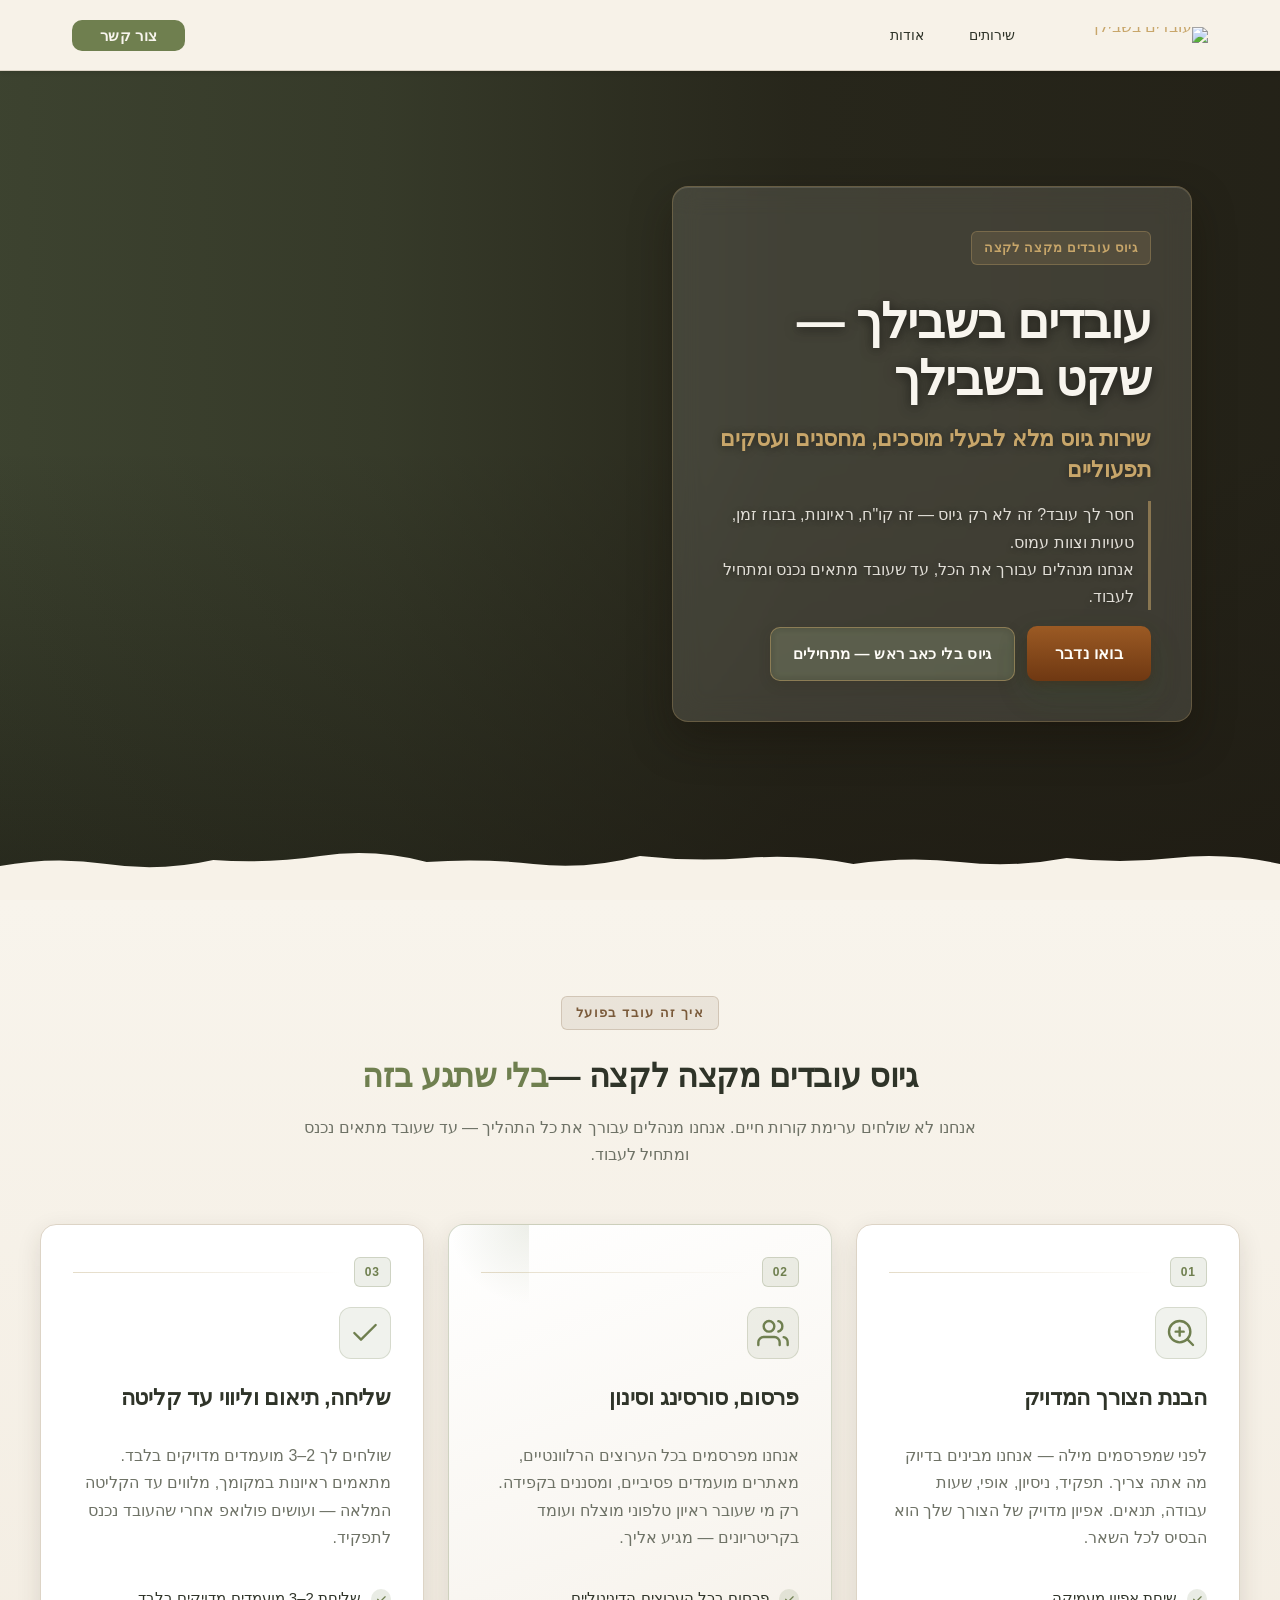
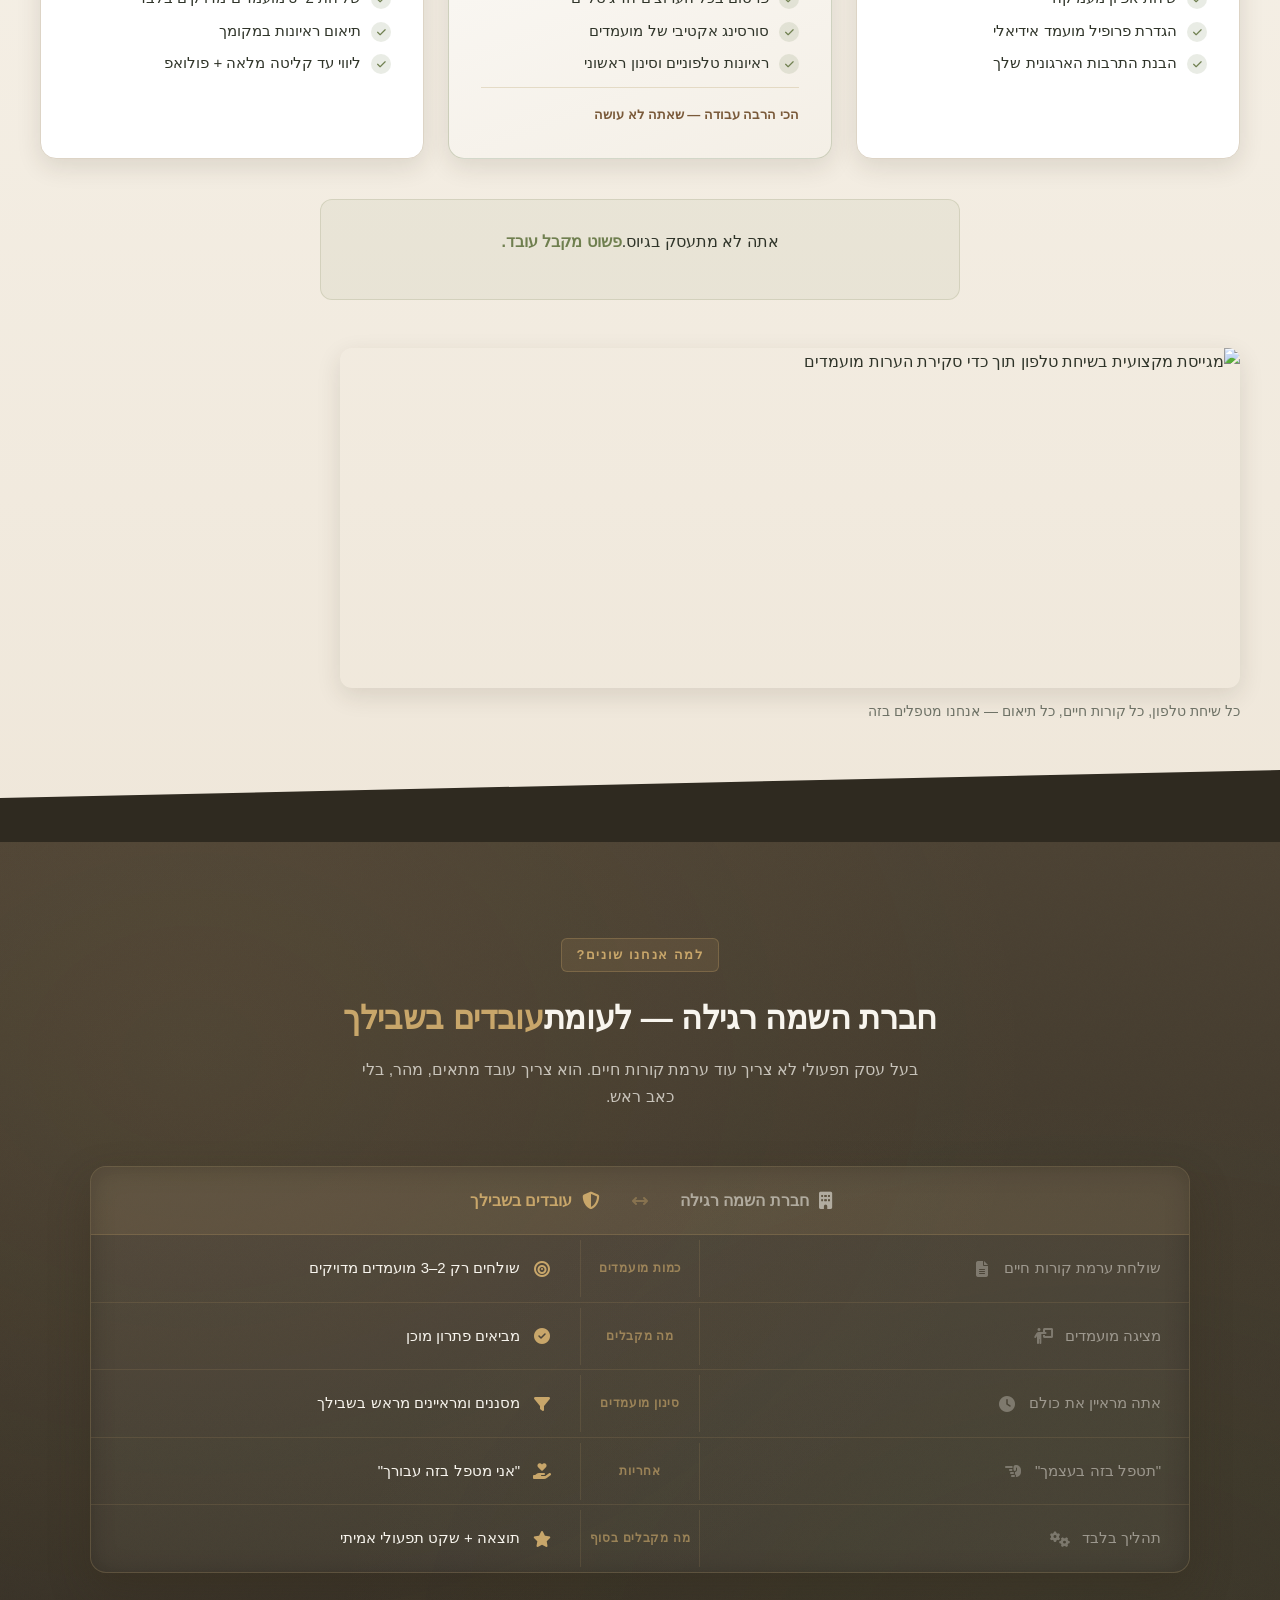
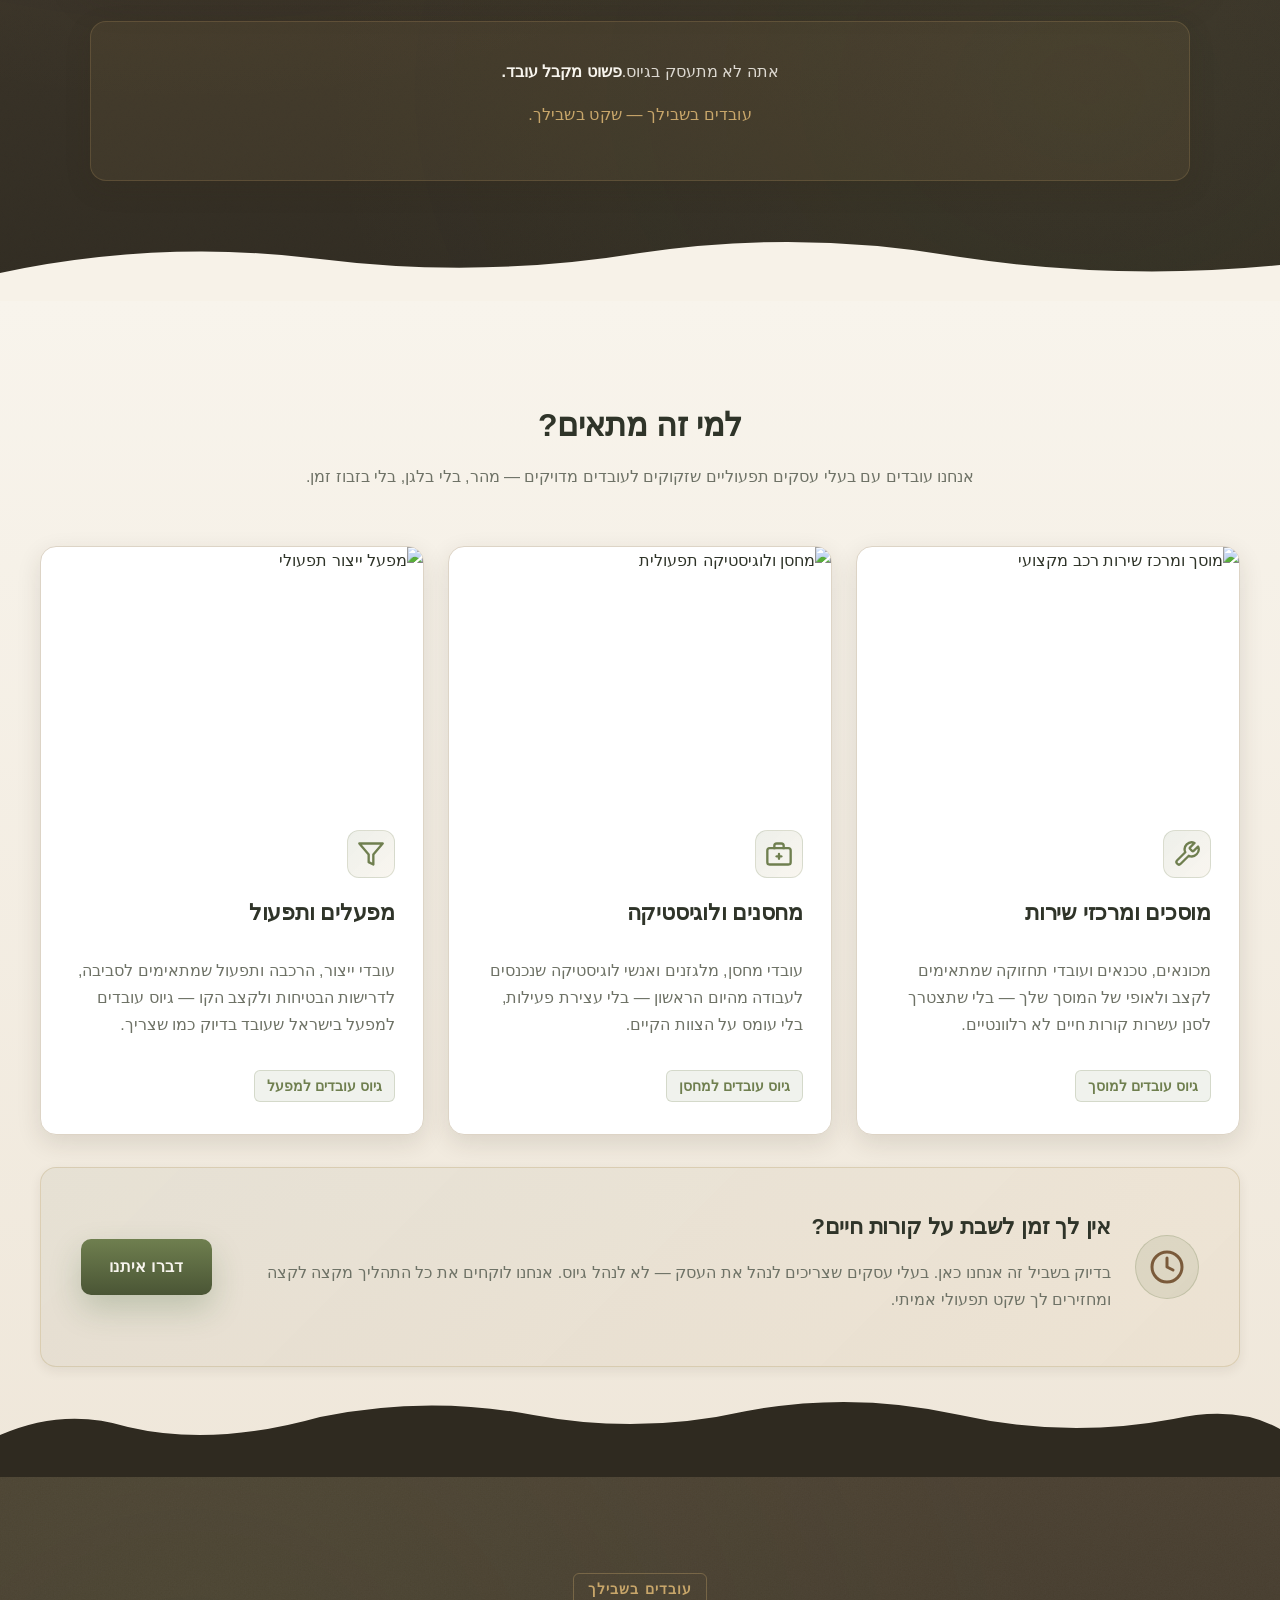
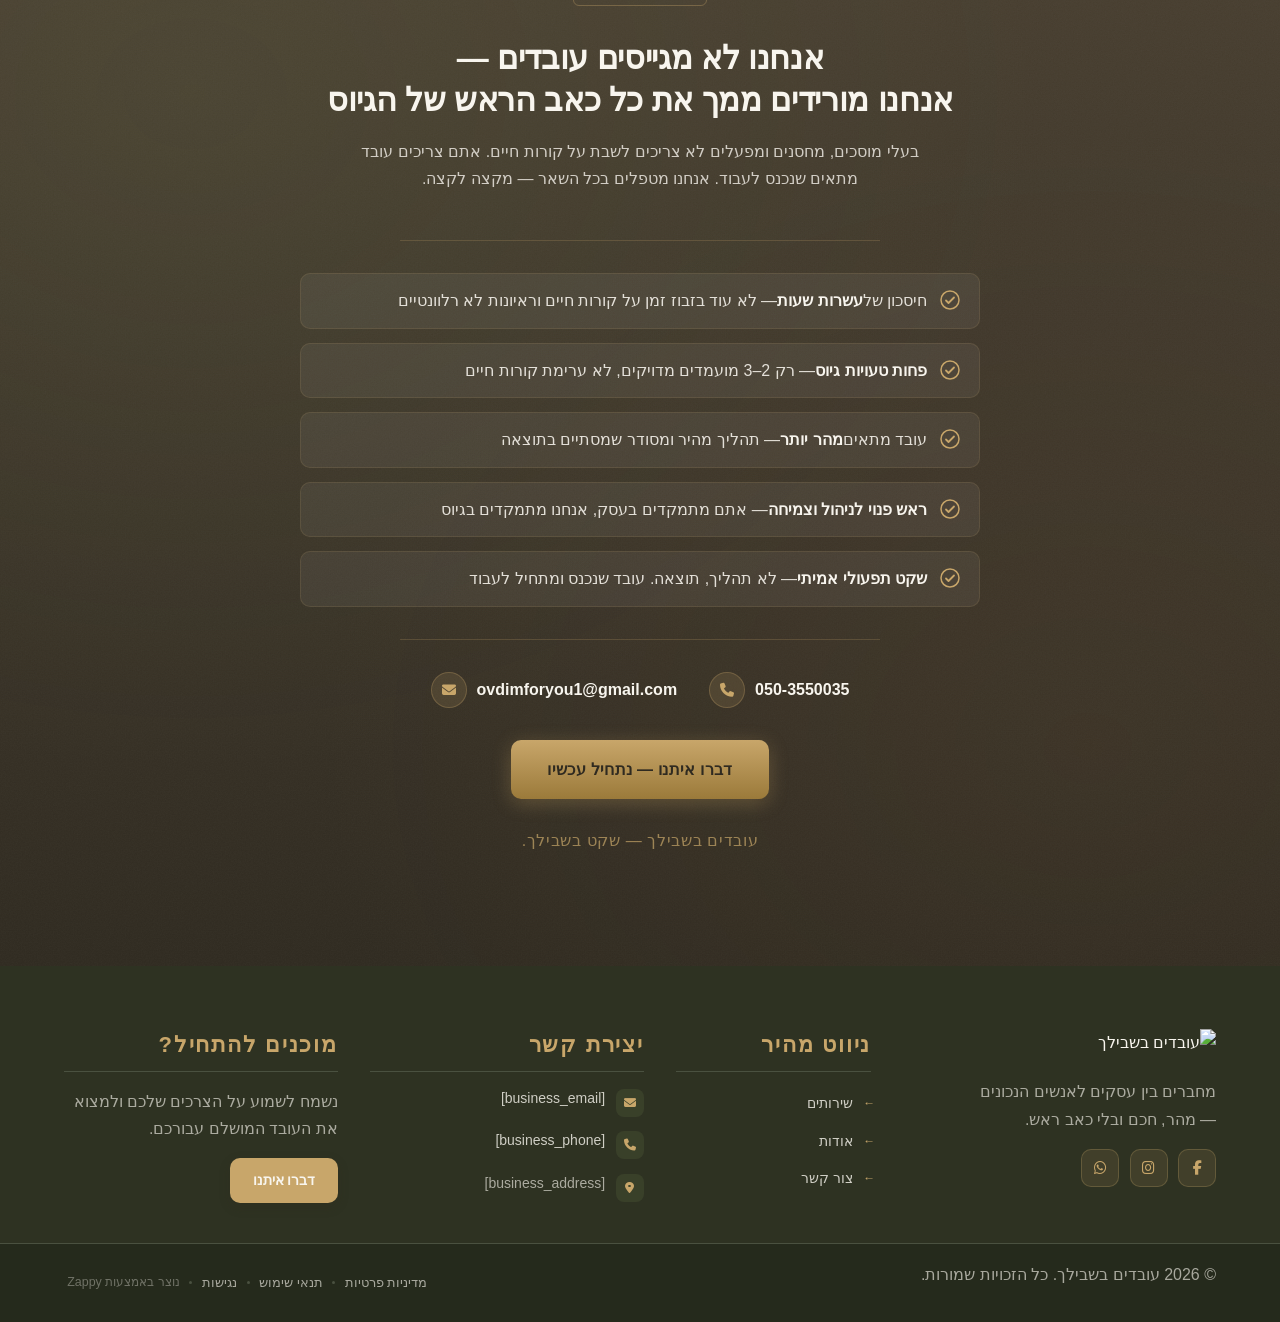
==== public/index.html @ f161413a "Background sync: Progressive GitHub Sync" ====
<!doctype html><html dir="rtl" lang="he"><head><meta charset="UTF-8"><meta content="width=device-width,initial-scale=1" name="viewport"><meta content="index, follow" name="robots"><title>מפסיקים לחפש, מתחילים לעבוד — עובדים בשבילך</title><meta content="גיוס עובדים למוסך, מפעל או מחסן — בלי קורות חיים מיותרים. אנחנו מביאים לך 2–3 מועמדים מושלמים בלבד. חסוך זמן, חסוך כאבי ראש, קבל עובד שעובד." name="description"><meta content="עובדים בשבילך, גיוס עובדים לעסקים קטנים, השמת עובדים לעסקים תפעוליים, חברת גיוס עובדים לעסקים קטנים" name="keywords"><link href="/assets/favicon.ico" rel="icon" type="image/x-icon"><link href="/assets/favicon-16x16.png" rel="icon" type="image/png" sizes="16x16"><link href="/assets/favicon-32x32.png" rel="icon" type="image/png" sizes="32x32"><link href="/assets/favicon-48x48.png" rel="icon" type="image/png" sizes="48x48"><link href="/assets/favicon-192x192.png" rel="icon" type="image/png" sizes="192x192"><link href="/assets/favicon-512x512.png" rel="icon" type="image/png" sizes="512x512"><link href="/assets/apple-touch-icon.png" rel="apple-touch-icon"><script>!function(){"use strict";var t="2b3ba3d5-87f0-4880-a3df-af7b027c0597",e="https://api.zappy5.com/api/analytics/track",a=18e5,n=2592e6,o=!0,i=!0,r=!0;var s=function(){var e="zappy_visitor_"+t,a=null;try{if(a=localStorage.getItem(e)){var o=JSON.parse(a),i=Date.now();if(i-o.created<n)return o.lastSeen=i,localStorage.setItem(e,JSON.stringify(o)),o.id}}catch(t){console.warn("Zappy Analytics: LocalStorage not available")}var r="zv_"+Date.now()+"_"+Math.random().toString(36).substr(2,9);try{localStorage.setItem(e,JSON.stringify({id:r,created:Date.now(),lastSeen:Date.now()}))}catch(t){}return r}(),c=function(){var e="zappy_session_"+t,n=null;try{if(n=sessionStorage.getItem(e)){var o=JSON.parse(n),i=Date.now();if(i-o.timestamp<a)return o.timestamp=i,sessionStorage.setItem(e,JSON.stringify(o)),o.id}}catch(t){console.warn("Zappy Analytics: SessionStorage not available")}var r="zs_"+Date.now()+"_"+Math.random().toString(36).substr(2,9);try{sessionStorage.setItem(e,JSON.stringify({id:r,timestamp:Date.now()}))}catch(t){}return r}();function l(a,n){n=n||{};var o={website_id:t,event_type:a,page_path:window.location.pathname,referrer:document.referrer||"direct",visitor_id:s,session_id:c,metadata:n};if(navigator.sendBeacon){var i=new Blob([JSON.stringify(o)],{type:"application/json"});navigator.sendBeacon(e,i)}else fetch(e,{method:"POST",headers:{"Content-Type":"application/json"},body:JSON.stringify(o),keepalive:!0}).catch(function(t){console.warn("Zappy Analytics: Failed to track event",t)})}o&&l("pageview",{title:document.title,url:window.location.href}),i&&document.addEventListener("click",function(t){var e=t.target;if("BUTTON"===e.tagName||e.closest("button")){var a="BUTTON"===e.tagName?e:e.closest("button");l("click",{element:"button",text:a.textContent.trim().substring(0,100),id:a.id||null,class:a.className||null})}else if("A"===e.tagName||e.closest("a")){var n="A"===e.tagName?e:e.closest("a");l("navigation",{element:"link",text:n.textContent.trim().substring(0,100),href:n.href,external:n.hostname!==window.location.hostname})}},!0),r&&document.addEventListener("submit",function(t){var e=t.target;l("form_submit",{form_id:e.id||null,form_name:e.name||null,form_action:e.action||null,form_method:e.method||"GET"})},!0);var d=Date.now();window.addEventListener("beforeunload",function(){l("page_unload",{time_on_page:Math.floor((Date.now()-d)/1e3),page_path:window.location.pathname})}),window.zappyAnalytics={track:l,getVisitorId:function(){return s},getSessionId:function(){return c}}}()</script><meta content="מפסיקים לחפש, מתחילים לעבוד — עובדים בשבילך" property="og:title"><meta content="גיוס עובדים למוסך, מפעל או מחסן — בלי קורות חיים מיותרים. אנחנו מביאים לך 2–3 מועמדים מושלמים בלבד. חסוך זמן, חסוך כאבי ראש, קבל עובד שעובד." property="og:description"><meta content="website" property="og:type"><meta content="he_IL" property="og:locale"><meta content="summary_large_image" name="twitter:card"><meta content="מפסיקים לחפש, מתחילים לעבוד — עובדים בשבילך" name="twitter:title"><meta content="גיוס עובדים למוסך, מפעל או מחסן — בלי קורות חיים מיותרים. אנחנו מביאים לך 2–3 מועמדים מושלמים בלבד. חסוך זמן, חסוך כאבי ראש, קבל עובד שעובד." name="twitter:description"><link href="https://cdnjs.cloudflare.com/ajax/libs/font-awesome/6.4.0/css/all.min.css" rel="stylesheet"><link href="/assets/favicon.ico" rel="icon" type="image/x-icon"><link href="/assets/favicon-16x16.png" rel="icon" type="image/png" sizes="16x16"><link href="/assets/favicon-32x32.png" rel="icon" type="image/png" sizes="32x32"><link href="/assets/favicon-48x48.png" rel="icon" type="image/png" sizes="48x48"><link href="/assets/favicon-192x192.png" rel="icon" type="image/png" sizes="192x192"><link href="/assets/favicon-512x512.png" rel="icon" type="image/png" sizes="512x512"><link href="/assets/apple-touch-icon.png" rel="apple-touch-icon"><link href="https://cdn.jsdelivr.net/npm/vanilla-cookieconsent@3/dist/cookieconsent.css" rel="stylesheet"><script src="https://cdn.jsdelivr.net/npm/vanilla-cookieconsent@3/dist/cookieconsent.umd.js"></script><script src="https://cdn.jsdelivr.net/gh/mickidum/acc_toolbar/acctoolbar/acctoolbar.min.js"></script><link href="/styles.css" rel="stylesheet"><style id="zappy-dropdown-submenu-styles">#navMenu li:has(.sub-menu),.nav-menu li:has(.sub-menu),.navbar li:has(.sub-menu),nav li:has(.sub-menu){position:relative}#navMenu .sub-menu,.nav-menu .sub-menu,.navbar .sub-menu,nav .sub-menu{display:block!important;position:absolute!important;top:100%;left:0;min-width:220px;background:#fff;border-radius:8px;box-shadow:0 8px 25px rgba(0,0,0,.15);padding:8px 0;opacity:0;visibility:hidden;transform:translateY(10px);transition:all .3s ease;z-index:1000;list-style:none;pointer-events:none}#navMenu li:hover>.sub-menu,.nav-menu li:hover>.sub-menu,.navbar li:hover>.sub-menu,nav li:hover>.sub-menu{opacity:1!important;visibility:visible!important;transform:translateY(0)!important;pointer-events:auto!important}.sub-menu li{list-style:none;margin:0;padding:0}.sub-menu a{display:block!important;padding:10px 16px!important;color:var(--text-dark,#333)!important;font-weight:500;text-decoration:none;white-space:nowrap;transition:background-color .2s}.sub-menu a:hover{background-color:#f5f5f5}[dir=rtl] .nav-menu .sub-menu,[dir=rtl] .navbar .sub-menu,[dir=rtl] nav .sub-menu,html[lang=ar] .nav-menu .sub-menu,html[lang=ar] .navbar .sub-menu,html[lang=ar] nav .sub-menu,html[lang=he] .nav-menu .sub-menu,html[lang=he] .navbar .sub-menu,html[lang=he] nav .sub-menu{left:auto!important;right:0!important}.sub-menu:empty,.sub-menu:not(:has(li)),.sub-menu:not(:has(li:not(.zappy-hidden-menu-item))){display:none!important;opacity:0!important;visibility:hidden!important;pointer-events:none!important}li:has(.menu-group-title):hover>.sub-menu{opacity:1!important;visibility:visible!important;transform:translateY(0)!important;pointer-events:auto!important}#navMenu>li>.menu-group-title,.nav-menu>li>.menu-group-title{display:inline-block;padding:.5rem 1rem;cursor:default;user-select:none}@media (max-width:768px){#navMenu .sub-menu,.nav-menu .sub-menu,.navbar .sub-menu,nav .sub-menu{position:static!important;transform:none!important;box-shadow:none!important;background:0 0!important;max-height:0;overflow:hidden;opacity:0;visibility:hidden;transition:max-height .3s ease,opacity .3s ease;padding:0!important;border-radius:0!important}.sub-menu.mobile-expanded{max-height:500px!important;opacity:1!important;visibility:visible!important;padding:8px 0 8px 16px!important}[dir=rtl] .sub-menu.mobile-expanded,html[lang=he] .sub-menu.mobile-expanded{padding:8px 16px 8px 0!important}#navMenu li:hover>.sub-menu,.nav-menu li:hover>.sub-menu,.navbar li:hover>.sub-menu,nav li:hover>.sub-menu{opacity:0;visibility:hidden;pointer-events:none}#navMenu li>.sub-menu.mobile-expanded,.nav-menu li>.sub-menu.mobile-expanded,.navbar li>.sub-menu.mobile-expanded,nav li>.sub-menu.mobile-expanded{opacity:1!important;visibility:visible!important;pointer-events:auto!important}#navMenu li:has(.sub-menu),.nav-menu li:has(.sub-menu),.navbar li:has(.sub-menu),nav li:has(.sub-menu){display:flex!important;flex-wrap:wrap!important;align-items:center!important;position:relative!important;min-height:44px!important}#navMenu li:has(.sub-menu)>a,.nav-menu li:has(.sub-menu)>a,.navbar li:has(.sub-menu)>a,nav li:has(.sub-menu)>a{flex:1!important;min-width:0!important}#navMenu li:has(.sub-menu)>.menu-group-title,.nav-menu li:has(.sub-menu)>.menu-group-title,.navbar li:has(.sub-menu)>.menu-group-title,nav li:has(.sub-menu)>.menu-group-title{flex:1!important;min-width:0!important;padding:0!important;line-height:inherit!important}#navMenu li:has(.sub-menu)>.sub-menu,.nav-menu li:has(.sub-menu)>.sub-menu,.navbar li:has(.sub-menu)>.sub-menu,nav li:has(.sub-menu)>.sub-menu{flex-basis:100%!important;width:100%!important}#navMenu li:has(.sub-menu)>a [class*=arrow],#navMenu li:has(.sub-menu)>a [class*=chevron],.nav-menu li:has(.sub-menu)>a .fa-angle-down,.nav-menu li:has(.sub-menu)>a .fa-chevron-down,.nav-menu li:has(.sub-menu)>a [class*=arrow],.nav-menu li:has(.sub-menu)>a [class*=chevron],nav li:has(.sub-menu)>a [class*=arrow],nav li:has(.sub-menu)>a [class*=chevron]{display:none!important;visibility:hidden!important}.mobile-submenu-toggle{display:flex!important;align-items:center!important;justify-content:center!important;width:44px!important;height:auto!important;background:0 0!important;border:none!important;cursor:pointer!important;color:var(--text-dark)!important;position:static!important;flex-shrink:0!important;align-self:stretch!important;z-index:2!important;padding:0!important;margin:0!important}.mobile-submenu-toggle::after{content:''!important;width:0!important;height:0!important;border-left:6px solid transparent!important;border-right:6px solid transparent!important;border-top:7px solid currentColor!important;transition:transform .3s ease!important}.mobile-submenu-toggle.expanded::after{transform:rotate(180deg)!important}.sub-menu a{padding:10px 0!important;display:block!important;color:var(--text-dark)!important}.navbar .sub-menu li a,.zappy-products-dropdown .sub-menu a,nav.navbar .sub-menu li a{color:var(--text-dark)!important}}@media (min-width:769px){.mobile-submenu-toggle{display:none!important}}</style><style id="mobile-lang-menu-deployed-css">@media (max-width:768px){.lang-switcher,.nav-container .lang-switcher,.nav-cta-container .lang-switcher,.nav-ecommerce-icons .lang-switcher,.nav-icons-left .lang-switcher,.navbar .lang-switcher,.navbar .nav-cta-container .lang-switcher{display:none!important}.mobile-lang-menu{width:100%;border-top:1px solid rgba(128,128,128,.2);padding:8px 0 0 0;margin-top:8px}.mobile-lang-toggle{display:flex!important;align-items:center;justify-content:space-between;width:100%;padding:12px 16px;background:0 0;border:none;cursor:pointer;font-size:15px;color:inherit;font-family:inherit}.mobile-lang-toggle::after{content:'';display:inline-block;width:8px;height:8px;border-right:2px solid currentColor;border-bottom:2px solid currentColor;transform:rotate(45deg);transition:transform .3s ease;margin-left:8px}.mobile-lang-toggle.expanded::after{transform:rotate(-135deg)}.mobile-lang-options{max-height:0;overflow:hidden;transition:max-height .3s ease}.mobile-lang-options.expanded{max-height:300px}.mobile-lang-option{display:flex!important;align-items:center;gap:10px;padding:10px 24px;text-decoration:none;color:inherit;font-size:14px;font-family:inherit}.mobile-lang-option:hover{background:rgba(128,128,128,.1)}.mobile-lang-option.active{font-weight:600;opacity:.7;pointer-events:none}.mobile-lang-option img{width:20px;height:20px;border-radius:50%}}@media (min-width:769px){.mobile-lang-menu{display:none!important}}</style><style id="zappy-widget-visibility">#mic-access-tool-box,#mic-access-tool-general-button,#mic-init-access-tool #mic-access-tool-box,#mic-init-access-tool #mic-access-tool-general-button,#mic-init-access-tool .mic-access-tool-general-button,._access-icon,._access-menu,.mic-access-tool-box,.mic-access-tool-general-button,div[id*=mic-access-tool-box]{display:none!important;visibility:hidden!important;opacity:0!important;pointer-events:none!important}</style></head><body><nav class="navbar" dir="rtl"><button aria-label="Menu" class="mobile-toggle" id="mobileToggle"><svg viewBox="0 0 24 24" fill="none" height="24" width="24" class="hamburger-icon"><path d="M3 12h18M3 6h18M3 18h18" stroke="currentColor" stroke-linecap="round" stroke-width="2"></path></svg><svg viewBox="0 0 24 24" fill="none" height="24" width="24" class="close-icon" style="display:none"><path d="M18 6L6 18M6 6l12 12" stroke="currentColor" stroke-linecap="round" stroke-width="2"></path></svg></button><button aria-label="Call" class="phone-header-btn" data-phone="[business_phone]"><svg viewBox="0 0 24 24" fill="currentColor" height="20" width="20"><path d="M22 16.92v3a2 2 0 0 1-2.18 2 19.79 19.79 0 0 1-8.63-3.07 19.5 19.5 0 0 1-6-6 19.79 19.79 0 0 1-3.07-8.67A2 2 0 0 1 4.11 2h3a2 2 0 0 1 2 1.72 12.84 12.84 0 0 0 .7 2.81 2 2 0 0 1-.45 2.11L8.09 9.91a16 16 0 0 0 6 6l1.27-1.27a2 2 0 0 1 2.11-.45 12.84 12.84 0 0 0 2.81.7A2 2 0 0 1 22 16.92z"></path></svg></button><div class="nav-container"><div class="nav-right-group"><div class="nav-brand"><a href="/" class="logo-link"><img alt="עובדים בשבילך" src="/assets/logo.webp" class="logo"></a></div><ul class="nav-menu" id="navMenu"><li><a href="/services">שירותים</a></li><li><a href="/about">אודות</a></li></ul></div><div class="nav-cta-container"><a href="/contact" class="nav-cta-btn">צור קשר</a></div></div></nav><script>window.addEventListener("load",function(){const e=document.querySelector(".navbar, nav, header");if(!e)return void console.log("[Navbar] Navbar element not found");let t=document.getElementById("mobileToggle")||document.querySelector(".mobile-toggle")||document.querySelector(".hamburger")||document.querySelector(".hamburger-menu")||document.querySelector(".menu-toggle")||document.querySelector(".burger-menu")||document.querySelector('[aria-label="Menu"]')||document.querySelector('[aria-label="תפריט"]');const o=document.querySelector(".phone-header-btn"),n=window.getComputedStyle(e);let r=n.backgroundColor;if(console.log("[Navbar] Initial navbar background:",r),"transparent"===r||"rgba(0, 0, 0, 0)"===r||r.startsWith("rgba")&&r.includes(", 0)")){const e=n.backgroundImage;if(e&&"none"!==e)console.log("[Navbar] Navbar has background image/gradient, using dark text"),r="rgb(240, 240, 240)";else{const e=window.getComputedStyle(document.body).backgroundColor;console.log("[Navbar] Navbar transparent, using body background:",e),r=e}}const i=r.match(/\d+/g);if(i&&i.length>=3){const e=(.299*parseInt(i[0])+.587*parseInt(i[1])+.114*parseInt(i[2]))/255;console.log("[Navbar] Mobile button colors preserved from Claude CSS (luminance:",e.toFixed(2)+")");const n=document.createElement("style");n.id="zappy-mobile-nav-fix";document.documentElement.lang;document.documentElement.dir,n.textContent='\n        /* Hide mobile buttons on desktop, show only on mobile */\n        @media (min-width: 769px) {\n          .mobile-toggle,\n          .phone-header-btn {\n            display: none !important;\n          }\n        }\n        \n        /* Show and position mobile buttons correctly on mobile */\n        @media (max-width: 768px) {\n          .mobile-toggle,\n          .phone-header-btn {\n            position: absolute !important;\n            top: 50% !important;\n            transform: translateY(-50%) !important;\n            z-index: 1001 !important;\n            display: flex !important;\n            align-items: center !important;\n            justify-content: center !important;\n            width: 36px !important;\n            height: 36px !important;\n            border-radius: 50% !important;\n            border: none !important;\n            cursor: pointer !important;\n            padding: 6px !important;\n            background: none !important;\n            color: var(--nav-text, var(--text-dark)) !important;\n          }\n          \n          /* LTR positioning (default): hamburger LEFT, phone RIGHT */\n          html:not([dir="rtl"]):not([lang="he"]):not([lang="ar"]) .mobile-toggle,\n          html[dir="ltr"] .mobile-toggle {\n            left: 12px !important;\n            right: auto !important;\n          }\n          html:not([dir="rtl"]):not([lang="he"]):not([lang="ar"]) .phone-header-btn,\n          html[dir="ltr"] .phone-header-btn {\n            right: 12px !important;\n            left: auto !important;\n          }\n          \n          /* RTL positioning: hamburger RIGHT, phone LEFT */\n          html[dir="rtl"] .mobile-toggle,\n          html[lang="he"] .mobile-toggle,\n          html[lang="ar"] .mobile-toggle {\n            right: 12px !important;\n            left: auto !important;\n          }\n          html[dir="rtl"] .phone-header-btn,\n          html[lang="he"] .phone-header-btn,\n          html[lang="ar"] .phone-header-btn {\n            left: 12px !important;\n            right: auto !important;\n          }\n          \n          /* CRITICAL: Ensure nav-container has min-height on mobile */\n          /* All children are positioned absolutely/fixed on mobile, so height:auto collapses to 0 */\n          .nav-container {\n            min-height: 70px !important;\n            position: relative !important;\n          }\n          \n          /* Ensure SVG icons are properly sized and inherit color */\n          .mobile-toggle svg,\n          .phone-header-btn svg {\n            width: 24px !important;\n            height: 24px !important;\n            /* Don\'t force display - let JavaScript control hamburger/close toggle */\n          }\n          \n          /* Reset nav-cta-container on mobile - remove desktop box-shadow/padding */\n          /* that creates a visible ghost box when CTA button is hidden */\n          .nav-cta-container {\n            box-shadow: none !important;\n            padding: 0 !important;\n          }\n          \n          /* Hide nav-cta-container entirely on mobile when there\'s no lang-switcher */\n          /* (only the CTA button is inside, and it\'s hidden on mobile) */\n          .nav-cta-container:not(:has(.lang-switcher)) {\n            display: none !important;\n          }\n          \n          /* CRITICAL: Prevent hero image fade gradient from bleeding over headline text */\n          /* The .image-fade-gradient has bottom: -30px (extends below parent) */\n          /* On mobile stacked layout, this overlaps the h1 text below the image */\n          .hero-image-column {\n            overflow: hidden !important;\n          }\n          .image-fade-gradient {\n            bottom: 0 !important;\n          }\n          \n          /* Hide desktop language switcher on mobile - hamburger menu handles it */\n          /* High specificity to override stored CSS */\n          .lang-switcher,\n          .nav-cta-container .lang-switcher,\n          .nav-container .lang-switcher,\n          .navbar .lang-switcher,\n          .navbar .nav-cta-container .lang-switcher {\n            display: none !important;\n          }\n        }\n      ';const r=document.getElementById("zappy-mobile-nav-fix");r&&r.remove(),document.head.appendChild(n),console.log("[Navbar] Critical CSS injected for mobile nav positioning");const l=window.innerWidth<=768;if(t){const e=t.querySelector(".hamburger-icon"),o=t.querySelector(".close-icon");e&&(e.style.setProperty("width","24px","important"),e.style.setProperty("height","24px","important"),e.style.setProperty("display","block","important")),o&&(o.style.setProperty("width","24px","important"),o.style.setProperty("height","24px","important"),o.style.setProperty("display","none","important")),l?(t.style.setProperty("position","absolute","important"),t.style.setProperty("top","50%","important"),t.style.setProperty("transform","translateY(-50%)","important"),t.style.setProperty("z-index","1001","important"),t.style.removeProperty("left"),t.style.removeProperty("right"),console.log("[Navbar] Mobile toggle positioning applied (mobile viewport)")):(t.style.removeProperty("position"),t.style.removeProperty("top"),t.style.removeProperty("transform"),t.style.removeProperty("z-index"),t.style.removeProperty("left"),t.style.removeProperty("right"),console.log("[Navbar] Desktop viewport - cleared mobile toggle inline positioning"))}if(o){const e=o.querySelector("svg");e&&(e.style.width="24px",e.style.height="24px",e.setAttribute("width","24"),e.setAttribute("height","24")),l?(o.style.setProperty("position","absolute","important"),o.style.setProperty("top","50%","important"),o.style.setProperty("transform","translateY(-50%)","important"),o.style.setProperty("z-index","1001","important"),o.style.removeProperty("left"),o.style.removeProperty("right"),console.log("[Navbar] Phone button positioning applied (mobile viewport)")):(o.style.removeProperty("position"),o.style.removeProperty("top"),o.style.removeProperty("transform"),o.style.removeProperty("z-index"),o.style.removeProperty("left"),o.style.removeProperty("right"),console.log("[Navbar] Desktop viewport - cleared phone button inline positioning"))}}else console.log("[Navbar] Could not parse background color:",r);t=document.getElementById("mobileToggle")||document.querySelector(".mobile-toggle")||document.querySelector(".hamburger")||document.querySelector(".hamburger-menu")||document.querySelector(".menu-toggle")||document.querySelector(".burger-menu")||document.querySelector('[aria-label="Menu"]')||document.querySelector('[aria-label="תפריט"]');const l=document.getElementById("navMenu")||document.querySelector(".nav-menu")||document.querySelector(".nav-links")||document.querySelector("nav ul:not(.submenu)");if(!t||!l)return void console.log("[Navbar] Mobile toggle or menu not found:",{toggle:!!t,menu:!!l});l.id||(l.id="navMenu"),console.log("[Navbar] Initializing mobile menu...");const a=t.cloneNode(!0);t.parentNode.replaceChild(a,t),a.addEventListener("click",function(e){e.preventDefault(),e.stopPropagation();const t=this.querySelector(".hamburger-icon"),o=this.querySelector(".close-icon");l.classList.contains("active")?(l.classList.remove("active"),t&&t.style.setProperty("display","block","important"),o&&o.style.setProperty("display","none","important"),document.body.style.overflow="",console.log("[Navbar] Menu closed")):(l.classList.add("active"),t&&t.style.setProperty("display","none","important"),o&&o.style.setProperty("display","block","important"),document.body.style.overflow="hidden",console.log("[Navbar] Menu opened"))}),l.querySelectorAll("a").forEach(function(e){e.addEventListener("click",function(){if("#"===this.getAttribute("href"))return;const e=a.querySelector(".hamburger-icon"),t=a.querySelector(".close-icon");l.classList.remove("active"),e&&e.style.setProperty("display","block","important"),t&&t.style.setProperty("display","none","important"),document.body.style.overflow="",console.log("[Navbar] Menu closed (link clicked)")})});var s=l.querySelectorAll(".dropdown-toggle");s.forEach(function(e){e.addEventListener("click",function(e){e.preventDefault(),e.stopPropagation();var t=this.closest(".nav-dropdown");t&&(t.parentNode.querySelectorAll(".nav-dropdown.open").forEach(function(e){e!==t&&e.classList.remove("open")}),t.classList.toggle("open"),console.log("[Navbar] Dropdown toggled:",t.classList.contains("open")?"open":"closed"))})}),document.addEventListener("click",function(e){e.target.closest(".nav-dropdown")||document.querySelectorAll(".nav-dropdown.open").forEach(function(e){e.classList.remove("open")})}),console.log("[Navbar] Dropdown handlers initialized for "+s.length+" dropdowns"),o&&o.addEventListener("click",function(){const e=document.querySelectorAll('a[href^="tel:"]'),t=e.length>0?e[0].getAttribute("href").replace("tel:",""):"[business_phone]";window.location.href="tel:"+t,console.log("[Navbar] Phone button clicked")}),console.log("[Navbar] Mobile menu initialized successfully");const p=function(){const e=document.querySelector(".whatsapp-float");e&&(window.innerWidth>=769?(e.style.setProperty("display","none","important"),e.style.setProperty("visibility","hidden","important"),e.style.setProperty("opacity","0","important"),e.style.setProperty("pointer-events","none","important"),console.log("[WhatsApp] Button hidden on desktop")):(e.style.removeProperty("display"),e.style.removeProperty("visibility"),e.style.removeProperty("opacity"),e.style.removeProperty("pointer-events"),console.log("[WhatsApp] Button visible on mobile")))};let c;p(),window.addEventListener("resize",function(){clearTimeout(c),c=setTimeout(p,100)})})</script><main><section class="index-hero-section" data-layout-spec="בית-hero" dir="rtl" data-hero-type="fullscreen-scrim"><div class="index-hero-bg"><img alt="סביבת עבודה תפעולית — מוסך, מחסן או מפעל בישראל" src="/assets/site-index-hero-image-1.webp" data-context="Cinematic documentary-style wide shot of a well-lit Israeli garage or warehouse interior in bright natural daylight — mechanics working on vehicles or warehouse workers organizing shelves, warm olive and amber tones, industrial yet human atmosphere, shallow depth of field, golden hour light streaming through large windows or open bay doors, authentic operational business environment, photojournalistic quality" data-placeholder="index-hero-image-1" height="700" width="1200" data-hero-bg="true"></div><div class="index-hero-scrim" aria-hidden="true"></div><div class="index-hero-container"><div class="index-hero-card"><span class="index-hero-label">גיוס עובדים מקצה לקצה</span><h1 class="index-hero-h1">עובדים בשבילך —<br>שקט בשבילך</h1><h3 class="index-hero-subtitle">שירות גיוס מלא לבעלי מוסכים, מחסנים ועסקים תפעוליים</h3><p class="index-hero-pain">חסר לך עובד? זה לא רק גיוס — זה קו"ח, ראיונות, בזבוז זמן, טעויות וצוות עמוס.<br>אנחנו מנהלים עבורך את הכל, עד שעובד מתאים נכנס ומתחיל לעבוד.</p><div class="index-hero-ctas"><a href="/contact" class="index-hero-btn-primary">בואו נדבר</a><a href="/contact" class="index-hero-btn-secondary">גיוס בלי כאב ראש — מתחילים</a></div></div></div><div class="index-hero-divider-wrapper"><svg viewBox="0 0 1440 72" xmlns="http://www.w3.org/2000/svg" aria-hidden="true" data-no-icon-edit="true" preserveAspectRatio="none"><path d="M0,72 L0,38 Q60,28 120,36 T240,32 Q300,36 360,28 T480,34 Q540,30 600,36 T720,28 Q780,34 840,30 T960,36 Q1020,28 1080,34 T1200,30 Q1260,36 1320,30 T1440,36 L1440,72 Z" fill="#F7F2E8"></path></svg></div></section><section class="index-process-section" data-layout-spec="בית-process" dir="rtl"><div class="index-process-container"><div class="index-process-header"><span class="index-process-eyebrow">איך זה עובד בפועל</span><h2 class="index-process-title">גיוס עובדים מקצה לקצה —<span class="index-process-title-accent">בלי שתגע בזה</span></h2><p class="index-process-subtitle">אנחנו לא שולחים ערימת קורות חיים. אנחנו מנהלים עבורך את כל התהליך — עד שעובד מתאים נכנס ומתחיל לעבוד.</p></div><div class="index-process-cards"><article class="index-process-card"><div class="index-process-card-step"><span class="index-process-step-number">01</span><div class="index-process-step-line"></div></div><div class="index-process-card-body"><div class="index-process-card-icon"><svg viewBox="0 0 24 24" xmlns="http://www.w3.org/2000/svg" data-element-type="icon" data-icon-type="svg" fill="none" height="32" width="32" aria-hidden="true" stroke="currentColor" stroke-linecap="round" stroke-linejoin="round" stroke-width="1.8"><circle cx="11" cy="11" r="8"></circle><line x1="21" x2="16.65" y1="21" y2="16.65"></line><line x1="11" x2="11" y1="8" y2="14"></line><line x1="8" x2="14" y1="11" y2="11"></line></svg></div><h3 class="index-process-card-title">הבנת הצורך המדויק</h3><p class="index-process-card-desc">לפני שמפרסמים מילה — אנחנו מבינים בדיוק מה אתה צריך. תפקיד, ניסיון, אופי, שעות עבודה, תנאים. אפיון מדויק של הצורך שלך הוא הבסיס לכל השאר.</p><ul class="index-process-checklist"><li><span class="index-process-check-icon" aria-hidden="true"><i class="fa-solid fa-check"></i></span><span>שיחת אפיון מעמיקה</span></li><li><span class="index-process-check-icon" aria-hidden="true"><i class="fa-solid fa-check"></i></span><span>הגדרת פרופיל מועמד אידיאלי</span></li><li><span class="index-process-check-icon" aria-hidden="true"><i class="fa-solid fa-check"></i></span><span>הבנת התרבות הארגונית שלך</span></li></ul></div></article><article class="index-process-card index-process-card--featured"><div class="index-process-card-step"><span class="index-process-step-number">02</span><div class="index-process-step-line"></div></div><div class="index-process-card-body"><div class="index-process-card-icon"><svg viewBox="0 0 24 24" xmlns="http://www.w3.org/2000/svg" data-element-type="icon" data-icon-type="svg" fill="none" height="32" width="32" aria-hidden="true" stroke="currentColor" stroke-linecap="round" stroke-linejoin="round" stroke-width="1.8"><path d="M17 21v-2a4 4 0 0 0-4-4H5a4 4 0 0 0-4 4v2"></path><circle cx="9" cy="7" r="4"></circle><path d="M23 21v-2a4 4 0 0 0-3-3.87"></path><path d="M16 3.13a4 4 0 0 1 0 7.75"></path></svg></div><h3 class="index-process-card-title">פרסום, סורסינג וסינון</h3><p class="index-process-card-desc">אנחנו מפרסמים בכל הערוצים הרלוונטיים, מאתרים מועמדים פסיביים, ומסננים בקפידה. רק מי שעובר ראיון טלפוני מוצלח ועומד בקריטריונים — מגיע אליך.</p><ul class="index-process-checklist"><li><span class="index-process-check-icon" aria-hidden="true"><i class="fa-solid fa-check"></i></span><span>פרסום בכל הערוצים הדיגיטליים</span></li><li><span class="index-process-check-icon" aria-hidden="true"><i class="fa-solid fa-check"></i></span><span>סורסינג אקטיבי של מועמדים</span></li><li><span class="index-process-check-icon" aria-hidden="true"><i class="fa-solid fa-check"></i></span><span>ראיונות טלפוניים וסינון ראשוני</span></li></ul><div class="index-process-card-badge">הכי הרבה עבודה — שאתה לא עושה</div></div></article><article class="index-process-card"><div class="index-process-card-step"><span class="index-process-step-number">03</span><div class="index-process-step-line"></div></div><div class="index-process-card-body"><div class="index-process-card-icon"><svg viewBox="0 0 24 24" xmlns="http://www.w3.org/2000/svg" data-element-type="icon" data-icon-type="svg" fill="none" height="32" width="32" aria-hidden="true" stroke="currentColor" stroke-linecap="round" stroke-linejoin="round" stroke-width="1.8"><polyline points="20 6 9 17 4 12"></polyline></svg></div><h3 class="index-process-card-title">שליחה, תיאום וליווי עד קליטה</h3><p class="index-process-card-desc">שולחים לך 2–3 מועמדים מדויקים בלבד. מתאמים ראיונות במקומך, מלווים עד הקליטה המלאה — ועושים פולואפ אחרי שהעובד נכנס לתפקיד.</p><ul class="index-process-checklist"><li><span class="index-process-check-icon" aria-hidden="true"><i class="fa-solid fa-check"></i></span><span>שליחת 2–3 מועמדים מדויקים בלבד</span></li><li><span class="index-process-check-icon" aria-hidden="true"><i class="fa-solid fa-check"></i></span><span>תיאום ראיונות במקומך</span></li><li><span class="index-process-check-icon" aria-hidden="true"><i class="fa-solid fa-check"></i></span><span>ליווי עד קליטה מלאה + פולואפ</span></li></ul></div></article></div><div class="index-process-closing"><p class="index-process-closing-text">אתה לא מתעסק בגיוס.<strong>פשוט מקבל עובד.</strong></p></div><div class="index-process-image-strip"><figure class="index-process-image-figure"><img alt="מגייסת מקצועית בשיחת טלפון תוך כדי סקירת הערות מועמדים" src="/assets/site-index-process-image-1.webp" data-context="A professional Israeli female recruiter sitting at a clean desk, speaking on the phone with a focused expression while reviewing handwritten candidate notes and a printed checklist. Warm natural light, earthy tones, a mug of coffee beside her. Documentary-style, authentic workplace photography, not staged. Warm olive and brown color palette." data-placeholder="index-process-image-1" height="340" width="900"><figcaption class="index-process-image-caption">כל שיחת טלפון, כל קורות חיים, כל תיאום — אנחנו מטפלים בזה</figcaption></figure></div></div><div class="index-process-divider-wrapper"><svg viewBox="0 0 1200 72" xmlns="http://www.w3.org/2000/svg" aria-hidden="true" data-no-icon-edit="true" preserveAspectRatio="none"><path d="M0,72 L0,28 L1200,0 L1200,72 Z" fill="#2F2A20"></path></svg></div></section><section class="index-comparison-section" data-layout-spec="בית-comparison" dir="rtl"><div class="index-comparison-section__noise" aria-hidden="true"></div><div class="index-comparison-section__container"><div class="index-comparison-section__header"><span class="index-comparison-section__eyebrow">למה אנחנו שונים?</span><h2 class="index-comparison-section__title">חברת השמה רגילה — לעומת<em>עובדים בשבילך</em></h2><p class="index-comparison-section__subtitle">בעל עסק תפעולי לא צריך עוד ערמת קורות חיים. הוא צריך עובד מתאים, מהר, בלי כאב ראש.</p></div><div class="index-comparison-section__board"><div class="index-comparison-section__board-header"><div class="index-comparison-section__col-label index-comparison-section__col-label--other"><i class="fa-solid fa-building" aria-hidden="true"></i><span>חברת השמה רגילה</span></div><div class="index-comparison-section__col-center-icon" aria-hidden="true"><i class="fa-solid fa-arrows-left-right"></i></div><div class="index-comparison-section__col-label index-comparison-section__col-label--us"><i class="fa-solid fa-shield-halved" aria-hidden="true"></i><span>עובדים בשבילך</span></div></div><div class="index-comparison-section__row"><div class="index-comparison-section__cell index-comparison-section__cell--other"><i class="fa-solid index-comparison-section__cell-icon fa-file-lines" aria-hidden="true"></i><span>שולחת ערמת קורות חיים</span></div><div class="index-comparison-section__row-topic"><span>כמות מועמדים</span></div><div class="index-comparison-section__cell index-comparison-section__cell--us"><i class="fa-solid index-comparison-section__cell-icon fa-bullseye" aria-hidden="true"></i><span>שולחים רק 2–3 מועמדים מדויקים</span></div></div><div class="index-comparison-section__row"><div class="index-comparison-section__cell index-comparison-section__cell--other"><i class="fa-solid index-comparison-section__cell-icon fa-person-chalkboard" aria-hidden="true"></i><span>מציגה מועמדים</span></div><div class="index-comparison-section__row-topic"><span>מה מקבלים</span></div><div class="index-comparison-section__cell index-comparison-section__cell--us"><i class="fa-solid index-comparison-section__cell-icon fa-circle-check" aria-hidden="true"></i><span>מביאים פתרון מוכן</span></div></div><div class="index-comparison-section__row"><div class="index-comparison-section__cell index-comparison-section__cell--other"><i class="fa-solid index-comparison-section__cell-icon fa-clock" aria-hidden="true"></i><span>אתה מראיין את כולם</span></div><div class="index-comparison-section__row-topic"><span>סינון מועמדים</span></div><div class="index-comparison-section__cell index-comparison-section__cell--us"><i class="fa-solid index-comparison-section__cell-icon fa-filter" aria-hidden="true"></i><span>מסננים ומראיינים מראש בשבילך</span></div></div><div class="index-comparison-section__row"><div class="index-comparison-section__cell index-comparison-section__cell--other"><i class="fa-solid index-comparison-section__cell-icon fa-hand-point-left" aria-hidden="true"></i><span>"תטפל בזה בעצמך"</span></div><div class="index-comparison-section__row-topic"><span>אחריות</span></div><div class="index-comparison-section__cell index-comparison-section__cell--us"><i class="fa-solid index-comparison-section__cell-icon fa-hand-holding-heart" aria-hidden="true"></i><span>"אני מטפל בזה עבורך"</span></div></div><div class="index-comparison-section__row index-comparison-section__row--last"><div class="index-comparison-section__cell index-comparison-section__cell--other"><i class="fa-solid index-comparison-section__cell-icon fa-gears" aria-hidden="true"></i><span>תהליך בלבד</span></div><div class="index-comparison-section__row-topic"><span>מה מקבלים בסוף</span></div><div class="index-comparison-section__cell index-comparison-section__cell--us"><i class="fa-solid index-comparison-section__cell-icon fa-star" aria-hidden="true"></i><span>תוצאה + שקט תפעולי אמיתי</span></div></div></div><div class="index-comparison-section__closing"><p class="index-comparison-section__closing-text">אתה לא מתעסק בגיוס.<strong>פשוט מקבל עובד.</strong></p><p class="index-comparison-section__closing-tagline">עובדים בשבילך — שקט בשבילך.</p></div></div><div class="index-comparison-section__divider-wrapper"><svg viewBox="0 0 1440 80" xmlns="http://www.w3.org/2000/svg" aria-hidden="true" data-no-icon-edit="true" preserveAspectRatio="none"><path d="M0,80 L0,52 Q180,18 360,38 Q540,58 720,32 Q900,8 1080,36 Q1260,60 1440,44 L1440,80 Z" fill="#F7F2E8"></path></svg></div></section><section class="index-industries-section" data-layout-spec="בית-industries" dir="rtl"><div class="industries-container"><div class="industries-header"><h2 class="industries-title">למי זה מתאים?</h2><p class="industries-intro">אנחנו עובדים עם בעלי עסקים תפעוליים שזקוקים לעובדים מדויקים — מהר, בלי בלגן, בלי בזבוז זמן.</p></div><div class="industries-grid"><article class="industry-card"><figure class="industry-card-image-wrap"><img alt="מוסך ומרכז שירות רכב מקצועי" src="/assets/site-index-industries-image-1.webp" data-context="A professional Israeli auto mechanic in a clean garage workshop, working on a car engine with tools, warm lighting, documentary style photography, earthy tones, operational work environment" data-placeholder="index-industries-image-1" height="400" width="600"></figure><div class="industry-card-body"><div class="industry-card-icon"><svg viewBox="0 0 24 24" xmlns="http://www.w3.org/2000/svg" data-element-type="icon" data-icon-type="svg" fill="none" height="28" width="28" aria-hidden="true" stroke="currentColor" stroke-linecap="round" stroke-linejoin="round" stroke-width="2"><path d="M14.7 6.3a1 1 0 0 0 0 1.4l1.6 1.6a1 1 0 0 0 1.4 0l3.77-3.77a6 6 0 0 1-7.94 7.94l-6.91 6.91a2.12 2.12 0 0 1-3-3l6.91-6.91a6 6 0 0 1 7.94-7.94l-3.76 3.76z"></path></svg></div><h3 class="industry-card-title">מוסכים ומרכזי שירות</h3><p class="industry-card-text">מכונאים, טכנאים ועובדי תחזוקה שמתאימים לקצב ולאופי של המוסך שלך — בלי שתצטרך לסנן עשרות קורות חיים לא רלוונטיים.</p><div class="industry-card-tag">גיוס עובדים למוסך</div></div></article><article class="industry-card"><figure class="industry-card-image-wrap"><img alt="מחסן ולוגיסטיקה תפעולית" src="/assets/site-index-industries-image-2.webp" data-context="A busy warehouse logistics operation in Israel, workers organizing shelves and moving inventory with forklifts, professional documentary photography, warm earthy industrial tones, operational efficiency" data-placeholder="index-industries-image-2" height="400" width="600"></figure><div class="industry-card-body"><div class="industry-card-icon"><svg viewBox="0 0 24 24" xmlns="http://www.w3.org/2000/svg" data-element-type="icon" data-icon-type="svg" fill="none" height="28" width="28" aria-hidden="true" stroke="currentColor" stroke-linecap="round" stroke-linejoin="round" stroke-width="2"><rect height="14" rx="2" width="20" x="2" y="7"></rect><path d="M16 7V5a2 2 0 0 0-2-2h-4a2 2 0 0 0-2 2v2"></path><line x1="12" x2="12" y1="12" y2="16"></line><line x1="10" x2="14" y1="14" y2="14"></line></svg></div><h3 class="industry-card-title">מחסנים ולוגיסטיקה</h3><p class="industry-card-text">עובדי מחסן, מלגזנים ואנשי לוגיסטיקה שנכנסים לעבודה מהיום הראשון — בלי עצירת פעילות, בלי עומס על הצוות הקיים.</p><div class="industry-card-tag">גיוס עובדים למחסן</div></div></article><article class="industry-card"><figure class="industry-card-image-wrap"><img alt="מפעל ייצור תפעולי" src="/assets/site-index-industries-image-3.webp" data-context="A modern Israeli factory production floor with workers operating machinery, industrial manufacturing environment, professional documentary photography, warm earthy tones, operational production setting" data-placeholder="index-industries-image-3" height="400" width="600"></figure><div class="industry-card-body"><div class="industry-card-icon"><svg viewBox="0 0 24 24" xmlns="http://www.w3.org/2000/svg" data-element-type="icon" data-icon-type="svg" fill="none" height="28" width="28" aria-hidden="true" stroke="currentColor" stroke-linecap="round" stroke-linejoin="round" stroke-width="2"><polygon points="22 3 2 3 10 12.46 10 19 14 21 14 12.46 22 3"></polygon></svg></div><h3 class="industry-card-title">מפעלים ותפעול</h3><p class="industry-card-text">עובדי ייצור, הרכבה ותפעול שמתאימים לסביבה, לדרישות הבטיחות ולקצב הקו — גיוס עובדים למפעל בישראל שעובד בדיוק כמו שצריך.</p><div class="industry-card-tag">גיוס עובדים למפעל</div></div></article></div><div class="industries-note-card"><div class="note-card-icon-wrap"><svg viewBox="0 0 24 24" xmlns="http://www.w3.org/2000/svg" data-element-type="icon" data-icon-type="svg" fill="none" height="36" width="36" aria-hidden="true" stroke="currentColor" stroke-linecap="round" stroke-linejoin="round" stroke-width="2"><circle cx="12" cy="12" r="10"></circle><polyline points="12 6 12 12 16 14"></polyline></svg></div><div class="note-card-content"><h3 class="note-card-title">אין לך זמן לשבת על קורות חיים?</h3><p class="note-card-text">בדיוק בשביל זה אנחנו כאן. בעלי עסקים שצריכים לנהל את העסק — לא לנהל גיוס. אנחנו לוקחים את כל התהליך מקצה לקצה ומחזירים לך שקט תפעולי אמיתי.</p></div><div class="note-card-cta"><a href="#contact" class="btn-note-cta">דברו איתנו</a></div></div></div><div class="industries-divider-wrapper" aria-hidden="true"><svg viewBox="0 0 1200 90" xmlns="http://www.w3.org/2000/svg" aria-hidden="true" data-no-icon-edit="true" preserveAspectRatio="none"><path d="M0,90 L0,48 Q60,20 120,40 Q200,60 300,30 Q400,8 500,28 Q600,48 700,24 Q800,4 900,28 Q1000,52 1100,32 Q1160,18 1200,42 L1200,90 Z" fill="#2F2A20"></path></svg></div></section><section class="index-cta-section" data-layout-spec="בית-cta" dir="rtl"><div class="index-cta-inner"><div class="index-cta-content"><div class="index-cta-eyebrow">עובדים בשבילך</div><h2 class="index-cta-heading">אנחנו לא מגייסים עובדים —<br>אנחנו מורידים ממך את כל כאב הראש של הגיוס</h2><p class="index-cta-subtext">בעלי מוסכים, מחסנים ומפעלים לא צריכים לשבת על קורות חיים. אתם צריכים עובד מתאים שנכנס לעבוד. אנחנו מטפלים בכל השאר — מקצה לקצה.</p><div class="index-cta-divider" aria-hidden="true"></div><ul class="index-cta-benefits"><li class="index-cta-benefit-item"><span class="index-cta-benefit-icon" aria-hidden="true"><svg viewBox="0 0 20 20" xmlns="http://www.w3.org/2000/svg" data-element-type="icon" data-icon-type="svg" fill="none" height="20" width="20"><circle cx="10" cy="10" r="9" stroke="currentColor" stroke-width="1.5"></circle><path d="M6 10.5l2.5 2.5 5.5-5.5" stroke="currentColor" stroke-linecap="round" stroke-width="1.8" stroke-linejoin="round"></path></svg></span><span class="index-cta-benefit-text">חיסכון של<strong>עשרות שעות</strong>— לא עוד בזבוז זמן על קורות חיים וראיונות לא רלוונטיים</span></li><li class="index-cta-benefit-item"><span class="index-cta-benefit-icon" aria-hidden="true"><svg viewBox="0 0 20 20" xmlns="http://www.w3.org/2000/svg" data-element-type="icon" data-icon-type="svg" fill="none" height="20" width="20"><circle cx="10" cy="10" r="9" stroke="currentColor" stroke-width="1.5"></circle><path d="M6 10.5l2.5 2.5 5.5-5.5" stroke="currentColor" stroke-linecap="round" stroke-width="1.8" stroke-linejoin="round"></path></svg></span><span class="index-cta-benefit-text"><strong>פחות טעויות גיוס</strong>— רק 2–3 מועמדים מדויקים, לא ערימת קורות חיים</span></li><li class="index-cta-benefit-item"><span class="index-cta-benefit-icon" aria-hidden="true"><svg viewBox="0 0 20 20" xmlns="http://www.w3.org/2000/svg" data-element-type="icon" data-icon-type="svg" fill="none" height="20" width="20"><circle cx="10" cy="10" r="9" stroke="currentColor" stroke-width="1.5"></circle><path d="M6 10.5l2.5 2.5 5.5-5.5" stroke="currentColor" stroke-linecap="round" stroke-width="1.8" stroke-linejoin="round"></path></svg></span><span class="index-cta-benefit-text">עובד מתאים<strong>מהר יותר</strong>— תהליך מהיר ומסודר שמסתיים בתוצאה</span></li><li class="index-cta-benefit-item"><span class="index-cta-benefit-icon" aria-hidden="true"><svg viewBox="0 0 20 20" xmlns="http://www.w3.org/2000/svg" data-element-type="icon" data-icon-type="svg" fill="none" height="20" width="20"><circle cx="10" cy="10" r="9" stroke="currentColor" stroke-width="1.5"></circle><path d="M6 10.5l2.5 2.5 5.5-5.5" stroke="currentColor" stroke-linecap="round" stroke-width="1.8" stroke-linejoin="round"></path></svg></span><span class="index-cta-benefit-text"><strong>ראש פנוי לניהול וצמיחה</strong>— אתם מתמקדים בעסק, אנחנו מתמקדים בגיוס</span></li><li class="index-cta-benefit-item"><span class="index-cta-benefit-icon" aria-hidden="true"><svg viewBox="0 0 20 20" xmlns="http://www.w3.org/2000/svg" data-element-type="icon" data-icon-type="svg" fill="none" height="20" width="20"><circle cx="10" cy="10" r="9" stroke="currentColor" stroke-width="1.5"></circle><path d="M6 10.5l2.5 2.5 5.5-5.5" stroke="currentColor" stroke-linecap="round" stroke-width="1.8" stroke-linejoin="round"></path></svg></span><span class="index-cta-benefit-text"><strong>שקט תפעולי אמיתי</strong>— לא תהליך, תוצאה. עובד שנכנס ומתחיל לעבוד</span></li></ul><div class="index-cta-divider" aria-hidden="true"></div><div class="index-cta-contact-lines"><a href="tel:0503550035" class="index-cta-contact-link"><span class="index-cta-contact-icon" aria-hidden="true"><i class="fas fa-phone"></i></span><span>050-3550035</span></a><a href="mailto:ovdimforyou1@gmail.com" class="index-cta-contact-link"><span class="index-cta-contact-icon" aria-hidden="true"><i class="fas fa-envelope"></i></span><span>ovdimforyou1@gmail.com</span></a></div><div class="index-cta-actions"><a href="/contact" class="btn-primary index-cta-btn">דברו איתנו — נתחיל עכשיו</a></div><p class="index-cta-tagline">עובדים בשבילך — שקט בשבילך.</p></div></div></section></main><footer class="site-footer" dir="rtl"><div class="footer-main"><div class="footer-container"><div class="footer-grid"><div class="footer-col footer-col--brand"><div class="footer-logo-wrap"><img alt="עובדים בשבילך" src="/assets/logo.webp" class="logo"></div><p class="footer-tagline">מחברים בין עסקים לאנשים הנכונים — מהר, חכם ובלי כאב ראש.</p><div class="footer-social"><a href="[facebook_handle]" aria-label="Facebook"><i class="fab fa-facebook-f"></i></a><a href="[instagram_handle]" aria-label="Instagram"><i class="fab fa-instagram"></i></a><a href="[whatsapp_handle]" aria-label="WhatsApp"><i class="fab fa-whatsapp"></i></a></div></div><div class="footer-col footer-col--links"><h3 class="footer-heading">ניווט מהיר</h3><ul class="footer-nav"><li><a href="/services">שירותים</a></li><li><a href="/about">אודות</a></li><li><a href="/contact">צור קשר</a></li></ul></div><div class="footer-col footer-col--contact"><h3 class="footer-heading">יצירת קשר</h3><ul class="footer-contact"><li><span class="contact-icon"><i class="fas fa-envelope"></i></span><span class="contact-text"><a href="mailto:[business_email]">[business_email]</a></span></li><li><span class="contact-icon"><i class="fas fa-phone"></i></span><span class="contact-text"><a href="tel:[business_phone]">[business_phone]</a></span></li><li><a href="/"><span class="contact-icon"><i class="fas fa-map-marker-alt"></i></span><span class="contact-text">[business_address]</span></a></li></ul></div><div class="footer-col footer-col--cta"><h3 class="footer-heading">מוכנים להתחיל?</h3><p class="footer-cta-text">נשמח לשמוע על הצרכים שלכם ולמצוא את העובד המושלם עבורכם.</p><a href="/contact" class="footer-cta-btn">דברו איתנו</a></div></div></div></div><div class="footer-bottom"><div class="footer-container"><div class="footer-bottom-inner"><p class="footer-copyright">© 2026 עובדים בשבילך. כל הזכויות שמורות.</p><div class="footer-legal"><a href="/privacy">מדיניות פרטיות</a><span class="footer-sep" aria-hidden="true"></span><a href="/terms">תנאי שימוש</a><span class="footer-sep" aria-hidden="true"></span><a href="/accessibility">נגישות</a><span class="footer-sep" aria-hidden="true"></span><a href="https://zappy5.com" class="zappy-attribution" target="_blank">נוצר באמצעות Zappy</a></div></div></div></div></footer><a href="https://wa.me/[whatsapp_handle]" class="whatsapp-float" aria-label="WhatsApp"><i class="fab fa-whatsapp"></i></a><div data-integration="accessibility:toolbar"></div><script src="/script.js"></script><script id="zappy-mobile-submenu-script">!function(){function e(){if(window.innerWidth>768)return document.querySelectorAll(".mobile-submenu-toggle").forEach(function(e){e.remove()}),void document.querySelectorAll(".sub-menu.mobile-expanded").forEach(function(e){e.classList.remove("mobile-expanded")});document.querySelectorAll(".nav-menu li:has(.sub-menu), nav li:has(.sub-menu), .navbar li:has(.sub-menu), #navMenu li:has(.sub-menu)").forEach(function(e){if(!e.querySelector(".mobile-submenu-toggle")){var t=e.querySelector(".sub-menu"),n=e.querySelector(":scope > a");if(t&&n){var o=document.createElement("button");o.className="mobile-submenu-toggle",o.setAttribute("aria-label","Toggle submenu"),o.setAttribute("type","button"),n.insertAdjacentElement("afterend",o),o.addEventListener("click",function(e){e.preventDefault(),e.stopPropagation(),document.querySelectorAll(".sub-menu.mobile-expanded").forEach(function(e){if(e!==t){e.classList.remove("mobile-expanded");var n=e.parentElement.querySelector(".mobile-submenu-toggle");n&&n.classList.remove("expanded")}}),t.classList.toggle("mobile-expanded"),o.classList.toggle("expanded")})}}})}var t;"loading"===document.readyState?document.addEventListener("DOMContentLoaded",e):e(),window.addEventListener("resize",function(){clearTimeout(t),t=setTimeout(e,250)});var n=new MutationObserver(function(t){t.forEach(function(t){if("attributes"===t.type){var n=t.target;n.classList&&(n.classList.contains("active")||n.classList.contains("open"))&&setTimeout(e,100)}})});setTimeout(function(){document.querySelectorAll(".mobile-menu, .nav-menu, #navMenu, nav").forEach(function(e){n.observe(e,{attributes:!0,attributeFilter:["class","style"]})})},500)}()</script><script id="zappy-mobile-lang-menu-script">!function(){function e(){if(window.innerWidth>768){var e=document.querySelector(".mobile-lang-menu");e&&e.remove()}else if(!document.querySelector(".mobile-lang-menu")){var n=document.querySelector(".lang-switcher");if(n){var a=n.querySelector(".lang-switcher-dropdown");if(a){var i=a.querySelectorAll(".lang-option");if(0!==i.length){var t=document.getElementById("navMenu")||document.querySelector(".nav-menu")||document.querySelector("nav ul");if(t){var l=document.documentElement.lang||"en",s=document.createElement("div");s.className="mobile-lang-menu";var c={he:{name:"עברית",flag:"https://api.iconify.design/circle-flags/il.svg"},en:{name:"English",flag:"https://api.iconify.design/circle-flags/us.svg"},ar:{name:"العربية",flag:"https://api.iconify.design/circle-flags/sa.svg"},fr:{name:"Français",flag:"https://api.iconify.design/circle-flags/fr.svg"},es:{name:"Español",flag:"https://api.iconify.design/circle-flags/es.svg"},de:{name:"Deutsch",flag:"https://api.iconify.design/circle-flags/de.svg"},ru:{name:"Русский",flag:"https://api.iconify.design/circle-flags/ru.svg"},zh:{name:"中文",flag:"https://api.iconify.design/circle-flags/cn.svg"},ja:{name:"日本語",flag:"https://api.iconify.design/circle-flags/jp.svg"},pt:{name:"Português",flag:"https://api.iconify.design/circle-flags/br.svg"},it:{name:"Italiano",flag:"https://api.iconify.design/circle-flags/it.svg"},ko:{name:"한국어",flag:"https://api.iconify.design/circle-flags/kr.svg"}}[l]||{name:l,flag:""},r=document.createElement("button");r.className="mobile-lang-toggle",r.type="button";var g=c.flag?'<img src="'+c.flag+'" width="20" height="20" alt="" style="border-radius:50%;margin-right:8px;margin-left:8px;">':"";r.innerHTML=g+c.name,s.appendChild(r);var o=document.createElement("div");o.className="mobile-lang-options";var d=document.createElement("a");d.className="mobile-lang-option active",d.href="#",d.innerHTML=g+c.name,o.appendChild(d),i.forEach(function(e){var n=document.createElement("a");n.className="mobile-lang-option",n.href=e.getAttribute("href"),n.innerHTML=e.innerHTML,o.appendChild(n)}),s.appendChild(o),t.appendChild(s),r.addEventListener("click",function(e){e.preventDefault(),e.stopPropagation(),r.classList.toggle("expanded"),o.classList.toggle("expanded")})}}}}}}"loading"===document.readyState?document.addEventListener("DOMContentLoaded",e):e(),window.addEventListener("resize",function(){clearTimeout(window._mlrt),window._mlrt=setTimeout(e,250)})}()</script></body></html>
---- styles.css ----
/* Self-hosted fonts (Inter + Rubik for multi-language support) */

/* Inter font (English / LTR languages) */
@font-face {
  font-family: 'Inter';
  font-style: normal;
  font-weight: 400;
  font-display: swap;
  src: url('assets/fonts/Inter-Regular.woff2') format('woff2');
}

@font-face {
  font-family: 'Inter';
  font-style: normal;
  font-weight: 500;
  font-display: swap;
  src: url('assets/fonts/Inter-Medium.woff2') format('woff2');
}

@font-face {
  font-family: 'Inter';
  font-style: normal;
  font-weight: 600;
  font-display: swap;
  src: url('assets/fonts/Inter-SemiBold.woff2') format('woff2');
}

@font-face {
  font-family: 'Inter';
  font-style: normal;
  font-weight: 700;
  font-display: swap;
  src: url('assets/fonts/Inter-Bold.woff2') format('woff2');
}

/* Rubik font (Hebrew / RTL languages) */
@font-face {
  font-family: 'Rubik';
  font-style: normal;
  font-weight: 400;
  font-display: swap;
  src: url('assets/fonts/Rubik-Regular.woff2') format('woff2');
}

@font-face {
  font-family: 'Rubik';
  font-style: normal;
  font-weight: 500;
  font-display: swap;
  src: url('assets/fonts/Rubik-Medium.woff2') format('woff2');
}

@font-face {
  font-family: 'Rubik';
  font-style: normal;
  font-weight: 600;
  font-display: swap;
  src: url('assets/fonts/Rubik-SemiBold.woff2') format('woff2');
}

@font-face {
  font-family: 'Rubik';
  font-style: normal;
  font-weight: 700;
  font-display: swap;
  src: url('assets/fonts/Rubik-Bold.woff2') format('woff2');
}


/* Self-hosted fonts (Inter + Rubik for multi-language support) */

/* Inter font (English / LTR languages) */
@font-face {
  font-family: 'Inter';
  font-style: normal;
  font-weight: 400;
  font-display: swap;
  src: url('assets/fonts/Inter-Regular.woff2') format('woff2');
}

@font-face {
  font-family: 'Inter';
  font-style: normal;
  font-weight: 500;
  font-display: swap;
  src: url('assets/fonts/Inter-Medium.woff2') format('woff2');
}

@font-face {
  font-family: 'Inter';
  font-style: normal;
  font-weight: 600;
  font-display: swap;
  src: url('assets/fonts/Inter-SemiBold.woff2') format('woff2');
}

@font-face {
  font-family: 'Inter';
  font-style: normal;
  font-weight: 700;
  font-display: swap;
  src: url('assets/fonts/Inter-Bold.woff2') format('woff2');
}

/* Rubik font (Hebrew / RTL languages) */
@font-face {
  font-family: 'Rubik';
  font-style: normal;
  font-weight: 400;
  font-display: swap;
  src: url('assets/fonts/Rubik-Regular.woff2') format('woff2');
}

@font-face {
  font-family: 'Rubik';
  font-style: normal;
  font-weight: 500;
  font-display: swap;
  src: url('assets/fonts/Rubik-Medium.woff2') format('woff2');
}

@font-face {
  font-family: 'Rubik';
  font-style: normal;
  font-weight: 600;
  font-display: swap;
  src: url('assets/fonts/Rubik-SemiBold.woff2') format('woff2');
}

@font-face {
  font-family: 'Rubik';
  font-style: normal;
  font-weight: 700;
  font-display: swap;
  src: url('assets/fonts/Rubik-Bold.woff2') format('woff2');
}
:root {
  --primary: #6F7F4F;
  --secondary: #7A5A3A;
  --accent: #C8A66A;
  --bg-light: #F7F2E8;
  --bg-dark: #3F4632;
  --text-dark: #2F3429;
  --text-light: #F8F5EE;
  --text-muted: #6E7266;
  --border-light: #DDD4C6;
  --border-dark: #5A614D;
  --nav-bg: #F7F2E8;
  --nav-text: #2F3429;
  --nav-text-hover: #6F7F4F;

  --radius-sm: 6px;
  --radius-card: 16px;
  --radius-btn: 10px;
  --radius-img: 12px;
  --radius-badge: 6px;
  --radius-input: 10px;
  --shadow-subtle: 0 4px 12px rgba(51, 40, 24, 0.08);
  --shadow-card: 0 8px 24px rgba(51, 40, 24, 0.12);
  --shadow-elevated: 0 18px 42px rgba(51, 40, 24, 0.24);
  --shadow-btn-hover: 0 14px 32px rgba(46, 90, 42, 0.22);
  --spacing-section: 96px;
  --spacing-section-mobile: 56px;
  --spacing-card-padding: 32px;
  --spacing-card-gap: 24px;
  --spacing-element-gap: 16px;
  --transition-default: all 0.25s ease;
  --transition-hover: transform 0.25s ease, box-shadow 0.25s ease, background 0.25s ease;

  --gradient-primary: linear-gradient(180deg, #35662F 0%, #23441F 100%);
  --gradient-secondary: linear-gradient(180deg, #9B5A24 0%, #6F3812 100%);
  --gradient-gold-shine: linear-gradient(90deg, #8C7746 0%, #C5B07A 50%, #8C7746 100%);
  --gradient-gold-accent: linear-gradient(180deg, #C2AE77 0%, #9A8450 100%);
  --gradient-dark-section: linear-gradient(180deg, #4A4031 0%, #2F2A20 100%);
  --gradient-light-section: linear-gradient(180deg, #F8F4EC 0%, #EFE7DA 100%);
  --gradient-overlay-dark: linear-gradient(180deg, rgba(37, 31, 24, 0.42) 0%, rgba(37, 31, 24, 0.42) 100%);
  --gradient-overlay-light: linear-gradient(180deg, rgba(255, 250, 243, 0.88) 0%, rgba(255, 250, 243, 0.88) 100%);
}

*,
*::before,
*::after {
  box-sizing: border-box;
  margin: 0;
  padding: 0;
}

html {
  font-size: 16px !important;
  direction: rtl;
  scroll-behavior: smooth;
  -webkit-text-size-adjust: 100%;
  -moz-text-size-adjust: 100%;
  text-size-adjust: 100%;
}

body {
  font-size: 16px !important;
  line-height: 1.7 !important;
  font-family: 'Rubik', sans-serif;
  color: var(--text-dark);
  background-color: var(--bg-light);
  direction: rtl;
  -webkit-font-smoothing: antialiased;
  -moz-osx-font-smoothing: grayscale;
  text-rendering: optimizeLegibility;
}

img,
video,
svg {
  display: block;
  max-width: 100%;
  height: auto;
}

ul,
ol {
  list-style: none;
}

table {
  border-collapse: collapse;
  border-spacing: 0;
}

input,
button,
textarea,
select {
  font: inherit;
  color: inherit;
}

button {
  cursor: pointer;
  border: none;
  background: none;
}

textarea {
  resize: vertical;
}

hr {
  border: none;
  border-top: 1px solid var(--border-light);
  margin: 1.5rem 0;
}

h1,
h2,
h3,
h4,
h5,
h6 {
  font-family: 'Rubik', sans-serif;
  color: var(--text-dark);
  font-weight: 700;
  letter-spacing: -0.01em;
}

p,
span,
div,
li,
td,
th,
label,
input,
textarea,
select,
button {
  font-family: 'Rubik', sans-serif;
}

h1 {
  font-size: 48px !important;
  font-weight: 700 !important;
  line-height: 1.2 !important;
  margin-bottom: 1rem !important;
  margin-top: 0.5rem !important;
}

h2 {
  font-size: 32px !important;
  font-weight: 600 !important;
  line-height: 1.3 !important;
  margin-bottom: 1rem !important;
  margin-top: 0.5rem !important;
}

h3 {
  font-size: 22px !important;
  font-weight: 600 !important;
  line-height: 1.4 !important;
  margin-bottom: 1rem !important;
  margin-top: 0.5rem !important;
}

h4 {
  font-size: 18px;
  font-weight: 600;
  line-height: 1.4;
  margin-bottom: 0.75rem;
  margin-top: 0.5rem;
}

h5 {
  font-size: 16px;
  font-weight: 600;
  line-height: 1.5;
  margin-bottom: 0.75rem;
  margin-top: 0.5rem;
}

h6 {
  font-size: 14px;
  font-weight: 600;
  line-height: 1.5;
  margin-bottom: 0.75rem;
  margin-top: 0.5rem;
}

p {
  font-size: 16px !important;
  font-weight: 400 !important;
  line-height: 1.7 !important;
  margin-bottom: 1rem !important;
}

small,
.small-text {
  font-size: 14px !important;
  font-weight: 400 !important;
  line-height: 1.6 !important;
}

a {
  color: var(--accent, var(--primary));
  text-decoration: none;
  transition: var(--transition-default);
}

a:hover {
  color: var(--primary);
  text-decoration: underline;
}

.site-footer a {
  color: inherit;
}

.site-footer a:hover {
  color: inherit;
  opacity: 0.85;
}

@media (max-width: 1024px) {
  h1 {
    font-size: 36px !important;
  }

  h2 {
    font-size: 28px !important;
  }

  h3 {
    font-size: 20px !important;
  }

  p {
    font-size: 15px !important;
  }
}

@media (max-width: 768px) {
  h1 {
    font-size: 28px !important;
    margin-bottom: 1rem !important;
    margin-top: 0.5rem !important;
  }

  h2 {
    font-size: 22px !important;
    margin-bottom: 1rem !important;
    margin-top: 0.5rem !important;
  }

  h3 {
    font-size: 18px !important;
    margin-bottom: 1rem !important;
    margin-top: 0.5rem !important;
  }

  p {
    font-size: 14px !important;
  }
}

.container {
  max-width: 1200px;
  margin: 0 auto;
  padding: 0 20px;
  width: 100%;
}

.container-narrow {
  max-width: 800px;
  margin: 0 auto;
  padding: 0 20px;
  width: 100%;
}

.container-wide {
  max-width: 1440px;
  margin: 0 auto;
  padding: 0 20px;
  width: 100%;
}

.btn {
  display: inline-flex;
  align-items: center;
  justify-content: center;
  gap: 8px;
  border-radius: var(--radius-btn);
  padding: 14px 28px;
  font-weight: 600;
  font-size: 16px;
  text-transform: none;
  text-decoration: none;
  cursor: pointer;
  border: 2px solid transparent;
  transition: var(--transition-hover);
  line-height: 1;
  white-space: nowrap;
  position: relative;
  overflow: hidden;
}

.btn:hover {
  box-shadow: var(--shadow-btn-hover);
  transform: translateY(-2px);
  text-decoration: none;
}

.btn:active {
  transform: translateY(0);
}

.btn-primary {
  background: var(--gradient-primary);
  color: var(--text-light);
  border-color: transparent;
}

.btn-primary:hover {
  background: var(--primary);
  color: var(--text-light);
  box-shadow: var(--shadow-btn-hover);
}

.btn-secondary {
  background: var(--gradient-secondary);
  color: var(--text-light);
  border-color: transparent;
}

.btn-secondary:hover {
  background: var(--secondary);
  color: var(--text-light);
  box-shadow: 0 14px 32px rgba(122, 90, 58, 0.28);
}

.btn-accent {
  background: var(--gradient-gold-accent);
  color: var(--text-dark);
  border-color: transparent;
}

.btn-accent:hover {
  background: var(--accent);
  color: var(--text-dark);
  box-shadow: 0 14px 32px rgba(200, 166, 106, 0.32);
}

.btn-outline {
  background: transparent;
  color: var(--primary);
  border-color: var(--primary);
}

.btn-outline:hover {
  background: var(--primary);
  color: var(--text-light);
  box-shadow: var(--shadow-btn-hover);
}

.btn-outline-light {
  background: transparent;
  color: var(--text-light);
  border-color: var(--text-light);
}

.btn-outline-light:hover {
  background: var(--text-light);
  color: var(--text-dark);
  box-shadow: var(--shadow-btn-hover);
}

.btn-sm {
  padding: 10px 20px;
  font-size: 14px;
}

.btn-lg {
  padding: 18px 36px;
  font-size: 18px;
}

.section {
  padding: var(--spacing-section) 0;
}

.section-light {
  background: var(--gradient-light-section);
}

.section-dark {
  background: var(--gradient-dark-section);
  color: var(--text-light);
}

.section-dark h1,
.section-dark h2,
.section-dark h3,
.section-dark h4,
.section-dark h5,
.section-dark h6 {
  color: var(--text-light);
}

.section-dark p {
  color: var(--text-light);
}

.card {
  background: #ffffff;
  border-radius: var(--radius-card);
  padding: var(--spacing-card-padding);
  box-shadow: var(--shadow-card);
  border: 1px solid var(--border-light);
  transition: var(--transition-hover);
}

.card:hover {
  box-shadow: var(--shadow-elevated);
  transform: translateY(-4px);
}

.badge {
  display: inline-flex;
  align-items: center;
  justify-content: center;
  border-radius: var(--radius-badge);
  padding: 4px 10px;
  font-size: 12px;
  font-weight: 600;
  line-height: 1.4;
  letter-spacing: 0.02em;
}

.badge-primary {
  background: var(--primary);
  color: var(--text-light);
}

.badge-accent {
  background: var(--accent);
  color: var(--text-dark);
}

.badge-muted {
  background: var(--border-light);
  color: var(--text-muted);
}

input[type="text"],
input[type="email"],
input[type="tel"],
input[type="number"],
input[type="password"],
input[type="search"],
input[type="url"],
textarea,
select {
  width: 100%;
  border-radius: var(--radius-input);
  border: 1px solid var(--border-light);
  padding: 12px 16px;
  font-size: 16px;
  font-family: 'Rubik', sans-serif;
  color: var(--text-dark);
  background: #ffffff;
  transition: var(--transition-default);
  outline: none;
  direction: rtl;
}

input[type="text"]:focus,
input[type="email"]:focus,
input[type="tel"]:focus,
input[type="number"]:focus,
input[type="password"]:focus,
input[type="search"]:focus,
input[type="url"]:focus,
textarea:focus,
select:focus {
  border-color: var(--primary);
  box-shadow: 0 0 0 3px rgba(111, 127, 79, 0.15);
}

input::placeholder,
textarea::placeholder {
  color: var(--text-muted);
  opacity: 1;
}

.text-center { text-align: center; }
.text-right { text-align: right; }
.text-left { text-align: left; }
.text-primary { color: var(--primary); }
.text-secondary { color: var(--secondary); }
.text-accent { color: var(--accent); }
.text-muted { color: var(--text-muted); }
.text-light { color: var(--text-light); }
.text-dark { color: var(--text-dark); }

.bg-light { background-color: var(--bg-light); }
.bg-dark { background-color: var(--bg-dark); }
.bg-primary { background-color: var(--primary); }
.bg-secondary { background-color: var(--secondary); }
.bg-accent { background-color: var(--accent); }

.d-flex { display: flex; }
.d-grid { display: grid; }
.d-block { display: block; }
.d-inline { display: inline; }
.d-inline-flex { display: inline-flex; }
.d-none { display: none; }

.align-center { align-items: center; }
.align-start { align-items: flex-start; }
.align-end { align-items: flex-end; }
.justify-center { justify-content: center; }
.justify-between { justify-content: space-between; }
.justify-start { justify-content: flex-start; }
.justify-end { justify-content: flex-end; }
.flex-wrap { flex-wrap: wrap; }
.flex-col { flex-direction: column; }

.gap-sm { gap: var(--spacing-element-gap); }
.gap-md { gap: var(--spacing-card-gap); }
.gap-lg { gap: var(--spacing-card-padding); }

.w-full { width: 100%; }
.h-full { height: 100%; }

.rounded-sm { border-radius: var(--radius-sm); }
.rounded-card { border-radius: var(--radius-card); }
.rounded-btn { border-radius: var(--radius-btn); }
.rounded-img { border-radius: var(--radius-img); }
.rounded-full { border-radius: 9999px; }

.shadow-subtle { box-shadow: var(--shadow-subtle); }
.shadow-card { box-shadow: var(--shadow-card); }
.shadow-elevated { box-shadow: var(--shadow-elevated); }

.mt-0 { margin-top: 0; }
.mb-0 { margin-bottom: 0; }
.mt-1 { margin-top: 0.5rem; }
.mb-1 { margin-bottom: 0.5rem; }
.mt-2 { margin-top: 1rem; }
.mb-2 { margin-bottom: 1rem; }
.mt-3 { margin-top: 1.5rem; }
.mb-3 { margin-bottom: 1.5rem; }
.mt-4 { margin-top: 2rem; }
.mb-4 { margin-bottom: 2rem; }

.sr-only {
  position: absolute;
  width: 1px;
  height: 1px;
  padding: 0;
  margin: -1px;
  overflow: hidden;
  clip: rect(0, 0, 0, 0);
  white-space: nowrap;
  border-width: 0;
}

.whatsapp-float {
  position: fixed;
  bottom: 20px;
  left: 20px;
  width: 60px;
  height: 60px;
  background: #25D366;
  color: white;
  border-radius: 50%;
  display: flex;
  align-items: center;
  justify-content: center;
  font-size: 30px;
  z-index: 999;
  box-shadow: 0 4px 12px rgba(0, 0, 0, 0.15);
  text-decoration: none;
  transition: transform 0.3s, box-shadow 0.3s;
}

.whatsapp-float:hover {
  transform: scale(1.1);
  box-shadow: 0 6px 20px rgba(0, 0, 0, 0.2);
  color: white;
  text-decoration: none;
}

@media (min-width: 769px) {
  .whatsapp-float {
    display: none !important;
  }
}

@media (max-width: 480px) {
  .container,
  .container-narrow,
  .container-wide {
    padding: 0 16px;
  }

  .section {
    padding: var(--spacing-section-mobile) 0;
  }

  .btn {
    padding: 12px 22px;
    font-size: 15px;
  }

  .btn-lg {
    padding: 14px 28px;
    font-size: 16px;
  }

  .card {
    padding: 20px;
  }
}

@media (max-width: 768px) {
  .section {
    padding: var(--spacing-section-mobile) 0;
  }

  .hide-mobile {
    display: none !important;
  }
}

@media (min-width: 769px) {
  .hide-desktop {
    display: none !important;
  }
}

@media (max-width: 1024px) {
  .hide-tablet {
    display: none !important;
  }
}

@media (min-width: 769px) and (max-width: 1024px) {
  .section {
    padding: 72px 0;
  }
}

@media (prefers-reduced-motion: reduce) {
  *,
  *::before,
  *::after {
    animation-duration: 0.01ms !important;
    animation-iteration-count: 1 !important;
    transition-duration: 0.01ms !important;
    scroll-behavior: auto !important;
  }
}

/* Navbar Styles */
:root {
  --nav-bg: #F7F2E8;
  --nav-text: #2F3429;
  --nav-text-hover: #6F7F4F;
  --primary: #6F7F4F;
  --secondary: #7A5A3A;
  --accent: #C8A66A;
  --bg-light: #F7F2E8;
  --bg-dark: #3F4632;
  --text-dark: #2F3429;
  --text-light: #F8F5EE;
  --text-muted: #6E7266;
  --border-light: #DDD4C6;
  --border-dark: #5A614D;
}

.navbar {
  position: fixed;
  top: 0;
  right: 0;
  left: 0;
  z-index: 1000;
  background-color: var(--nav-bg);
  border-bottom: 1px solid var(--border-light);
  box-shadow: 0 2px 12px rgba(47, 52, 41, 0.07);
  width: 100%;
  box-sizing: border-box;
}

.nav-container {
  display: flex;
  align-items: center;
  max-width: 1200px;
  margin: 0 auto;
  padding: 0 24px;
  height: 68px;
  width: 100%;
  box-sizing: border-box;
  flex-direction: row-reverse;
}

.nav-brand {
  flex-shrink: 0;
  margin-left: 40px;
}

.logo-link {
  display: flex;
  align-items: center;
  text-decoration: none;
}

.logo {
  max-height: 40px;
  height: auto;
  width: auto;
  display: block;
}

.nav-menu {
  display: flex;
  align-items: center;
  list-style: none;
  margin: 0;
  padding: 0;
  gap: 4px;
  flex-direction: row-reverse;
  flex: 1;
  justify-content: flex-end;
}

.nav-item {
  position: relative;
}

.nav-link {
  display: inline-block;
  padding: 8px 16px;
  color: var(--nav-text);
  text-decoration: none;
  font-size: 15px;
  font-weight: 500;
  font-family: 'Rubik', sans-serif;
  letter-spacing: 0.01em;
  border-radius: 8px;
  transition: color 0.25s ease, background 0.25s ease;
  position: relative;
}

.nav-link::after {
  content: '';
  position: absolute;
  bottom: 4px;
  right: 16px;
  left: 16px;
  height: 2px;
  background-color: var(--nav-text-hover);
  border-radius: 2px;
  transform: scaleX(0);
  transition: transform 0.25s ease;
  transform-origin: left center;
}

.nav-link:hover {
  color: var(--nav-text-hover);
  background-color: rgba(111, 127, 79, 0.08);
}

.nav-link:hover::after {
  transform: scaleX(1);
}

.nav-cta-container {
  margin-right: auto;
  flex-shrink: 0;
  margin-left: 0;
}

.nav-cta-btn {
  display: inline-block;
  background-color: var(--primary);
  color: var(--text-light);
  text-decoration: none;
  padding: 14px 28px;
  border-radius: 10px;
  font-size: 15px;
  font-weight: 600;
  font-family: 'Rubik', sans-serif;
  letter-spacing: 0.02em;
  text-transform: none;
  transition: transform 0.25s ease, box-shadow 0.25s ease, background 0.25s ease;
  white-space: nowrap;
  line-height: 1;
}

.nav-cta-btn:hover {
  background-color: #5a6b3f;
  transform: translateY(-2px);
  box-shadow: 0 14px 32px rgba(46, 90, 42, 0.22);
}

.mobile-toggle {
  display: none;
  align-items: center;
  justify-content: center;
  background: none;
  border: none;
  cursor: pointer;
  color: var(--nav-text);
  padding: 8px;
  border-radius: 8px;
  transition: background 0.2s ease, color 0.2s ease;
  position: absolute;
  left: 16px;
  top: 50%;
  transform: translateY(-50%);
  z-index: 1001;
}

.mobile-toggle:hover {
  background-color: rgba(111, 127, 79, 0.1);
  color: var(--nav-text-hover);
}

.phone-header-btn {
  display: none;
  align-items: center;
  justify-content: center;
  background: none;
  border: none;
  cursor: pointer;
  color: var(--primary);
  padding: 8px;
  border-radius: 8px;
  transition: background 0.2s ease, color 0.2s ease;
  position: absolute;
  left: 52px;
  top: 50%;
  transform: translateY(-50%);
  z-index: 1001;
}

.phone-header-btn:hover {
  background-color: rgba(111, 127, 79, 0.1);
  color: var(--nav-text-hover);
}

@media (max-width: 768px) {
  .navbar {
    position: fixed;
  }

  .mobile-toggle {
    display: flex;
  }

  .phone-header-btn {
    display: flex;
  }

  .nav-container {
    padding: 0 16px;
    height: 60px;
    justify-content: center;
  }

  .nav-brand {
    margin-left: 0;
  }

  .nav-menu {
    display: none;
    position: absolute;
    top: 60px;
    right: 0;
    left: 0;
    background-color: var(--nav-bg);
    flex-direction: column;
    align-items: stretch;
    padding: 12px 16px 20px;
    border-bottom: 1px solid var(--border-light);
    box-shadow: 0 8px 24px rgba(47, 52, 41, 0.1);
    gap: 4px;
    z-index: 999;
  }

  .nav-menu.is-open {
    display: flex;
  }

  .nav-link {
    display: block;
    padding: 12px 16px;
    font-size: 16px;
    border-radius: 8px;
  }

  .nav-link::after {
    display: none;
  }

  .nav-cta-container {
    margin-right: 0;
    padding: 8px 16px 4px;
  }

  .nav-cta-btn {
    display: block;
    text-align: center;
    width: 100%;
    box-sizing: border-box;
  }
}
:root {
  --nav-bg: #F7F2E8;
  --nav-text: #2F3429;
  --nav-text-hover: #6F7F4F;
  --primary: #6F7F4F;
  --secondary: #7A5A3A;
  --accent: #C8A66A;
  --bg-light: #F7F2E8;
  --bg-dark: #3F4632;
  --text-dark: #2F3429;
  --text-light: #F8F5EE;
  --text-muted: #6E7266;
  --border-light: #DDD4C6;
  --border-dark: #5A614D;
}

.navbar {
  position: fixed;
  top: 0;
  right: 0;
  left: 0;
  z-index: 1000;
  background-color: var(--nav-bg);
  border-bottom: 1px solid var(--border-light);
  box-shadow: 0 2px 12px rgba(47, 52, 41, 0.07);
  width: 100%;
  box-sizing: border-box;
}

.nav-container {
  display: flex;
  align-items: center;
  max-width: 1200px;
  margin: 0 auto;
  padding: 0 24px;
  height: 68px;
  width: 100%;
  box-sizing: border-box;
  flex-direction: row-reverse;
}

.nav-brand {
  flex-shrink: 0;
  margin-left: 40px;
}

.logo-link {
  display: flex;
  align-items: center;
  text-decoration: none;
}

.logo {
  max-height: 40px;
  height: auto;
  width: auto;
  display: block;
}

.nav-menu {
  display: flex;
  align-items: center;
  list-style: none;
  margin: 0;
  padding: 0;
  gap: 4px;
  flex-direction: row-reverse;
  flex: 1;
  justify-content: flex-end;
}

.nav-item {
  position: relative;
}

.nav-link {
  display: inline-block;
  padding: 8px 16px;
  color: var(--nav-text);
  text-decoration: none;
  font-size: 15px;
  font-weight: 500;
  font-family: 'Rubik', sans-serif;
  letter-spacing: 0.01em;
  border-radius: 8px;
  transition: color 0.25s ease, background 0.25s ease;
  position: relative;
}

.nav-link::after {
  content: '';
  position: absolute;
  bottom: 4px;
  right: 16px;
  left: 16px;
  height: 2px;
  background-color: var(--nav-text-hover);
  border-radius: 2px;
  transform: scaleX(0);
  transition: transform 0.25s ease;
  transform-origin: left center;
}

.nav-link:hover {
  color: var(--nav-text-hover);
  background-color: rgba(111, 127, 79, 0.08);
}

.nav-link:hover::after {
  transform: scaleX(1);
}

.nav-cta-container {
  margin-right: auto;
  flex-shrink: 0;
  margin-left: 0;
}

.nav-cta-btn {
  display: inline-block;
  background-color: var(--primary);
  color: var(--text-light);
  text-decoration: none;
  padding: 14px 28px;
  border-radius: 10px;
  font-size: 15px;
  font-weight: 600;
  font-family: 'Rubik', sans-serif;
  letter-spacing: 0.02em;
  text-transform: none;
  transition: transform 0.25s ease, box-shadow 0.25s ease, background 0.25s ease;
  white-space: nowrap;
  line-height: 1;
}

.nav-cta-btn:hover {
  background-color: #5a6b3f;
  transform: translateY(-2px);
  box-shadow: 0 14px 32px rgba(46, 90, 42, 0.22);
}

.mobile-toggle {
  display: none;
  align-items: center;
  justify-content: center;
  background: none;
  border: none;
  cursor: pointer;
  color: var(--nav-text);
  padding: 8px;
  border-radius: 8px;
  transition: background 0.2s ease, color 0.2s ease;
  position: absolute;
  left: 16px;
  top: 50%;
  transform: translateY(-50%);
  z-index: 1001;
}

.mobile-toggle:hover {
  background-color: rgba(111, 127, 79, 0.1);
  color: var(--nav-text-hover);
}

.phone-header-btn {
  display: none;
  align-items: center;
  justify-content: center;
  background: none;
  border: none;
  cursor: pointer;
  color: var(--primary);
  padding: 8px;
  border-radius: 8px;
  transition: background 0.2s ease, color 0.2s ease;
  position: absolute;
  left: 52px;
  top: 50%;
  transform: translateY(-50%);
  z-index: 1001;
}

.phone-header-btn:hover {
  background-color: rgba(111, 127, 79, 0.1);
  color: var(--nav-text-hover);
}

@media (max-width: 768px) {
  .navbar {
    position: fixed;
  }

  .mobile-toggle {
    display: flex;
  }

  .phone-header-btn {
    display: flex;
  }

  .nav-container {
    padding: 0 16px;
    height: 60px;
    justify-content: center;
  }

  .nav-brand {
    margin-left: 0;
  }

  .nav-menu {
    display: none;
    position: absolute;
    top: 60px;
    right: 0;
    left: 0;
    background-color: var(--nav-bg);
    flex-direction: column;
    align-items: stretch;
    padding: 12px 16px 20px;
    border-bottom: 1px solid var(--border-light);
    box-shadow: 0 8px 24px rgba(47, 52, 41, 0.1);
    gap: 4px;
    z-index: 999;
  }

  .nav-menu.is-open {
    display: flex;
  }

  .nav-link {
    display: block;
    padding: 12px 16px;
    font-size: 16px;
    border-radius: 8px;
  }

  .nav-link::after {
    display: none;
  }

  .nav-cta-container {
    margin-right: 0;
    padding: 8px 16px 4px;
  }

  .nav-cta-btn {
    display: block;
    text-align: center;
    width: 100%;
    box-sizing: border-box;
  }
}


/* ============================================
   NAVBAR LAYOUT - POST-GENERATION FIXES
   Structural layout only - colors from Claude
   ============================================ */

/* Base navbar styles - structural only, colors from AI */
.navbar {
  position: sticky;
  top: 0;
  width: 100%;
  z-index: 1000;
  /* Background color is set by Claude's CSS - don't override */
  box-shadow: 0 2px 4px rgba(0,0,0,0.1);
}

/* ============================================
   DESKTOP LAYOUT (>768px)
   ============================================ */

/* Nav container - constrains max width and provides padding */
.nav-container {
  display: flex;
  align-items: center;
  gap: 1rem;
  position: relative;
  max-width: 1400px;
  margin: 0 auto;
  padding: 1rem 2rem;
  width: 100%;
  box-sizing: border-box;
  min-height: 70px;
}

/* Logo styling (desktop) — mobile logo stays at 110px/35px, do not adjust */
.logo {
  max-height: 40px;
  max-width: 160px !important;
  height: auto;
  width: auto;
  display: block;
  object-fit: contain;
  transition: opacity 0.3s ease;
}

.logo:hover {
  opacity: 0.8;
}

.logo-link {
  display: inline-flex;
  align-items: center;
  text-decoration: none;
  line-height: 0;
}

.logo-link:focus {
  outline: none;
}

/* Remove browser default dark focus box on mouse-click; preserve for keyboard (:focus-visible). */
.navbar a:focus:not(:focus-visible),
.navbar button:focus:not(:focus-visible),
.nav-menu a:focus:not(:focus-visible) {
  outline: none;
}
.navbar a:focus-visible,
.navbar button:focus-visible,
.nav-menu a:focus-visible {
  outline: 2px solid var(--primary-color, var(--primary, #6F7F4F));
  outline-offset: 2px;
}

/* Nav brand container */
.nav-brand {
  display: flex;
  align-items: center;
  flex-shrink: 0;
  margin: 0;
}

/* Navigation menu - positioned adjacent to logo */
.nav-menu {
  display: flex;
  list-style: none;
  gap: 0.2rem;
  margin: 0;
  padding: 0;
  align-items: center;
  flex-wrap: nowrap;
  flex: 1;
  min-width: 0;
}

.nav-menu li {
  margin: 0;
  padding: 0;
}

.nav-menu > li > a,
.nav-menu > .nav-item > a {
  text-decoration: none;
  transition: color 0.3s ease;
  font-weight: 500;
  font-size: 0.9rem;
  padding: 0.5rem 0.65rem;
  white-space: nowrap;
  color: var(--nav-text, var(--text-dark)) !important;
}

.nav-menu > li > a:hover,
.nav-menu > .nav-item > a:hover {
  color: var(--nav-text-hover, var(--secondary)) !important;
}

/* CTA Container - pushed to end of navbar */
.nav-cta-container {
  margin-left: auto;
  display: flex;
  align-items: center;
  align-self: center;
  height: auto;
  max-height: none;
  padding-top: 0;
  padding-bottom: 0;
}

.nav-cta-item {
  list-style: none;
  margin: 0;
  padding: 0;
}

/* CTA button - prevent stretching to fill navbar height.
   AI CSS provides colors/gradients/etc - we only constrain sizing.
   display: inline-flex + max-height: 44px keeps it as a compact pill. */
.nav-cta-btn {
  display: inline-flex;
  align-items: center;
  align-self: center;
  height: auto;
  max-height: 44px;
  padding-top: 0.5rem;
  padding-bottom: 0.5rem;
  white-space: nowrap;
  box-sizing: border-box;
  overflow: hidden;
}

/* ============================================
   LTR DESKTOP LAYOUT (English, Spanish, French)
   ============================================ */
html[dir="ltr"] .nav-container,
html[lang="en"] .nav-container,
html[lang="es"] .nav-container,
html[lang="fr"] .nav-container {
  justify-content: flex-start;
}

html[dir="ltr"] .nav-menu,
html[lang="en"] .nav-menu,
html[lang="es"] .nav-menu,
html[lang="fr"] .nav-menu {
  margin-left: 0;
  margin-right: 0;
}

html[dir="ltr"] .nav-cta-container,
html[lang="en"] .nav-cta-container,
html[lang="es"] .nav-cta-container,
html[lang="fr"] .nav-cta-container {
  margin-left: auto;
  margin-right: 0;
}

/* ============================================
   RTL DESKTOP LAYOUT (Hebrew, Arabic)
   ============================================ */
html[dir="rtl"] .nav-container,
html[lang="he"] .nav-container,
html[lang="ar"] .nav-container {
  flex-direction: row-reverse;
  justify-content: space-between;
}

/* CTA on the left in RTL */
html[dir="rtl"] .nav-cta-container,
html[lang="he"] .nav-cta-container,
html[lang="ar"] .nav-cta-container {
  order: -1;
  margin: 0;
}

/* Wrapper groups menu and logo together on the right */
html[dir="rtl"] .nav-right-group,
html[lang="he"] .nav-right-group,
html[lang="ar"] .nav-right-group {
  display: flex;
  align-items: center;
  gap: 1rem;
  order: 1;
  flex: 1;
  min-width: 0;
  flex-direction: row-reverse;
}

/* Within wrapper: Logo on far right, menu to its left */
html[dir="rtl"] .nav-right-group .nav-brand,
html[lang="he"] .nav-right-group .nav-brand,
html[lang="ar"] .nav-right-group .nav-brand {
  order: 2;
}

html[dir="rtl"] .nav-right-group .nav-menu,
html[lang="he"] .nav-right-group .nav-menu,
html[lang="ar"] .nav-right-group .nav-menu {
  order: 1;
}

/* ============================================
   DROPDOWN MENUS (Desktop)
   ============================================ */
.nav-dropdown {
  position: relative;
}

.dropdown-toggle {
  background: none;
  border: none;
  cursor: pointer;
  font-family: 'Rubik', sans-serif;
  font-size: 0.9rem;
  font-weight: 500;
  display: inline-flex;
  align-items: center;
  gap: 4px;
  padding: 0.5rem 0.65rem;
  color: var(--nav-text, var(--text-dark)) !important;
  transition: color 0.3s ease;
  white-space: nowrap;
}

.dropdown-toggle:hover {
  color: var(--nav-text-hover, var(--secondary)) !important;
}

.dropdown-arrow {
  width: 10px;
  height: 10px;
  flex-shrink: 0;
  transition: transform 0.2s ease;
}

.nav-dropdown:hover .dropdown-arrow,
.nav-dropdown.open .dropdown-arrow {
  transform: rotate(180deg);
}

.nav-dropdown {
  overflow: visible !important;
}

.dropdown-menu {
  display: none;
  position: absolute;
  top: calc(100% + 8px);
  min-width: 220px;
  background: var(--bg-light, #ffffff);
  box-shadow: 0 8px 24px rgba(0,0,0,0.15);
  border-radius: 8px;
  padding: 8px 0;
  z-index: 100001;
  list-style: none;
  margin: 0;
}

html[dir="rtl"] .dropdown-menu,
html[lang="he"] .dropdown-menu,
html[lang="ar"] .dropdown-menu {
  right: 0;
  left: auto;
}

html[dir="ltr"] .dropdown-menu,
html:not([dir="rtl"]):not([lang="he"]):not([lang="ar"]) .dropdown-menu {
  left: 0;
  right: auto;
}

@media (min-width: 769px) {
  .nav-dropdown:hover > .dropdown-menu {
    display: block;
  }
}

.dropdown-menu li {
  margin: 0;
  padding: 0;
}

.dropdown-menu li a {
  display: block;
  padding: 10px 20px;
  text-decoration: none;
  white-space: nowrap;
  font-weight: 400;
  font-size: 0.9em;
  color: var(--text-dark, #1a1a1a) !important;
  transition: background 0.2s ease, color 0.2s ease;
}

.dropdown-menu li a:hover {
  background: rgba(128,128,128,0.1);
  color: var(--nav-text-hover, var(--accent, var(--primary))) !important;
}

/* Desktop: Hide mobile-only elements */
@media (min-width: 769px) {
  .mobile-toggle,
  .phone-header-btn {
    display: none !important;
  }
  
  /* Hide Contact in nav-menu on desktop (it shows in CTA container instead) */
  .nav-menu .mobile-contact-link {
    display: none !important;
  }
  
  /* When .nav-right-group wrapper is absent, the nav-container has 3 direct
     children (brand, menu, CTA) with space-between. flex:1 makes the menu
     fill the gap, and justify-content:flex-start pushes items toward the
     logo side instead of centering them in the available space. */
  .nav-menu {
    flex: 1 !important;
    justify-content: flex-start !important;
  }
}

/* ============================================
   MOBILE RESPONSIVE (≤768px)
   ============================================ */
@media (max-width: 768px) {
  /* Reset nav-container for mobile */
  /* CRITICAL: Reset position properties to prevent conflict with AI-generated mobile CSS */
  /* Some AI generations set .nav-container to position:fixed for slide-out menus, */
  /* position:relative is needed so .nav-brand (position:absolute) centers within it */
  .nav-container {
    padding: 0.75rem 1rem;
    gap: 0;
    justify-content: center !important;
    position: relative !important;
    top: auto !important;
    right: auto !important;
    left: auto !important;
    height: auto !important;
    min-height: 70px !important; /* Ensure height for absolutely positioned mobile buttons */
    width: 100% !important;
  }
  
  /* Show mobile elements - positioned as direct children of navbar */
  .mobile-toggle {
    position: absolute;
    top: 50%;
    transform: translateY(-50%);
    left: 12px; /* LTR default - hamburger on left */
    right: auto;
    display: flex !important;
    align-items: center;
    justify-content: center;
    background: none;
    border: none;
    cursor: pointer;
    padding: 6px;
    z-index: 1001;
    width: 36px !important;
    height: 36px !important;
    color: var(--nav-text, var(--text-dark)) !important;
  }
  
  .phone-header-btn {
    position: absolute;
    top: 50%;
    transform: translateY(-50%);
    right: 12px; /* LTR default - phone on right */
    left: auto;
    display: flex !important;
    align-items: center;
    justify-content: center;
    background: none;
    border: none;
    cursor: pointer;
    padding: 6px;
    z-index: 1001;
    width: 36px !important;
    height: 36px !important;
    color: var(--nav-text, var(--text-dark)) !important;
  }
  
  /* Ensure logo-link is centered */
  .logo-link, .nav-brand a {
    display: flex !important;
    justify-content: center !important;
    margin: 0 auto !important;
  }
  
  .mobile-toggle svg,
  .phone-header-btn svg {
    width: 24px !important;
    height: 24px !important;
    color: inherit !important;
    fill: none !important;
    stroke: currentColor !important;
    stroke-width: 2 !important;
    transition: opacity 0.3s ease;
  }
  
  .mobile-toggle svg path,
  .phone-header-btn svg path {
    stroke: currentColor !important;
  }
  
  .mobile-toggle img,
  .phone-header-btn img {
    width: 24px !important;
    height: 24px !important;
    /* Filter removed - preserve original image colors */
    /* ColorContrastService will handle contrast adjustments */
  }
  
  .mobile-toggle:hover svg,
  .phone-header-btn:hover svg {
    opacity: 0.8;
  }
  
  /* Remove default button styles */
  .mobile-toggle:focus,
  .mobile-toggle:active,
  .phone-header-btn:focus,
  .phone-header-btn:active {
    outline: none;
    border: none;
    box-shadow: none;
  }
  
  /* Center logo on mobile - applies to both LTR and RTL */
  /* RTL selectors added for higher specificity to override desktop RTL rules */
  /* IMPORTANT: Do NOT use margin shorthand (margin: 0 auto) — it resets margin-top
     which breaks AI centering hacks (top:50% + margin-top:-Npx).
     Use explicit left/right + transform for robust vertical centering. */
  .nav-brand,
  html[dir="rtl"] .nav-brand,
  html[lang="he"] .nav-brand,
  html[lang="ar"] .nav-brand,
  html[dir="rtl"] .nav-right-group .nav-brand,
  html[lang="he"] .nav-right-group .nav-brand,
  html[lang="ar"] .nav-right-group .nav-brand {
    position: absolute !important;
    left: 50% !important;
    top: 50% !important;
    transform: translate(-50%, -50%) !important;
    margin: 0 !important;
    text-align: center;
    order: 0 !important;
  }
  
  /* Mobile logo size: fixed at 35px/110px — do not adjust, especially for e-commerce/catalog sites */
  .logo {
    max-height: 35px !important;
    max-width: 110px !important;
  }
  
  /* Hide RTL wrapper on mobile */
  .nav-right-group {
    display: contents !important;
  }
  
  /* Hide CTA container on mobile - Contact will be in hamburger menu */
  .nav-cta-container {
    display: none !important;
  }
  
  /* Mobile menu - hidden by default */
  /* CRITICAL: flex-direction: column must have !important to override any desktop rules */
  .nav-menu {
    position: fixed;
    top: 70px;
    width: 50%;
    max-width: 300px;
    /* Mobile menu is position:fixed so it CANNOT inherit background from navbar.
       When --nav-bg is transparent (hero-overlay navbars), the menu would be invisible.
       Always use a solid background derived from the palette. */
    background-color: var(--bg-light, #ffffff) !important;
    flex-direction: column !important;
    gap: 0;
    padding: 20px 0;
    box-shadow: 0 4px 12px rgba(0,0,0,0.15);
    display: none;
    z-index: 999;
    margin: 0 !important;
    /* Align menu items to top, not center */
    align-items: stretch !important;
    justify-content: flex-start !important;
  }
  
  .nav-menu.active {
    display: flex !important;
    flex-direction: column !important;
  }
  
  .nav-menu li {
    width: 100%;
  }
  
  /* Show mobile-contact-link in hamburger menu */
  .nav-menu .mobile-contact-link {
    display: block !important;
  }
  
  /* LTR mobile menu text alignment - left aligned */
  html[dir="ltr"] .nav-menu a,
  html:not([dir="rtl"]):not([lang="he"]):not([lang="ar"]) .nav-menu a {
    text-align: left !important;
  }
  
  .nav-menu a {
    display: block;
    padding: 15px 30px;
    width: 100%;
    font-weight: 500;
  }
  
  /* Mobile dropdown menus */
  .nav-dropdown {
    position: static;
  }
  
  .dropdown-toggle {
    display: flex;
    width: 100%;
    padding: 15px 30px;
    font-weight: 500;
    justify-content: space-between;
  }
  
  .dropdown-menu {
    position: static !important;
    box-shadow: none !important;
    border-radius: 0 !important;
    padding: 0 !important;
    background: rgba(128,128,128,0.06) !important;
    min-width: auto !important;
    max-height: 0 !important;
    overflow: hidden !important;
    opacity: 1 !important;
    visibility: visible !important;
    transform: none !important;
    transition: max-height 0.3s ease !important;
  }
  
  .nav-dropdown .dropdown-menu {
    display: block;
    max-height: 0 !important;
    overflow: hidden !important;
  }
  
  .nav-dropdown.open > .dropdown-menu {
    display: block !important;
    max-height: 500px !important;
    overflow: visible !important;
    padding: 0.5rem 0 !important;
  }
  
  .dropdown-menu li a {
    padding: 12px 30px 12px 50px !important;
    font-size: 0.9em;
  }
  
  html[dir="rtl"] .dropdown-menu li a,
  html[lang="he"] .dropdown-menu li a,
  html[lang="ar"] .dropdown-menu li a {
    padding: 12px 50px 12px 30px !important;
  }

  /* Mobile submenu links: use nav panel text color instead of desktop submenu color.
     Desktop submenu uses light bg + dark text, but mobile submenu is inline (transparent)
     within the nav panel which may be dark. Cannot use 'inherit' because the container
     chain (.sub-menu, li) has dark color — only nav <a> tags get light color explicitly. */
  .navbar .sub-menu li a,
  nav.navbar .sub-menu li a,
  .nav-menu .sub-menu a,
  .zappy-products-dropdown .sub-menu a,
  .sub-menu a {
    color: var(--nav-text, var(--text-dark)) !important;
  }
  .mobile-submenu-toggle {
    color: var(--nav-text, var(--text-dark)) !important;
  }

  /* Force sub-menu hidden by default on mobile */
  .navbar .zappy-products-dropdown .sub-menu,
  .navbar .zappy-products-dropdown > .sub-menu {
    display: none !important;
    position: static !important;
    max-height: 0 !important;
    overflow: hidden !important;
     !important;
    visibility: hidden !important;
    pointer-events: none !important;
    box-shadow: none !important;
    border: none !important;
    padding: 0 !important;
    transform: none !important;
  }
  /* Disable hover-triggered dropdowns on mobile — only open via click (.open class) */
  .navbar .zappy-products-dropdown:hover .sub-menu,
  .navbar .zappy-products-dropdown:hover > .sub-menu,
  .navbar .zappy-products-dropdown:focus-within .sub-menu,
  .navbar .zappy-products-dropdown:focus-within > .sub-menu,
  .navbar .menu-item-has-children:hover > .sub-menu,
  .navbar .nav-dropdown:hover > .dropdown-menu {
    display: none !important;
     !important;
    visibility: hidden !important;
    max-height: 0 !important;
    pointer-events: none !important;
  }
  .navbar .zappy-products-dropdown.open .sub-menu,
  .navbar .zappy-products-dropdown.open > .sub-menu,
  .navbar .zappy-products-dropdown .sub-menu.mobile-expanded,
  .navbar .zappy-products-dropdown > .sub-menu.mobile-expanded,
  .navbar .menu-item-has-children.open > .sub-menu,
  .navbar .menu-item-has-children > .sub-menu.mobile-expanded,
  .navbar .nav-dropdown.open > .dropdown-menu {
    display: block !important;
    opacity: 1 !important;
    visibility: visible !important;
    max-height: 500px !important;
    pointer-events: auto !important;
    position: static !important;
    overflow: visible !important;
    padding: 0.5rem 0 !important;
  }

  /* Prevent hero image fade gradient from bleeding over headline text below */
  /* The .image-fade-gradient has bottom: -30px which extends below parent; */
  /* on mobile stacked layout this overlaps the h1 text */
  .hero-image-column {
    overflow: hidden !important;
  }
  .image-fade-gradient {
    bottom: 0 !important;
  }
}

/* ============================================
   LTR POSITIONING (English, Spanish, French, etc.)
   For LTR mobile: hamburger on LEFT, phone on RIGHT
   Uses !important to override any inline styles
   ============================================ */
@media (max-width: 768px) {
  html[dir="ltr"] .mobile-toggle,
  html:not([dir="rtl"]):not([lang="he"]):not([lang="ar"]) .mobile-toggle {
    left: 12px !important;
    right: auto !important;
  }
  
  html[dir="ltr"] .phone-header-btn,
  html:not([dir="rtl"]):not([lang="he"]):not([lang="ar"]) .phone-header-btn {
    right: 12px !important;
    left: auto !important;
  }
  
  html[dir="ltr"] .nav-menu,
  html:not([dir="rtl"]):not([lang="he"]):not([lang="ar"]) .nav-menu {
    left: 0 !important;
    right: auto !important;
  }
}

/* ============================================
   RTL POSITIONING (Hebrew, Arabic)
   For RTL mobile: hamburger on RIGHT, phone on LEFT
   (natural mirror of LTR layout)
   Uses !important to override any inline styles
   ============================================ */
@media (max-width: 768px) {
  html[dir="rtl"] .mobile-toggle,
  html[lang="he"] .mobile-toggle,
  html[lang="ar"] .mobile-toggle {
    left: auto !important;
    right: 12px !important;
  }
  
  html[dir="rtl"] .phone-header-btn,
  html[lang="he"] .phone-header-btn,
  html[lang="ar"] .phone-header-btn {
    left: 12px !important;
    right: auto !important;
  }
  
  html[dir="rtl"] .nav-menu,
  html[lang="he"] .nav-menu,
  html[lang="ar"] .nav-menu {
    right: 0 !important;
    left: auto !important;
  }
  
  html[dir="rtl"] .nav-menu a,
  html[lang="he"] .nav-menu a,
  html[lang="ar"] .nav-menu a {
    text-align: right !important;
  }
  
  /* Hide desktop language switcher on mobile - hamburger menu handles it */
  /* High specificity to override stored CSS */
  .lang-switcher,
  .nav-cta-container .lang-switcher,
  .nav-container .lang-switcher,
  .navbar .lang-switcher,
  .navbar .nav-cta-container .lang-switcher {
    display: none !important;
  }
}

/* ============================================
   CLONED SITE NAVBAR FIXES
   For sites without nav-right-group wrapper
   ============================================ */

/* Force navbar to be truly full width */
header {
  width: 100% !important;
  max-width: 100% !important;
  margin: 0 !important;
  padding: 0 !important;
  box-sizing: border-box !important;
}

.navbar {
  width: 100% !important;
  max-width: 100% !important;
  margin: 0 !important;
  left: 0 !important;
  right: 0 !important;
}

nav.navbar {
  position: fixed;
  top: 0;
  left: 0;
  right: 0;
  width: 100vw !important;
  max-width: none !important;
}

/* Constrained nav-container - content limited to 1200px and centered */
.nav-container {
  width: 100% !important;
  max-width: 1200px !important;
  margin: 0 auto !important;
  padding: 0 2rem !important;
  box-sizing: border-box !important;
  display: flex !important;
  align-items: center !important;
  justify-content: space-between !important;
}

/* RTL layout for cloned sites (without nav-right-group) */
/* Base RTL styles - apply to all screens */
html[dir="rtl"] .nav-container,
html[lang="he"] .nav-container,
html[lang="ar"] .nav-container {
  justify-content: space-between !important;
}

/* Logo stays on right in RTL - DESKTOP ONLY */
/* On mobile, logo should be centered (handled by mobile media query) */
@media (min-width: 769px) {
  html[dir="rtl"] .nav-brand,
  html[dir="rtl"] .logo-link,
  html[lang="he"] .nav-brand,
  html[lang="he"] .logo-link,
  html[lang="ar"] .nav-brand,
  html[lang="ar"] .logo-link {
    order: 2 !important;
    margin-left: 1.5rem !important;
  }
}

/* Base RTL nav-menu styles - display:flex but NOT flex-direction (that's desktop-only) */
html[dir="rtl"] .nav-menu,
html[lang="he"] .nav-menu,
html[lang="ar"] .nav-menu {
  order: 1 !important;
  margin-right: 0 !important;
  margin-left: 0 !important;
}

/* CTA button pushed to far left in RTL */
html[dir="rtl"] .cta-button,
html[dir="rtl"] a.cta-button,
html[dir="rtl"] .nav-cta-btn,
html[lang="he"] .cta-button,
html[lang="he"] a.cta-button,
html[lang="he"] .nav-cta-btn,
html[lang="ar"] .cta-button,
html[lang="ar"] a.cta-button,
html[lang="ar"] .nav-cta-btn {
  order: 0 !important;
  margin-right: auto !important;
  margin-left: 0 !important;
}

/* DESKTOP ONLY: Horizontal flex layout for RTL navbar - prevents breaking mobile vertical menu */
@media (min-width: 769px) {
  html[dir="rtl"] .nav-container,
  html[lang="he"] .nav-container,
  html[lang="ar"] .nav-container {
    flex-direction: row-reverse !important;
  }
  
  html[dir="rtl"] .nav-menu,
  html[lang="he"] .nav-menu,
  html[lang="ar"] .nav-menu {
    display: flex !important;
    flex-direction: row !important;
    align-items: center !important;
    gap: 1.5rem !important;
    /* flex:1 ensures menu fills space between brand and CTA so items
       stay adjacent to the logo instead of centering when the
       .nav-right-group wrapper is absent (cloned sites, etc.).
       justify-content: flex-start pushes items toward the logo
       (in RTL, flex-start = right side, adjacent to the brand). */
    flex: 1 !important;
    justify-content: flex-start !important;
  }
}

/* ============================================
   END NAVBAR FIXES
   ============================================ */

/* Post-generation fix: Remove main element margin-top and padding-top */
main { margin-top: 0 !important; padding-top: 0 !important; }


/* Footer Styles */
.site-footer {
  --primary: #6F7F4F;
  --secondary: #7A5A3A;
  --accent: #C8A66A;
  --bg-light: #F7F2E8;
  --bg-dark: #3F4632;
  --text-dark: #2F3429;
  --text-light: #F8F5EE;
  --text-muted: #6E7266;
  --border-light: #DDD4C6;
  --border-dark: #5A614D;

  --footer-bg: #2E3222;
  --footer-bg-bottom: #252A1C;
  --footer-text: var(--text-light);
  --footer-muted: rgba(248, 245, 238, 0.62);
  --footer-link: rgba(248, 245, 238, 0.80);
  --footer-link-hover: var(--accent);
  --footer-border: #4A5140;

  font-family: 'Rubik', sans-serif;
  direction: rtl;
  background-color: var(--footer-bg);
  color: var(--footer-text);
  margin: 0;
  padding: 0;
}

.footer-container {
  max-width: 1200px;
  margin: 0 auto;
  padding: 0 1.5rem;
}

/* ── MAIN SECTION ── */
.footer-main {
  padding: 3.5rem 0 2.5rem;
  border-bottom: 1px solid var(--footer-border);
}

.footer-grid {
  display: grid;
  grid-template-columns: 1.6fr 1fr 1.4fr 1.4fr;
  gap: 2.5rem 2rem;
  align-items: start;
}

/* ── BRAND COLUMN ── */
.footer-logo-wrap {
  margin-bottom: 1rem;
  min-height: 40px;
  display: flex;
  align-items: center;
}

.footer-logo-wrap .logo {
  display: block;
  max-width: 150px;
  height: auto;
  object-fit: contain;
}

.footer-tagline {
  font-size: 0.875rem;
  line-height: 1.7;
  color: var(--footer-muted);
  margin: 0 0 1.5rem;
  max-width: 240px;
}

/* ── SOCIAL ── */
.footer-social {
  display: flex;
  gap: 0.65rem;
  flex-wrap: wrap;
}

.footer-social a {
  display: inline-flex;
  align-items: center;
  justify-content: center;
  width: 38px;
  height: 38px;
  border-radius: 10px;
  background: rgba(200, 166, 106, 0.12);
  border: 1px solid rgba(200, 166, 106, 0.25);
  color: var(--accent);
  font-size: 0.9rem;
  text-decoration: none;
  transition: transform 0.25s ease, box-shadow 0.25s ease, background 0.25s ease;
}

.footer-social a:hover {
  background: var(--accent);
  color: var(--footer-bg);
  transform: translateY(-2px);
  box-shadow: 0 4px 12px rgba(51, 40, 24, 0.28);
  border-color: var(--accent);
}

/* ── HEADINGS ── */
.footer-heading {
  font-size: 0.8rem;
  font-weight: 700;
  letter-spacing: 0.08em;
  text-transform: uppercase;
  color: var(--accent);
  margin: 0 0 1.25rem;
  padding-bottom: 0.6rem;
  border-bottom: 1px solid var(--footer-border);
}

/* ── NAV LINKS ── */
.footer-nav {
  list-style: none;
  margin: 0;
  padding: 0;
  display: flex;
  flex-direction: column;
  gap: 0.55rem;
}

.footer-nav li a {
  text-decoration: none;
  color: var(--footer-link);
  font-size: 0.9rem;
  display: inline-flex;
  align-items: center;
  gap: 0.4rem;
  transition: transform 0.25s ease, color 0.25s ease;
  border-radius: 6px;
  padding: 0.1rem 0;
}

.footer-nav li a::before {
  content: '←';
  font-size: 0.75rem;
  color: var(--accent);
  
  transform: translateX(4px);
  transition: opacity 0.25s ease, transform 0.25s ease;
}

.footer-nav li a:hover {
  color: var(--footer-link-hover);
  transform: translateX(-3px);
}

.footer-nav li a:hover::before {
  opacity: 1;
  transform: translateX(0);
}

/* ── CONTACT LIST ── */
.footer-contact {
  list-style: none;
  margin: 0;
  padding: 0;
  display: flex;
  flex-direction: column;
  gap: 0.85rem;
}

.footer-contact li {
  display: flex;
  align-items: flex-start;
  gap: 0.65rem;
}

.contact-icon {
  flex-shrink: 0;
  width: 28px;
  height: 28px;
  border-radius: 8px;
  background: rgba(111, 127, 79, 0.18);
  display: inline-flex;
  align-items: center;
  justify-content: center;
  color: var(--accent);
  font-size: 0.75rem;
  margin-top: 1px;
}

.contact-text {
  font-size: 0.875rem;
  line-height: 1.5;
  color: var(--footer-muted);
}

.contact-text a {
  color: var(--footer-link);
  text-decoration: none;
  transition: color 0.25s ease;
}

.contact-text a:hover {
  color: var(--footer-link-hover);
}

/* ── CTA COLUMN ── */
.footer-cta-text {
  font-size: 0.875rem;
  line-height: 1.7;
  color: var(--footer-muted);
  margin: 0 0 1.25rem;
}

.footer-cta-btn {
  display: inline-block;
  padding: 0.65rem 1.4rem;
  background: var(--accent);
  color: var(--text-dark);
  font-size: 0.875rem;
  font-weight: 700;
  text-decoration: none;
  border-radius: 10px;
  transition: transform 0.25s ease, box-shadow 0.25s ease, background 0.25s ease;
  box-shadow: 0 4px 12px rgba(51, 40, 24, 0.18);
}

.footer-cta-btn:hover {
  background: #d9b87a;
  transform: translateY(-2px);
  box-shadow: 0 6px 18px rgba(51, 40, 24, 0.28);
}

/* ── BOTTOM BAR ── */
.footer-bottom {
  background-color: var(--footer-bg-bottom);
  padding: 1.1rem 0;
}

.footer-bottom-inner {
  display: flex;
  align-items: center;
  justify-content: space-between;
  flex-wrap: wrap;
  gap: 0.75rem;
}

.footer-copyright {
  font-size: 0.8rem;
  color: var(--footer-muted);
  margin: 0;
}

.footer-legal {
  display: flex;
  align-items: center;
  flex-wrap: wrap;
  gap: 0.4rem;
}

.footer-legal a {
  font-size: 0.8rem;
  color: var(--footer-muted);
  text-decoration: none;
  transition: color 0.25s ease;
  border-radius: 6px;
  padding: 0.1rem 0.2rem;
}

.footer-legal a:hover {
  color: var(--footer-link-hover);
}

.footer-sep {
  display: inline-block;
  width: 3px;
  height: 3px;
  border-radius: 50%;
  background: var(--footer-border);
  vertical-align: middle;
  flex-shrink: 0;
}

.zappy-attribution {
  font-size: 0.78rem !important;
  color: rgba(248, 245, 238, 0.35) !important;
  transition: color 0.25s ease !important;
}

.zappy-attribution:hover {
  color: var(--footer-muted) !important;
}

/* ── RESPONSIVE ── */
@media (max-width: 1024px) {
  .footer-grid {
    grid-template-columns: 1fr 1fr;
    gap: 2rem 2.5rem;
  }
}

@media (max-width: 767px) {
  .footer-main {
    padding: 2.5rem 0 2rem;
  }

  .footer-grid {
    grid-template-columns: 1fr;
    gap: 2rem;
  }

  .footer-tagline {
    max-width: 100%;
  }

  .footer-bottom-inner {
    flex-direction: column;
    align-items: flex-start;
    gap: 0.6rem;
  }

  .footer-legal {
    gap: 0.35rem;
  }
}


/* Footer contact alignment fix */
.footer-contact li > a { display: flex; align-items: flex-start; gap: inherit; }
/* index-hero */
.index-hero-section {
  position: relative;
  width: 100%;
  min-height: 100vh;
  overflow: visible;
  padding-bottom: 72px;
  background-color: #3F4632;
  color: var(--text-light);
  display: flex;
  align-items: center;
  direction: rtl;
}

/* ── Background Image ── */
.index-hero-section .index-hero-bg {
  position: absolute;
  inset: 0;
  z-index: 0;
  overflow: hidden;
}

.index-hero-section .index-hero-bg img {
  display: block;
  width: 100%;
  height: 100%;
  object-fit: cover;
  object-position: center 40%;
  border-radius: 0;
}

/* ── Scrim Overlay ── */
.index-hero-section .index-hero-scrim {
  position: absolute;
  inset: 0;
  z-index: 1;
  pointer-events: none;
  background-image:
    linear-gradient(
      to left,
      rgba(30, 26, 18, 0.82) 0%,
      rgba(30, 26, 18, 0.72) 38%,
      rgba(30, 26, 18, 0.28) 70%,
      rgba(30, 26, 18, 0.08) 100%
    ),
    linear-gradient(
      to top,
      rgba(20, 18, 12, 0.55) 0%,
      transparent 50%
    );
}

/* ── Container ── */
.index-hero-section .index-hero-container {
  position: relative;
  z-index: 10;
  width: 100%;
  max-width: 1200px;
  margin: 0 auto;
  padding: 140px 24px 40px;
  display: flex;
  justify-content: flex-start;
  align-items: center;
}

/* ── Glass Card Panel ── */
.index-hero-section .index-hero-card {
  width: 100%;
  max-width: 480px;
  background: rgba(248, 244, 236, 0.13);
  backdrop-filter: blur(14px);
  -webkit-backdrop-filter: blur(14px);
  border: 1px solid rgba(200, 166, 106, 0.28);
  border-radius: 16px;
  padding: 40px 36px 36px;
  box-shadow: 0 18px 42px rgba(20, 16, 8, 0.38), inset 0 1px 0 rgba(255,255,255,0.12);
  direction: rtl;
  text-align: right;
}

/* ── Label ── */
.index-hero-section .index-hero-label {
  display: inline-block;
  font-family: 'Rubik', sans-serif;
  font-size: 0.8125rem;
  font-weight: 700;
  letter-spacing: 0.06em;
  text-transform: uppercase;
  color: var(--accent);
  background: rgba(200, 166, 106, 0.15);
  border: 1px solid rgba(200, 166, 106, 0.32);
  border-radius: 6px;
  padding: 5px 12px;
  margin-bottom: 20px;
  text-shadow: none;
}

/* ── H1 ── */
.index-hero-section .index-hero-h1 {
  font-family: 'Rubik', sans-serif;
  font-size: 3rem;
  font-weight: 800;
  line-height: 1.15;
  letter-spacing: -0.02em;
  color: var(--text-light);
  margin: 0 0 16px;
  text-shadow: 0 2px 12px rgba(0,0,0,0.55);
}

/* ── Subtitle H3 ── */
.index-hero-section .index-hero-subtitle {
  font-family: 'Rubik', sans-serif;
  font-size: 1.125rem;
  font-weight: 600;
  line-height: 1.55;
  color: var(--accent);
  margin: 0 0 20px;
  text-shadow: 0 1px 8px rgba(0,0,0,0.45);
}

/* ── Pain Statement ── */
.index-hero-section .index-hero-pain {
  font-family: 'Rubik', sans-serif;
  font-size: 0.9375rem;
  font-weight: 400;
  line-height: 1.75;
  color: rgba(248, 245, 238, 0.88);
  margin: 0 0 32px;
  text-shadow: 0 1px 6px rgba(0,0,0,0.4);
  border-inline-start: 3px solid rgba(200, 166, 106, 0.55);
  padding-inline-start: 14px;
}

/* ── CTA Row ── */
.index-hero-section .index-hero-ctas {
  display: flex;
  flex-direction: row;
  flex-wrap: wrap;
  gap: 12px;
  align-items: center;
  justify-content: flex-start;
}

/* ── Primary CTA ── */
.index-hero-section .index-hero-btn-primary {
  display: inline-block;
  font-family: 'Rubik', sans-serif;
  font-size: 1rem;
  font-weight: 700;
  letter-spacing: 0.02em;
  color: #FFFDF8;
  background: linear-gradient(180deg, #9B5A24 0%, #6F3812 100%);
  padding: 14px 28px;
  border-radius: 10px;
  border: none;
  text-decoration: none;
  box-shadow: 0 4px 10px rgba(66, 36, 16, 0.32), 0 14px 32px rgba(46, 90, 42, 0.18);
  transition: background 0.25s ease, box-shadow 0.25s ease, transform 0.2s ease;
  white-space: nowrap;
}

.index-hero-section .index-hero-btn-primary:hover {
  background: linear-gradient(180deg, #b06a2e 0%, #8a4518 100%);
  box-shadow: 0 8px 24px rgba(66, 36, 16, 0.42);
  transform: translateY(-2px);
}

/* ── Secondary CTA ── */
.index-hero-section .index-hero-btn-secondary {
  display: inline-block;
  font-family: 'Rubik', sans-serif;
  font-size: 0.9375rem;
  font-weight: 600;
  letter-spacing: 0.02em;
  color: #FFFDF8;
  background: rgba(111, 127, 79, 0.22);
  padding: 13px 22px;
  border-radius: 10px;
  border: 1.5px solid rgba(200, 166, 106, 0.5);
  text-decoration: none;
  backdrop-filter: blur(4px);
  -webkit-backdrop-filter: blur(4px);
  box-shadow: 0 4px 12px rgba(51, 40, 24, 0.18);
  transition: background 0.25s ease, box-shadow 0.25s ease, transform 0.2s ease;
  white-space: nowrap;
}

.index-hero-section .index-hero-btn-secondary:hover {
  background: rgba(111, 127, 79, 0.38);
  border-color: rgba(200, 166, 106, 0.75);
  box-shadow: 0 8px 24px rgba(51, 40, 24, 0.28);
  transform: translateY(-2px);
}

/* ── Bottom Torn-Paper Divider ── */
.index-hero-section .index-hero-divider-wrapper {
  position: absolute;
  bottom: 0;
  left: 0;
  width: 100%;
  height: 72px;
  pointer-events: none;
  z-index: 5;
}

.index-hero-section .index-hero-divider-wrapper svg {
  display: block;
  width: 100%;
  height: 100%;
}

/* ── RESPONSIVE: Tablet ── */
@media (min-width: 768px) {
  .index-hero-section .index-hero-container {
    padding: 160px 40px 60px;
  }

  .index-hero-section .index-hero-h1 {
    font-size: 3.25rem;
  }

  .index-hero-section .index-hero-card {
    max-width: 500px;
  }
}

/* ── RESPONSIVE: Desktop ── */
@media (min-width: 1024px) {
  .index-hero-section .index-hero-h1 {
    font-size: 3.5rem;
  }

  .index-hero-section .index-hero-card {
    max-width: 520px;
    padding: 44px 40px 40px;
  }

  .index-hero-section .index-hero-container {
    padding: 160px 48px 80px;
  }
}

/* ── RESPONSIVE: Mobile ── */
@media (max-width: 767px) {
  .index-hero-section {
    min-height: 100svh;
    align-items: flex-end;
    padding-bottom: 72px;
  }

  .index-hero-section .index-hero-scrim {
    background-image:
      linear-gradient(
        to top,
        rgba(20, 16, 10, 0.92) 0%,
        rgba(20, 16, 10, 0.70) 45%,
        rgba(20, 16, 10, 0.25) 100%
      );
  }

  .index-hero-section .index-hero-container {
    padding: 0 0 24px;
    align-items: flex-end;
  }

  .index-hero-section .index-hero-card {
    max-width: 100%;
    border-radius: 16px 16px 0 0;
    border-bottom: none;
    padding: 28px 20px 24px;
    backdrop-filter: blur(10px);
    -webkit-backdrop-filter: blur(10px);
    background: rgba(30, 26, 18, 0.72);
  }

  .index-hero-section .index-hero-h1 {
    font-size: 2.125rem;
    line-height: 1.2;
  }

  .index-hero-section .index-hero-subtitle {
    font-size: 1rem;
  }

  .index-hero-section .index-hero-pain {
    font-size: 0.875rem;
    margin-bottom: 24px;
  }

  .index-hero-section .index-hero-ctas {
    flex-direction: column;
    gap: 10px;
  }

  .index-hero-section .index-hero-btn-primary,
  .index-hero-section .index-hero-btn-secondary {
    width: 100%;
    text-align: center;
    white-space: normal;
  }
}

/* index-process */
.index-process-section {
  direction: rtl;
  position: relative;
  overflow: visible;
  background-color: #F7F2E8;
  background-image: linear-gradient(180deg, #F8F4EC 0%, #EFE7DA 100%);
  color: var(--text-dark);
  padding: 96px 24px 120px;
  font-family: 'Rubik', sans-serif;
}

.index-process-section .index-process-container {
  max-width: 1200px;
  margin: 0 auto;
  position: relative;
  z-index: 1;
}

/* ── SECTION HEADER ── */
.index-process-section .index-process-header {
  text-align: center;
  margin-bottom: 56px;
  max-width: 720px;
  margin-inline: auto;
  margin-bottom: 56px;
}

.index-process-section .index-process-eyebrow {
  display: inline-block;
  font-size: 0.8125rem;
  font-weight: 700;
  letter-spacing: 0.1em;
  text-transform: uppercase;
  color: var(--secondary);
  background: rgba(122, 90, 58, 0.1);
  border: 1px solid rgba(122, 90, 58, 0.22);
  border-radius: 6px;
  padding: 5px 14px;
  margin-bottom: 18px;
}

.index-process-section .index-process-title {
  font-family: 'Rubik', sans-serif;
  font-size: 2rem;
  font-weight: 800;
  line-height: 1.3;
  color: var(--text-dark);
  margin: 0 0 16px;
  text-align: center;
}

.index-process-section .index-process-title-accent {
  color: var(--primary);
}

.index-process-section .index-process-subtitle {
  font-size: 1rem;
  line-height: 1.7;
  color: var(--text-muted);
  margin: 0;
  text-align: center;
}

/* ── PROCESS CARDS GRID ── */
.index-process-section .index-process-cards {
  display: grid;
  grid-template-columns: 1fr;
  gap: 24px;
  margin-bottom: 40px;
}

@media (min-width: 768px) {
  .index-process-section .index-process-cards {
    grid-template-columns: repeat(3, 1fr);
  }
}

/* ── INDIVIDUAL CARD ── */
.index-process-section .index-process-card {
  background: #FFFFFF;
  border-radius: 16px;
  border: 1px solid var(--border-light);
  box-shadow: 0 8px 24px rgba(51, 40, 24, 0.12);
  padding: 32px;
  display: flex;
  flex-direction: column;
  gap: 0;
  transition: transform 0.25s ease, box-shadow 0.25s ease;
  position: relative;
  overflow: hidden;
}

.index-process-section .index-process-card:hover {
  transform: translateY(-4px);
  box-shadow: 0 18px 42px rgba(51, 40, 24, 0.24);
}

.index-process-section .index-process-card--featured {
  background: linear-gradient(160deg, #FFFFFF 0%, #F4EFE6 100%);
  border-color: rgba(111, 127, 79, 0.3);
  border-width: 1.5px;
}

.index-process-section .index-process-card--featured::before {
  content: '';
  position: absolute;
  top: 0;
  inset-inline-end: 0;
  width: 80px;
  height: 80px;
  background: radial-gradient(circle at top right, rgba(111, 127, 79, 0.12) 0%, transparent 70%);
  pointer-events: none;
}

/* ── STEP NUMBER ── */
.index-process-section .index-process-card-step {
  display: flex;
  align-items: center;
  gap: 12px;
  margin-bottom: 20px;
}

.index-process-section .index-process-step-number {
  font-family: 'Rubik', sans-serif;
  font-size: 0.75rem;
  font-weight: 800;
  letter-spacing: 0.08em;
  color: var(--primary);
  background: rgba(111, 127, 79, 0.12);
  border: 1px solid rgba(111, 127, 79, 0.25);
  border-radius: 6px;
  padding: 4px 10px;
  flex-shrink: 0;
}

.index-process-section .index-process-step-line {
  flex: 1;
  height: 1px;
  background: linear-gradient(to left, transparent, rgba(179, 155, 99, 0.35));
}

/* ── CARD BODY ── */
.index-process-section .index-process-card-body {
  display: flex;
  flex-direction: column;
  gap: 12px;
  flex: 1;
}

.index-process-section .index-process-card-icon {
  width: 52px;
  height: 52px;
  background: rgba(111, 127, 79, 0.1);
  border: 1px solid rgba(111, 127, 79, 0.2);
  border-radius: 12px;
  display: flex;
  align-items: center;
  justify-content: center;
  color: var(--primary);
  margin-bottom: 4px;
  flex-shrink: 0;
}

.index-process-section .index-process-card-title {
  font-family: 'Rubik', sans-serif;
  font-size: 1.375rem;
  font-weight: 700;
  line-height: 1.4;
  color: var(--text-dark);
  margin: 0;
  text-align: right;
}

.index-process-section .index-process-card-desc {
  font-size: 1rem;
  line-height: 1.7;
  color: var(--text-muted);
  margin: 0;
  text-align: right;
}

/* ── CHECKLIST ── */
.index-process-section .index-process-checklist {
  list-style: none;
  margin: 8px 0 0;
  padding: 0;
  display: flex;
  flex-direction: column;
  gap: 10px;
}

.index-process-section .index-process-checklist li {
  display: flex;
  flex-direction: row;
  align-items: flex-start;
  gap: 10px;
  font-size: 0.9375rem;
  line-height: 1.5;
  color: var(--text-dark);
  text-align: right;
}

.index-process-section .index-process-check-icon {
  width: 20px;
  height: 20px;
  background: rgba(111, 127, 79, 0.15);
  border-radius: 50%;
  display: flex;
  align-items: center;
  justify-content: center;
  flex-shrink: 0;
  margin-top: 2px;
  color: var(--primary);
  font-size: 0.625rem;
}

/* ── FEATURED CARD BADGE ── */
.index-process-section .index-process-card-badge {
  display: inline-block;
  margin-top: auto;
  padding-top: 16px;
  font-size: 0.8125rem;
  font-weight: 700;
  color: var(--secondary);
  border-top: 1px solid rgba(179, 155, 99, 0.28);
  text-align: right;
}

/* ── CLOSING STATEMENT ── */
.index-process-section .index-process-closing {
  text-align: center;
  margin-bottom: 48px;
  padding: 28px 32px;
  background: rgba(111, 127, 79, 0.07);
  border: 1px solid rgba(111, 127, 79, 0.18);
  border-radius: 12px;
  max-width: 640px;
  margin-inline: auto;
  margin-bottom: 48px;
}

.index-process-section .index-process-closing-text {
  font-size: 1.125rem;
  line-height: 1.6;
  color: var(--text-dark);
  margin: 0;
  text-align: center;
}

.index-process-section .index-process-closing-text strong {
  color: var(--primary);
  font-weight: 800;
}

/* ── IMAGE STRIP ── */
.index-process-section .index-process-image-strip {
  display: flex;
  justify-content: flex-start;
}

.index-process-section .index-process-image-figure {
  margin: 0;
  max-width: 900px;
  width: 100%;
}

.index-process-section .index-process-image-figure img {
  width: 100%;
  height: 340px;
  object-fit: cover;
  border-radius: 12px;
  box-shadow: 0 8px 24px rgba(51, 40, 24, 0.12);
  display: block;
}

.index-process-section .index-process-image-caption {
  font-size: 0.875rem;
  line-height: 1.6;
  color: var(--text-muted);
  margin-top: 12px;
  text-align: right;
  padding-inline-end: 4px;
}

/* ── BOTTOM DIAGONAL DIVIDER ── */
.index-process-section .index-process-divider-wrapper {
  position: absolute;
  bottom: 0;
  left: 0;
  width: 100%;
  height: 72px;
  pointer-events: none;
  z-index: 5;
}

.index-process-section .index-process-divider-wrapper svg {
  display: block;
  width: 100%;
  height: 100%;
}

/* ── MOBILE RESPONSIVE ── */
@media (max-width: 767px) {
  .index-process-section {
    padding: 56px 16px 100px;
  }

  .index-process-section .index-process-header {
    margin-bottom: 36px;
  }

  .index-process-section .index-process-title {
    font-size: 1.5rem;
  }

  .index-process-section .index-process-cards {
    grid-template-columns: 1fr !important;
    gap: 16px;
  }

  .index-process-section .index-process-card {
    padding: 24px 20px;
  }

  .index-process-section .index-process-closing {
    padding: 20px 16px;
  }

  .index-process-section .index-process-image-figure img {
    height: 220px;
  }

  .index-process-section .index-process-image-strip {
    justify-content: center;
  }
}

/* index-comparison */
.index-comparison-section {
  position: relative;
  overflow: visible;
  direction: rtl;
  background-color: #2F2A20;
  background-image:
    radial-gradient(ellipse at 15% 20%, rgba(200,166,106,0.07) 0%, transparent 55%),
    radial-gradient(ellipse at 85% 80%, rgba(111,127,79,0.08) 0%, transparent 50%),
    linear-gradient(180deg, #4A4031 0%, #2F2A20 100%);
  color: var(--text-light);
  padding: 96px 24px 120px;
}

/* Grain texture overlay */
.index-comparison-section__noise {
  position: absolute;
  inset: 0;
  pointer-events: none;
  z-index: 0;
  opacity: 0.04;
  background-image: url("data:image/svg+xml,%3Csvg viewBox='0 0 200 200' xmlns='http://www.w3.org/2000/svg'%3E%3Cfilter id='n'%3E%3CfeTurbulence type='fractalNoise' baseFrequency='0.9' numOctaves='4' stitchTiles='stitch'/%3E%3C/filter%3E%3Crect width='100%25' height='100%25' filter='url(%23n)'/%3E%3C/svg%3E");
  background-size: 180px 180px;
}

.index-comparison-section__container {
  position: relative;
  z-index: 1;
  max-width: 1100px;
  margin: 0 auto;
}

/* Header */
.index-comparison-section__header {
  text-align: center;
  margin-block-end: 56px;
}

.index-comparison-section__eyebrow {
  display: inline-block;
  font-family: 'Rubik', sans-serif;
  font-size: 0.8125rem;
  font-weight: 700;
  letter-spacing: 0.12em;
  text-transform: uppercase;
  color: var(--accent);
  background: rgba(200,166,106,0.12);
  border: 1px solid rgba(200,166,106,0.28);
  border-radius: 6px;
  padding: 5px 14px;
  margin-block-end: 18px;
}

.index-comparison-section__title {
  font-family: 'Rubik', sans-serif;
  font-size: 2rem;
  font-weight: 800;
  line-height: 1.3;
  color: var(--text-light);
  margin: 0 0 16px;
  max-width: none !important;
}

.index-comparison-section__title em {
  font-style: normal;
  color: var(--accent);
}

.index-comparison-section__subtitle {
  font-family: 'Rubik', sans-serif;
  font-size: 1rem;
  line-height: 1.7;
  color: rgba(248,245,238,0.72);
  max-width: 560px;
  margin: 0 auto;
}

/* Comparison Board */
.index-comparison-section__board {
  background: rgba(255,250,243,0.05);
  border: 1px solid rgba(200,166,106,0.18);
  border-radius: 16px;
  box-shadow: inset 0 2px 24px rgba(0,0,0,0.22), 0 18px 42px rgba(51,40,24,0.32);
  overflow: hidden;
}

/* Column headers row */
.index-comparison-section__board-header {
  display: grid;
  grid-template-columns: 1fr 80px 1fr;
  align-items: center;
  background: rgba(200,166,106,0.1);
  border-block-end: 1px solid rgba(200,166,106,0.22);
  padding: 20px 28px;
  gap: 0;
}

.index-comparison-section__col-label {
  display: flex;
  flex-direction: row;
  align-items: center;
  gap: 10px;
  font-family: 'Rubik', sans-serif;
  font-size: 1rem;
  font-weight: 700;
}

.index-comparison-section__col-label i {
  font-size: 1.1rem;
}

.index-comparison-section__col-label--other {
  color: rgba(248,245,238,0.55);
  justify-content: flex-end;
  text-align: end;
}

.index-comparison-section__col-label--us {
  color: var(--accent);
  justify-content: flex-start;
  text-align: start;
}

.index-comparison-section__col-center-icon {
  display: flex;
  align-items: center;
  justify-content: center;
  color: rgba(200,166,106,0.4);
  font-size: 1rem;
}

/* Rows */
.index-comparison-section__row {
  display: grid;
  grid-template-columns: 1fr 120px 1fr;
  align-items: center;
  gap: 0;
  border-block-end: 1px solid rgba(200,166,106,0.14);
  padding: 0;
  transition: background 0.2s ease;
}

.index-comparison-section__row:hover {
  background: rgba(200,166,106,0.04);
}

.index-comparison-section__row--last {
  border-block-end: none;
}

/* Row topic (center) */
.index-comparison-section__row-topic {
  display: flex;
  align-items: center;
  justify-content: center;
  padding: 20px 8px;
  text-align: center;
  border-inline: 1px solid rgba(200,166,106,0.14);
}

.index-comparison-section__row-topic span {
  font-family: 'Rubik', sans-serif;
  font-size: 0.75rem;
  font-weight: 600;
  letter-spacing: 0.06em;
  text-transform: uppercase;
  color: rgba(200,166,106,0.65);
  line-height: 1.4;
  text-align: center;
}

/* Cells */
.index-comparison-section__cell {
  display: flex;
  flex-direction: row;
  align-items: center;
  gap: 12px;
  padding: 22px 28px;
  font-family: 'Rubik', sans-serif;
  font-size: 0.9375rem;
  line-height: 1.5;
  font-weight: 500;
}

.index-comparison-section__cell-icon {
  flex-shrink: 0;
  font-size: 1rem;
  width: 20px;
  text-align: center;
}

.index-comparison-section__cell--other {
  color: rgba(248,245,238,0.48);
  justify-content: flex-end;
  text-align: end;
  flex-direction: row-reverse;
}

.index-comparison-section__cell--other .index-comparison-section__cell-icon {
  color: rgba(248,245,238,0.3);
}

.index-comparison-section__cell--us {
  color: var(--text-light);
  justify-content: flex-start;
  text-align: start;
}

.index-comparison-section__cell--us .index-comparison-section__cell-icon {
  color: var(--accent);
}

/* Closing block */
.index-comparison-section__closing {
  margin-block-start: 48px;
  text-align: center;
  padding: 36px 32px;
  background: rgba(200,166,106,0.08);
  border: 1px solid rgba(200,166,106,0.2);
  border-radius: 16px;
  box-shadow: 0 8px 24px rgba(51,40,24,0.18);
}

.index-comparison-section__closing-text {
  font-family: 'Rubik', sans-serif;
  font-size: 1.125rem;
  line-height: 1.7;
  color: rgba(248,245,238,0.85);
  margin: 0 0 10px;
  text-align: center;
}

.index-comparison-section__closing-text strong {
  color: var(--text-light);
  font-weight: 700;
}

.index-comparison-section__closing-tagline {
  font-family: 'Rubik', sans-serif;
  font-size: 1.25rem;
  font-weight: 800;
  color: var(--accent);
  margin: 0;
  text-align: center;
  letter-spacing: 0.01em;
}

/* Bottom arc divider */
.index-comparison-section__divider-wrapper {
  position: absolute;
  bottom: 0;
  left: 0;
  width: 100%;
  height: 80px;
  pointer-events: none;
  z-index: 5;
}

.index-comparison-section__divider-wrapper svg {
  display: block;
  width: 100%;
  height: 100%;
}

/* ── RESPONSIVE ── */
@media (max-width: 900px) {
  .index-comparison-section__board-header {
    grid-template-columns: 1fr 60px 1fr;
    padding: 16px 16px;
  }

  .index-comparison-section__row {
    grid-template-columns: 1fr 60px 1fr;
  }

  .index-comparison-section__cell {
    padding: 18px 16px;
    gap: 8px;
    font-size: 0.875rem;
  }

  .index-comparison-section__row-topic span {
    font-size: 0.68rem;
  }
}

@media (max-width: 768px) {
  .index-comparison-section {
    padding: 56px 16px 100px;
  }

  .index-comparison-section__header {
    margin-block-end: 36px;
  }

  .index-comparison-section__title {
    font-size: 1.5rem;
  }

  .index-comparison-section__board-header {
    grid-template-columns: 1fr 44px 1fr;
    padding: 14px 12px;
    gap: 0;
  }

  .index-comparison-section__col-label {
    font-size: 0.8125rem;
    gap: 6px;
  }

  .index-comparison-section__col-label i {
    font-size: 0.875rem;
  }

  .index-comparison-section__col-center-icon {
    font-size: 0.8rem;
  }

  .index-comparison-section__row {
    grid-template-columns: 1fr 44px 1fr;
  }

  .index-comparison-section__cell {
    padding: 14px 12px;
    font-size: 0.8125rem;
    gap: 6px;
    flex-direction: column;
    text-align: center !important;
    justify-content: center;
  }

  .index-comparison-section__cell--other {
    flex-direction: column;
  }

  .index-comparison-section__cell-icon {
    font-size: 0.9rem;
    width: auto;
  }

  .index-comparison-section__row-topic {
    padding: 14px 4px;
  }

  .index-comparison-section__row-topic span {
    font-size: 0.6rem;
    letter-spacing: 0.03em;
  }

  .index-comparison-section__closing {
    margin-block-start: 32px;
    padding: 24px 20px;
  }

  .index-comparison-section__closing-text {
    font-size: 1rem;
  }

  .index-comparison-section__closing-tagline {
    font-size: 1.0625rem;
  }
}

/* index-industries */
.index-industries-section {
  position: relative;
  overflow: visible;
  background-color: #F7F2E8;
  background-image: linear-gradient(180deg, #F8F4EC 0%, #EFE7DA 100%);
  color: var(--text-dark);
  padding: 96px 24px 110px;
  direction: rtl;
}

/* ── Container ─────────────────────────────────── */
.index-industries-section .industries-container {
  max-width: 1200px;
  margin: 0 auto;
  padding: 0;
}

/* ── Section Header ────────────────────────────── */
.index-industries-section .industries-header {
  text-align: center;
  margin-bottom: 56px;
  max-width: 680px;
  margin-inline: auto;
  margin-bottom: 56px;
}

.index-industries-section .industries-title {
  font-family: 'Rubik', sans-serif;
  font-size: 2rem;
  font-weight: 700;
  line-height: 1.3;
  color: var(--text-dark);
  margin: 0 0 16px;
  text-align: center;
}

.index-industries-section .industries-intro {
  font-family: 'Rubik', sans-serif;
  font-size: 1rem;
  line-height: 1.7;
  color: var(--text-muted);
  margin: 0;
  text-align: center;
}

/* ── Three-card Grid ───────────────────────────── */
.index-industries-section .industries-grid {
  display: grid;
  grid-template-columns: repeat(3, 1fr);
  gap: 24px;
  direction: rtl;
  margin-bottom: 32px;
}

/* ── Individual Industry Card ──────────────────── */
.index-industries-section .industry-card {
  background: #FFFFFF;
  border-radius: 16px;
  border: 1px solid var(--border-light);
  box-shadow: 0 8px 24px rgba(51, 40, 24, 0.12);
  overflow: hidden;
  display: flex;
  flex-direction: column;
  transition: transform 0.25s ease, box-shadow 0.25s ease;
  min-width: 0;
}

.index-industries-section .industry-card:hover {
  transform: translateY(-4px);
  box-shadow: 0 18px 42px rgba(51, 40, 24, 0.24);
}

/* ── Card Image ────────────────────────────────── */
.index-industries-section .industry-card-image-wrap {
  margin: 0;
  padding: 0;
  overflow: hidden;
  border-radius: 12px 12px 0 0;
  aspect-ratio: 3 / 2;
  flex-shrink: 0;
}

.index-industries-section .industry-card-image-wrap img {
  width: 100%;
  height: 100%;
  object-fit: cover;
  display: block;
  border-radius: 12px 12px 0 0;
  transition: transform 0.35s ease;
}

.index-industries-section .industry-card:hover .industry-card-image-wrap img {
  transform: scale(1.04);
}

/* ── Card Body ─────────────────────────────────── */
.index-industries-section .industry-card-body {
  padding: 28px 28px 32px;
  display: flex;
  flex-direction: column;
  gap: 12px;
  flex: 1;
  text-align: right;
}

/* ── Card Icon ─────────────────────────────────── */
.index-industries-section .industry-card-icon {
  width: 48px;
  height: 48px;
  border-radius: 12px;
  background: linear-gradient(135deg, rgba(111, 127, 79, 0.12) 0%, rgba(200, 166, 106, 0.1) 100%);
  border: 1px solid rgba(111, 127, 79, 0.2);
  display: flex;
  align-items: center;
  justify-content: center;
  color: var(--primary);
  flex-shrink: 0;
}

/* ── Card Title ────────────────────────────────── */
.index-industries-section .industry-card-title {
  font-family: 'Rubik', sans-serif;
  font-size: 1.375rem;
  font-weight: 700;
  line-height: 1.4;
  color: var(--text-dark);
  margin: 0;
}

/* ── Card Text ─────────────────────────────────── */
.index-industries-section .industry-card-text {
  font-family: 'Rubik', sans-serif;
  font-size: 1rem;
  line-height: 1.7;
  color: var(--text-muted);
  margin: 0;
  flex: 1;
}

/* ── Card Tag ──────────────────────────────────── */
.index-industries-section .industry-card-tag {
  display: inline-block;
  align-self: flex-start;
  font-family: 'Rubik', sans-serif;
  font-size: 0.875rem;
  font-weight: 600;
  color: var(--primary);
  background: rgba(111, 127, 79, 0.1);
  border: 1px solid rgba(111, 127, 79, 0.22);
  border-radius: 6px;
  padding: 4px 12px;
  line-height: 1.6;
  margin-top: 4px;
}

/* ── Wide Note Card ────────────────────────────── */
.index-industries-section .industries-note-card {
  display: flex;
  align-items: center;
  gap: 24px;
  background: linear-gradient(135deg, rgba(63, 70, 50, 0.06) 0%, rgba(200, 166, 106, 0.08) 100%);
  border: 1px solid rgba(179, 155, 99, 0.3);
  border-radius: 16px;
  padding: 36px 40px;
  margin-top: 8px;
  box-shadow: 0 4px 12px rgba(51, 40, 24, 0.08);
  direction: rtl;
  text-align: right;
}

.index-industries-section .note-card-icon-wrap {
  width: 64px;
  height: 64px;
  flex-shrink: 0;
  border-radius: 50%;
  background: rgba(111, 127, 79, 0.12);
  border: 1px solid rgba(111, 127, 79, 0.25);
  display: flex;
  align-items: center;
  justify-content: center;
  color: var(--secondary);
}

.index-industries-section .note-card-content {
  flex: 1;
  min-width: 0;
}

.index-industries-section .note-card-title {
  font-family: 'Rubik', sans-serif;
  font-size: 1.375rem;
  font-weight: 700;
  line-height: 1.4;
  color: var(--text-dark);
  margin: 0 0 8px;
}

.index-industries-section .note-card-text {
  font-family: 'Rubik', sans-serif;
  font-size: 1rem;
  line-height: 1.7;
  color: var(--text-muted);
  margin: 0;
}

.index-industries-section .note-card-cta {
  flex-shrink: 0;
}

.index-industries-section .btn-note-cta {
  display: inline-block;
  background: linear-gradient(180deg, #6F7F4F 0%, #4A5535 100%);
  color: var(--text-light);
  font-family: 'Rubik', sans-serif;
  font-size: 1rem;
  font-weight: 600;
  text-decoration: none;
  padding: 14px 28px;
  border-radius: 10px;
  letter-spacing: 0.02em;
  box-shadow: 0 14px 32px rgba(46, 90, 42, 0.22);
  transition: background 0.25s ease, box-shadow 0.25s ease, transform 0.2s ease;
  white-space: nowrap;
}

.index-industries-section .btn-note-cta:hover {
  background: linear-gradient(180deg, #7A8F5A 0%, #5A6640 100%);
  box-shadow: 0 18px 42px rgba(46, 90, 42, 0.32);
  transform: translateY(-2px);
}

/* ── Bottom Divider ────────────────────────────── */
.index-industries-section .industries-divider-wrapper {
  position: absolute;
  bottom: 0;
  left: 0;
  width: 100%;
  height: 90px;
  pointer-events: none;
  z-index: 5;
}

.index-industries-section .industries-divider-wrapper svg {
  display: block;
  width: 100%;
  height: 100%;
}

/* ── Responsive: Tablet ────────────────────────── */
@media (max-width: 1024px) {
  .index-industries-section .industries-grid {
    grid-template-columns: repeat(2, 1fr);
  }

  .index-industries-section .industries-note-card {
    flex-wrap: wrap;
    gap: 20px;
    padding: 28px 28px;
  }

  .index-industries-section .note-card-cta {
    width: 100%;
  }

  .index-industries-section .btn-note-cta {
    width: 100%;
    text-align: center;
    display: block;
  }
}

/* ── Responsive: Mobile ────────────────────────── */
@media (max-width: 768px) {
  .index-industries-section {
    padding: 56px 16px 100px;
  }

  .index-industries-section .industries-header {
    margin-bottom: 36px;
  }

  .index-industries-section .industries-title {
    font-size: 1.6rem;
  }

  .index-industries-section .industries-grid {
    grid-template-columns: 1fr !important;
    gap: 16px;
  }

  .index-industries-section .industry-card-body {
    padding: 20px 20px 24px;
    gap: 10px;
  }

  .index-industries-section .industries-note-card {
    flex-direction: column;
    align-items: flex-start;
    padding: 24px 20px;
    gap: 16px;
  }

  .index-industries-section .note-card-icon-wrap {
    width: 52px;
    height: 52px;
  }

  .index-industries-section .note-card-title {
    font-size: 1.125rem;
  }

  .index-industries-section .btn-note-cta {
    width: 100%;
    text-align: center;
    display: block;
  }

  .index-industries-section .industries-divider-wrapper {
    height: 60px;
  }
}

/* index-cta */
.index-cta-section {
  position: relative;
  overflow: visible;
  direction: rtl;
  background-color: #2F2A20;
  background-image:
    radial-gradient(ellipse at 15% 20%, rgba(111, 127, 79, 0.12) 0%, transparent 55%),
    radial-gradient(ellipse at 85% 80%, rgba(122, 90, 58, 0.10) 0%, transparent 50%),
    linear-gradient(180deg, #4A4031 0%, #2F2A20 100%);
  color: var(--text-light);
  padding: 96px 24px;
}

/* Subtle grain texture overlay */
.index-cta-section::before {
  content: '';
  position: absolute;
  inset: 0;
  background-image: url("data:image/svg+xml,%3Csvg xmlns='http://www.w3.org/2000/svg' width='200' height='200'%3E%3Cfilter id='noise'%3E%3CfeTurbulence type='fractalNoise' baseFrequency='0.75' numOctaves='4' stitchTiles='stitch'/%3E%3CfeColorMatrix type='saturate' values='0'/%3E%3C/filter%3E%3Crect width='200' height='200' filter='url(%23noise)' opacity='0.04'/%3E%3C/svg%3E");
  pointer-events: none;
  z-index: 0;
  border-radius: 0;
}

.index-cta-section .index-cta-inner {
  position: relative;
  z-index: 1;
  max-width: 680px;
  margin: 0 auto;
  display: flex;
  flex-direction: column;
  align-items: center;
}

.index-cta-section .index-cta-content {
  width: 100%;
  display: flex;
  flex-direction: column;
  align-items: center;
  text-align: center;
}

/* Eyebrow label */
.index-cta-section .index-cta-eyebrow {
  display: inline-block;
  font-family: 'Rubik', sans-serif;
  font-size: 0.875rem;
  font-weight: 600;
  letter-spacing: 0.08em;
  color: var(--accent);
  text-transform: uppercase;
  border: 1px solid rgba(200, 166, 106, 0.35);
  border-radius: 6px;
  padding: 4px 14px;
  margin-bottom: 24px;
}

/* Heading */
.index-cta-section .index-cta-heading {
  font-family: 'Rubik', sans-serif;
  font-size: 2rem;
  font-weight: 700;
  line-height: 1.3;
  color: var(--text-light);
  margin: 0 0 20px 0;
  text-align: center;
}

/* Subtext */
.index-cta-section .index-cta-subtext {
  font-family: 'Rubik', sans-serif;
  font-size: 1rem;
  line-height: 1.7;
  color: rgba(248, 245, 238, 0.78);
  margin: 0 0 0 0;
  text-align: center;
  max-width: 560px;
}

/* Divider */
.index-cta-section .index-cta-divider {
  width: 100%;
  max-width: 480px;
  height: 1px;
  background: rgba(200, 166, 106, 0.22);
  margin: 32px auto;
  border: none;
}

/* Benefits list */
.index-cta-section .index-cta-benefits {
  list-style: none;
  margin: 0;
  padding: 0;
  width: 100%;
  display: flex;
  flex-direction: column;
  gap: 14px;
  text-align: right;
}

.index-cta-section .index-cta-benefit-item {
  display: flex;
  flex-direction: row;
  align-items: flex-start;
  gap: 12px;
  padding: 14px 18px;
  background: rgba(255, 250, 243, 0.06);
  border: 1px solid rgba(200, 166, 106, 0.14);
  border-radius: 10px;
  transition: background 0.25s ease, border-color 0.25s ease;
}

.index-cta-section .index-cta-benefit-item:hover {
  background: rgba(255, 250, 243, 0.10);
  border-color: rgba(200, 166, 106, 0.28);
}

.index-cta-section .index-cta-benefit-icon {
  flex-shrink: 0;
  width: 22px;
  height: 22px;
  margin-top: 1px;
  color: var(--accent);
  display: flex;
  align-items: center;
  justify-content: center;
}

.index-cta-section .index-cta-benefit-text {
  font-family: 'Rubik', sans-serif;
  font-size: 1rem;
  line-height: 1.6;
  color: rgba(248, 245, 238, 0.88);
}

.index-cta-section .index-cta-benefit-text strong {
  color: var(--text-light);
  font-weight: 700;
}

/* Contact lines */
.index-cta-section .index-cta-contact-lines {
  display: flex;
  flex-direction: row;
  flex-wrap: wrap;
  gap: 16px 32px;
  justify-content: center;
  width: 100%;
  margin-bottom: 0;
}

.index-cta-section .index-cta-contact-link {
  display: flex;
  flex-direction: row;
  align-items: center;
  gap: 10px;
  font-family: 'Rubik', sans-serif;
  font-size: 1rem;
  font-weight: 600;
  color: var(--text-light);
  text-decoration: none;
  transition: color 0.25s ease;
  direction: ltr;
  unicode-bidi: embed;
}

.index-cta-section .index-cta-contact-link:hover {
  color: var(--accent);
}

.index-cta-section .index-cta-contact-icon {
  width: 36px;
  height: 36px;
  border-radius: 50%;
  background: rgba(200, 166, 106, 0.15);
  border: 1px solid rgba(200, 166, 106, 0.28);
  display: flex;
  align-items: center;
  justify-content: center;
  color: var(--accent);
  font-size: 0.875rem;
  flex-shrink: 0;
  transition: background 0.25s ease;
}

.index-cta-section .index-cta-contact-link:hover .index-cta-contact-icon {
  background: rgba(200, 166, 106, 0.25);
}

/* CTA actions */
.index-cta-section .index-cta-actions {
  margin-top: 32px;
  display: flex;
  justify-content: center;
}

.index-cta-section .index-cta-btn {
  display: inline-block;
  font-family: 'Rubik', sans-serif;
  font-size: 1rem;
  font-weight: 700;
  letter-spacing: 0.02em;
  text-decoration: none;
  padding: 16px 36px;
  border-radius: 10px;
  border: none;
  cursor: pointer;
  transition: background 0.25s ease, box-shadow 0.25s ease, transform 0.2s ease;
  background: linear-gradient(180deg, #C8A66A 0%, #9B7A3A 100%);
  color: #2F2A20;
  box-shadow: 0 4px 18px rgba(200, 166, 106, 0.35), 0 2px 6px rgba(0,0,0,0.18);
  text-align: center;
}

.index-cta-section .index-cta-btn:hover {
  background: linear-gradient(180deg, #D4B478 0%, #A8863F 100%);
  box-shadow: 0 14px 32px rgba(200, 166, 106, 0.40), 0 4px 12px rgba(0,0,0,0.22);
  transform: translateY(-2px);
}

/* Closing tagline */
.index-cta-section .index-cta-tagline {
  margin-top: 28px;
  font-family: 'Rubik', sans-serif;
  font-size: 0.875rem;
  font-weight: 600;
  letter-spacing: 0.04em;
  color: rgba(200, 166, 106, 0.70);
  text-align: center;
}

/* ── RESPONSIVE ─────────────────────────────────────────── */
@media (max-width: 768px) {
  .index-cta-section {
    padding: 56px 16px;
  }

  .index-cta-section .index-cta-heading {
    font-size: 1.55rem;
    line-height: 1.35;
  }

  .index-cta-section .index-cta-benefit-item {
    padding: 12px 14px;
  }

  .index-cta-section .index-cta-contact-lines {
    flex-direction: column;
    align-items: center;
    gap: 12px;
  }

  .index-cta-section .index-cta-btn {
    width: 100%;
    max-width: 320px;
    padding: 16px 24px;
  }

  .index-cta-section .index-cta-divider {
    margin: 24px auto;
  }
}

@media (min-width: 769px) {
  .index-cta-section .index-cta-heading {
    font-size: 2.1rem;
  }
}

/* services-intro */
.services-intro-section {
  position: relative;
  overflow: visible;
  background: linear-gradient(180deg, #F8F4EC 0%, #EFE7DA 100%);
  background-color: #F8F4EC;
  color: var(--text-dark);
  padding: 120px 24px 96px;
  direction: rtl;
}

.services-intro-section .services-intro-container {
  max-width: 1200px;
  margin: 0 auto;
  display: flex;
  flex-direction: column;
  gap: 48px;
}

/* ── Two-column header ── */
.services-intro-section .services-intro-header {
  display: grid;
  grid-template-columns: 1fr 1fr;
  gap: 56px;
  align-items: start;
  direction: rtl;
}

/* Title column (right / start) */
.services-intro-section .services-intro-title-col {
  display: flex;
  flex-direction: column;
  gap: 16px;
}

.services-intro-section .services-intro-eyebrow {
  display: inline-block;
  font-family: 'Rubik', sans-serif;
  font-size: 0.8125rem;
  font-weight: 700;
  letter-spacing: 0.1em;
  text-transform: uppercase;
  color: var(--secondary);
  background: rgba(122, 90, 58, 0.1);
  border: 1px solid rgba(122, 90, 58, 0.22);
  border-radius: 6px;
  padding: 5px 12px;
  width: fit-content;
}

.services-intro-section .services-intro-h1 {
  font-family: 'Rubik', sans-serif;
  font-size: 2.75rem;
  font-weight: 800;
  line-height: 1.2;
  color: var(--text-dark);
  letter-spacing: -0.02em;
  margin: 0;
  padding: 0;
}

.services-intro-section .services-intro-h1 br {
  display: block;
}

/* Copy column (left / end) */
.services-intro-section .services-intro-copy-col {
  display: flex;
  flex-direction: column;
  gap: 20px;
  padding-top: 8px;
}

.services-intro-section .services-intro-lead {
  font-family: 'Rubik', sans-serif;
  font-size: 1rem;
  font-weight: 400;
  line-height: 1.75;
  color: var(--text-dark);
  margin: 0;
  border-inline-start: 3px solid var(--accent);
  padding-inline-start: 16px;
}

.services-intro-section .services-intro-lead strong {
  color: var(--secondary);
  font-weight: 700;
}

.services-intro-section .services-intro-proof {
  font-family: 'Rubik', sans-serif;
  font-size: 1rem;
  font-weight: 400;
  line-height: 1.7;
  color: var(--text-muted);
  margin: 0;
  background: rgba(200, 166, 106, 0.1);
  border: 1px solid rgba(200, 166, 106, 0.28);
  border-radius: 10px;
  padding: 14px 18px;
}

.services-intro-section .services-intro-proof strong {
  color: var(--text-dark);
  font-weight: 700;
}

.services-intro-section .services-intro-badges {
  display: flex;
  flex-wrap: wrap;
  gap: 10px;
  direction: rtl;
}

.services-intro-section .services-intro-badge {
  display: inline-flex;
  align-items: center;
  gap: 7px;
  font-family: 'Rubik', sans-serif;
  font-size: 0.875rem;
  font-weight: 600;
  color: var(--primary);
  background: rgba(111, 127, 79, 0.1);
  border: 1px solid rgba(111, 127, 79, 0.25);
  border-radius: 6px;
  padding: 6px 12px;
}

.services-intro-section .services-intro-badge i {
  font-size: 0.75rem;
  color: var(--primary);
}

/* ── Photo strip ── */
.services-intro-section .services-intro-strip {
  display: flex;
  flex-direction: column;
  gap: 0;
  border-radius: 12px;
  overflow: hidden;
  box-shadow: 0 8px 24px rgba(51, 40, 24, 0.12);
  border: 1px solid var(--border-light);
  position: relative;
}

.services-intro-section .services-intro-strip-figure {
  position: relative;
  margin: 0;
  padding: 0;
  display: block;
  height: 280px;
  overflow: hidden;
}

.services-intro-section .services-intro-strip-figure img {
  width: 100%;
  height: 100%;
  object-fit: cover;
  display: block;
  border-radius: 0;
}

.services-intro-section .services-intro-strip-overlay {
  position: absolute;
  inset: 0;
  background: linear-gradient(to bottom, rgba(47, 52, 41, 0.06) 0%, rgba(47, 52, 41, 0.28) 100%);
  pointer-events: none;
}

.services-intro-section .services-intro-strip-labels {
  display: flex;
  flex-direction: row;
  direction: rtl;
  background: var(--bg-dark);
  border-top: 1px solid var(--border-dark);
}

.services-intro-section .services-intro-strip-label {
  flex: 1;
  display: flex;
  align-items: center;
  justify-content: center;
  gap: 8px;
  font-family: 'Rubik', sans-serif;
  font-size: 0.875rem;
  font-weight: 600;
  color: var(--text-light);
  padding: 14px 12px;
  text-align: center;
  border-inline-end: 1px solid var(--border-dark);
}

.services-intro-section .services-intro-strip-label:last-child {
  border-inline-end: none;
}

.services-intro-section .services-intro-strip-label i {
  color: var(--accent);
  font-size: 0.9rem;
}

/* ── Bottom scalloped divider ── */
.services-intro-section .services-intro-divider-wrapper {
  position: absolute;
  bottom: 0;
  left: 0;
  width: 100%;
  height: 64px;
  pointer-events: none;
  z-index: 5;
}

.services-intro-section .services-intro-divider-wrapper svg {
  display: block;
  width: 100%;
  height: 100%;
}

/* ── Responsive ── */
@media (max-width: 900px) {
  .services-intro-section .services-intro-header {
    grid-template-columns: 1fr;
    gap: 28px;
  }

  .services-intro-section .services-intro-h1 {
    font-size: 2rem;
  }
}

@media (max-width: 768px) {
  .services-intro-section {
    padding: 100px 16px 80px;
  }

  .services-intro-section .services-intro-container {
    gap: 32px;
  }

  .services-intro-section .services-intro-header {
    grid-template-columns: 1fr;
    gap: 20px;
  }

  .services-intro-section .services-intro-h1 {
    font-size: 1.75rem;
    line-height: 1.25;
  }

  .services-intro-section .services-intro-strip-figure {
    height: 200px;
  }

  .services-intro-section .services-intro-strip-labels {
    flex-direction: column;
  }

  .services-intro-section .services-intro-strip-label {
    border-inline-end: none;
    border-bottom: 1px solid var(--border-dark);
    justify-content: flex-start;
    padding: 12px 16px;
  }

  .services-intro-section .services-intro-strip-label:last-child {
    border-bottom: none;
  }

  .services-intro-section .services-intro-badges {
    gap: 8px;
  }

  .services-intro-section .services-intro-badge {
    font-size: 0.8125rem;
    padding: 5px 10px;
  }
}

/* services-services */
.services-services-section {
  position: relative;
  overflow: visible;
  background: linear-gradient(180deg, #F8F4EC 0%, #EFE7DA 100%);
  background-color: #F8F4EC;
  color: var(--text-dark);
  padding: 96px 24px 144px;
  direction: rtl;
}

.services-services-section .services-container {
  max-width: 1200px;
  margin: 0 auto;
  position: relative;
  z-index: 1;
}

/* ── Section Header ── */
.services-services-section .services-header {
  text-align: center;
  margin-bottom: 56px;
}

.services-services-section .services-eyebrow {
  display: inline-block;
  font-family: 'Rubik', sans-serif;
  font-size: 0.875rem;
  font-weight: 600;
  letter-spacing: 0.06em;
  color: var(--secondary);
  background-color: rgba(122, 90, 58, 0.1);
  border: 1px solid rgba(122, 90, 58, 0.2);
  border-radius: 6px;
  padding: 4px 14px;
  margin-bottom: 16px;
}

.services-services-section .services-title {
  font-family: 'Rubik', sans-serif;
  font-size: 2rem;
  font-weight: 700;
  line-height: 1.3;
  color: var(--text-dark);
  margin: 0 auto 16px;
  max-width: 680px;
}

.services-services-section .services-intro {
  font-family: 'Rubik', sans-serif;
  font-size: 1rem;
  line-height: 1.7;
  color: var(--text-muted);
  max-width: 600px;
  margin: 0 auto;
  text-align: center;
}

/* ── Grid Layout: 3-2-2 ── */
.services-services-section .services-grid {
  display: grid;
  grid-template-columns: repeat(3, 1fr);
  gap: 24px;
  direction: rtl;
}

/* Wide cards span 1.5 columns in a 3-col grid (i.e., span across 1.5 → use span approach) */
/* Row 2 & 3: 2 cards each — each spans 1.5 of 3 cols */
.services-services-section .service-card--wide {
  grid-column: span 1;
}

/* We achieve 2-card rows by placing them in a sub-grid-like way */
/* Row 2 starts at grid item 4, row 3 at grid item 6 */
/* Using nth-child to target rows 2 and 3 */
.services-services-section .service-card:nth-child(4),
.services-services-section .service-card:nth-child(5) {
  grid-column: span 1;
}
.services-services-section .service-card:nth-child(6),
.services-services-section .service-card:nth-child(7) {
  grid-column: span 1;
}

/* Force row 2 to be 2 columns by making each span 1.5 of 3 */
/* Simpler: use a nested approach — wrap rows 2 & 3 */
/* Actually, let's use auto-placement with explicit column spans */
/* Cards 4-5: each spans 1 of 2 columns in a 2-col sub-row */
/* We'll use a clean approach: define the grid as 6 columns */
.services-services-section .services-grid {
  grid-template-columns: repeat(6, 1fr);
}

/* Row 1: 3 cards, each span 2 of 6 */
.services-services-section .service-card:nth-child(1),
.services-services-section .service-card:nth-child(2),
.services-services-section .service-card:nth-child(3) {
  grid-column: span 2;
}

/* Row 2: 2 cards, each span 3 of 6 */
.services-services-section .service-card:nth-child(4),
.services-services-section .service-card:nth-child(5) {
  grid-column: span 3;
}

/* Row 3: 2 cards, each span 3 of 6 */
.services-services-section .service-card:nth-child(6),
.services-services-section .service-card:nth-child(7) {
  grid-column: span 3;
}

/* ── Card Styles ── */
.services-services-section .service-card {
  background: #FFFFFF;
  border: 1px solid var(--border-light);
  border-radius: 16px;
  padding: 32px;
  box-shadow: 0 8px 24px rgba(51, 40, 24, 0.12);
  transition: transform 0.25s ease, box-shadow 0.25s ease;
  display: flex;
  flex-direction: row;
  align-items: flex-start;
  gap: 16px;
  min-width: 0;
}

.services-services-section .service-card:hover {
  transform: translateY(-4px);
  box-shadow: 0 18px 42px rgba(51, 40, 24, 0.24);
}

/* ── Check Icon ── */
.services-services-section .service-card-check {
  flex-shrink: 0;
  width: 40px;
  height: 40px;
  background: linear-gradient(135deg, rgba(111, 127, 79, 0.14) 0%, rgba(111, 127, 79, 0.06) 100%);
  border: 1px solid rgba(111, 127, 79, 0.25);
  border-radius: 10px;
  display: flex;
  align-items: center;
  justify-content: center;
  color: var(--primary);
  margin-top: 2px;
}

.services-services-section .service-card-check svg {
  display: block;
}

/* ── Card Body ── */
.services-services-section .service-card-body {
  flex: 1;
  min-width: 0;
}

.services-services-section .service-card-title {
  font-family: 'Rubik', sans-serif;
  font-size: 1.375rem;
  font-weight: 700;
  line-height: 1.4;
  color: var(--text-dark);
  margin: 0 0 10px;
  text-align: right;
}

.services-services-section .service-card-desc {
  font-family: 'Rubik', sans-serif;
  font-size: 1rem;
  line-height: 1.7;
  color: var(--text-muted);
  margin: 0;
  text-align: right;
}

/* ── Bottom Tagline ── */
.services-services-section .services-tagline {
  margin-top: 56px;
  text-align: center;
  padding: 32px 40px;
  background: rgba(111, 127, 79, 0.07);
  border: 1px solid rgba(111, 127, 79, 0.18);
  border-radius: 16px;
  max-width: 760px;
  margin-inline: auto;
  margin-top: 56px;
}

.services-services-section .services-tagline-text {
  font-family: 'Rubik', sans-serif;
  font-size: 1rem;
  line-height: 1.7;
  color: var(--text-dark);
  margin: 0 0 8px;
  text-align: center;
}

.services-services-section .services-tagline-brand {
  display: block;
  font-family: 'Rubik', sans-serif;
  font-size: 1.125rem;
  font-weight: 700;
  color: var(--primary);
  text-align: center;
}

/* ── Bottom Angled Divider ── */
.services-divider-wrapper {
  position: absolute;
  bottom: 0;
  left: 0;
  width: 100%;
  height: 72px;
  pointer-events: none;
  z-index: 5;
}

.services-divider-wrapper svg {
  display: block;
  width: 100%;
  height: 100%;
}

/* ── Responsive ── */
@media (max-width: 900px) {
  .services-services-section .services-grid {
    grid-template-columns: repeat(2, 1fr);
  }
  .services-services-section .service-card:nth-child(1),
  .services-services-section .service-card:nth-child(2),
  .services-services-section .service-card:nth-child(3) {
    grid-column: span 1;
  }
  .services-services-section .service-card:nth-child(4),
  .services-services-section .service-card:nth-child(5),
  .services-services-section .service-card:nth-child(6),
  .services-services-section .service-card:nth-child(7) {
    grid-column: span 1;
  }
}

@media (max-width: 768px) {
  .services-services-section {
    padding: 56px 16px 100px;
  }
  .services-services-section .services-header {
    margin-bottom: 36px;
  }
  .services-services-section .services-title {
    font-size: 1.5rem;
  }
  .services-services-section .services-grid {
    grid-template-columns: 1fr !important;
    gap: 16px;
  }
  .services-services-section .service-card:nth-child(n) {
    grid-column: span 1 !important;
  }
  .services-services-section .service-card {
    padding: 24px 20px;
  }
  .services-services-section .services-tagline {
    padding: 24px 20px;
    margin-top: 36px;
  }
  .services-divider-wrapper {
    height: 48px;
  }
  .services-services-section {
    padding-bottom: 80px;
  }
}

/* services-workflow */
.services-workflow-section {
  position: relative;
  overflow: visible;
  direction: rtl;
  background-color: #3F4632;
  background-image:
    radial-gradient(ellipse at 10% 20%, rgba(200,166,106,0.07) 0%, transparent 55%),
    radial-gradient(ellipse at 90% 80%, rgba(111,127,79,0.10) 0%, transparent 50%),
    linear-gradient(180deg, #4A4A34 0%, #3F4632 50%, #2F3429 100%);
  color: var(--text-light);
  padding: 96px 24px 144px;
}

/* Grain texture overlay */
.services-workflow-section .swf-bg-texture {
  position: absolute;
  inset: 0;
  background-image: url("data:image/svg+xml,%3Csvg xmlns='http://www.w3.org/2000/svg' width='200' height='200'%3E%3Cfilter id='noise'%3E%3CfeTurbulence type='fractalNoise' baseFrequency='0.85' numOctaves='4' stitchTiles='stitch'/%3E%3CfeColorMatrix type='saturate' values='0'/%3E%3C/filter%3E%3Crect width='200' height='200' filter='url(%23noise)' opacity='0.04'/%3E%3C/svg%3E");
  pointer-events: none;
  z-index: 0;
  opacity: 1;
}

/* Container */
.services-workflow-section .swf-container {
  position: relative;
  z-index: 1;
  max-width: 1200px;
  margin: 0 auto;
}

/* ── Section Header ── */
.services-workflow-section .swf-header {
  text-align: center;
  margin-bottom: 64px;
  max-width: 680px;
  margin-inline: auto;
  margin-bottom: 64px;
}

.services-workflow-section .swf-eyebrow {
  display: inline-block;
  font-family: 'Rubik', sans-serif;
  font-size: 0.8125rem;
  font-weight: 700;
  letter-spacing: 0.14em;
  text-transform: uppercase;
  color: var(--accent);
  border: 1px solid rgba(200,166,106,0.35);
  border-radius: 6px;
  padding: 5px 14px;
  margin-bottom: 18px;
}

.services-workflow-section .swf-title {
  font-family: 'Rubik', sans-serif;
  font-size: 2rem;
  font-weight: 800;
  line-height: 1.3;
  color: var(--text-light);
  margin: 0 0 16px;
  letter-spacing: -0.01em;
}

.services-workflow-section .swf-subtitle {
  font-family: 'Rubik', sans-serif;
  font-size: 1rem;
  line-height: 1.7;
  color: rgba(248,245,238,0.72);
  margin: 0;
  text-align: center;
}

/* ── Main Layout ── */
.services-workflow-section .swf-main-layout {
  display: grid;
  grid-template-columns: 1fr 320px;
  gap: 0 48px;
  align-items: start;
  direction: rtl;
}

/* ── Stages Column ── */
.services-workflow-section .swf-stages-column {
  display: flex;
  flex-direction: column;
}

/* ── Stage Block ── */
.services-workflow-section .swf-stage-block {
  display: grid;
  grid-template-columns: 64px 1fr;
  gap: 0 24px;
  align-items: start;
  background: rgba(255,250,243,0.05);
  border: 1px solid rgba(200,166,106,0.18);
  border-radius: 16px;
  padding: 32px;
  backdrop-filter: blur(6px);
  transition: background 0.25s ease, box-shadow 0.25s ease;
}

.services-workflow-section .swf-stage-block:hover {
  background: rgba(255,250,243,0.09);
  box-shadow: 0 18px 42px rgba(51,40,24,0.24);
}

/* ── Stage Meta (number + connector) ── */
.services-workflow-section .swf-stage-meta {
  display: flex;
  flex-direction: column;
  align-items: center;
  gap: 0;
}

.services-workflow-section .swf-stage-number-wrap {
  width: 52px;
  height: 52px;
  border-radius: 50%;
  background: rgba(200,166,106,0.15);
  border: 1.5px solid rgba(200,166,106,0.45);
  display: flex;
  align-items: center;
  justify-content: center;
  flex-shrink: 0;
}

.services-workflow-section .swf-stage-number-accent {
  background: rgba(200,166,106,0.28);
  border-color: rgba(200,166,106,0.7);
}

.services-workflow-section .swf-stage-number {
  font-family: 'Rubik', sans-serif;
  font-size: 1rem;
  font-weight: 800;
  color: var(--accent);
  line-height: 1;
}

/* Vertical connector inside block (decorative, hidden in this layout) */
.services-workflow-section .swf-stage-connector {
  display: none;
}

/* ── Inter-stage connector ── */
.services-workflow-section .swf-inter-connector {
  width: 1.5px;
  height: 28px;
  background: linear-gradient(180deg, rgba(200,166,106,0.5) 0%, rgba(200,166,106,0.15) 100%);
  margin-inline-start: calc(32px + 26px);
  /* 32px card padding + half of 52px number circle ≈ 58px from right edge */
  margin-inline-start: 57px;
  flex-shrink: 0;
}

/* ── Stage Content ── */
.services-workflow-section .swf-stage-content {
  display: flex;
  flex-direction: column;
  gap: 12px;
}

.services-workflow-section .swf-stage-tag {
  display: inline-flex;
  align-self: flex-start;
  font-family: 'Rubik', sans-serif;
  font-size: 0.75rem;
  font-weight: 700;
  letter-spacing: 0.08em;
  text-transform: uppercase;
  color: rgba(200,166,106,0.9);
  background: rgba(200,166,106,0.1);
  border-radius: 6px;
  padding: 4px 10px;
}

.services-workflow-section .swf-tag-accent {
  color: var(--accent);
  background: rgba(200,166,106,0.18);
}

.services-workflow-section .swf-stage-title {
  font-family: 'Rubik', sans-serif;
  font-size: 1.375rem;
  font-weight: 700;
  line-height: 1.4;
  color: var(--text-light);
  margin: 0;
}

.services-workflow-section .swf-stage-desc {
  font-family: 'Rubik', sans-serif;
  font-size: 1rem;
  line-height: 1.7;
  color: rgba(248,245,238,0.75);
  margin: 0;
}

/* ── Stage List ── */
.services-workflow-section .swf-stage-list {
  list-style: none;
  margin: 0;
  padding: 0;
  display: flex;
  flex-direction: column;
  gap: 8px;
}

.services-workflow-section .swf-stage-list li {
  display: flex;
  flex-direction: row;
  align-items: center;
  gap: 10px;
  text-align: right;
}

.services-workflow-section .swf-stage-list li .fa-check {
  color: var(--accent);
  font-size: 0.75rem;
  flex-shrink: 0;
}

.services-workflow-section .swf-stage-list li span {
  font-family: 'Rubik', sans-serif;
  font-size: 0.9375rem;
  line-height: 1.5;
  color: rgba(248,245,238,0.82);
}

/* ── Photo Column ── */
.services-workflow-section .swf-photo-column {
  position: sticky;
  top: 100px;
  align-self: start;
}

.services-workflow-section .swf-photo-wrap {
  position: relative;
  display: inline-block;
  width: 100%;
}

.services-workflow-section .swf-photo-img {
  display: block;
  width: 100%;
  height: 560px;
  object-fit: cover;
  border-radius: 16px;
  box-shadow: 0 18px 42px rgba(51,40,24,0.32);
  filter: brightness(0.92) saturate(0.9);
}

/* Badge on photo */
.services-workflow-section .swf-photo-badge {
  position: absolute;
  bottom: 20px;
  inset-inline-start: -20px;
  display: flex;
  flex-direction: row;
  align-items: center;
  gap: 10px;
  background: rgba(63,70,50,0.92);
  backdrop-filter: blur(10px);
  border: 1px solid rgba(200,166,106,0.35);
  border-radius: 12px;
  padding: 12px 18px;
  box-shadow: 0 8px 24px rgba(51,40,24,0.28);
}

.services-workflow-section .swf-photo-badge i {
  color: var(--accent);
  font-size: 1rem;
  flex-shrink: 0;
}

.services-workflow-section .swf-photo-badge span {
  font-family: 'Rubik', sans-serif;
  font-size: 0.875rem;
  font-weight: 700;
  color: var(--text-light);
  white-space: nowrap;
}

/* ── Bottom Divider ── */
.services-workflow-section .swf-divider-wrapper {
  position: absolute;
  bottom: 0;
  left: 0;
  width: 100%;
  height: 72px;
  pointer-events: none;
  z-index: 5;
}

.services-workflow-section .swf-divider-wrapper svg {
  display: block;
  width: 100%;
  height: 100%;
}

/* ── RESPONSIVE ── */
@media (max-width: 1024px) {
  .services-workflow-section .swf-main-layout {
    grid-template-columns: 1fr 260px;
    gap: 0 32px;
  }

  .services-workflow-section .swf-photo-img {
    height: 460px;
  }
}

@media (max-width: 768px) {
  .services-workflow-section {
    padding: 72px 16px 120px;
  }

  .services-workflow-section .swf-header {
    margin-bottom: 40px;
  }

  .services-workflow-section .swf-title {
    font-size: 1.6rem;
  }

  .services-workflow-section .swf-main-layout {
    grid-template-columns: 1fr;
    gap: 40px 0;
  }

  .services-workflow-section .swf-photo-column {
    position: static;
    
    display: flex;
    justify-content: center;
  }

  .services-workflow-section .swf-photo-wrap {
    width: 100%;
    max-width: 400px;
  }

  .services-workflow-section .swf-photo-img {
    height: 320px;
    width: 100%;
  }

  .services-workflow-section .swf-photo-badge {
    inset-inline-start: 12px;
    bottom: 12px;
  }

  .services-workflow-section .swf-stage-block {
    grid-template-columns: 48px 1fr;
    gap: 0 16px;
    padding: 24px 20px;
  }

  .services-workflow-section .swf-stage-number-wrap {
    width: 44px;
    height: 44px;
  }

  .services-workflow-section .swf-inter-connector {
    margin-inline-start: 43px;
    height: 20px;
  }

  .services-workflow-section .swf-stage-title {
    font-size: 1.2rem;
  }
}
/* ZAPPY_POSTGEN_GUARD_RTL_ORDER:שירותים-workflow — stripped 1 order declaration(s) conflicting with RTL grid */


/* services-benefits */
.services-benefits-section {
  background-color: #F7F2E8;
  background-image: linear-gradient(180deg, #F8F4EC 0%, #EFE7DA 100%);
  color: var(--text-dark);
  padding: 96px 24px;
  position: relative;
  direction: rtl;
  font-family: 'Rubik', sans-serif;
}

.services-benefits-section .services-benefits-container {
  max-width: 1200px;
  margin: 0 auto;
}

/* ── Section Header ── */
.services-benefits-section .services-benefits-header {
  text-align: center;
  margin-bottom: 56px;
}

.services-benefits-section .services-benefits-eyebrow {
  display: inline-block;
  font-size: 0.875rem;
  font-weight: 600;
  letter-spacing: 0.08em;
  text-transform: uppercase;
  color: var(--secondary);
  background: rgba(122, 90, 58, 0.1);
  border: 1px solid rgba(122, 90, 58, 0.22);
  border-radius: 6px;
  padding: 4px 14px;
  margin-bottom: 16px;
}

.services-benefits-section .services-benefits-title {
  font-family: 'Rubik', sans-serif;
  font-size: 2rem;
  font-weight: 800;
  line-height: 1.3;
  color: var(--text-dark);
  margin: 0 0 16px;
  max-width: none !important;
}

.services-benefits-section .services-benefits-subtitle {
  font-size: 1rem;
  line-height: 1.7;
  color: var(--text-muted);
  max-width: 600px;
  margin: 0 auto;
  text-align: center;
}

/* ── Benefits Grid ── */
.services-benefits-section .services-benefits-grid {
  display: grid;
  grid-template-columns: repeat(2, 1fr);
  gap: 24px;
  direction: rtl;
  margin-bottom: 56px;
}

/* ── Benefit Card ── */
.services-benefits-section .services-benefit-card {
  background: #FFFFFF;
  border-radius: 16px;
  border: 1px solid var(--border-light);
  box-shadow: 0 8px 24px rgba(51, 40, 24, 0.12);
  padding: 32px;
  display: flex;
  flex-direction: row;
  align-items: flex-start;
  gap: 20px;
  transition: transform 0.25s ease, box-shadow 0.25s ease;
  text-align: right;
}

.services-benefits-section .services-benefit-card:hover {
  transform: translateY(-4px);
  box-shadow: 0 18px 42px rgba(51, 40, 24, 0.24);
}

/* ── Icon Wrap ── */
.services-benefits-section .services-benefit-icon-wrap {
  flex-shrink: 0;
  width: 64px;
  height: 64px;
  background: linear-gradient(135deg, rgba(111, 127, 79, 0.12) 0%, rgba(200, 166, 106, 0.14) 100%);
  border-radius: 16px;
  border: 1px solid rgba(111, 127, 79, 0.2);
  display: flex;
  align-items: center;
  justify-content: center;
  color: var(--primary);
}

.services-benefits-section .services-benefit-icon-wrap svg {
  color: var(--primary);
  flex-shrink: 0;
}

/* ── Card Content ── */
.services-benefits-section .services-benefit-content {
  flex: 1;
  min-width: 0;
}

.services-benefits-section .services-benefit-title {
  font-family: 'Rubik', sans-serif;
  font-size: 1.375rem;
  font-weight: 700;
  line-height: 1.4;
  color: var(--text-dark);
  margin: 0 0 10px;
}

.services-benefits-section .services-benefit-desc {
  font-size: 1rem;
  line-height: 1.7;
  color: var(--text-muted);
  margin: 0 0 14px;
}

.services-benefits-section .services-benefit-tag {
  display: inline-flex;
  align-items: center;
  font-size: 0.875rem;
  font-weight: 600;
  color: var(--primary);
  background: rgba(111, 127, 79, 0.1);
  border: 1px solid rgba(111, 127, 79, 0.2);
  border-radius: 6px;
  padding: 3px 10px;
}

/* ── Divider ── */
.services-benefits-section .services-benefits-divider {
  width: 100%;
  height: 1px;
  background: rgba(179, 155, 99, 0.28);
  margin-bottom: 48px;
}

/* ── CTA Strip ── */
.services-benefits-section .services-benefits-cta-strip {
  display: flex;
  flex-direction: column;
  align-items: center;
  text-align: center;
  gap: 24px;
  background: rgba(248, 244, 236, 0.9);
  border: 1px solid var(--border-light);
  border-radius: 16px;
  padding: 40px 48px;
  box-shadow: 0 8px 24px rgba(51, 40, 24, 0.08);
}

.services-benefits-section .services-benefits-cta-text {
  font-size: 1rem;
  line-height: 1.7;
  color: var(--text-dark);
  max-width: 620px;
  margin: 0;
  text-align: center;
}

.services-benefits-section .services-benefits-cta-btn {
  display: inline-block;
  background: linear-gradient(180deg, #9B5A24 0%, #6F3812 100%);
  color: #FFFDF8;
  padding: 14px 32px;
  border-radius: 10px;
  border: none;
  font-family: 'Rubik', sans-serif;
  font-size: 1rem;
  font-weight: 700;
  line-height: 1;
  letter-spacing: 0.02em;
  text-decoration: none;
  box-shadow: 0 4px 10px rgba(66, 36, 16, 0.22);
  transition: background 0.25s ease, box-shadow 0.25s ease, transform 0.2s ease;
  cursor: pointer;
}

.services-benefits-section .services-benefits-cta-btn:hover {
  background: linear-gradient(180deg, #B5682A 0%, #8A4418 100%);
  box-shadow: 0 14px 32px rgba(46, 90, 42, 0.22);
  transform: translateY(-2px);
  color: #FFFDF8;
  text-decoration: none;
}

/* ── Responsive: Tablet ── */
@media (max-width: 900px) {
  .services-benefits-section .services-benefits-grid {
    grid-template-columns: repeat(2, 1fr);
  }

  .services-benefits-section .services-benefits-cta-strip {
    padding: 32px 24px;
  }
}

/* ── Responsive: Mobile ── */
@media (max-width: 768px) {
  .services-benefits-section {
    padding: 56px 16px;
  }

  .services-benefits-section .services-benefits-header {
    margin-bottom: 36px;
  }

  .services-benefits-section .services-benefits-title {
    font-size: 1.6rem;
  }

  .services-benefits-section .services-benefits-grid {
    grid-template-columns: 1fr !important;
    gap: 16px;
    margin-bottom: 36px;
  }

  .services-benefits-section .services-benefit-card {
    padding: 24px 20px;
    gap: 16px;
  }

  .services-benefits-section .services-benefit-icon-wrap {
    width: 52px;
    height: 52px;
    border-radius: 12px;
  }

  .services-benefits-section .services-benefit-title {
    font-size: 1.125rem;
  }

  .services-benefits-section .services-benefits-cta-strip {
    padding: 28px 20px;
    gap: 20px;
  }

  .services-benefits-section .services-benefits-cta-text {
    font-size: 1rem;
  }

  .services-benefits-section .services-benefits-cta-btn {
    width: 100%;
    text-align: center;
    padding: 16px 24px;
  }
}

/* about-intro */
.about-intro-section {
  position: relative;
  overflow: visible;
  background: linear-gradient(180deg, #F8F4EC 0%, #EFE7DA 100%);
  background-color: #F8F4EC;
  color: var(--text-dark);
  padding: 140px 0 96px;
  direction: rtl;
}

.about-intro-section .about-intro-container {
  max-width: 1200px;
  margin: 0 auto;
  padding: 0 32px;
  display: grid;
  grid-template-columns: 1fr 1fr;
  gap: 64px;
  align-items: center;
  direction: rtl;
}

/* ── TEXT COLUMN ── */
.about-intro-section .about-intro-content {
  display: flex;
  flex-direction: column;
  gap: 20px;
}

.about-intro-section .about-intro-badge {
  display: inline-flex;
  flex-direction: row;
  align-items: center;
  gap: 8px;
  background: rgba(111, 127, 79, 0.12);
  border: 1px solid rgba(111, 127, 79, 0.28);
  border-radius: 6px;
  padding: 6px 14px;
  font-size: 0.875rem;
  font-weight: 600;
  color: var(--primary);
  width: fit-content;
  font-family: 'Rubik', sans-serif;
}

.about-intro-section .about-intro-badge i {
  font-size: 0.875rem;
  color: var(--primary);
}

.about-intro-section .about-intro-heading {
  font-family: 'Rubik', sans-serif;
  font-size: 3rem;
  font-weight: 800;
  line-height: 1.2;
  color: var(--text-dark);
  letter-spacing: -0.02em;
  margin: 0;
  text-align: right;
}

.about-intro-section .about-intro-lead {
  font-family: 'Rubik', sans-serif;
  font-size: 1rem;
  line-height: 1.75;
  color: var(--text-dark);
  margin: 0;
  text-align: right;
}

.about-intro-section .about-intro-lead strong {
  color: var(--secondary);
  font-weight: 700;
}

.about-intro-section .about-intro-body {
  font-family: 'Rubik', sans-serif;
  font-size: 1rem;
  line-height: 1.7;
  color: var(--text-muted);
  margin: 0;
  text-align: right;
}

.about-intro-section .about-intro-highlights {
  display: flex;
  flex-direction: column;
  gap: 12px;
  margin-top: 4px;
}

.about-intro-section .about-intro-highlight-item {
  display: flex;
  flex-direction: row;
  align-items: flex-start;
  gap: 10px;
  text-align: right;
}

.about-intro-section .about-intro-highlight-icon {
  flex-shrink: 0;
  color: var(--primary);
  font-size: 1rem;
  margin-top: 3px;
}

.about-intro-section .about-intro-highlight-item span:last-child {
  font-family: 'Rubik', sans-serif;
  font-size: 1rem;
  font-weight: 500;
  line-height: 1.6;
  color: var(--text-dark);
}

/* ── IMAGE COLUMN ── */
.about-intro-section .about-intro-image-col {
  position: relative;
}

.about-intro-section .about-intro-image-wrapper {
  position: relative;
  border-radius: 16px;
  overflow: hidden;
  box-shadow: 0 12px 30px rgba(51, 40, 24, 0.16);
}

.about-intro-section .about-intro-img {
  display: block;
  width: 100%;
  height: auto;
  aspect-ratio: 3 / 2;
  object-fit: cover;
  border-radius: 16px;
  border-radius: 12px;
}

.about-intro-section .about-intro-image-badge {
  position: absolute;
  bottom: 20px;
  right: 20px;
  background: rgba(248, 244, 236, 0.92);
  backdrop-filter: blur(8px);
  border: 1px solid rgba(255, 255, 255, 0.45);
  border-radius: 16px;
  box-shadow: 0 8px 24px rgba(51, 40, 24, 0.14);
  padding: 14px 20px;
  display: flex;
  flex-direction: column;
  align-items: center;
  gap: 2px;
  min-width: 100px;
  text-align: center;
}

.about-intro-section .about-intro-image-badge-number {
  font-family: 'Rubik', sans-serif;
  font-size: 2rem;
  font-weight: 800;
  line-height: 1;
  color: var(--secondary);
  letter-spacing: -0.02em;
}

.about-intro-section .about-intro-image-badge-text {
  font-family: 'Rubik', sans-serif;
  font-size: 0.75rem;
  font-weight: 600;
  color: var(--text-muted);
  line-height: 1.4;
  white-space: nowrap;
}

/* ── BOTTOM DIAGONAL DIVIDER ── */
.about-intro-section .about-intro-divider-wrapper {
  position: absolute;
  bottom: 0;
  left: 0;
  width: 100%;
  height: 72px;
  pointer-events: none;
  z-index: 5;
}

.about-intro-section .about-intro-divider-wrapper svg {
  display: block;
  width: 100%;
  height: 100%;
}

/* ── RESPONSIVE: TABLET ── */
@media (max-width: 1024px) {
  .about-intro-section .about-intro-container {
    gap: 40px;
  }

  .about-intro-section .about-intro-heading {
    font-size: 2.4rem;
  }
}

/* ── RESPONSIVE: MOBILE ── */
@media (max-width: 768px) {
  .about-intro-section {
    padding: 100px 0 80px;
  }

  .about-intro-section .about-intro-container {
    grid-template-columns: 1fr;
    gap: 32px;
    padding: 0 16px;
  }

  .about-intro-section .about-intro-heading {
    font-size: 2rem;
    line-height: 1.25;
  }

  .about-intro-section .about-intro-image-col {
    order: -1;
  }

  .about-intro-section .about-intro-image-badge {
    bottom: 14px;
    right: 14px;
    padding: 10px 14px;
    min-width: 80px;
  }

  .about-intro-section .about-intro-image-badge-number {
    font-size: 1.5rem;
  }

  .about-intro-section .about-intro-image-badge-text {
    font-size: 0.7rem;
  }

  .about-intro-section .about-intro-divider-wrapper {
    height: 48px;
  }
}

/* about-philosophy */
.about-philosophy-section {
  background: linear-gradient(180deg, #F8F4EC 0%, #EFE7DA 100%);
  color: var(--text-dark);
  position: relative;
  overflow: visible;
  padding: 96px 24px 80px;
  direction: rtl;
}

.about-philosophy-section .about-philosophy-container {
  max-width: 1200px;
  margin: 0 auto;
  position: relative;
  z-index: 1;
}

/* ── Main Grid ── */
.about-philosophy-section .about-philosophy-grid {
  display: grid;
  grid-template-columns: 1fr;
  gap: 48px;
  direction: rtl;
}

@media (min-width: 900px) {
  .about-philosophy-section .about-philosophy-grid {
    grid-template-columns: 1fr 360px;
    gap: 64px;
    align-items: start;
  }
}

/* ── Main Column ── */
.about-philosophy-section .about-philosophy-main {
  display: flex;
  flex-direction: column;
  gap: 24px;
}

.about-philosophy-section .about-philosophy-eyebrow {
  display: inline-block;
  font-family: 'Rubik', sans-serif;
  font-size: 0.8125rem;
  font-weight: 600;
  letter-spacing: 0.12em;
  text-transform: uppercase;
  color: var(--secondary);
  border-inline-start: 3px solid var(--accent);
  padding-inline-start: 10px;
  line-height: 1.4;
}

.about-philosophy-section .about-philosophy-heading {
  font-family: 'Rubik', sans-serif;
  font-size: 2rem;
  font-weight: 800;
  line-height: 1.3;
  color: var(--text-dark);
  margin: 0;
  text-align: start;
}

@media (min-width: 768px) {
  .about-philosophy-section .about-philosophy-heading {
    font-size: 2.25rem;
  }
}

.about-philosophy-section .about-philosophy-body {
  font-family: 'Rubik', sans-serif;
  font-size: 1rem;
  font-weight: 400;
  line-height: 1.8;
  color: var(--text-dark);
  margin: 0;
  text-align: start;
  max-width: 600px;
}

/* ── Principles Row ── */
.about-philosophy-section .about-philosophy-principles {
  display: flex;
  flex-direction: column;
  gap: 20px;
  margin-top: 12px;
  padding-top: 28px;
  border-top: 1px solid rgba(179, 155, 99, 0.28);
}

@media (min-width: 640px) {
  .about-philosophy-section .about-philosophy-principles {
    flex-direction: row;
    gap: 0;
  }
  .about-philosophy-section .about-philosophy-principle {
    flex: 1;
    padding-inline-start: 20px;
    border-inline-start: 1px solid rgba(179, 155, 99, 0.28);
  }
  .about-philosophy-section .about-philosophy-principle:last-child {
    border-inline-end: none;
  }
  .about-philosophy-section .about-philosophy-principle:first-child {
    padding-inline-start: 0;
    border-inline-start: none;
  }
}

.about-philosophy-section .about-philosophy-principle {
  display: flex;
  flex-direction: row;
  gap: 14px;
  align-items: flex-start;
}

.about-philosophy-section .principle-icon-wrap {
  flex-shrink: 0;
  width: 40px;
  height: 40px;
  border-radius: 10px;
  background: rgba(111, 127, 79, 0.12);
  display: flex;
  align-items: center;
  justify-content: center;
  color: var(--primary);
  margin-top: 2px;
}

.about-philosophy-section .principle-icon-wrap svg {
  width: 20px;
  height: 20px;
  color: var(--primary);
}

.about-philosophy-section .principle-content {
  display: flex;
  flex-direction: column;
  gap: 4px;
}

.about-philosophy-section .principle-title {
  font-family: 'Rubik', sans-serif;
  font-size: 1rem;
  font-weight: 700;
  line-height: 1.4;
  color: var(--text-dark);
  margin: 0;
  text-align: start;
}

.about-philosophy-section .principle-desc {
  font-family: 'Rubik', sans-serif;
  font-size: 0.875rem;
  font-weight: 400;
  line-height: 1.65;
  color: var(--text-muted);
  margin: 0;
  text-align: start;
}

/* ── Quote Column ── */
.about-philosophy-section .about-philosophy-quote-col {
  display: flex;
  align-items: flex-start;
  justify-content: flex-start;
}

.about-philosophy-section .about-philosophy-quote-block {
  position: relative;
  background: rgba(248, 244, 236, 0.92);
  backdrop-filter: blur(8px);
  border-radius: 16px;
  border: 1px solid var(--border-light);
  box-shadow: 0 12px 30px rgba(51, 40, 24, 0.16);
  padding: 40px 36px 36px;
  margin: 0;
  display: flex;
  flex-direction: column;
  gap: 20px;
  width: 100%;
}

.about-philosophy-section .quote-mark {
  font-family: 'Rubik', sans-serif;
  font-size: 5rem;
  line-height: 1;
  color: var(--accent);
  opacity: 0.55;
  margin-bottom: -16px;
  display: block;
  text-align: start;
}

.about-philosophy-section .quote-text {
  font-family: 'Rubik', sans-serif;
  font-size: 1.125rem;
  font-weight: 600;
  line-height: 1.75;
  color: var(--text-dark);
  margin: 0;
  text-align: start;
  font-style: normal;
}

.about-philosophy-section .quote-attribution {
  font-family: 'Rubik', sans-serif;
  font-size: 0.8125rem;
  font-weight: 600;
  letter-spacing: 0.06em;
  color: var(--secondary);
  text-align: start;
  margin-top: 4px;
}

.about-philosophy-section .quote-accent-bar {
  width: 48px;
  height: 3px;
  border-radius: 2px;
  background: linear-gradient(90deg, var(--accent) 0%, rgba(200, 166, 106, 0.3) 100%);
  margin-top: 4px;
}

/* ── Bottom Divider ── */
.about-philosophy-section .about-philosophy-divider-wrapper {
  position: absolute;
  bottom: 0;
  left: 0;
  width: 100%;
  height: 2px;
  pointer-events: none;
  z-index: 5;
}

.about-philosophy-section .about-philosophy-divider-wrapper svg {
  display: block;
  width: 100%;
  height: 100%;
}

/* ── Mobile ── */
@media (max-width: 768px) {
  .about-philosophy-section {
    padding: 56px 16px 64px;
  }
  .about-philosophy-section .about-philosophy-grid {
    grid-template-columns: 1fr !important;
    gap: 36px;
  }
  .about-philosophy-section .about-philosophy-heading {
    font-size: 1.625rem;
  }
  .about-philosophy-section .about-philosophy-body {
    max-width: 100%;
  }
  .about-philosophy-section .about-philosophy-principles {
    flex-direction: column !important;
    gap: 16px;
  }
  .about-philosophy-section .about-philosophy-principle {
    padding-inline-start: 0 !important;
    border-inline-start: none !important;
  }
  .about-philosophy-section .about-philosophy-quote-block {
    padding: 28px 24px;
  }
  .about-philosophy-section .quote-mark {
    font-size: 3.5rem;
  }
  .about-philosophy-section .quote-text {
    font-size: 1rem;
  }
}

/* about-differentiators */
.about-differentiators-section {
  position: relative;
  overflow: visible;
  direction: rtl;
  background-color: #3F4632;
  background-image:
    radial-gradient(ellipse at 15% 20%, rgba(200,166,106,0.07) 0%, transparent 55%),
    radial-gradient(ellipse at 85% 80%, rgba(111,127,79,0.09) 0%, transparent 55%),
    linear-gradient(180deg, #4A4E37 0%, #2F3429 100%);
  color: var(--text-light);
  padding: 96px 24px 130px;
}

/* Subtle grain texture overlay */
.about-differentiators-section::before {
  content: '';
  position: absolute;
  inset: 0;
  background-image: url("data:image/svg+xml,%3Csvg xmlns='http://www.w3.org/2000/svg' width='200' height='200'%3E%3Cfilter id='n'%3E%3CfeTurbulence type='fractalNoise' baseFrequency='0.75' numOctaves='4' stitchTiles='stitch'/%3E%3C/filter%3E%3Crect width='200' height='200' filter='url(%23n)' opacity='0.04'/%3E%3C/svg%3E");
  pointer-events: none;
  z-index: 0;
}

.about-differentiators-section .about-diff-container {
  position: relative;
  z-index: 1;
  max-width: 1200px;
  margin: 0 auto;
}

/* ── Section Header ── */
.about-differentiators-section .about-diff-header {
  text-align: center;
  margin-bottom: 56px;
}

.about-differentiators-section .about-diff-eyebrow {
  display: inline-block;
  font-family: 'Rubik', sans-serif;
  font-size: 0.8125rem;
  font-weight: 700;
  letter-spacing: 0.12em;
  text-transform: uppercase;
  color: var(--accent);
  background: rgba(200, 166, 106, 0.12);
  border: 1px solid rgba(200, 166, 106, 0.28);
  border-radius: 6px;
  padding: 5px 14px;
  margin-bottom: 18px;
}

.about-differentiators-section .about-diff-title {
  font-family: 'Rubik', sans-serif;
  font-size: 2rem;
  font-weight: 800;
  line-height: 1.3;
  color: var(--text-light);
  margin: 0 auto 16px;
  max-width: 680px;
}

.about-differentiators-section .about-diff-subtitle {
  font-family: 'Rubik', sans-serif;
  font-size: 1rem;
  font-weight: 400;
  line-height: 1.7;
  color: rgba(248, 245, 238, 0.72);
  max-width: 560px;
  margin: 0 auto;
}

/* ── Cards Grid ── */
.about-differentiators-section .about-diff-grid {
  display: grid;
  grid-template-columns: repeat(3, 1fr);
  gap: 24px;
  direction: rtl;
  margin-bottom: 40px;
}

/* Make 5 cards: first row 3, second row 2 centered */
.about-differentiators-section .about-diff-card:nth-child(4) {
  grid-column: 1 / 2;
}

.about-differentiators-section .about-diff-card:nth-child(5) {
  grid-column: 2 / 3;
}

/* ── Individual Card ── */
.about-differentiators-section .about-diff-card {
  background: rgba(255, 250, 243, 0.07);
  border: 1px solid rgba(200, 166, 106, 0.22);
  border-radius: 16px;
  padding: 32px;
  display: flex;
  flex-direction: column;
  gap: 20px;
  box-shadow: 0 8px 24px rgba(51, 40, 24, 0.12);
  transition: transform 0.25s ease, box-shadow 0.25s ease, background 0.25s ease;
  cursor: default;
}

.about-differentiators-section .about-diff-card:hover {
  transform: translateY(-4px);
  box-shadow: 0 18px 42px rgba(51, 40, 24, 0.28);
  background: rgba(255, 250, 243, 0.11);
}

/* ── Card Icon ── */
.about-differentiators-section .about-diff-card-icon {
  display: flex;
  align-items: center;
  justify-content: flex-start;
  width: 60px;
  height: 60px;
  border-radius: 14px;
  background: rgba(200, 166, 106, 0.14);
  border: 1px solid rgba(200, 166, 106, 0.25);
  color: var(--accent);
  flex-shrink: 0;
  padding: 12px;
}

.about-differentiators-section .about-diff-card-icon svg {
  display: block;
  width: 36px;
  height: 36px;
}

/* ── Card Body ── */
.about-differentiators-section .about-diff-card-body {
  display: flex;
  flex-direction: column;
  gap: 10px;
}

.about-differentiators-section .about-diff-card-title {
  font-family: 'Rubik', sans-serif;
  font-size: 1.375rem;
  font-weight: 700;
  line-height: 1.4;
  color: var(--text-light);
  margin: 0;
  text-align: right;
}

.about-differentiators-section .about-diff-card-text {
  font-family: 'Rubik', sans-serif;
  font-size: 1rem;
  font-weight: 400;
  line-height: 1.7;
  color: rgba(248, 245, 238, 0.75);
  margin: 0;
  text-align: right;
}

/* ── Bottom Reassurance Bar ── */
.about-differentiators-section .about-diff-bottom-bar {
  margin-top: 16px;
  border-top: 1px solid rgba(200, 166, 106, 0.22);
  padding-top: 32px;
}

.about-differentiators-section .about-diff-bottom-inner {
  display: flex;
  flex-direction: row;
  align-items: flex-start;
  gap: 14px;
  max-width: 820px;
  margin: 0 auto;
  background: rgba(200, 166, 106, 0.08);
  border: 1px solid rgba(200, 166, 106, 0.2);
  border-radius: 12px;
  padding: 20px 24px;
}

.about-differentiators-section .about-diff-bottom-icon {
  display: flex;
  align-items: center;
  justify-content: center;
  flex-shrink: 0;
  width: 36px;
  height: 36px;
  border-radius: 50%;
  background: rgba(200, 166, 106, 0.2);
  color: var(--accent);
  margin-top: 2px;
}

.about-differentiators-section .about-diff-bottom-icon svg {
  display: block;
}

.about-differentiators-section .about-diff-bottom-text {
  font-family: 'Rubik', sans-serif;
  font-size: 1rem;
  font-weight: 500;
  line-height: 1.7;
  color: rgba(248, 245, 238, 0.88);
  margin: 0;
  text-align: right;
}

/* ── Bottom Wave Divider ── */
.about-differentiators-section .about-diff-divider-wrapper {
  position: absolute;
  bottom: 0;
  left: 0;
  width: 100%;
  height: 70px;
  pointer-events: none;
  z-index: 5;
}

.about-differentiators-section .about-diff-divider-wrapper svg {
  display: block;
  width: 100%;
  height: 100%;
}

/* ── Responsive: Tablet ── */
@media (max-width: 1024px) {
  .about-differentiators-section .about-diff-grid {
    grid-template-columns: repeat(2, 1fr);
  }

  .about-differentiators-section .about-diff-card:nth-child(4) {
    grid-column: auto;
  }

  .about-differentiators-section .about-diff-card:nth-child(5) {
    grid-column: auto;
  }
}

/* ── Responsive: Mobile ── */
@media (max-width: 768px) {
  .about-differentiators-section {
    padding: 56px 16px 100px;
  }

  .about-differentiators-section .about-diff-header {
    margin-bottom: 36px;
  }

  .about-differentiators-section .about-diff-title {
    font-size: 1.6rem;
  }

  .about-differentiators-section .about-diff-grid {
    grid-template-columns: 1fr !important;
    gap: 16px;
  }

  .about-differentiators-section .about-diff-card:nth-child(4),
  .about-differentiators-section .about-diff-card:nth-child(5) {
    grid-column: 1 / -1;
  }

  .about-differentiators-section .about-diff-card {
    padding: 24px;
    flex-direction: row;
    align-items: flex-start;
    gap: 16px;
  }

  .about-differentiators-section .about-diff-card-icon {
    width: 48px;
    height: 48px;
    padding: 10px;
    flex-shrink: 0;
  }

  .about-differentiators-section .about-diff-card-icon svg {
    width: 28px;
    height: 28px;
  }

  .about-differentiators-section .about-diff-bottom-inner {
    flex-direction: column;
    gap: 10px;
    padding: 16px;
  }

  .about-differentiators-section .about-diff-bottom-icon {
    width: 30px;
    height: 30px;
  }
}

/* about-audience-fit */
.about-audience-fit-section {
  background: linear-gradient(180deg, #F8F4EC 0%, #EFE7DA 100%);
  background-color: #F8F4EC;
  color: var(--text-dark);
  padding: 96px 24px;
  direction: rtl;
  position: relative;
  overflow: visible;
}

.about-audience-fit-section .audience-fit-container {
  max-width: 1200px;
  margin: 0 auto;
  width: 100%;
}

/* ── HEADER ── */
.about-audience-fit-section .audience-fit-header {
  text-align: center;
  margin-bottom: 56px;
  max-width: 680px;
  margin-inline: auto;
  margin-bottom: 56px;
}

.about-audience-fit-section .audience-fit-eyebrow {
  display: inline-block;
  background: rgba(111, 127, 79, 0.12);
  color: var(--primary);
  font-size: 0.8125rem;
  font-weight: 700;
  letter-spacing: 0.08em;
  text-transform: uppercase;
  padding: 6px 16px;
  border-radius: 6px;
  margin-bottom: 16px;
  border: 1px solid rgba(111, 127, 79, 0.22);
}

.about-audience-fit-section .audience-fit-title {
  font-family: 'Rubik', sans-serif;
  font-size: 2rem;
  font-weight: 800;
  line-height: 1.3;
  color: var(--text-dark);
  margin: 0 0 16px;
  letter-spacing: -0.01em;
  text-align: center;
  max-width: none !important;
}

.about-audience-fit-section .audience-fit-subtitle {
  font-family: 'Rubik', sans-serif;
  font-size: 1rem;
  line-height: 1.7;
  color: var(--text-muted);
  margin: 0;
  text-align: center;
  max-width: none !important;
}

/* ── GRID ── */
.about-audience-fit-section .audience-fit-grid {
  display: grid;
  grid-template-columns: repeat(4, 1fr);
  gap: 24px;
  direction: rtl;
  align-items: stretch;
  margin-bottom: 56px;
}

/* ── CARDS ── */
.about-audience-fit-section .audience-card {
  background: #FFFFFF;
  border-radius: 16px;
  border: 1px solid var(--border-light);
  box-shadow: 0 8px 24px rgba(51, 40, 24, 0.12);
  padding: 32px;
  display: flex;
  flex-direction: column;
  gap: 20px;
  transition: transform 0.25s ease, box-shadow 0.25s ease;
  position: relative;
  overflow: hidden;
}

.about-audience-fit-section .audience-card::before {
  content: '';
  position: absolute;
  top: 0;
  right: 0;
  width: 4px;
  height: 60px;
  background: linear-gradient(180deg, var(--primary) 0%, transparent 100%);
  border-radius: 0 16px 0 0;
}

.about-audience-fit-section .audience-card--accent::before {
  background: linear-gradient(180deg, var(--accent) 0%, transparent 100%);
}

.about-audience-fit-section .audience-card:hover {
  transform: translateY(-4px);
  box-shadow: 0 18px 42px rgba(51, 40, 24, 0.24);
}

/* ── CARD ICON ── */
.about-audience-fit-section .audience-card-icon-wrap {
  display: flex;
  align-items: center;
  justify-content: flex-start;
  color: var(--primary);
  flex-shrink: 0;
}

.about-audience-fit-section .audience-card--accent .audience-card-icon-wrap {
  color: var(--secondary);
}

/* ── CARD CONTENT ── */
.about-audience-fit-section .audience-card-content {
  display: flex;
  flex-direction: column;
  gap: 12px;
  flex: 1;
}

/* ── CARD TAG ── */
.about-audience-fit-section .audience-card-tag {
  display: inline-block;
  font-size: 0.75rem;
  font-weight: 700;
  letter-spacing: 0.06em;
  text-transform: uppercase;
  color: var(--primary);
  background: rgba(111, 127, 79, 0.1);
  padding: 4px 10px;
  border-radius: 6px;
  align-self: flex-start;
}

.about-audience-fit-section .audience-card-tag--accent {
  color: var(--secondary);
  background: rgba(200, 166, 106, 0.15);
}

/* ── CARD TITLE ── */
.about-audience-fit-section .audience-card-title {
  font-family: 'Rubik', sans-serif;
  font-size: 1.125rem;
  font-weight: 800;
  line-height: 1.4;
  color: var(--text-dark);
  margin: 0;
  text-align: right;
}

/* ── CARD DESC ── */
.about-audience-fit-section .audience-card-desc {
  font-family: 'Rubik', sans-serif;
  font-size: 1rem;
  line-height: 1.7;
  color: var(--text-muted);
  margin: 0;
  text-align: right;
}

/* ── CARD SIGNALS LIST ── */
.about-audience-fit-section .audience-card-signals {
  list-style: none;
  margin: 8px 0 0;
  padding: 0;
  display: flex;
  flex-direction: column;
  gap: 8px;
  border-top: 1px solid var(--border-light);
  padding-top: 16px;
  margin-top: auto;
}

.about-audience-fit-section .audience-card-signals li {
  display: flex;
  flex-direction: row;
  align-items: flex-start;
  gap: 10px;
  font-size: 0.875rem;
  line-height: 1.6;
  color: var(--text-dark);
  text-align: right;
}

.about-audience-fit-section .audience-card-signals li .fa-check {
  color: var(--primary);
  font-size: 0.75rem;
  margin-top: 4px;
  flex-shrink: 0;
}

.about-audience-fit-section .audience-card--accent .audience-card-signals li .fa-check {
  color: var(--accent);
}

/* ── CTA STRIP ── */
.about-audience-fit-section .audience-cta-strip {
  background: linear-gradient(180deg, #4A4031 0%, #2F2A20 100%);
  border-radius: 16px;
  padding: 48px 48px;
  box-shadow: 0 18px 42px rgba(51, 40, 24, 0.24);
  position: relative;
  overflow: hidden;
}

.about-audience-fit-section .audience-cta-strip::before {
  content: '';
  position: absolute;
  inset-inline-end: -60px;
  top: -60px;
  width: 220px;
  height: 220px;
  border-radius: 50%;
  background: radial-gradient(circle, rgba(200,166,106,0.12) 0%, transparent 70%);
  pointer-events: none;
}

.about-audience-fit-section .audience-cta-inner {
  display: flex;
  flex-direction: row;
  align-items: center;
  justify-content: space-between;
  gap: 32px;
  position: relative;
  z-index: 1;
}

.about-audience-fit-section .audience-cta-text {
  flex: 1;
  min-width: 0;
}

.about-audience-fit-section .audience-cta-title {
  font-family: 'Rubik', sans-serif;
  font-size: 1.375rem;
  font-weight: 800;
  line-height: 1.4;
  color: var(--text-light);
  margin: 0 0 8px;
  text-align: right;
}

.about-audience-fit-section .audience-cta-desc {
  font-family: 'Rubik', sans-serif;
  font-size: 1rem;
  line-height: 1.7;
  color: rgba(248, 245, 238, 0.78);
  margin: 0;
  text-align: right;
}

.about-audience-fit-section .audience-cta-actions {
  display: flex;
  flex-direction: row;
  gap: 12px;
  flex-shrink: 0;
  align-items: center;
  flex-wrap: wrap;
  justify-content: flex-start;
}

/* ── BUTTONS ── */
.about-audience-fit-section .btn-audience-primary {
  display: inline-flex;
  align-items: center;
  gap: 8px;
  background: linear-gradient(180deg, #9B5A24 0%, #6F3812 100%);
  color: #FFFDF8;
  padding: 14px 28px;
  border-radius: 10px;
  border: none;
  font-family: 'Rubik', sans-serif;
  font-weight: 700;
  font-size: 1rem;
  letter-spacing: 0.02em;
  text-decoration: none;
  box-shadow: 0 4px 10px rgba(66, 36, 16, 0.22);
  transition: background 0.25s ease, box-shadow 0.25s ease, transform 0.2s ease;
  white-space: nowrap;
}

.about-audience-fit-section .btn-audience-primary:hover {
  box-shadow: 0 14px 32px rgba(66, 36, 16, 0.32);
  transform: translateY(-2px);
}

.about-audience-fit-section .btn-audience-secondary {
  display: inline-flex;
  align-items: center;
  gap: 8px;
  background: transparent;
  color: var(--accent);
  padding: 13px 22px;
  border-radius: 10px;
  border: 1.5px solid rgba(200, 166, 106, 0.55);
  font-family: 'Rubik', sans-serif;
  font-weight: 600;
  font-size: 0.9375rem;
  letter-spacing: 0.02em;
  text-decoration: none;
  transition: background 0.25s ease, border-color 0.25s ease, transform 0.2s ease;
  white-space: nowrap;
  direction: ltr;
}

.about-audience-fit-section .btn-audience-secondary:hover {
  background: rgba(200, 166, 106, 0.1);
  border-color: var(--accent);
  transform: translateY(-2px);
}

.about-audience-fit-section .btn-audience-secondary .fa-phone {
  font-size: 0.875rem;
}

/* ── RESPONSIVE: TABLET ── */
@media (max-width: 1024px) {
  .about-audience-fit-section .audience-fit-grid {
    grid-template-columns: repeat(2, 1fr);
  }
}

/* ── RESPONSIVE: MOBILE ── */
@media (max-width: 768px) {
  .about-audience-fit-section {
    padding: 56px 16px;
  }

  .about-audience-fit-section .audience-fit-header {
    margin-bottom: 36px;
  }

  .about-audience-fit-section .audience-fit-title {
    font-size: 1.5rem;
  }

  .about-audience-fit-section .audience-fit-grid {
    grid-template-columns: 1fr !important;
    gap: 16px;
    margin-bottom: 36px;
  }

  .about-audience-fit-section .audience-card {
    padding: 24px 20px;
  }

  .about-audience-fit-section .audience-cta-strip {
    padding: 32px 24px;
  }

  .about-audience-fit-section .audience-cta-inner {
    flex-direction: column;
    align-items: flex-start;
    gap: 24px;
  }

  .about-audience-fit-section .audience-cta-actions {
    flex-direction: column;
    width: 100%;
    gap: 10px;
  }

  .about-audience-fit-section .btn-audience-primary,
  .about-audience-fit-section .btn-audience-secondary {
    width: 100%;
    justify-content: center;
    text-align: center;
  }

  .about-audience-fit-section .audience-cta-title {
    font-size: 1.125rem;
  }
}

@media (min-width: 769px) and (max-width: 900px) {
  .about-audience-fit-section .audience-cta-inner {
    flex-direction: column;
    align-items: flex-start;
    gap: 24px;
  }

  .about-audience-fit-section .audience-cta-actions {
    flex-direction: row;
    flex-wrap: wrap;
  }
}

/* contact-intro */
.contact-intro-section {
  position: relative;
  overflow: visible;
  background: linear-gradient(180deg, #F8F4EC 0%, #EFE7DA 100%);
  background-color: #F8F4EC;
  color: var(--text-dark);
  padding: 140px 24px 72px;
  direction: rtl;
  text-align: right;
}

.contact-intro-section .contact-intro-container {
  max-width: 720px;
  margin: 0 auto;
  text-align: center;
  padding: 0;
}

.contact-intro-section .contact-intro-eyebrow {
  margin-bottom: 20px;
}

.contact-intro-section .contact-intro-badge {
  display: inline-block;
  background: rgba(111, 127, 79, 0.12);
  color: var(--primary);
  border: 1px solid rgba(111, 127, 79, 0.3);
  border-radius: 6px;
  padding: 6px 16px;
  font-family: 'Rubik', sans-serif;
  font-size: 0.875rem;
  font-weight: 600;
  letter-spacing: 0.04em;
  text-transform: none;
}

.contact-intro-section .contact-intro-heading {
  font-family: 'Rubik', sans-serif;
  font-size: 3rem;
  font-weight: 800;
  line-height: 1.2;
  color: var(--text-dark);
  margin: 0 0 24px;
  letter-spacing: -0.02em;
  text-align: center;
  max-width: none !important;
}

.contact-intro-section .contact-intro-lead {
  font-family: 'Rubik', sans-serif;
  font-size: 1rem;
  font-weight: 500;
  line-height: 1.75;
  color: var(--text-dark);
  margin: 0 auto 16px;
  max-width: 600px;
  text-align: center;
}

.contact-intro-section .contact-intro-note {
  font-family: 'Rubik', sans-serif;
  font-size: 1rem;
  font-weight: 400;
  line-height: 1.7;
  color: var(--text-muted);
  margin: 0 auto 40px;
  max-width: 560px;
  text-align: center;
}

.contact-intro-section .contact-intro-divider-line {
  display: none;
}

.contact-intro-section .contact-intro-divider-wrapper {
  position: absolute;
  bottom: 0;
  left: 0;
  width: 100%;
  height: 32px;
  pointer-events: none;
  z-index: 5;
}

.contact-intro-section .contact-intro-divider-wrapper svg {
  display: block;
  width: 100%;
  height: 100%;
}

@media (max-width: 768px) {
  .contact-intro-section {
    padding: 110px 16px 56px;
  }

  .contact-intro-section .contact-intro-heading {
    font-size: 2rem;
    margin-bottom: 18px;
  }

  .contact-intro-section .contact-intro-lead {
    font-size: 1rem;
    margin-bottom: 14px;
  }

  .contact-intro-section .contact-intro-note {
    font-size: 0.9375rem;
    margin-bottom: 32px;
  }
}

/* contact-contact */
.contact-contact-section {
  direction: rtl;
  position: relative;
  overflow: visible;
  background-color: #3F4632;
  background-image:
    radial-gradient(ellipse at 10% 20%, rgba(200,166,106,0.07) 0%, transparent 55%),
    radial-gradient(ellipse at 90% 80%, rgba(111,127,79,0.10) 0%, transparent 50%),
    linear-gradient(180deg, #4A4F35 0%, #3A3F28 100%);
  color: var(--text-light);
  padding: 96px 24px 70px;
  font-family: 'Rubik', sans-serif;
}

.contact-contact-section .contact-contact-container {
  max-width: 1200px;
  margin: 0 auto;
  display: grid;
  grid-template-columns: 1fr 1fr;
  gap: 56px;
  align-items: start;
  direction: rtl;
}

/* ── RIGHT COLUMN: Cards ── */
.contact-contact-section .contact-contact-cards-col {
  display: flex;
  flex-direction: column;
  gap: 24px;
}

.contact-contact-section .contact-contact-header {
  margin-bottom: 8px;
}

.contact-contact-section .contact-contact-badge {
  display: inline-block;
  background: rgba(200,166,106,0.18);
  color: var(--accent);
  border: 1px solid rgba(200,166,106,0.35);
  border-radius: 6px;
  font-size: 0.8125rem;
  font-weight: 600;
  letter-spacing: 0.06em;
  padding: 4px 12px;
  margin-bottom: 14px;
  text-align: right;
}

.contact-contact-section .contact-contact-title {
  font-family: 'Rubik', sans-serif;
  font-size: 2.5rem;
  font-weight: 800;
  line-height: 1.2;
  color: var(--text-light);
  margin: 0 0 14px 0;
  text-align: right;
}

.contact-contact-section .contact-contact-subtitle {
  font-size: 1rem;
  line-height: 1.7;
  color: rgba(248,245,238,0.78);
  margin: 0;
  text-align: right;
  max-width: 460px;
}

/* ── Contact Cards ── */
.contact-contact-section .contact-card {
  display: grid;
  grid-template-columns: 56px 1fr;
  gap: 0 18px;
  align-items: start;
  background: rgba(248,244,236,0.09);
  backdrop-filter: blur(8px);
  border: 1px solid rgba(200,166,106,0.22);
  border-radius: 16px;
  padding: 24px 24px;
  box-shadow: 0 8px 24px rgba(51,40,24,0.18);
  transition: transform 0.25s ease, box-shadow 0.25s ease, background 0.25s ease;
  direction: rtl;
}

.contact-contact-section .contact-card:hover {
  transform: translateY(-4px);
  box-shadow: 0 18px 42px rgba(51,40,24,0.32);
  background: rgba(248,244,236,0.14);
}

.contact-contact-section .contact-card-icon-wrap {
  width: 52px;
  height: 52px;
  border-radius: 12px;
  background: linear-gradient(135deg, rgba(200,166,106,0.22) 0%, rgba(111,127,79,0.18) 100%);
  border: 1px solid rgba(200,166,106,0.3);
  display: flex;
  align-items: center;
  justify-content: center;
  color: var(--accent);
  flex-shrink: 0;
}

.contact-contact-section .contact-card-content {
  display: flex;
  flex-direction: column;
  gap: 4px;
  text-align: right;
}

.contact-contact-section .contact-card-label {
  font-size: 0.8125rem;
  font-weight: 600;
  letter-spacing: 0.05em;
  color: rgba(200,166,106,0.85);
  margin: 0 0 2px 0;
  text-transform: uppercase;
  line-height: 1.4;
}

.contact-contact-section .contact-card-value {
  display: block;
  font-size: 1.375rem;
  font-weight: 700;
  color: var(--text-light);
  text-decoration: none;
  line-height: 1.3;
  letter-spacing: 0.01em;
  transition: color 0.2s ease;
  direction: ltr;
  text-align: right;
}

.contact-contact-section .contact-card-email {
  font-size: 1.05rem;
  word-break: break-all;
}

.contact-contact-section .contact-card-value:hover {
  color: var(--accent);
}

.contact-contact-section .contact-card-note {
  font-size: 0.875rem;
  color: rgba(248,245,238,0.55);
  margin: 2px 0 0 0;
  line-height: 1.6;
  text-align: right;
}

/* ── Response Note ── */
.contact-contact-section .contact-response-note {
  display: grid;
  grid-template-columns: 36px 1fr;
  gap: 0 14px;
  align-items: start;
  background: rgba(200,166,106,0.08);
  border: 1px solid rgba(200,166,106,0.2);
  border-radius: 12px;
  padding: 18px 20px;
  direction: rtl;
}

.contact-contact-section .contact-response-note-icon {
  width: 36px;
  height: 36px;
  display: flex;
  align-items: center;
  justify-content: center;
  color: var(--accent);
  flex-shrink: 0;
  margin-top: 1px;
}

.contact-contact-section .contact-response-note p {
  font-size: 0.9375rem;
  line-height: 1.65;
  color: rgba(248,245,238,0.75);
  margin: 0;
  text-align: right;
}

/* ── LEFT COLUMN: Image ── */
.contact-contact-section .contact-contact-image-col {
  position: relative;
}

.contact-contact-section .contact-contact-figure {
  margin: 0;
  position: relative;
}

.contact-contact-section .contact-contact-figure img {
  width: 100%;
  height: 520px;
  object-fit: cover;
  border-radius: 16px;
  box-shadow: 0 18px 42px rgba(51,40,24,0.32);
  display: block;
  background: #4A4F35;
}

.contact-contact-section .contact-contact-figcaption {
  display: flex;
  align-items: center;
  gap: 8px;
  margin-top: 14px;
  font-size: 0.875rem;
  color: rgba(248,245,238,0.6);
  text-align: right;
  direction: rtl;
}

.contact-contact-section .contact-figcaption-dot {
  width: 8px;
  height: 8px;
  border-radius: 50%;
  background: var(--accent);
  flex-shrink: 0;
  display: inline-block;
}

/* ── Trust Badge ── */
.contact-contact-section .contact-trust-badge {
  position: absolute;
  bottom: 60px;
  inset-inline-end: -20px;
  display: flex;
  align-items: center;
  gap: 12px;
  background: rgba(248,244,236,0.96);
  backdrop-filter: blur(10px);
  border: 1px solid rgba(200,166,106,0.35);
  border-radius: 14px;
  padding: 14px 18px;
  box-shadow: 0 12px 30px rgba(51,40,24,0.22);
  direction: rtl;
  min-width: 170px;
}

.contact-contact-section .contact-trust-badge-icon {
  width: 40px;
  height: 40px;
  border-radius: 10px;
  background: linear-gradient(135deg, #6F7F4F 0%, #4A5A30 100%);
  display: flex;
  align-items: center;
  justify-content: center;
  color: #F8F5EE;
  flex-shrink: 0;
}

.contact-contact-section .contact-trust-badge > div:last-child {
  display: flex;
  flex-direction: column;
  gap: 2px;
  text-align: right;
}

.contact-contact-section .contact-trust-badge strong {
  font-size: 0.9375rem;
  font-weight: 700;
  color: var(--text-dark);
  line-height: 1.2;
  display: block;
}

.contact-contact-section .contact-trust-badge span {
  font-size: 0.8125rem;
  color: var(--text-muted);
  display: block;
  line-height: 1.4;
}

/* ── Bottom Divider ── */
.contact-contact-section .contact-contact-divider-wrapper {
  position: absolute;
  bottom: 0;
  left: 0;
  width: 100%;
  height: 70px;
  pointer-events: none;
  z-index: 5;
}

.contact-contact-section .contact-contact-divider-wrapper svg {
  display: block;
  width: 100%;
  height: 100%;
}

/* ── RESPONSIVE ── */
@media (max-width: 1024px) {
  .contact-contact-section .contact-trust-badge {
    inset-inline-end: 0;
    bottom: 52px;
  }
}

@media (max-width: 768px) {
  .contact-contact-section {
    padding: 80px 16px 70px;
  }

  .contact-contact-section .contact-contact-container {
    grid-template-columns: 1fr;
    gap: 36px;
  }

  .contact-contact-section .contact-contact-title {
    font-size: 1.875rem;
  }

  .contact-contact-section .contact-contact-subtitle {
    max-width: 100%;
  }

  .contact-contact-section .contact-contact-image-col {
    
  }

  .contact-contact-section .contact-contact-figure img {
    height: 300px;
  }

  .contact-contact-section .contact-trust-badge {
    position: static;
    margin-top: 14px;
    width: fit-content;
  }

  .contact-contact-section .contact-card {
    grid-template-columns: 48px 1fr;
    gap: 0 14px;
    padding: 18px 16px;
  }

  .contact-contact-section .contact-card-icon-wrap {
    width: 44px;
    height: 44px;
  }

  .contact-contact-section .contact-card-value {
    font-size: 1.125rem;
  }

  .contact-contact-section .contact-card-email {
    font-size: 0.9375rem;
  }

  .contact-contact-section .contact-response-note {
    grid-template-columns: 30px 1fr;
    gap: 0 10px;
    padding: 14px 14px;
  }
}
/* ZAPPY_POSTGEN_GUARD_RTL_ORDER:צור קשר-contact — stripped 1 order declaration(s) conflicting with RTL grid */


/* contact-form */
.contact-form-section {
  position: relative;
  background-color: #3F4632;
  background-image:
    radial-gradient(ellipse at 15% 20%, rgba(200,166,106,0.07) 0%, transparent 55%),
    radial-gradient(ellipse at 85% 80%, rgba(111,127,79,0.1) 0%, transparent 50%),
    linear-gradient(180deg, #4A4A35 0%, #2F3020 100%);
  color: var(--text-light);
  padding: 96px 24px;
  overflow: hidden;
  direction: rtl;
}

.contact-form-section__bg-texture {
  position: absolute;
  inset: 0;
  background-image: url("data:image/svg+xml,%3Csvg xmlns='http://www.w3.org/2000/svg' width='300' height='300'%3E%3Cfilter id='noise'%3E%3CfeTurbulence type='fractalNoise' baseFrequency='0.75' numOctaves='4' stitchTiles='stitch'/%3E%3C/filter%3E%3Crect width='300' height='300' filter='url(%23noise)' opacity='0.04'/%3E%3C/svg%3E");
  pointer-events: none;
  z-index: 0;
}

.contact-form-section__container {
  position: relative;
  z-index: 1;
  max-width: 1200px;
  margin: 0 auto;
}

.contact-form-section__header {
  text-align: center;
  margin-bottom: 56px;
}

.contact-form-section__eyebrow {
  display: inline-block;
  background: rgba(200,166,106,0.18);
  border: 1px solid rgba(200,166,106,0.35);
  color: var(--accent);
  font-size: 0.8125rem;
  font-weight: 700;
  letter-spacing: 0.1em;
  text-transform: uppercase;
  padding: 5px 16px;
  border-radius: 6px;
  margin-bottom: 16px;
}

.contact-form-section__title {
  font-family: 'Rubik', sans-serif;
  font-size: 2rem;
  font-weight: 800;
  line-height: 1.25;
  color: var(--text-light);
  margin: 0 0 14px;
}

.contact-form-section__subtitle {
  font-family: 'Rubik', sans-serif;
  font-size: 1rem;
  line-height: 1.7;
  color: rgba(248,245,238,0.78);
  max-width: 560px;
  margin: 0 auto;
  text-align: center;
}

.contact-form-section__layout {
  display: grid;
  grid-template-columns: 1fr;
  gap: 32px;
  align-items: start;
}

@media (min-width: 900px) {
  .contact-form-section__layout {
    grid-template-columns: 1fr 380px;
    gap: 40px;
  }
}

/* ── FORM CARD ── */
.contact-form-section__card {
  background: rgba(248,244,236,0.93);
  backdrop-filter: blur(10px);
  -webkit-backdrop-filter: blur(10px);
  border-radius: 16px;
  border: 1px solid rgba(255,255,255,0.28);
  box-shadow: 0 18px 42px rgba(51,40,24,0.28);
  padding: 40px 36px;
}

.contact-form-section__field-group {
  display: flex;
  flex-direction: column;
  gap: 6px;
  margin-bottom: 20px;
}

.contact-form-section__label {
  font-family: 'Rubik', sans-serif;
  font-size: 0.875rem;
  font-weight: 600;
  color: var(--text-dark);
  text-align: right;
}

.contact-form-section__input {
  font-family: 'Rubik', sans-serif;
  font-size: 1rem;
  color: var(--text-dark);
  background: #FDFAF4;
  border: 1.5px solid var(--border-light);
  border-radius: 10px;
  padding: 12px 16px;
  width: 100%;
  box-sizing: border-box;
  direction: rtl;
  text-align: right;
  transition: border-color 0.25s ease, box-shadow 0.25s ease;
  outline: none;
  appearance: none;
  -webkit-appearance: none;
}

.contact-form-section__input::placeholder {
  color: #A09888;
  font-size: 0.9rem;
}

.contact-form-section__input:focus {
  border-color: var(--primary);
  box-shadow: 0 0 0 3px rgba(111,127,79,0.18);
  background: #FFFFFF;
}

.contact-form-section__textarea {
  resize: vertical;
  min-height: 110px;
  line-height: 1.6;
}

/* Privacy consent */
.contact-form-section__card .privacy-consent {
  margin-bottom: 20px;
}

.contact-form-section__card .privacy-consent-label {
  display: flex;
  flex-direction: row;
  align-items: flex-start;
  gap: 10px;
  cursor: pointer;
  color: var(--text-dark);
  font-size: 0.875rem;
  line-height: 1.5;
  text-align: right;
}

.contact-form-section__card .privacy-consent-checkbox {
  margin-top: 3px;
  flex-shrink: 0;
  accent-color: var(--primary);
  width: 16px;
  height: 16px;
}

.contact-form-section__card .privacy-consent-label a {
  color: var(--secondary);
  text-decoration: underline;
  font-weight: 600;
}

.contact-form-section__card .privacy-consent-label a:hover {
  color: var(--primary);
}

/* Submit button */
.contact-form-section__submit {
  display: flex;
  flex-direction: row;
  align-items: center;
  justify-content: center;
  gap: 10px;
  width: 100%;
  background: linear-gradient(180deg, #8A6B32 0%, #6B4F1E 100%);
  color: #FFFDF8;
  border: none;
  border-radius: 10px;
  padding: 15px 28px;
  font-family: 'Rubik', sans-serif;
  font-size: 1rem;
  font-weight: 700;
  letter-spacing: 0.02em;
  cursor: pointer;
  box-shadow: 0 4px 14px rgba(66,36,16,0.28);
  transition: background 0.25s ease, box-shadow 0.25s ease, transform 0.2s ease;
}

.contact-form-section__submit:hover {
  background: linear-gradient(180deg, #9B7A3A 0%, #7A5A22 100%);
  box-shadow: 0 10px 28px rgba(66,36,16,0.38);
  transform: translateY(-2px);
}

.contact-form-section__submit i {
  font-size: 0.9rem;
}

/* ── REASSURANCE SIDEBAR ── */
.contact-form-section__reassurance {
  display: flex;
  flex-direction: column;
}

.contact-form-section__reassurance-inner {
  background: rgba(255,250,243,0.07);
  border: 1px solid rgba(200,166,106,0.22);
  border-radius: 16px;
  padding: 32px 28px;
  box-shadow: 0 8px 24px rgba(51,40,24,0.12);
}

.contact-form-section__reassurance-title {
  font-family: 'Rubik', sans-serif;
  font-size: 1.125rem;
  font-weight: 700;
  color: var(--accent);
  margin: 0 0 24px;
  text-align: right;
  padding-bottom: 14px;
  border-bottom: 1px solid rgba(200,166,106,0.22);
}

.contact-form-section__reassurance-list {
  list-style: none;
  padding: 0;
  margin: 0 0 28px;
  display: flex;
  flex-direction: column;
  gap: 18px;
}

.contact-form-section__reassurance-item {
  display: grid;
  grid-template-columns: 36px 1fr;
  gap: 12px;
  align-items: flex-start;
  direction: rtl;
}

.contact-form-section__reassurance-icon {
  display: flex;
  align-items: center;
  justify-content: center;
  width: 36px;
  height: 36px;
  background: rgba(200,166,106,0.15);
  border: 1px solid rgba(200,166,106,0.3);
  border-radius: 8px;
  color: var(--accent);
  font-size: 0.85rem;
  flex-shrink: 0;
}

.contact-form-section__reassurance-content {
  display: flex;
  flex-direction: column;
  gap: 3px;
  text-align: right;
}

.contact-form-section__reassurance-content strong {
  font-family: 'Rubik', sans-serif;
  font-size: 0.9375rem;
  font-weight: 700;
  color: var(--text-light);
  line-height: 1.3;
}

.contact-form-section__reassurance-content span {
  font-family: 'Rubik', sans-serif;
  font-size: 0.8125rem;
  font-weight: 400;
  color: rgba(248,245,238,0.68);
  line-height: 1.55;
}

/* Direct contact links */
.contact-form-section__direct-contact {
  display: flex;
  flex-direction: column;
  gap: 10px;
  padding-top: 20px;
  border-top: 1px solid rgba(200,166,106,0.22);
}

.contact-form-section__direct-link {
  display: flex;
  flex-direction: row;
  align-items: center;
  gap: 10px;
  color: var(--text-light);
  text-decoration: none;
  font-family: 'Rubik', sans-serif;
  font-size: 0.9rem;
  font-weight: 500;
  transition: color 0.25s ease;
  direction: rtl;
}

.contact-form-section__direct-link i {
  color: var(--accent);
  font-size: 0.875rem;
  width: 18px;
  flex-shrink: 0;
  text-align: center;
}

.contact-form-section__direct-link span {
  color: rgba(248,245,238,0.85);
  transition: color 0.25s ease;
}

.contact-form-section__direct-link:hover span {
  color: var(--accent);
}

/* ── MOBILE ── */
@media (max-width: 768px) {
  .contact-form-section {
    padding: 56px 16px;
  }

  .contact-form-section__header {
    margin-bottom: 36px;
  }

  .contact-form-section__title {
    font-size: 1.6rem;
  }

  .contact-form-section__card {
    padding: 24px 20px;
  }

  .contact-form-section__layout {
    grid-template-columns: 1fr !important;
    gap: 24px;
  }

  .contact-form-section__reassurance-inner {
    padding: 24px 20px;
  }

  .contact-form-section__reassurance-item {
    grid-template-columns: 32px 1fr;
    gap: 10px;
  }

  .contact-form-section__reassurance-icon {
    width: 32px;
    height: 32px;
    font-size: 0.8rem;
  }
}



/* Global font override - exclude icon fonts and special elements */
*:not(.fas):not(.far):not(.fab):not(.fa):not([class*="fa-"]):not(.iconify):not([class*="icon"]):not(code):not(pre):not(i[class*="fa"]) {
  font-family: 'Rubik', sans-serif !important;
}


/* Logo size constraint - enforce max-height only */
.logo, img.logo, .logo img, .logo-link img, .nav-brand img {
  max-height: 40px !important;
  height: auto !important;
  width: auto !important;
  object-fit: contain !important;
}


/* Hide WhatsApp float button on desktop (mobile-only) */
@media (min-width: 769px) {
  .whatsapp-float {
    display: none !important;
    visibility: hidden !important;
    opacity: 0 !important;
    pointer-events: none !important;
  }
}


/* Footer contact alignment fix */
.footer-contact li > a { display: flex; align-items: flex-start; gap: inherit; }


/* ============================================
   MOBILE RESPONSIVE FIXES (Auto-generated)
   Safe, minimal fixes for common overflow issues
   ============================================ */

@media (max-width: 768px) {
  
  /* 1. GLOBAL FIXES - Essential for preventing horizontal scroll */
  html, body {
    width: 100% !important;
    max-width: 100vw !important;
    overflow-x: hidden !important;
    box-sizing: border-box !important;
  }
  
  *, *::before, *::after {
    box-sizing: border-box !important;
  }

  /* 2. FORM FIXES - Forms often have fixed widths */
  input[type="text"],
  input[type="email"],
  input[type="tel"],
  input[type="number"],
  input[type="url"],
  input[type="search"],
  select,
  textarea {
    width: 100% !important;
    max-width: 100% !important;
    min-width: 0 !important;
    box-sizing: border-box !important;
  }

  .form-field,
  .form-group,
  .input-group {
    width: 100% !important;
    max-width: 100% !important;
    box-sizing: border-box !important;
  }

  /* 3. GRID TO COLUMN CONVERSION */
  /* Only convert grids that don't have proper mobile handling */
  [style*="display: grid"]:not([data-zappy-auto-grid="true"]):not(.zappy-preserve-css-grid),
  [style*="display:grid"]:not([data-zappy-auto-grid="true"]):not(.zappy-preserve-css-grid),
  .grid:not([data-zappy-auto-grid="true"]):not(.zappy-preserve-css-grid) {
    display: flex !important;
    flex-direction: column !important;
    gap: 1rem !important;
  }
  
  /* Ensure auto-grids use single column on mobile */
  [data-zappy-auto-grid="true"] {
    display: grid !important;
    grid-template-columns: 1fr !important;
    gap: 1.5rem !important;
  }
  
  /* Force single-column for AI-generated grids with class names like gallery-grid, features-grid, etc. */
  /* These often have fixed column counts (repeat(3, 1fr) or repeat(4, 1fr)) that don't fit mobile */
  [class*="-grid"]:not([data-zappy-auto-grid="true"]):not([data-zappy-explicit-columns="true"]) {
    grid-template-columns: 1fr !important;
  }
  
  /* Reset any column/row spanning items on mobile - they cause overflow */
  [class*="-grid"] > [class*="-large"],
  [class*="-grid"] > [class*="-item-large"],
  [class*="-grid"] > [style*="grid-column: span"],
  [class*="-grid"] > [style*="grid-row: span"] {
    grid-column: span 1 !important;
    grid-row: span 1 !important;
  }
  
  /* Fix zoom wrapper images to be responsive on mobile */
  [data-zappy-zoom-wrapper="true"] {
    width: 100% !important;
    max-width: 100% !important;
    height: auto !important;
  }
  
  [data-zappy-zoom-wrapper="true"] img {
    position: relative !important;
    width: 100% !important;
    height: auto !important;
    max-height: 300px !important;
    object-fit: cover !important;
    top: 0 !important;
    left: 0 !important;
  }

  /* Hero sections need extra padding-top to clear the sticky navbar */
  /* The navbar is ~70px tall, so hero needs at least 100px padding-top */
  /* IMPORTANT: Use section tag to avoid matching child elements like buttons that contain "-hero-section" in their BEM class */
  section[class*="-hero-section"]:first-of-type,
  main > section:first-child {
    padding-top: 100px !important;
  }

  /* 4. TYPOGRAPHY SCALING - Only headings, NOT spans (breaks icons) */
  h1 {
    font-size: clamp(28px, 8vw, 48px) !important;
  }
  
  h2 {
    font-size: clamp(24px, 6vw, 36px) !important;
  }
  
  h3 {
    font-size: clamp(20px, 5vw, 28px) !important;
  }
  
  h4 {
    font-size: clamp(18px, 4vw, 24px) !important;
  }

  /* Body text scaling - exclude spans to avoid breaking icons */
  p, li {
    font-size: clamp(14px, 4vw, 18px) !important;
  }

  /* 5. IMAGE RESPONSIVENESS */
  img {
    max-width: 100% !important;
    height: auto !important;
  }

  /* 5b. HERO BG IMAGE EXCEPTION - fullscreen hero backgrounds must fill their
     absolute-positioned wrapper, not shrink to natural aspect-ratio height.
     data-hero-bg is added deterministically by sectionGenerationService. */
  img[data-hero-bg] {
    height: 100% !important;
    width: 100% !important;
    object-fit: cover !important;
  }

  /* 6. MULTI-COLUMN LAYOUTS */
  .columns,
  [style*="column-count"],
  [style*="columns:"] {
    column-count: 1 !important;
    columns: 1 !important;
  }

  /* 7. TABLES */
  table {
    width: 100% !important;
    display: block !important;
    overflow-x: auto !important;
  }

  /* 8. CARDS/BLOCKS */
  .card,
  .block,
  .box {
    width: 100% !important;
    max-width: 100% !important;
  }

  /* 9. HERO SECTIONS - Targeted selectors only */
  section.hero,
  section.hero-section,
  section[class*="hero-section"] {
    min-height: auto !important;
    height: auto !important;
    padding: 2rem 1rem !important;
  }

  /* 9b. HERO SECTION CHILDREN - prevent 100vh min-height on inner wrappers
     AI often sets content-wrappers / scrim divs to min-height:100vh which
     creates huge empty space on mobile. Reset direct children so the section
     sizes to its content. Absolute-positioned backgrounds are unaffected. */
  section.hero > *,
  section.hero-section > *,
  section[class*="hero-section"] > * {
    min-height: auto !important;
  }

  /* 9c. FULLSCREEN HERO EXCEPTION - preserve viewport height for fullscreen
     hero sections. Rule 9 above resets all heroes to height:auto which is correct
     for side-by-side heroes, but fullscreen-scrim/fullscreen-card heroes are
     designed to fill the viewport with a background image behind a scrim.
     data-hero-type is added deterministically by sectionGenerationService. */
  section[data-hero-type*="fullscreen"] {
    min-height: 100vh !important;
    height: auto !important;
  }

  /* 10. HERO TITLE ACCENTS - ensure inline display for proper text flow */
  h1 span[class*="accent"],
  h2 span[class*="accent"],
  .hero-title span,
  .hero-heading span {
    display: inline !important;
  }

  /* 11. PACKAGES/CARDS GRIDS - Specific class targeting */
  .packages-grid,
  .cards-grid,
  .pricing-grid {
    display: flex !important;
    flex-direction: column !important;
    width: 100% !important;
  }

  /* 12. PREVENT HORIZONTAL SCROLL - Safety net */
  body > * {
    max-width: 100vw !important;
  }
}

/* END MOBILE RESPONSIVE FIXES */


/* Legal Pages Content Styles */

/* Legal Pages Content Styles */
.legal-page-content {
  padding: 60px 0;
  min-height: 60vh;
}

.legal-page-content .container {
  max-width: 800px;
  margin: 0 auto;
  padding: 0 20px;
}

.legal-page-content h1 {
  font-size: 2.5rem;
  margin-bottom: 1rem;
  color: inherit;
}

.legal-page-content .last-updated {
  color: #666;
  margin-bottom: 2rem;
  font-style: italic;
}

.legal-page-content h2 {
  font-size: 1.5rem;
  margin-top: 2rem;
  margin-bottom: 1rem;
  color: inherit;
}

.legal-page-content p {
  margin-bottom: 1rem;
  line-height: 1.7;
}

.legal-page-content ul {
  margin-bottom: 1.5rem;
  padding-left: 1.5rem;
}

[dir="rtl"] .legal-page-content ul {
  padding-left: 0;
  padding-right: 1.5rem;
}

.legal-page-content li {
  margin-bottom: 0.5rem;
  line-height: 1.6;
}

.legal-page-content .contact-box {
  background: rgba(0, 0, 0, 0.03);
  padding: 1.5rem;
  border-radius: 8px;
  margin-top: 1.5rem;
}

.legal-page-content .contact-box a {
  color: inherit;
  text-decoration: underline;
}

.legal-page-content .contact-box a:hover {
  opacity: 0.8;
}


/* Cookie Consent Styles */

/* Cookie Consent Customizations */
:root {
  --cc-btn-primary-bg: #3b82f6;
  --cc-btn-primary-border: #3b82f6;
  --cc-btn-primary-hover-bg: #2269dd;
}

#cc--main {
  font-family: inherit !important;
}

.cc-btn.cc--btn-primary {
  background-color: var(--cc-btn-primary-bg) !important;
  border-color: var(--cc-btn-primary-border) !important;
}

.cc-btn.cc--btn-primary:hover {
  background-color: var(--cc-btn-primary-hover-bg) !important;
}

/* Responsive adjustments */
@media (max-width: 768px) {
  #cc--main .cc__btn {
    font-size: 14px !important;
    padding: 8px 16px !important;
  }
  
  .cc__modal .cc__modal-content {
    margin: 10px !important;
  }
}

/* Cookie preferences button in footer */
.cookie-preferences-btn:hover {
  text-decoration: none !important;
}

/* Accessibility Styles */

/* Basic Accessibility Enhancements */
:root {
  --accessibility-focus: #F7F2E8;
}

/* Skip link styles */
.skip-link:focus {
  position: absolute !important;
  top: 6px !important;
  left: 6px !important;
  background: #000 !important;
  color: white !important;
  padding: 8px !important;
  text-decoration: none !important;
  z-index: 10000 !important;
  border-radius: 4px !important;
}

/* Enhanced focus indicators */
*:focus {
  outline: 2px solid var(--accessibility-focus) !important;
  outline-offset: 2px !important;
}

/* High contrast mode support */
@media (prefers-contrast: high) {
  * {
    border-color: currentColor !important;
  }
}

/* Reduced motion support */
@media (prefers-reduced-motion: reduce) {
  *,
  *::before,
  *::after {
    animation-duration: 0.01ms !important;
    animation-iteration-count: 1 !important;
    transition-duration: 0.01ms !important;
    scroll-behavior: auto !important;
  }
}

/* Screen reader only content */
.sr-only {
  position: absolute !important;
  width: 1px !important;
  height: 1px !important;
  padding: 0 !important;
  margin: -1px !important;
  overflow: hidden !important;
  clip: rect(0, 0, 0, 0) !important;
  white-space: nowrap !important;
  border: 0 !important;
}


/* Custom Accessibility Toolbar Styling - Zappy Style */

/* Main button icon - ONLY target the floating button, not menu elements */
#mic-access-tool-general-button {
  background-color: transparent !important;
  background: transparent !important;
  border: none !important;
  width: 32px !important;
  height: 32px !important;
  min-width: 32px !important;
  min-height: 32px !important;
  display: flex !important;
  align-items: center !important;
  justify-content: center !important;
  padding: 0 !important;
  line-height: 0 !important;
  position: relative !important;
  overflow: hidden !important;
}

/* AGGRESSIVELY hide all text in the button */
#mic-access-tool-general-button,
#mic-access-tool-general-button *:not(svg):not(path):not(circle):not(rect):not(polygon):not(ellipse):not(line):not(polyline):not(g) {
  font-size: 0 !important;
  color: transparent !important;
  text-indent: -9999px !important;
  line-height: 0 !important;
  letter-spacing: -999em !important;
  white-space: nowrap !important;
}

/* Hide text nodes specifically */
#mic-access-tool-general-button::before,
#mic-access-tool-general-button::after {
  content: none !important;
  display: none !important;
}

/* Hover state - keep text hidden */
#mic-access-tool-general-button:hover {
  background-color: rgba(247, 242, 232, 0.1) !important;
  background: rgba(247, 242, 232, 0.1) !important;
  box-shadow: 0 2px 8px rgba(247, 242, 232, 0.2) !important;
  font-size: 0 !important;
  color: transparent !important;
  text-indent: -9999px !important;
}

/* Target the SVG and make it the selected color */
#mic-access-tool-general-button svg {
  width: 18px !important;
  height: 18px !important;
  max-width: 18px !important;
  max-height: 18px !important;
  position: absolute !important;
  top: 50% !important;
  left: 50% !important;
  transform: translate(-50%, -50%) !important;
  margin: 0 !important;
  /* Convert green to selected color using dynamic CSS filter */
  filter: invert(50%) sepia(100%) saturate(500%) hue-rotate(0deg) brightness(100%) contrast(100%) !important;
}

/* Also directly target all SVG elements to be the selected color */
#mic-access-tool-general-button svg,
#mic-access-tool-general-button svg *,
#mic-access-tool-general-button svg path,
#mic-access-tool-general-button svg circle,
#mic-access-tool-general-button svg rect,
#mic-access-tool-general-button svg polygon,
#mic-access-tool-general-button svg ellipse,
#mic-access-tool-general-button svg line,
#mic-access-tool-general-button svg polyline,
#mic-access-tool-general-button svg g {
  fill: #F7F2E8 !important;
  stroke: #F7F2E8 !important;
  color: #F7F2E8 !important;
}

/* Target images if the icon is an img instead of SVG */
#mic-access-tool-general-button img,
#mic-access-tool-general-button i {
  width: 18px !important;
  height: 18px !important;
  position: absolute !important;
  top: 50% !important;
  left: 50% !important;
  transform: translate(-50%, -50%) !important;
  /* Convert green to selected color using dynamic filter */
  filter: invert(50%) sepia(100%) saturate(500%) hue-rotate(0deg) brightness(100%) contrast(100%) !important;
}

/* Menu header with selected color */
#mic-access-tool-box .mic-access-tool-box-header,
.mic-access-tool-box-header,
div[id*="mic-access-tool-box"] header,
div[id*="mic-access-tool-box"] .header {
  background: #F7F2E8 !important;
  color: white !important;
}

/* Make header text white - title and close button */
#mic-access-tool-box .mic-access-tool-box-header *,
.mic-access-tool-box-header *,
div[id*="mic-access-tool-box"] header *,
div[id*="mic-access-tool-box"] .header * {
  color: white !important;
}

/* Close button text */
#mic-access-tool-box .mic-access-tool-box-header button,
#mic-access-tool-box .mic-access-tool-box-header a,
#mic-access-tool-box [class*="close"],
#mic-access-tool-box button[title*="close"],
#mic-access-tool-box button[title*="Close"] {
  color: white !important;
  background: transparent !important;
}

/* Active buttons and highlights in menu */
#mic-access-tool-box button.active,
#mic-access-tool-box button:hover,
div[id*="mic-access-tool-box"] button.active,
div[id*="mic-access-tool-box"] button:hover {
  border-color: #F7F2E8 !important;
  color: #F7F2E8 !important;
  background-color: rgba(247, 242, 232, 0.1) !important;
}

/* Reset button */
#mic-access-tool-box button[title*="reset"],
#mic-access-tool-box button[title*="Reset"],
#mic-access-tool-box [class*="reset"],
div[id*="mic-access-tool-box"] button[class*="reset"] {
  background: #F7F2E8 !important;
  color: white !important;
}

/* Reset button text and icon */
#mic-access-tool-box button[title*="reset"] *,
#mic-access-tool-box button[title*="Reset"] *,
#mic-access-tool-box [class*="reset"] *,
div[id*="mic-access-tool-box"] button[class*="reset"] * {
  color: white !important;
}

/* Hide accessibility widget by default on all screen sizes */
/* TODO: Can be re-enabled in the future by removing display: none */
/* The widget can be shown via ALT+A keyboard shortcut (desktop only) */
/* Target Mickidum accessibility button with high specificity */
#mic-access-tool-general-button,
.mic-access-tool-general-button,
#mic-init-access-tool .mic-access-tool-general-button,
#mic-init-access-tool #mic-access-tool-general-button,
._access-icon {
  display: none !important; /* Hidden by default - can be re-enabled */
}

/* Target Mickidum accessibility menu with high specificity */
#mic-access-tool-box,
.mic-access-tool-box,
#mic-init-access-tool #mic-access-tool-box,
div[id*="mic-access-tool-box"],
._access-menu {
  display: none !important; /* Hidden by default - can be re-enabled */
}

/* Show accessibility widget when ALT+A keyboard shortcut is used (desktop only) */
body.accessibility-widget-visible #mic-access-tool-general-button,
body.accessibility-widget-visible .mic-access-tool-general-button,
body.accessibility-widget-visible #mic-init-access-tool .mic-access-tool-general-button,
body.accessibility-widget-visible #mic-init-access-tool #mic-access-tool-general-button,
body.accessibility-widget-visible ._access-icon {
  display: flex !important; /* Show button when visible class is added */
}

body.accessibility-widget-visible #mic-access-tool-box,
body.accessibility-widget-visible .mic-access-tool-box,
body.accessibility-widget-visible #mic-init-access-tool #mic-access-tool-box,
body.accessibility-widget-visible div[id*="mic-access-tool-box"],
body.accessibility-widget-visible ._access-menu {
  display: block !important; /* Show menu when visible class is added */
}

/* On mobile, ensure it stays hidden */
@media (max-width: 768px) {
  /* Hide the accessibility button on mobile - higher specificity */
  #mic-access-tool-general-button,
  .mic-access-tool-general-button,
  #mic-init-access-tool .mic-access-tool-general-button,
  #mic-init-access-tool #mic-access-tool-general-button,
  ._access-icon {
    display: none !important; /* Hidden on mobile - can be re-enabled */
  }
  
  /* Hide the accessibility menu on mobile - higher specificity */
  #mic-access-tool-box,
  .mic-access-tool-box,
  #mic-init-access-tool #mic-access-tool-box,
  div[id*="mic-access-tool-box"],
  ._access-menu {
    display: none !important; /* Hidden on mobile - can be re-enabled */
  }
  
  /* Ensure mobile never shows widget even with keyboard shortcut */
  body.accessibility-widget-visible #mic-access-tool-general-button,
  body.accessibility-widget-visible .mic-access-tool-general-button,
  body.accessibility-widget-visible #mic-init-access-tool .mic-access-tool-general-button,
  body.accessibility-widget-visible #mic-init-access-tool #mic-access-tool-general-button,
  body.accessibility-widget-visible ._access-icon,
  body.accessibility-widget-visible #mic-access-tool-box,
  body.accessibility-widget-visible .mic-access-tool-box,
  body.accessibility-widget-visible #mic-init-access-tool #mic-access-tool-box,
  body.accessibility-widget-visible div[id*="mic-access-tool-box"],
  body.accessibility-widget-visible ._access-menu {
    display: none !important;
  }
}

/* ========== RTL MOBILE NAVBAR FIX (zappy-rtl-mobile-fix) ========== */
/* High-specificity rules to ensure RTL positioning wins over any [lang="en"] conflicts */
/* For RTL sites: hamburger on RIGHT, phone on LEFT (mirror of LTR layout) */
/* NOTE: Includes both html[dir="rtl"] AND [dir="rtl"] selectors as fallback */
/* because some pages may be wrapped with <html lang="en"> (missing dir="rtl" on html) */
/* but still have dir="rtl" on <body> or other ancestor elements */

@media (max-width: 768px) {
  /* RTL Mobile Toggle (hamburger) - positioned on RIGHT */
  /* Using multiple parent selectors for higher specificity */
  html[dir="rtl"] .navbar .mobile-toggle,
  html[dir="rtl"] nav .mobile-toggle,
  html[dir="rtl"] header .mobile-toggle,
  html[dir="rtl"] .nav-container .mobile-toggle,
  html[dir="rtl"] .mobile-toggle,
  [dir="rtl"] .navbar .mobile-toggle,
  [dir="rtl"] nav .mobile-toggle,
  [dir="rtl"] header .mobile-toggle,
  [dir="rtl"] .nav-container .mobile-toggle,
  [dir="rtl"] .mobile-toggle,
  html[lang="he"] .mobile-toggle,
  html[lang="ar"] .mobile-toggle {
    left: auto !important;
    right: 15px !important;
  }
  
  /* RTL Phone Button - positioned on LEFT */
  html[dir="rtl"] .navbar .phone-header-btn,
  html[dir="rtl"] nav .phone-header-btn,
  html[dir="rtl"] header .phone-header-btn,
  html[dir="rtl"] .nav-container .phone-header-btn,
  html[dir="rtl"] .phone-header-btn,
  [dir="rtl"] .navbar .phone-header-btn,
  [dir="rtl"] nav .phone-header-btn,
  [dir="rtl"] header .phone-header-btn,
  [dir="rtl"] .nav-container .phone-header-btn,
  [dir="rtl"] .phone-header-btn,
  html[lang="he"] .phone-header-btn,
  html[lang="ar"] .phone-header-btn {
    left: 15px !important;
    right: auto !important;
  }
  
  /* RTL Mobile Menu - slides from RIGHT */
  html[dir="rtl"] .navbar .nav-menu,
  html[dir="rtl"] nav .nav-menu,
  html[dir="rtl"] header .nav-menu,
  html[dir="rtl"] .nav-container .nav-menu,
  html[dir="rtl"] .nav-menu,
  [dir="rtl"] .navbar .nav-menu,
  [dir="rtl"] nav .nav-menu,
  [dir="rtl"] header .nav-menu,
  [dir="rtl"] .nav-container .nav-menu,
  [dir="rtl"] .nav-menu,
  html[lang="he"] .nav-menu,
  html[lang="ar"] .nav-menu {
    left: auto !important;
    right: 0 !important;
  }
  
  /* RTL Mobile Menu Links - text align right */
  html[dir="rtl"] .nav-menu a,
  html[dir="rtl"] .nav-menu li,
  [dir="rtl"] .nav-menu a,
  [dir="rtl"] .nav-menu li,
  html[lang="he"] .nav-menu a,
  html[lang="he"] .nav-menu li,
  html[lang="ar"] .nav-menu a,
  html[lang="ar"] .nav-menu li {
    text-align: right !important;
  }
}

/* ========== END RTL MOBILE NAVBAR FIX ========== */


/* ========== NAV CONTAINER MIN-HEIGHT FIX (nav-container-min-height-fix) ========== */
/* On mobile, all nav children are position:absolute/fixed (out of flow), */
/* so height:auto collapses to 0px. min-height ensures the navbar is visible. */

/* DEFENSIVE: Ensure CTA container is visible on desktop */
/* This guards against CSS minifiers (CleanCSS level 2) that may pull */
/* the mobile display:none rule out of its @media query */
@media (min-width: 769px) {
  .nav-cta-container,
  .nav-cta-container:not(:has(.lang-switcher)) {
    display: flex !important;
    align-items: center !important;
  }
}

@media (max-width: 768px) {
  .nav-container {
    min-height: 70px !important;
    position: relative !important;
  }
  /* Reset nav-cta-container desktop styling (box-shadow/padding) on mobile */
  .nav-cta-container {
    box-shadow: none !important;
    padding: 0 !important;
  }
  /* Hide nav-cta-container when no lang-switcher (only CTA btn, which is hidden on mobile) */
  .nav-cta-container:not(:has(.lang-switcher)) {
    display: none !important;
  }
}

/* ========== END NAV CONTAINER MIN-HEIGHT FIX ========== */


/* ========== HERO IMAGE GRADIENT FIX (hero-image-gradient-fix) ========== */
/* Prevent hero image fade gradient from bleeding over headline text below. */
/* The .image-fade-gradient has bottom: -30px which extends below its parent; */
/* on mobile stacked layout this overlaps the h1 text. */

@media (max-width: 768px) {
  .hero-image-column {
    overflow: hidden !important;
  }
  .image-fade-gradient {
    bottom: 0 !important;
  }
}

/* ========== END HERO IMAGE GRADIENT FIX ========== */


/* ========== PRODUCT ICON STYLES (product-icon-styles) ========== */
.product-title-row { display: flex; align-items: flex-start; justify-content: space-between; gap: 16px; width: 100%; }
.product-title-row h1 { flex: 1; min-width: 0; }
.product-icon-actions { display: flex; gap: 8px; flex-shrink: 0; padding-top: 6px; }
.icon-btn { width: 36px; height: 36px; border: none; background: transparent; cursor: pointer; display: flex; align-items: center; justify-content: center; transition: color 0.2s; color: currentColor; padding: 0; }
.icon-btn:hover { color: var(--primary-color, #ff0083); }
.icon-btn.active { color: #e74c3c; }
.icon-btn.active .heart-outline { display: none !important; }
.icon-btn.active .heart-filled { display: block !important; }
.profile-section, .addresses-section, .favorites-section, .orders-section { border: 1px solid var(--border-color, rgba(128,128,128,0.2)); border-radius: 12px; padding: 24px; margin-bottom: 24px; background: transparent; }
.favorites-section h2 { font-size: 1.25rem; color: var(--text-color, #1f2937); margin-bottom: 20px; }
.favorites-loading { text-align: center; padding: 20px; color: var(--text-secondary, #6b7280); }
.favorites-empty { text-align: center; padding: 32px; color: var(--text-secondary, #6b7280); }
.favorites-empty p { margin-bottom: 16px; }
.favorites-grid { display: grid; grid-template-columns: repeat(auto-fill, minmax(180px, 1fr)); gap: 16px; }
.favorite-card { background: transparent; border: 1px solid var(--border-color, rgba(128,128,128,0.2)); border-radius: 10px; overflow: hidden; transition: box-shadow 0.2s; position: relative; }
.favorite-card:hover { box-shadow: 0 2px 12px rgba(0,0,0,0.08); }
.favorite-card-img { width: 100%; aspect-ratio: 1; object-fit: cover; }
.favorite-card-body { padding: 12px; }
.favorite-card-body h4 { font-size: 0.875rem; font-weight: 500; color: var(--text-color, #1f2937); margin: 0 0 6px 0; overflow: hidden; text-overflow: ellipsis; white-space: nowrap; }
.favorite-price { font-weight: 600; color: var(--primary-color, #ff0083); font-size: 0.9rem; }
.favorite-remove-btn { position: absolute; top: 8px; right: 8px; width: 28px; height: 28px; border-radius: 50%; border: none; background: rgba(255,255,255,0.9); color: #dc2626; cursor: pointer; display: flex; align-items: center; justify-content: center; font-size: 16px; transition: all 0.2s; box-shadow: 0 1px 4px rgba(0,0,0,0.1); }
.favorite-remove-btn:hover { background: #dc2626; color: white; }
@media (max-width: 480px) { .favorites-grid { grid-template-columns: repeat(2, 1fr); gap: 10px; } }
/* ========== END PRODUCT ICON STYLES ========== */

/* ========== ORPHANED_ZOOM_IMG_FIX ========== */
@media (max-width: 768px) {
  .zappy-preserve-css-grid > img[data-zappy-zoom],
  [class*="-grid"] > img[data-zappy-zoom] {
    position: relative !important;
    width: 100% !important;
    height: auto !important;
    max-width: 100% !important;
    max-height: 300px !important;
    object-fit: cover !important;
    left: auto !important;
    top: auto !important;
  }
}
/* ========== END ORPHANED_ZOOM_IMG_FIX ========== */


/* ========== GRID RESPONSIVE FIX (zappy-grid-mobile-fix) ========== */
/* Ensures grids with explicit columns use CSS variable and are responsive on mobile */

/* DESKTOP: Explicit column grids use CSS variable for grid-template-columns */
/* The deployment process ensures --zappy-grid-cols is always set in inline styles */
[data-zappy-explicit-columns="true"] {
  display: grid !important;
  grid-template-columns: var(--zappy-grid-cols, repeat(2, minmax(0, 1fr))) !important;
}
/* Carousel mode overrides grid display to allow flex-based track layout */
.zappy-carousel-mode,
[data-zappy-display-mode="carousel"] {
  display: block !important;
}

/* ZOOM WRAPPER: Ensure overflow:hidden and position:relative for crop zoom effect */
/* The wrapper clips the oversized image to create the zoom/crop effect */
/* position:relative is needed so absolutely positioned images stay within the wrapper */
[data-zappy-zoom-wrapper="true"] {
  overflow: hidden !important;
  position: relative !important;
}

/* Prevent inserted elements from exceeding their container width.
   max-width uses no !important so inline styles can set a specific constraint. */
.zappy-inserted-element {
  max-width: 100%;
  box-sizing: border-box !important;
}

@media (max-width: 768px) {
  /* Auto-grid (AI-generated) grids - force single column on mobile */
  .zappy-preserve-css-grid[data-zappy-auto-grid="true"],
  [data-zappy-auto-grid="true"] {
    grid-template-columns: 1fr !important;
    gap: 1.5rem !important;
  }
  
  /* Grid children: override min-width:auto so children with fixed-width
     content (e.g. zoom wrappers with width:448px!important) can shrink
     to fit the 1fr column instead of overflowing the grid container. */
  .zappy-preserve-css-grid[data-zappy-auto-grid="true"] > *,
  [data-zappy-auto-grid="true"] > *,
  [data-zappy-explicit-columns="true"] > * {
    min-width: 0 !important;
    max-width: 100% !important;
  }
  
  /* Featured grids - force single column on mobile */
  .featured-grid {
    grid-template-columns: 1fr !important;
  }
  
  /* Neutralize centering transforms on mobile */
  [data-zappy-center-transform] {
    transform: none !important;
  }
  
  /* Media-only grid items - constrain height on mobile */
  .zappy-preserve-css-grid[data-zappy-auto-grid="true"] > .zappy-grid-item-media-only,
  [data-zappy-auto-grid="true"] > .zappy-grid-item-media-only {
    height: auto !important;
    max-height: 300px !important;
  }
  
  .zappy-preserve-css-grid[data-zappy-auto-grid="true"] > .zappy-grid-item-media-only img,
  [data-zappy-auto-grid="true"] > .zappy-grid-item-media-only img {
    height: auto !important;
    max-height: 300px !important;
  }
  
  /* Full-width mode zoom wrappers - ensure image is visible (not collapsed) */
  [data-zappy-zoom-wrapper-width-mode="full"] img {
    position: relative !important;
    width: 100% !important;
    height: auto !important;
    max-width: 100% !important;
    max-height: 300px !important;
    left: auto !important;
    top: auto !important;
    object-fit: cover !important;
  }
  
  /* MOBILE: Explicit column grids - force single column on mobile */
  [data-zappy-explicit-columns="true"] {
    grid-template-columns: 1fr !important;
  }
  
  /* Inline grid with fixed pixel columns - make responsive */
  .zappy-inline-grid-active.zappy-preserve-css-grid {
    grid-template-columns: 1fr !important;
  }
  
  /* AI-generated section grids with common naming patterns */
  /* These often have fixed pixel column widths that don't adapt to mobile */
  [class*="-grid"]:not([data-zappy-auto-grid]):not(.zappy-preserve-css-grid):not([data-zappy-explicit-columns="true"]) {
    grid-template-columns: 1fr !important;
  }
  
  /* Reset any column/row spanning items on mobile - they cause overflow */
  /* Gallery grids often have -large items that span multiple columns */
  [class*="-grid"] > [class*="-large"],
  [class*="-grid"] > [class*="-item-large"],
  [class*="-grid"] > [style*="grid-column: span"],
  [class*="-grid"] > [style*="grid-row: span"] {
    grid-column: span 1 !important;
    grid-row: span 1 !important;
  }
  
  /* Common AI-generated visual/frame containers that may overflow */
  [class*="-visual"],
  [class*="-frame"] {
    width: 100% !important;
    max-width: 100% !important;
    min-width: 0 !important;
  }
  
  /* CRITICAL: Constrain zoom wrappers on mobile - they often have fixed pixel widths */
  [data-zappy-zoom-wrapper="true"] {
    width: 100% !important;
    max-width: 100% !important;
    min-width: 0 !important;
    height: auto !important;
  }
  
  /* Fix zoom wrapper images on mobile - make responsive */
  [data-zappy-zoom-wrapper="true"] img {
    position: relative !important;
    width: 100% !important;
    height: auto !important;
    max-height: 300px !important;
    max-width: 100% !important;
    object-fit: cover !important;
    top: auto !important;
    left: auto !important;
    right: auto !important;
    bottom: auto !important;
  }
  
  /* Carousel: ensure block display on mobile */
  .zappy-carousel-mode,
  [data-zappy-display-mode="carousel"] {
    display: block !important;
  }
  /* JS-initialized carousel: constrain wrapper on mobile */
  .zappy-carousel-js-init .zappy-carousel-container-wrapper {
    max-width: calc(100% - 20px) !important;
  }
  .zappy-carousel-js-init .zappy-carousel-item {
    min-width: 0 !important;
    max-width: 100% !important;
  }
  /* CSS-only fallback: if JS didn't initialize, stack items vertically */
  .zappy-carousel-mode:not(.zappy-carousel-js-init) .zappy-carousel-container-wrapper {
    width: 100% !important;
    max-width: 100% !important;
    overflow: visible !important;
  }
  .zappy-carousel-mode:not(.zappy-carousel-js-init) .zappy-carousel-track {
    flex-direction: column !important;
    transform: none !important;
    gap: 1.5rem !important;
  }
  .zappy-carousel-mode:not(.zappy-carousel-js-init) .zappy-carousel-item {
    width: 100% !important;
    min-width: 0 !important;
    max-width: 100% !important;
    flex: 0 0 auto !important;
  }
  .zappy-carousel-mode:not(.zappy-carousel-js-init) > :not(style):not(script):not(.zappy-carousel-btn):not(.zappy-carousel-dots):not(.zappy-carousel-container-wrapper) {
    width: 100% !important;
    min-width: 0 !important;
    max-width: 100% !important;
    flex: none !important;
  }
  .zappy-carousel-mode:not(.zappy-carousel-js-init) .zappy-carousel-btn,
  .zappy-carousel-mode:not(.zappy-carousel-js-init) .zappy-carousel-dots {
    display: none !important;
  }
  /* Carousel items: fix zoom wrapper padding creating excess spacing */
  .zappy-carousel-item [data-zappy-zoom-wrapper="true"],
  .zappy-carousel-mode > div [data-zappy-zoom-wrapper="true"] {
    padding-bottom: 0 !important;
    min-height: 0 !important;
    height: auto !important;
  }
  /* Carousel buttons: position inside the card area on mobile */
  .zappy-carousel-js-init > .zappy-carousel-btn {
    left: 4px !important;
    right: auto !important;
    width: 36px !important;
    height: 36px !important;
    font-size: 16px !important;
    background: rgba(255,255,255,0.9) !important;
  }
  .zappy-carousel-js-init > .zappy-carousel-btn.zappy-carousel-right {
    left: auto !important;
    right: 4px !important;
  }
  
  /* ========== MAIN PADDING FIX ========== */
  /* Fix double-padding from old V2 mobile CSS that applied padding to both main and sections */
  /* Exclude ecommerce-page which needs its own horizontal padding for proper mobile layout */
  main:not(.ecommerce-page) {
    padding-left: 0 !important;
    padding-right: 0 !important;
  }
  
  /* Hero sections need flex-column on mobile for proper stacking */
  section[class*="hero"],
  .home-Hero-section {
    flex-direction: column !important;
  }
  
  /* Hero sections need extra padding-top to clear the sticky navbar */
  /* The navbar is ~70px tall, so hero needs at least 100px padding-top */
  /* IMPORTANT: Use section tag to avoid matching child elements like buttons that contain "-hero-section" in their BEM class */
  section[class*="-hero-section"]:first-of-type,
  main > section:first-child {
    padding-top: 100px !important;
  }
  
  /* ========== HERO CONTAINER FULL-WIDTH (FULLSCREEN HEROES ONLY) ========== */
  /* Only strip container padding/width for heroes with actual background images.
     Text-only and side-by-side hero sections on inner pages need normal padding. */
  .hero-container,
  /* V2 generation-time fullscreen heroes */
  section[data-hero-type="fullscreen-scrim"] > .container,
  section[data-hero-type="fullscreen-card"] > .container,
  /* Editor-applied background images on hero sections */
  section[class*="hero"][data-zappy-bg-type="image"] > .container,
  section[class*="hero"][data-zappy-bg-type="video"] > .container,
  /* V1 fallback: hero sections with known bg structures */
  section[class*="hero"]:has(.hero-bg-container) > .container,
  section[class*="hero"]:has([data-hero-bg]) > .container {
    width: 100% !important;
    max-width: 100% !important;
  }
  
  /* ========== HERO WIDTH FIX ========== */
  /* Remove nested horizontal padding for fullscreen-type heroes only */
  .home-Hero-section .hero-container,
  .home-Hero-section .hero-content,
  .home-Hero-section .hero-metrics,
  .home-Hero-section .hero-image-column,
  .home-Hero-section .hero-image-frame,
  .home-Hero-section .container,
  .home-Hero-section .wrapper,
  /* V2 fullscreen heroes */
  section[data-hero-type="fullscreen-scrim"] .hero-container,
  section[data-hero-type="fullscreen-scrim"] .hero-content,
  section[data-hero-type="fullscreen-scrim"] .container,
  section[data-hero-type="fullscreen-card"] .hero-container,
  section[data-hero-type="fullscreen-card"] .hero-content,
  section[data-hero-type="fullscreen-card"] .container,
  /* Editor-applied background images on hero sections */
  section[class*="hero"][data-zappy-bg-type="image"] .hero-container,
  section[class*="hero"][data-zappy-bg-type="image"] .hero-content,
  section[class*="hero"][data-zappy-bg-type="image"] .container,
  section[class*="hero"][data-zappy-bg-type="video"] .hero-container,
  section[class*="hero"][data-zappy-bg-type="video"] .hero-content,
  section[class*="hero"][data-zappy-bg-type="video"] .container,
  /* V1 fallback: hero sections with known bg structures */
  section[class*="hero"]:has(.hero-bg-container) .hero-container,
  section[class*="hero"]:has(.hero-bg-container) .hero-content,
  section[class*="hero"]:has(.hero-bg-container) .container,
  section[class*="hero"]:has([data-hero-bg]) .hero-container,
  section[class*="hero"]:has([data-hero-bg]) .hero-content,
  section[class*="hero"]:has([data-hero-bg]) .container {
    padding-left: 0 !important;
    padding-right: 0 !important;
    padding-inline-start: 0 !important;
    padding-inline-end: 0 !important;
  }
  
  /* ========== HERO VERTICAL SPACING FIX ========== */
  .home-Hero-section .hero-content,
  .home-Hero-section .hero-container,
  .home-Hero-section .hero-image-column {
    padding-top: 8px !important;
    padding-bottom: 8px !important;
  }
  
  .hero-cta-row {
    padding: 8px 0 !important;
    margin: 8px 0 12px !important;
  }
  
  .hero-content {
    gap: 12px !important;
  }
  
  .hero-metrics {
    gap: 10px !important;
  }
  
  .metric-card {
    padding: 12px !important;
  }
  
  .hero-container {
    gap: 16px !important;
  }

  /* ========== GRID OVERFLOW FIX ========== */
  /* CSS Grid items default to min-width:auto, preventing them from shrinking
     below their content's intrinsic size. Fixed-width zoom wrappers or large
     images inside grid items can force the column wider than the viewport. */
  .hero-container > * {
    min-width: 0 !important;
    overflow: hidden !important;
  }

  /* Zappy-inserted image elements with fixed-width zoom wrappers must
     respect the parent container width on mobile */
  .zappy-inserted-element,
  [data-zappy-zoom-wrapper] {
    max-width: 100% !important;
  }
}

/* ========== HERO SECTION WIDTH CONSTRAINT (ALL VIEWPORTS) ========== */
/* Prevent hero sections from exceeding viewport width.                */
/* Root cause: AI-generated CSS may use width:100vw or add horizontal  */
/* padding to the section, causing it to overflow the viewport.        */
/* NOTE: Do NOT add overflow:hidden here — it clips SVG bottom dividers */
/* that need overflow:visible to extend into the next section.          */
section[class*="hero" i],
section[class*="Hero"],
section[data-hero-type] {
  max-width: 100% !important;
  box-sizing: border-box !important;
}

/* ========== SVG DIVIDER OVERLAY FIX ========== */
/* Many AI sections place .section-divider absolutely at the bottom of a section,
   which can overlap/cut off the last row of content. The safest CSS-only fix
   is to prevent overlay by forcing the divider into normal flow. */
.section-divider {
  position: relative !important;
  bottom: auto !important;
  top: auto !important;
  left: auto !important;
  right: auto !important;
  z-index: auto !important;
  margin-top: 16px !important;
}

.section-divider svg {
  display: block !important;
  width: 100% !important;
  height: auto !important;
}

/* Exclude small icon SVGs from full-width sizing - these are decorative icons, not wave dividers */
.section-divider svg.divider-icon,
.section-divider svg[width="32"],
.section-divider svg[width="24"],
.section-divider svg[width="48"],
.section-divider svg[viewBox="0 0 32 32"],
.section-divider svg[viewBox="0 0 24 24"],
.section-divider svg[viewBox="0 0 48 48"] {
  width: auto !important;
  height: auto !important;
  max-width: 64px !important;
  max-height: 64px !important;
}

/* ========== END SVG DIVIDER OVERLAY FIX ========== */

/* ========== HORIZONTAL-PAIR GRID MEDIA FIX ========== */
/* Ensures media in horizontal-pair grids fills columns correctly */

/* Image/video media cells: stretch to fill the grid cell */
.zappy-horizontal-grid[data-zappy-grid-kind="horizontal-pair"] [data-zappy-media-cell="true"]:not([data-element-type="icon"]) {
  position: relative !important;
  display: flex !important;
  flex-direction: column !important;
  align-items: stretch !important;
  justify-content: stretch !important;
  min-height: 0 !important;
}

/* Icon media cells: use flex for centering but allow alignment to be controlled by the editor */
.zappy-horizontal-grid[data-zappy-grid-kind="horizontal-pair"] [data-zappy-media-cell="true"][data-element-type="icon"] {
  position: relative !important;
  display: flex !important;
  min-height: 0 !important;
}

/* Images/videos: preserve aspect ratio while filling column width */
.zappy-horizontal-grid[data-zappy-grid-kind="horizontal-pair"] [data-zappy-media-cell="true"] > img,
.zappy-horizontal-grid[data-zappy-grid-kind="horizontal-pair"] [data-zappy-media-cell="true"] > video {
  width: 100% !important;
  max-width: 100% !important;
  height: auto !important;
  max-height: none !important;
  flex: 0 0 auto !important;
  min-height: 0 !important;
  display: block !important;
  object-fit: contain !important;
  object-position: center !important;
}

/* Icons/SVG: respect their explicit pixel size from the editor */
/* Do NOT force width/height: 100% - icons should use their inline size */
.zappy-horizontal-grid[data-zappy-grid-kind="horizontal-pair"] [data-zappy-media-cell="true"] > svg,
.zappy-horizontal-grid[data-zappy-grid-kind="horizontal-pair"] [data-zappy-media-cell="true"] > .iconify,
.zappy-horizontal-grid[data-zappy-grid-kind="horizontal-pair"] [data-zappy-media-cell="true"] > .iconify svg {
  flex: 0 0 auto !important;
  min-height: 0 !important;
  display: inline-block !important;
}

/* Non-media grid items (buttons, text, etc.) should NOT stretch */
.zappy-horizontal-grid[data-zappy-grid-kind="horizontal-pair"] > .zappy-inserted-element:not([data-zappy-media-cell]) {
  align-self: start !important;
  height: auto !important;
  width: auto !important;
  max-width: 100% !important;
}

/* Buttons inside non-media grid items should NOT stretch horizontally */
.zappy-horizontal-grid[data-zappy-grid-kind="horizontal-pair"] > .zappy-inserted-element:not([data-zappy-media-cell]) .btn,
.zappy-horizontal-grid[data-zappy-grid-kind="horizontal-pair"] > .zappy-inserted-element:not([data-zappy-media-cell]) [data-element-type="button"] {
  width: auto !important;
  flex: 0 0 auto !important;
}

/* ========== END HORIZONTAL-PAIR GRID MEDIA FIX ========== */

/* ========== END GRID RESPONSIVE FIX ========== */


/* ZAPPY_CONTACT_FORM_LAYOUT_FIX */
form.contact-form, .contact-form { flex-direction: column !important; align-items: stretch !important; }
form.contact-form > .contact-form-field, .contact-form > .contact-form-field { width: 100% !important; align-self: stretch !important; }
form.contact-form .contact-input, form.contact-form .contact-textarea { width: 100% !important; box-sizing: border-box !important; }


/* ZAPPY_SECTION_BG_TYPE_FIX */
[data-zappy-bg-type="color"] { background-image: none !important; background-color: var(--zappy-bg-color, transparent) !important; }
[data-zappy-bg-type="image"] { background-image: linear-gradient(var(--zappy-bg-overlay, rgba(0,0,0,0)), var(--zappy-bg-overlay, rgba(0,0,0,0))), var(--zappy-bg-image, none) !important; background-size: cover !important; background-position: center !important; background-repeat: no-repeat !important; }
[data-zappy-bg-type="video"] { background-image: none !important; }
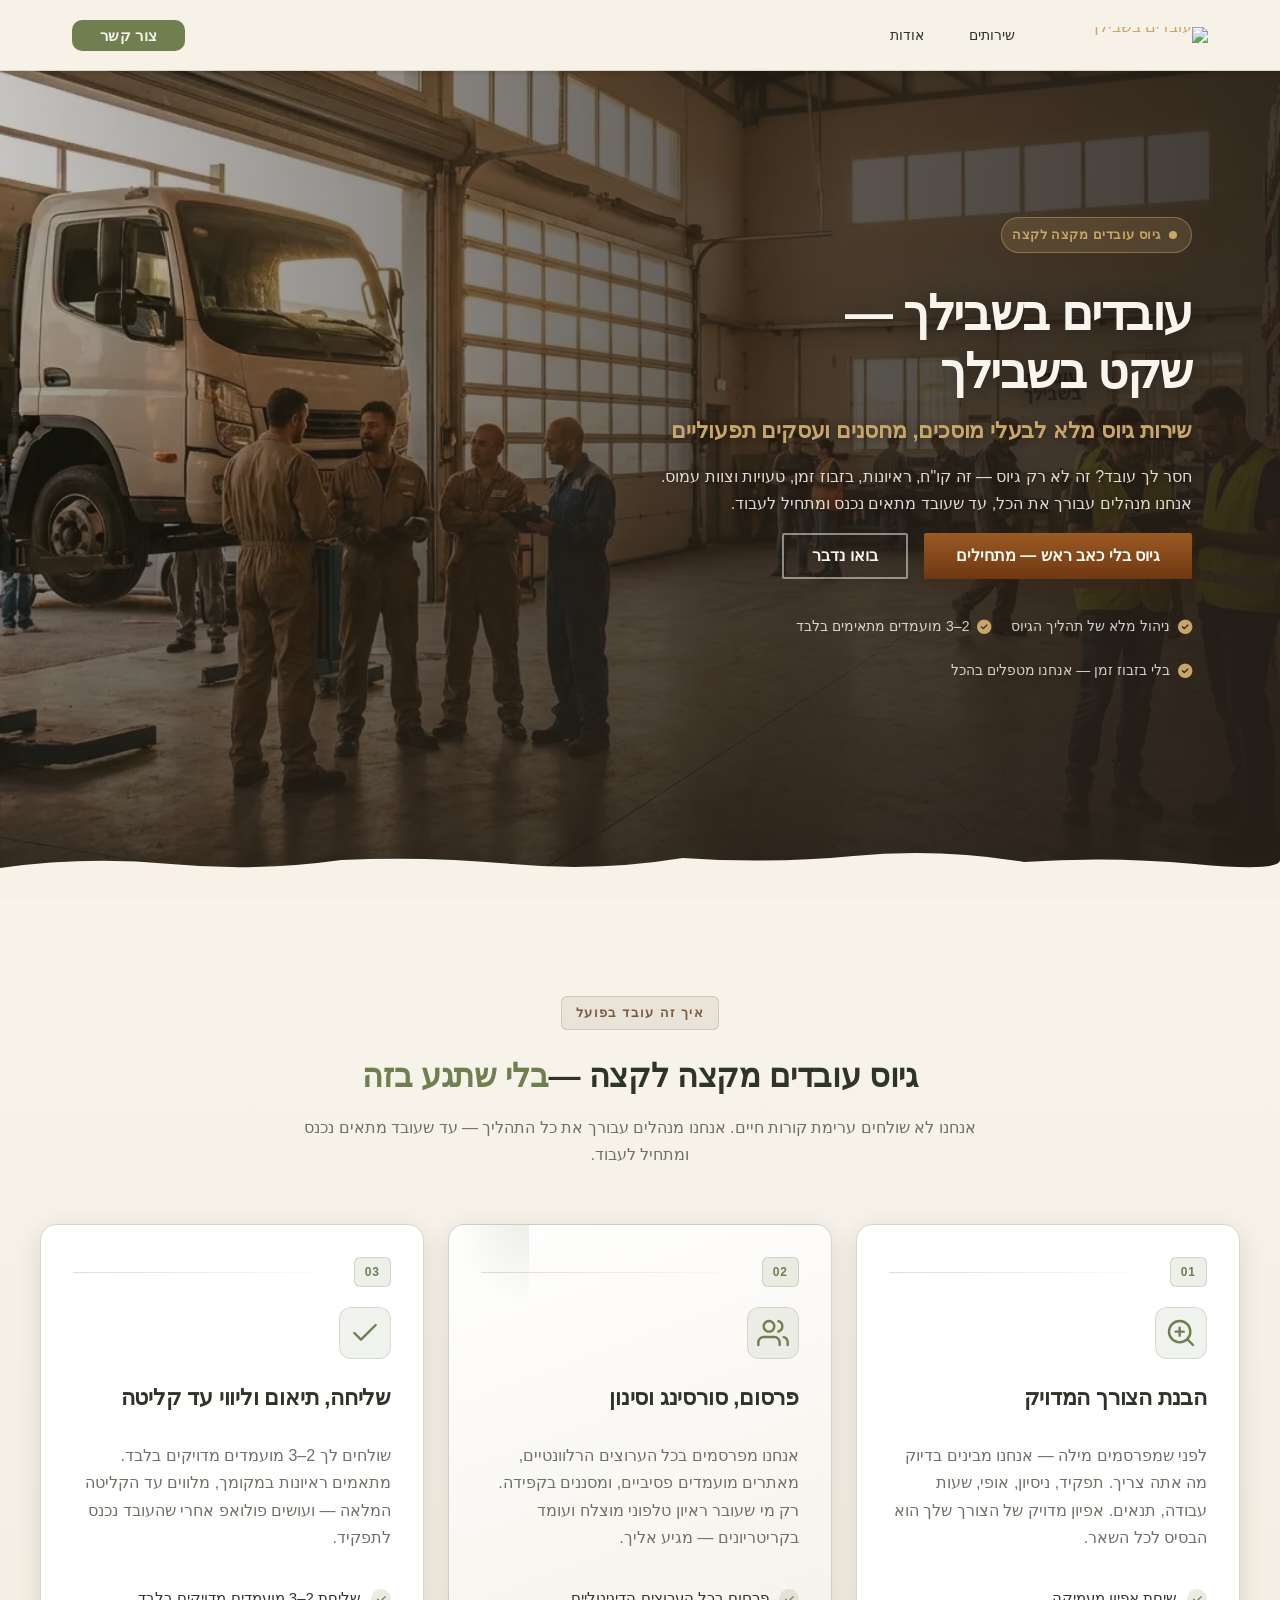
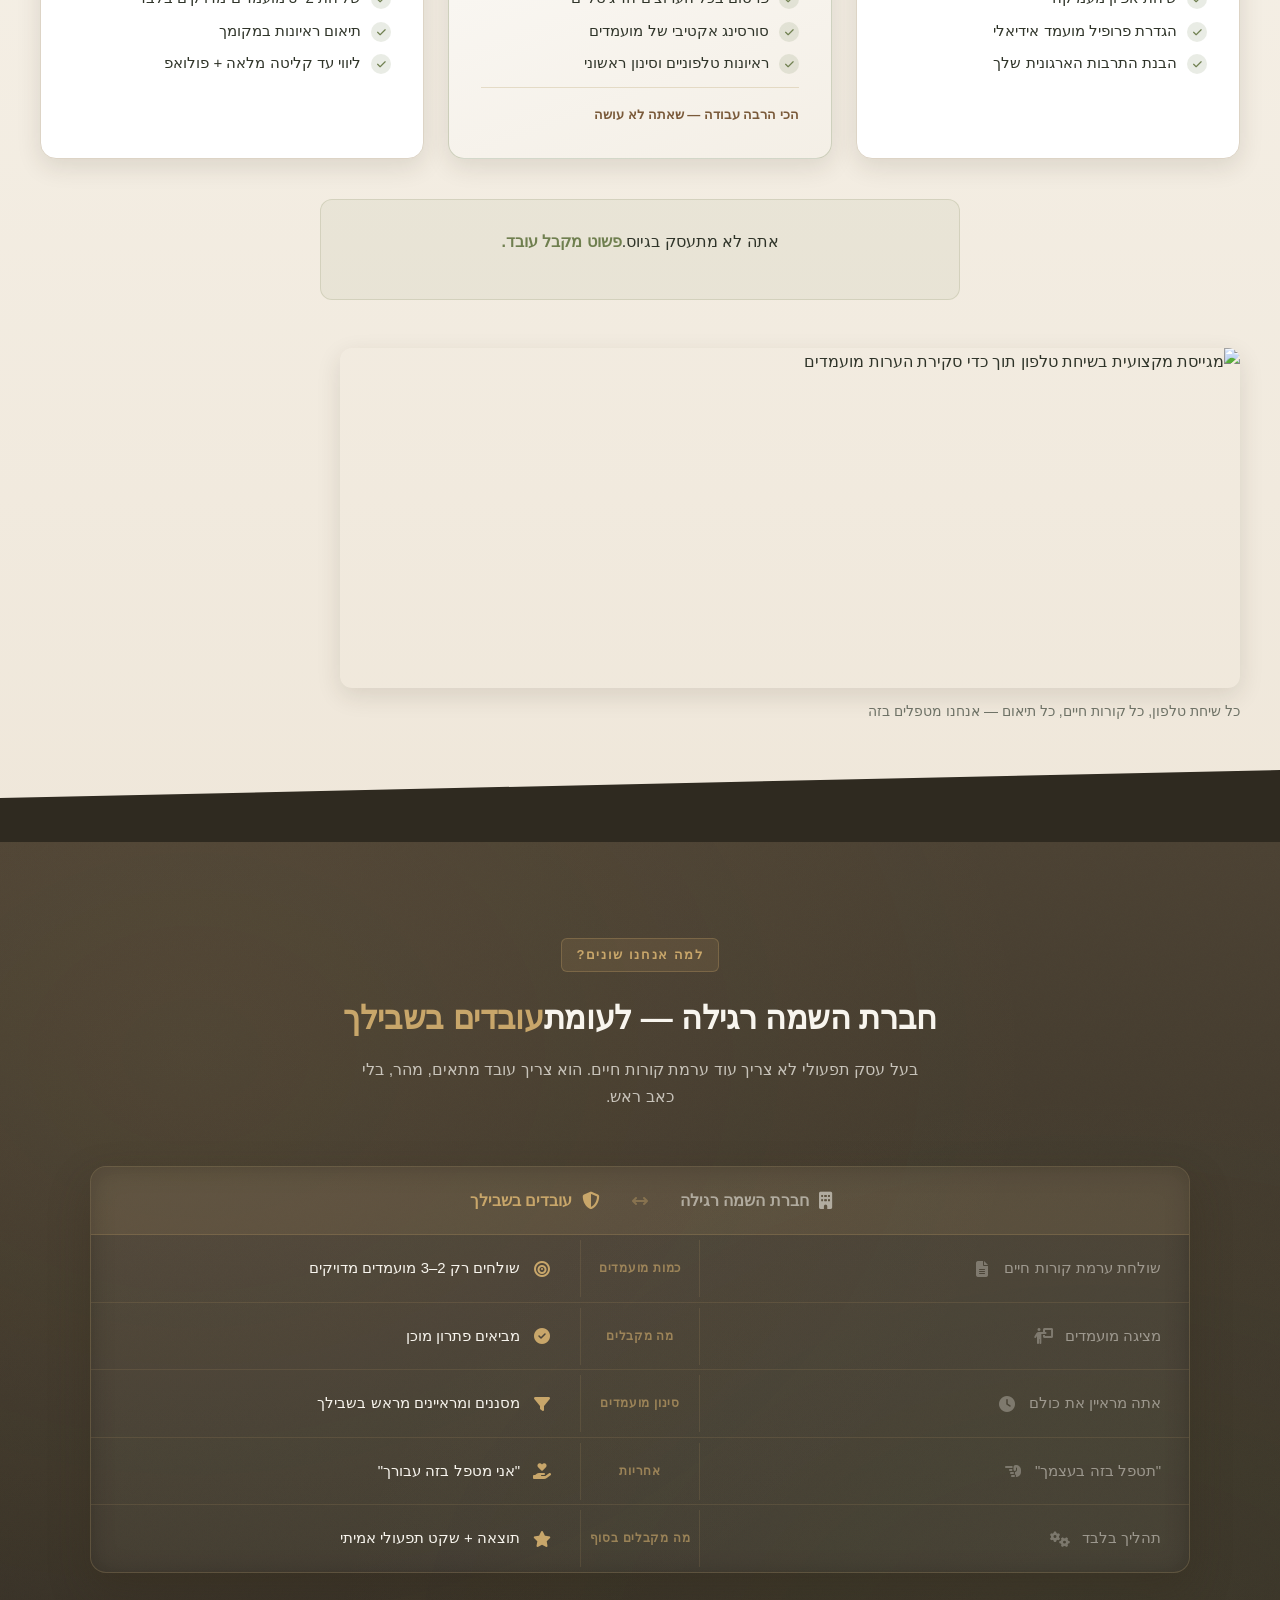
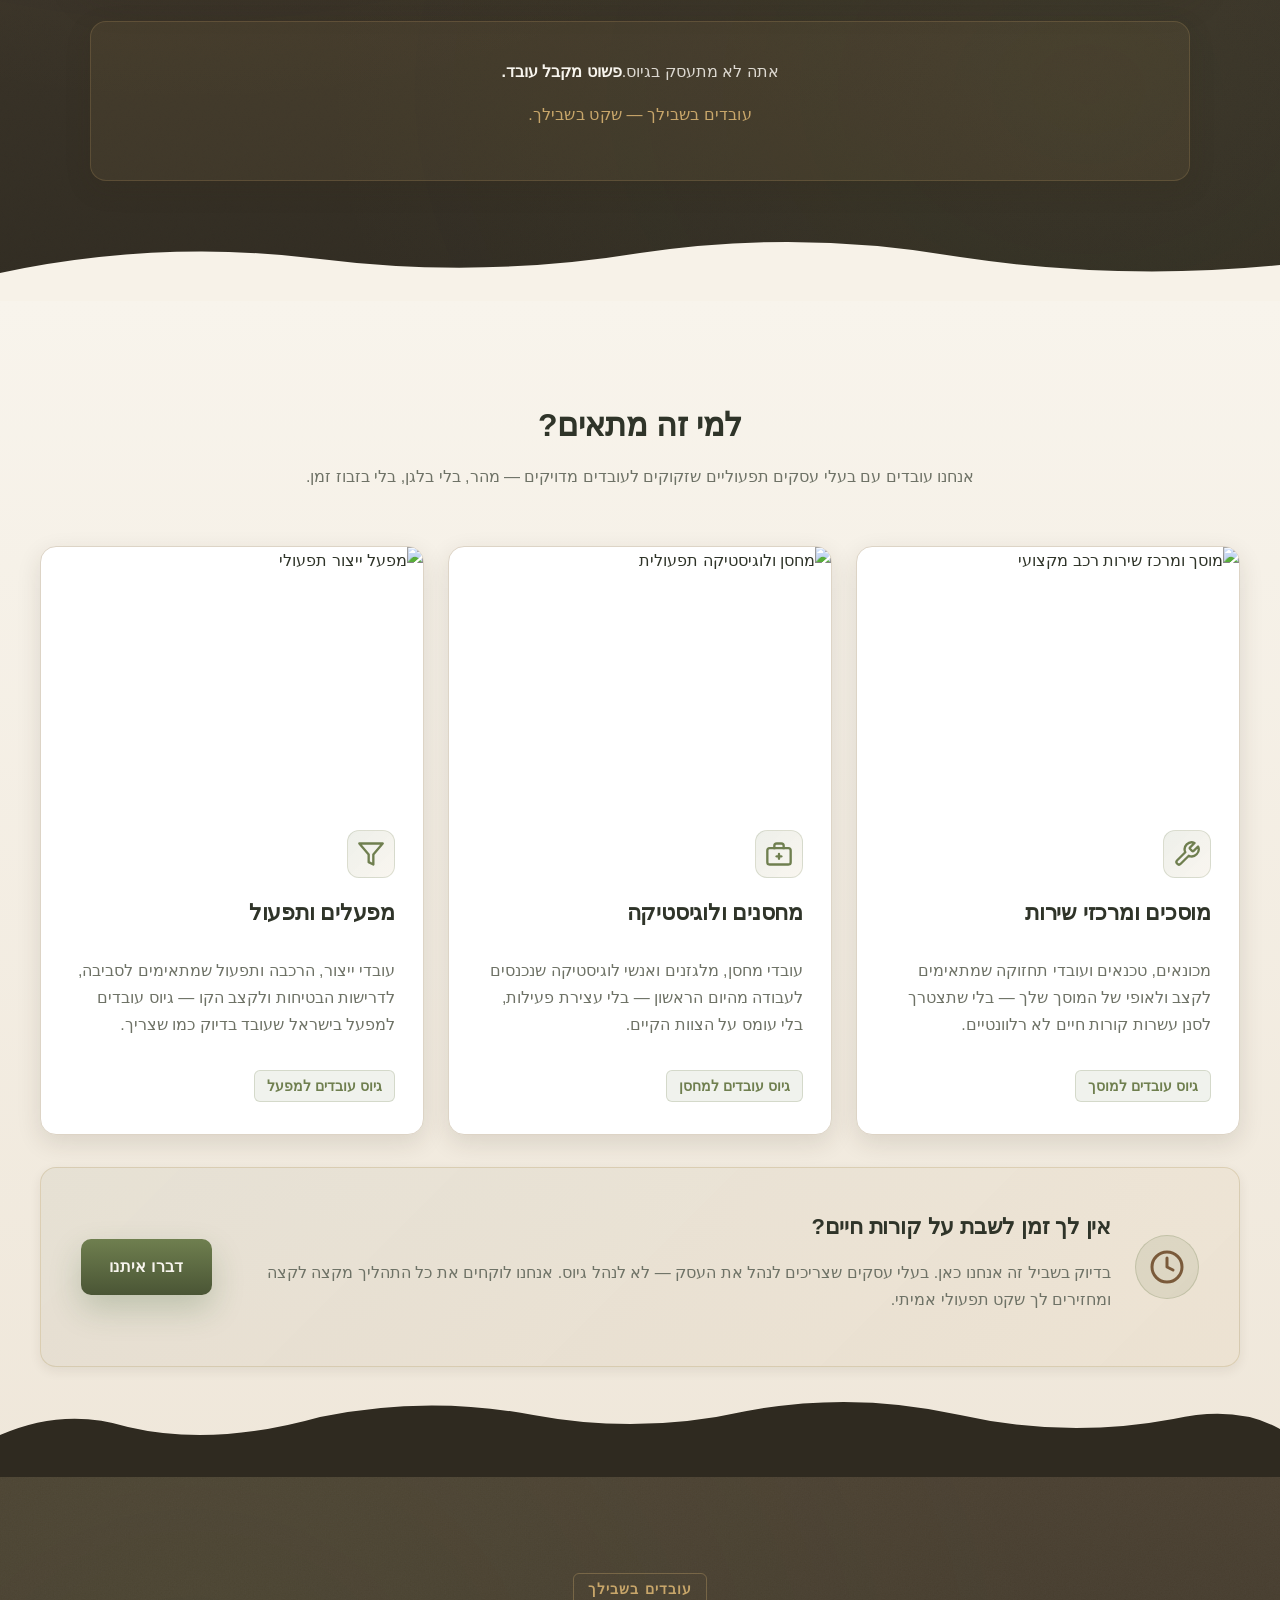
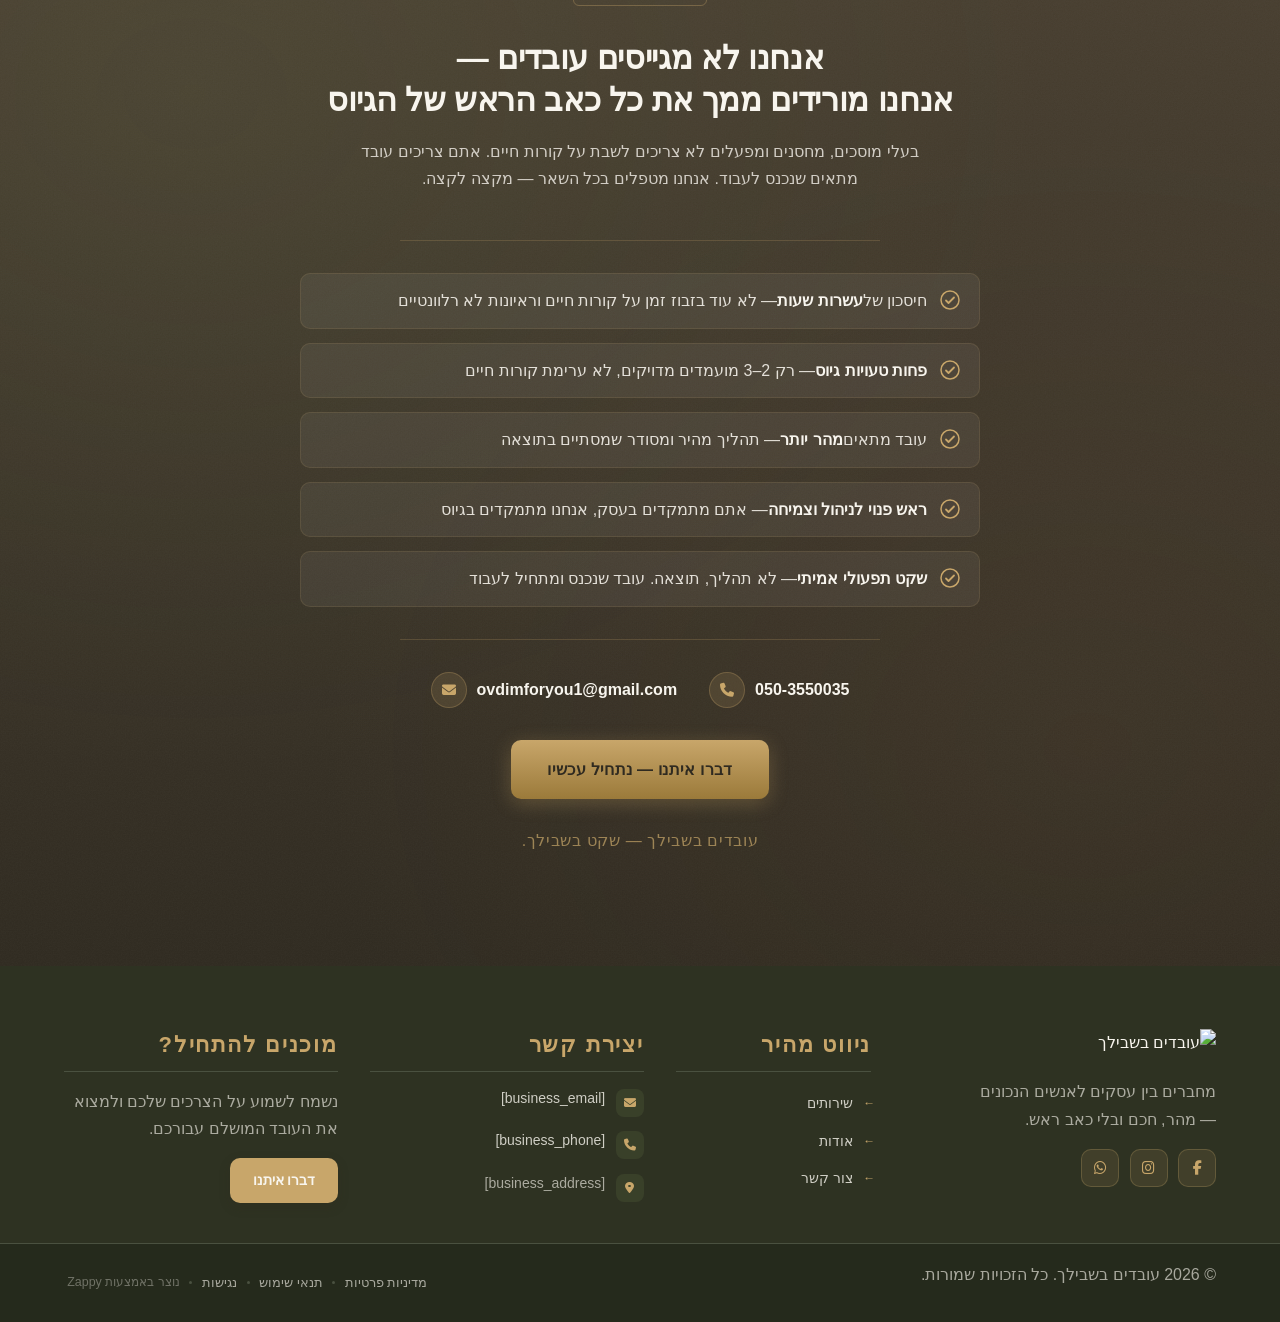
==== commit 2de3cb98: "Background sync: Progressive GitHub Sync" ====
--- a/public/index.html
+++ b/public/index.html
@@ -1 +1 @@
-<!doctype html><html dir="rtl" lang="he"><head><meta charset="UTF-8"><meta content="width=device-width,initial-scale=1" name="viewport"><meta content="index, follow" name="robots"><title>מפסיקים לחפש, מתחילים לעבוד — עובדים בשבילך</title><meta content="גיוס עובדים למוסך, מפעל או מחסן — בלי קורות חיים מיותרים. אנחנו מביאים לך 2–3 מועמדים מושלמים בלבד. חסוך זמן, חסוך כאבי ראש, קבל עובד שעובד." name="description"><meta content="עובדים בשבילך, גיוס עובדים לעסקים קטנים, השמת עובדים לעסקים תפעוליים, חברת גיוס עובדים לעסקים קטנים" name="keywords"><link href="/assets/favicon.ico" rel="icon" type="image/x-icon"><link href="/assets/favicon-16x16.png" rel="icon" type="image/png" sizes="16x16"><link href="/assets/favicon-32x32.png" rel="icon" type="image/png" sizes="32x32"><link href="/assets/favicon-48x48.png" rel="icon" type="image/png" sizes="48x48"><link href="/assets/favicon-192x192.png" rel="icon" type="image/png" sizes="192x192"><link href="/assets/favicon-512x512.png" rel="icon" type="image/png" sizes="512x512"><link href="/assets/apple-touch-icon.png" rel="apple-touch-icon"><script>!function(){"use strict";var t="2b3ba3d5-87f0-4880-a3df-af7b027c0597",e="https://api.zappy5.com/api/analytics/track",a=18e5,n=2592e6,o=!0,i=!0,r=!0;var s=function(){var e="zappy_visitor_"+t,a=null;try{if(a=localStorage.getItem(e)){var o=JSON.parse(a),i=Date.now();if(i-o.created<n)return o.lastSeen=i,localStorage.setItem(e,JSON.stringify(o)),o.id}}catch(t){console.warn("Zappy Analytics: LocalStorage not available")}var r="zv_"+Date.now()+"_"+Math.random().toString(36).substr(2,9);try{localStorage.setItem(e,JSON.stringify({id:r,created:Date.now(),lastSeen:Date.now()}))}catch(t){}return r}(),c=function(){var e="zappy_session_"+t,n=null;try{if(n=sessionStorage.getItem(e)){var o=JSON.parse(n),i=Date.now();if(i-o.timestamp<a)return o.timestamp=i,sessionStorage.setItem(e,JSON.stringify(o)),o.id}}catch(t){console.warn("Zappy Analytics: SessionStorage not available")}var r="zs_"+Date.now()+"_"+Math.random().toString(36).substr(2,9);try{sessionStorage.setItem(e,JSON.stringify({id:r,timestamp:Date.now()}))}catch(t){}return r}();function l(a,n){n=n||{};var o={website_id:t,event_type:a,page_path:window.location.pathname,referrer:document.referrer||"direct",visitor_id:s,session_id:c,metadata:n};if(navigator.sendBeacon){var i=new Blob([JSON.stringify(o)],{type:"application/json"});navigator.sendBeacon(e,i)}else fetch(e,{method:"POST",headers:{"Content-Type":"application/json"},body:JSON.stringify(o),keepalive:!0}).catch(function(t){console.warn("Zappy Analytics: Failed to track event",t)})}o&&l("pageview",{title:document.title,url:window.location.href}),i&&document.addEventListener("click",function(t){var e=t.target;if("BUTTON"===e.tagName||e.closest("button")){var a="BUTTON"===e.tagName?e:e.closest("button");l("click",{element:"button",text:a.textContent.trim().substring(0,100),id:a.id||null,class:a.className||null})}else if("A"===e.tagName||e.closest("a")){var n="A"===e.tagName?e:e.closest("a");l("navigation",{element:"link",text:n.textContent.trim().substring(0,100),href:n.href,external:n.hostname!==window.location.hostname})}},!0),r&&document.addEventListener("submit",function(t){var e=t.target;l("form_submit",{form_id:e.id||null,form_name:e.name||null,form_action:e.action||null,form_method:e.method||"GET"})},!0);var d=Date.now();window.addEventListener("beforeunload",function(){l("page_unload",{time_on_page:Math.floor((Date.now()-d)/1e3),page_path:window.location.pathname})}),window.zappyAnalytics={track:l,getVisitorId:function(){return s},getSessionId:function(){return c}}}()</script><meta content="מפסיקים לחפש, מתחילים לעבוד — עובדים בשבילך" property="og:title"><meta content="גיוס עובדים למוסך, מפעל או מחסן — בלי קורות חיים מיותרים. אנחנו מביאים לך 2–3 מועמדים מושלמים בלבד. חסוך זמן, חסוך כאבי ראש, קבל עובד שעובד." property="og:description"><meta content="website" property="og:type"><meta content="he_IL" property="og:locale"><meta content="summary_large_image" name="twitter:card"><meta content="מפסיקים לחפש, מתחילים לעבוד — עובדים בשבילך" name="twitter:title"><meta content="גיוס עובדים למוסך, מפעל או מחסן — בלי קורות חיים מיותרים. אנחנו מביאים לך 2–3 מועמדים מושלמים בלבד. חסוך זמן, חסוך כאבי ראש, קבל עובד שעובד." name="twitter:description"><link href="https://cdnjs.cloudflare.com/ajax/libs/font-awesome/6.4.0/css/all.min.css" rel="stylesheet"><link href="/assets/favicon.ico" rel="icon" type="image/x-icon"><link href="/assets/favicon-16x16.png" rel="icon" type="image/png" sizes="16x16"><link href="/assets/favicon-32x32.png" rel="icon" type="image/png" sizes="32x32"><link href="/assets/favicon-48x48.png" rel="icon" type="image/png" sizes="48x48"><link href="/assets/favicon-192x192.png" rel="icon" type="image/png" sizes="192x192"><link href="/assets/favicon-512x512.png" rel="icon" type="image/png" sizes="512x512"><link href="/assets/apple-touch-icon.png" rel="apple-touch-icon"><link href="https://cdn.jsdelivr.net/npm/vanilla-cookieconsent@3/dist/cookieconsent.css" rel="stylesheet"><script src="https://cdn.jsdelivr.net/npm/vanilla-cookieconsent@3/dist/cookieconsent.umd.js"></script><script src="https://cdn.jsdelivr.net/gh/mickidum/acc_toolbar/acctoolbar/acctoolbar.min.js"></script><link href="/styles.css" rel="stylesheet"><style id="zappy-dropdown-submenu-styles">#navMenu li:has(.sub-menu),.nav-menu li:has(.sub-menu),.navbar li:has(.sub-menu),nav li:has(.sub-menu){position:relative}#navMenu .sub-menu,.nav-menu .sub-menu,.navbar .sub-menu,nav .sub-menu{display:block!important;position:absolute!important;top:100%;left:0;min-width:220px;background:#fff;border-radius:8px;box-shadow:0 8px 25px rgba(0,0,0,.15);padding:8px 0;opacity:0;visibility:hidden;transform:translateY(10px);transition:all .3s ease;z-index:1000;list-style:none;pointer-events:none}#navMenu li:hover>.sub-menu,.nav-menu li:hover>.sub-menu,.navbar li:hover>.sub-menu,nav li:hover>.sub-menu{opacity:1!important;visibility:visible!important;transform:translateY(0)!important;pointer-events:auto!important}.sub-menu li{list-style:none;margin:0;padding:0}.sub-menu a{display:block!important;padding:10px 16px!important;color:var(--text-dark,#333)!important;font-weight:500;text-decoration:none;white-space:nowrap;transition:background-color .2s}.sub-menu a:hover{background-color:#f5f5f5}[dir=rtl] .nav-menu .sub-menu,[dir=rtl] .navbar .sub-menu,[dir=rtl] nav .sub-menu,html[lang=ar] .nav-menu .sub-menu,html[lang=ar] .navbar .sub-menu,html[lang=ar] nav .sub-menu,html[lang=he] .nav-menu .sub-menu,html[lang=he] .navbar .sub-menu,html[lang=he] nav .sub-menu{left:auto!important;right:0!important}.sub-menu:empty,.sub-menu:not(:has(li)),.sub-menu:not(:has(li:not(.zappy-hidden-menu-item))){display:none!important;opacity:0!important;visibility:hidden!important;pointer-events:none!important}li:has(.menu-group-title):hover>.sub-menu{opacity:1!important;visibility:visible!important;transform:translateY(0)!important;pointer-events:auto!important}#navMenu>li>.menu-group-title,.nav-menu>li>.menu-group-title{display:inline-block;padding:.5rem 1rem;cursor:default;user-select:none}@media (max-width:768px){#navMenu .sub-menu,.nav-menu .sub-menu,.navbar .sub-menu,nav .sub-menu{position:static!important;transform:none!important;box-shadow:none!important;background:0 0!important;max-height:0;overflow:hidden;opacity:0;visibility:hidden;transition:max-height .3s ease,opacity .3s ease;padding:0!important;border-radius:0!important}.sub-menu.mobile-expanded{max-height:500px!important;opacity:1!important;visibility:visible!important;padding:8px 0 8px 16px!important}[dir=rtl] .sub-menu.mobile-expanded,html[lang=he] .sub-menu.mobile-expanded{padding:8px 16px 8px 0!important}#navMenu li:hover>.sub-menu,.nav-menu li:hover>.sub-menu,.navbar li:hover>.sub-menu,nav li:hover>.sub-menu{opacity:0;visibility:hidden;pointer-events:none}#navMenu li>.sub-menu.mobile-expanded,.nav-menu li>.sub-menu.mobile-expanded,.navbar li>.sub-menu.mobile-expanded,nav li>.sub-menu.mobile-expanded{opacity:1!important;visibility:visible!important;pointer-events:auto!important}#navMenu li:has(.sub-menu),.nav-menu li:has(.sub-menu),.navbar li:has(.sub-menu),nav li:has(.sub-menu){display:flex!important;flex-wrap:wrap!important;align-items:center!important;position:relative!important;min-height:44px!important}#navMenu li:has(.sub-menu)>a,.nav-menu li:has(.sub-menu)>a,.navbar li:has(.sub-menu)>a,nav li:has(.sub-menu)>a{flex:1!important;min-width:0!important}#navMenu li:has(.sub-menu)>.menu-group-title,.nav-menu li:has(.sub-menu)>.menu-group-title,.navbar li:has(.sub-menu)>.menu-group-title,nav li:has(.sub-menu)>.menu-group-title{flex:1!important;min-width:0!important;padding:0!important;line-height:inherit!important}#navMenu li:has(.sub-menu)>.sub-menu,.nav-menu li:has(.sub-menu)>.sub-menu,.navbar li:has(.sub-menu)>.sub-menu,nav li:has(.sub-menu)>.sub-menu{flex-basis:100%!important;width:100%!important}#navMenu li:has(.sub-menu)>a [class*=arrow],#navMenu li:has(.sub-menu)>a [class*=chevron],.nav-menu li:has(.sub-menu)>a .fa-angle-down,.nav-menu li:has(.sub-menu)>a .fa-chevron-down,.nav-menu li:has(.sub-menu)>a [class*=arrow],.nav-menu li:has(.sub-menu)>a [class*=chevron],nav li:has(.sub-menu)>a [class*=arrow],nav li:has(.sub-menu)>a [class*=chevron]{display:none!important;visibility:hidden!important}.mobile-submenu-toggle{display:flex!important;align-items:center!important;justify-content:center!important;width:44px!important;height:auto!important;background:0 0!important;border:none!important;cursor:pointer!important;color:var(--text-dark)!important;position:static!important;flex-shrink:0!important;align-self:stretch!important;z-index:2!important;padding:0!important;margin:0!important}.mobile-submenu-toggle::after{content:''!important;width:0!important;height:0!important;border-left:6px solid transparent!important;border-right:6px solid transparent!important;border-top:7px solid currentColor!important;transition:transform .3s ease!important}.mobile-submenu-toggle.expanded::after{transform:rotate(180deg)!important}.sub-menu a{padding:10px 0!important;display:block!important;color:var(--text-dark)!important}.navbar .sub-menu li a,.zappy-products-dropdown .sub-menu a,nav.navbar .sub-menu li a{color:var(--text-dark)!important}}@media (min-width:769px){.mobile-submenu-toggle{display:none!important}}</style><style id="mobile-lang-menu-deployed-css">@media (max-width:768px){.lang-switcher,.nav-container .lang-switcher,.nav-cta-container .lang-switcher,.nav-ecommerce-icons .lang-switcher,.nav-icons-left .lang-switcher,.navbar .lang-switcher,.navbar .nav-cta-container .lang-switcher{display:none!important}.mobile-lang-menu{width:100%;border-top:1px solid rgba(128,128,128,.2);padding:8px 0 0 0;margin-top:8px}.mobile-lang-toggle{display:flex!important;align-items:center;justify-content:space-between;width:100%;padding:12px 16px;background:0 0;border:none;cursor:pointer;font-size:15px;color:inherit;font-family:inherit}.mobile-lang-toggle::after{content:'';display:inline-block;width:8px;height:8px;border-right:2px solid currentColor;border-bottom:2px solid currentColor;transform:rotate(45deg);transition:transform .3s ease;margin-left:8px}.mobile-lang-toggle.expanded::after{transform:rotate(-135deg)}.mobile-lang-options{max-height:0;overflow:hidden;transition:max-height .3s ease}.mobile-lang-options.expanded{max-height:300px}.mobile-lang-option{display:flex!important;align-items:center;gap:10px;padding:10px 24px;text-decoration:none;color:inherit;font-size:14px;font-family:inherit}.mobile-lang-option:hover{background:rgba(128,128,128,.1)}.mobile-lang-option.active{font-weight:600;opacity:.7;pointer-events:none}.mobile-lang-option img{width:20px;height:20px;border-radius:50%}}@media (min-width:769px){.mobile-lang-menu{display:none!important}}</style><style id="zappy-widget-visibility">#mic-access-tool-box,#mic-access-tool-general-button,#mic-init-access-tool #mic-access-tool-box,#mic-init-access-tool #mic-access-tool-general-button,#mic-init-access-tool .mic-access-tool-general-button,._access-icon,._access-menu,.mic-access-tool-box,.mic-access-tool-general-button,div[id*=mic-access-tool-box]{display:none!important;visibility:hidden!important;opacity:0!important;pointer-events:none!important}</style></head><body><nav class="navbar" dir="rtl"><button aria-label="Menu" class="mobile-toggle" id="mobileToggle"><svg viewBox="0 0 24 24" fill="none" height="24" width="24" class="hamburger-icon"><path d="M3 12h18M3 6h18M3 18h18" stroke="currentColor" stroke-linecap="round" stroke-width="2"></path></svg><svg viewBox="0 0 24 24" fill="none" height="24" width="24" class="close-icon" style="display:none"><path d="M18 6L6 18M6 6l12 12" stroke="currentColor" stroke-linecap="round" stroke-width="2"></path></svg></button><button aria-label="Call" class="phone-header-btn" data-phone="[business_phone]"><svg viewBox="0 0 24 24" fill="currentColor" height="20" width="20"><path d="M22 16.92v3a2 2 0 0 1-2.18 2 19.79 19.79 0 0 1-8.63-3.07 19.5 19.5 0 0 1-6-6 19.79 19.79 0 0 1-3.07-8.67A2 2 0 0 1 4.11 2h3a2 2 0 0 1 2 1.72 12.84 12.84 0 0 0 .7 2.81 2 2 0 0 1-.45 2.11L8.09 9.91a16 16 0 0 0 6 6l1.27-1.27a2 2 0 0 1 2.11-.45 12.84 12.84 0 0 0 2.81.7A2 2 0 0 1 22 16.92z"></path></svg></button><div class="nav-container"><div class="nav-right-group"><div class="nav-brand"><a href="/" class="logo-link"><img alt="עובדים בשבילך" src="/assets/logo.webp" class="logo"></a></div><ul class="nav-menu" id="navMenu"><li><a href="/services">שירותים</a></li><li><a href="/about">אודות</a></li></ul></div><div class="nav-cta-container"><a href="/contact" class="nav-cta-btn">צור קשר</a></div></div></nav><script>window.addEventListener("load",function(){const e=document.querySelector(".navbar, nav, header");if(!e)return void console.log("[Navbar] Navbar element not found");let t=document.getElementById("mobileToggle")||document.querySelector(".mobile-toggle")||document.querySelector(".hamburger")||document.querySelector(".hamburger-menu")||document.querySelector(".menu-toggle")||document.querySelector(".burger-menu")||document.querySelector('[aria-label="Menu"]')||document.querySelector('[aria-label="תפריט"]');const o=document.querySelector(".phone-header-btn"),n=window.getComputedStyle(e);let r=n.backgroundColor;if(console.log("[Navbar] Initial navbar background:",r),"transparent"===r||"rgba(0, 0, 0, 0)"===r||r.startsWith("rgba")&&r.includes(", 0)")){const e=n.backgroundImage;if(e&&"none"!==e)console.log("[Navbar] Navbar has background image/gradient, using dark text"),r="rgb(240, 240, 240)";else{const e=window.getComputedStyle(document.body).backgroundColor;console.log("[Navbar] Navbar transparent, using body background:",e),r=e}}const i=r.match(/\d+/g);if(i&&i.length>=3){const e=(.299*parseInt(i[0])+.587*parseInt(i[1])+.114*parseInt(i[2]))/255;console.log("[Navbar] Mobile button colors preserved from Claude CSS (luminance:",e.toFixed(2)+")");const n=document.createElement("style");n.id="zappy-mobile-nav-fix";document.documentElement.lang;document.documentElement.dir,n.textContent='\n        /* Hide mobile buttons on desktop, show only on mobile */\n        @media (min-width: 769px) {\n          .mobile-toggle,\n          .phone-header-btn {\n            display: none !important;\n          }\n        }\n        \n        /* Show and position mobile buttons correctly on mobile */\n        @media (max-width: 768px) {\n          .mobile-toggle,\n          .phone-header-btn {\n            position: absolute !important;\n            top: 50% !important;\n            transform: translateY(-50%) !important;\n            z-index: 1001 !important;\n            display: flex !important;\n            align-items: center !important;\n            justify-content: center !important;\n            width: 36px !important;\n            height: 36px !important;\n            border-radius: 50% !important;\n            border: none !important;\n            cursor: pointer !important;\n            padding: 6px !important;\n            background: none !important;\n            color: var(--nav-text, var(--text-dark)) !important;\n          }\n          \n          /* LTR positioning (default): hamburger LEFT, phone RIGHT */\n          html:not([dir="rtl"]):not([lang="he"]):not([lang="ar"]) .mobile-toggle,\n          html[dir="ltr"] .mobile-toggle {\n            left: 12px !important;\n            right: auto !important;\n          }\n          html:not([dir="rtl"]):not([lang="he"]):not([lang="ar"]) .phone-header-btn,\n          html[dir="ltr"] .phone-header-btn {\n            right: 12px !important;\n            left: auto !important;\n          }\n          \n          /* RTL positioning: hamburger RIGHT, phone LEFT */\n          html[dir="rtl"] .mobile-toggle,\n          html[lang="he"] .mobile-toggle,\n          html[lang="ar"] .mobile-toggle {\n            right: 12px !important;\n            left: auto !important;\n          }\n          html[dir="rtl"] .phone-header-btn,\n          html[lang="he"] .phone-header-btn,\n          html[lang="ar"] .phone-header-btn {\n            left: 12px !important;\n            right: auto !important;\n          }\n          \n          /* CRITICAL: Ensure nav-container has min-height on mobile */\n          /* All children are positioned absolutely/fixed on mobile, so height:auto collapses to 0 */\n          .nav-container {\n            min-height: 70px !important;\n            position: relative !important;\n          }\n          \n          /* Ensure SVG icons are properly sized and inherit color */\n          .mobile-toggle svg,\n          .phone-header-btn svg {\n            width: 24px !important;\n            height: 24px !important;\n            /* Don\'t force display - let JavaScript control hamburger/close toggle */\n          }\n          \n          /* Reset nav-cta-container on mobile - remove desktop box-shadow/padding */\n          /* that creates a visible ghost box when CTA button is hidden */\n          .nav-cta-container {\n            box-shadow: none !important;\n            padding: 0 !important;\n          }\n          \n          /* Hide nav-cta-container entirely on mobile when there\'s no lang-switcher */\n          /* (only the CTA button is inside, and it\'s hidden on mobile) */\n          .nav-cta-container:not(:has(.lang-switcher)) {\n            display: none !important;\n          }\n          \n          /* CRITICAL: Prevent hero image fade gradient from bleeding over headline text */\n          /* The .image-fade-gradient has bottom: -30px (extends below parent) */\n          /* On mobile stacked layout, this overlaps the h1 text below the image */\n          .hero-image-column {\n            overflow: hidden !important;\n          }\n          .image-fade-gradient {\n            bottom: 0 !important;\n          }\n          \n          /* Hide desktop language switcher on mobile - hamburger menu handles it */\n          /* High specificity to override stored CSS */\n          .lang-switcher,\n          .nav-cta-container .lang-switcher,\n          .nav-container .lang-switcher,\n          .navbar .lang-switcher,\n          .navbar .nav-cta-container .lang-switcher {\n            display: none !important;\n          }\n        }\n      ';const r=document.getElementById("zappy-mobile-nav-fix");r&&r.remove(),document.head.appendChild(n),console.log("[Navbar] Critical CSS injected for mobile nav positioning");const l=window.innerWidth<=768;if(t){const e=t.querySelector(".hamburger-icon"),o=t.querySelector(".close-icon");e&&(e.style.setProperty("width","24px","important"),e.style.setProperty("height","24px","important"),e.style.setProperty("display","block","important")),o&&(o.style.setProperty("width","24px","important"),o.style.setProperty("height","24px","important"),o.style.setProperty("display","none","important")),l?(t.style.setProperty("position","absolute","important"),t.style.setProperty("top","50%","important"),t.style.setProperty("transform","translateY(-50%)","important"),t.style.setProperty("z-index","1001","important"),t.style.removeProperty("left"),t.style.removeProperty("right"),console.log("[Navbar] Mobile toggle positioning applied (mobile viewport)")):(t.style.removeProperty("position"),t.style.removeProperty("top"),t.style.removeProperty("transform"),t.style.removeProperty("z-index"),t.style.removeProperty("left"),t.style.removeProperty("right"),console.log("[Navbar] Desktop viewport - cleared mobile toggle inline positioning"))}if(o){const e=o.querySelector("svg");e&&(e.style.width="24px",e.style.height="24px",e.setAttribute("width","24"),e.setAttribute("height","24")),l?(o.style.setProperty("position","absolute","important"),o.style.setProperty("top","50%","important"),o.style.setProperty("transform","translateY(-50%)","important"),o.style.setProperty("z-index","1001","important"),o.style.removeProperty("left"),o.style.removeProperty("right"),console.log("[Navbar] Phone button positioning applied (mobile viewport)")):(o.style.removeProperty("position"),o.style.removeProperty("top"),o.style.removeProperty("transform"),o.style.removeProperty("z-index"),o.style.removeProperty("left"),o.style.removeProperty("right"),console.log("[Navbar] Desktop viewport - cleared phone button inline positioning"))}}else console.log("[Navbar] Could not parse background color:",r);t=document.getElementById("mobileToggle")||document.querySelector(".mobile-toggle")||document.querySelector(".hamburger")||document.querySelector(".hamburger-menu")||document.querySelector(".menu-toggle")||document.querySelector(".burger-menu")||document.querySelector('[aria-label="Menu"]')||document.querySelector('[aria-label="תפריט"]');const l=document.getElementById("navMenu")||document.querySelector(".nav-menu")||document.querySelector(".nav-links")||document.querySelector("nav ul:not(.submenu)");if(!t||!l)return void console.log("[Navbar] Mobile toggle or menu not found:",{toggle:!!t,menu:!!l});l.id||(l.id="navMenu"),console.log("[Navbar] Initializing mobile menu...");const a=t.cloneNode(!0);t.parentNode.replaceChild(a,t),a.addEventListener("click",function(e){e.preventDefault(),e.stopPropagation();const t=this.querySelector(".hamburger-icon"),o=this.querySelector(".close-icon");l.classList.contains("active")?(l.classList.remove("active"),t&&t.style.setProperty("display","block","important"),o&&o.style.setProperty("display","none","important"),document.body.style.overflow="",console.log("[Navbar] Menu closed")):(l.classList.add("active"),t&&t.style.setProperty("display","none","important"),o&&o.style.setProperty("display","block","important"),document.body.style.overflow="hidden",console.log("[Navbar] Menu opened"))}),l.querySelectorAll("a").forEach(function(e){e.addEventListener("click",function(){if("#"===this.getAttribute("href"))return;const e=a.querySelector(".hamburger-icon"),t=a.querySelector(".close-icon");l.classList.remove("active"),e&&e.style.setProperty("display","block","important"),t&&t.style.setProperty("display","none","important"),document.body.style.overflow="",console.log("[Navbar] Menu closed (link clicked)")})});var s=l.querySelectorAll(".dropdown-toggle");s.forEach(function(e){e.addEventListener("click",function(e){e.preventDefault(),e.stopPropagation();var t=this.closest(".nav-dropdown");t&&(t.parentNode.querySelectorAll(".nav-dropdown.open").forEach(function(e){e!==t&&e.classList.remove("open")}),t.classList.toggle("open"),console.log("[Navbar] Dropdown toggled:",t.classList.contains("open")?"open":"closed"))})}),document.addEventListener("click",function(e){e.target.closest(".nav-dropdown")||document.querySelectorAll(".nav-dropdown.open").forEach(function(e){e.classList.remove("open")})}),console.log("[Navbar] Dropdown handlers initialized for "+s.length+" dropdowns"),o&&o.addEventListener("click",function(){const e=document.querySelectorAll('a[href^="tel:"]'),t=e.length>0?e[0].getAttribute("href").replace("tel:",""):"[business_phone]";window.location.href="tel:"+t,console.log("[Navbar] Phone button clicked")}),console.log("[Navbar] Mobile menu initialized successfully");const p=function(){const e=document.querySelector(".whatsapp-float");e&&(window.innerWidth>=769?(e.style.setProperty("display","none","important"),e.style.setProperty("visibility","hidden","important"),e.style.setProperty("opacity","0","important"),e.style.setProperty("pointer-events","none","important"),console.log("[WhatsApp] Button hidden on desktop")):(e.style.removeProperty("display"),e.style.removeProperty("visibility"),e.style.removeProperty("opacity"),e.style.removeProperty("pointer-events"),console.log("[WhatsApp] Button visible on mobile")))};let c;p(),window.addEventListener("resize",function(){clearTimeout(c),c=setTimeout(p,100)})})</script><main><section class="index-hero-section" data-layout-spec="בית-hero" dir="rtl" data-hero-type="fullscreen-scrim"><div class="index-hero-bg"><img alt="סביבת עבודה תפעולית — מוסך, מחסן או מפעל בישראל" src="/assets/site-index-hero-image-1.webp" data-context="Cinematic documentary-style wide shot of a well-lit Israeli garage or warehouse interior in bright natural daylight — mechanics working on vehicles or warehouse workers organizing shelves, warm olive and amber tones, industrial yet human atmosphere, shallow depth of field, golden hour light streaming through large windows or open bay doors, authentic operational business environment, photojournalistic quality" data-placeholder="index-hero-image-1" height="700" width="1200" data-hero-bg="true"></div><div class="index-hero-scrim" aria-hidden="true"></div><div class="index-hero-container"><div class="index-hero-card"><span class="index-hero-label">גיוס עובדים מקצה לקצה</span><h1 class="index-hero-h1">עובדים בשבילך —<br>שקט בשבילך</h1><h3 class="index-hero-subtitle">שירות גיוס מלא לבעלי מוסכים, מחסנים ועסקים תפעוליים</h3><p class="index-hero-pain">חסר לך עובד? זה לא רק גיוס — זה קו"ח, ראיונות, בזבוז זמן, טעויות וצוות עמוס.<br>אנחנו מנהלים עבורך את הכל, עד שעובד מתאים נכנס ומתחיל לעבוד.</p><div class="index-hero-ctas"><a href="/contact" class="index-hero-btn-primary">בואו נדבר</a><a href="/contact" class="index-hero-btn-secondary">גיוס בלי כאב ראש — מתחילים</a></div></div></div><div class="index-hero-divider-wrapper"><svg viewBox="0 0 1440 72" xmlns="http://www.w3.org/2000/svg" aria-hidden="true" data-no-icon-edit="true" preserveAspectRatio="none"><path d="M0,72 L0,38 Q60,28 120,36 T240,32 Q300,36 360,28 T480,34 Q540,30 600,36 T720,28 Q780,34 840,30 T960,36 Q1020,28 1080,34 T1200,30 Q1260,36 1320,30 T1440,36 L1440,72 Z" fill="#F7F2E8"></path></svg></div></section><section class="index-process-section" data-layout-spec="בית-process" dir="rtl"><div class="index-process-container"><div class="index-process-header"><span class="index-process-eyebrow">איך זה עובד בפועל</span><h2 class="index-process-title">גיוס עובדים מקצה לקצה —<span class="index-process-title-accent">בלי שתגע בזה</span></h2><p class="index-process-subtitle">אנחנו לא שולחים ערימת קורות חיים. אנחנו מנהלים עבורך את כל התהליך — עד שעובד מתאים נכנס ומתחיל לעבוד.</p></div><div class="index-process-cards"><article class="index-process-card"><div class="index-process-card-step"><span class="index-process-step-number">01</span><div class="index-process-step-line"></div></div><div class="index-process-card-body"><div class="index-process-card-icon"><svg viewBox="0 0 24 24" xmlns="http://www.w3.org/2000/svg" data-element-type="icon" data-icon-type="svg" fill="none" height="32" width="32" aria-hidden="true" stroke="currentColor" stroke-linecap="round" stroke-linejoin="round" stroke-width="1.8"><circle cx="11" cy="11" r="8"></circle><line x1="21" x2="16.65" y1="21" y2="16.65"></line><line x1="11" x2="11" y1="8" y2="14"></line><line x1="8" x2="14" y1="11" y2="11"></line></svg></div><h3 class="index-process-card-title">הבנת הצורך המדויק</h3><p class="index-process-card-desc">לפני שמפרסמים מילה — אנחנו מבינים בדיוק מה אתה צריך. תפקיד, ניסיון, אופי, שעות עבודה, תנאים. אפיון מדויק של הצורך שלך הוא הבסיס לכל השאר.</p><ul class="index-process-checklist"><li><span class="index-process-check-icon" aria-hidden="true"><i class="fa-solid fa-check"></i></span><span>שיחת אפיון מעמיקה</span></li><li><span class="index-process-check-icon" aria-hidden="true"><i class="fa-solid fa-check"></i></span><span>הגדרת פרופיל מועמד אידיאלי</span></li><li><span class="index-process-check-icon" aria-hidden="true"><i class="fa-solid fa-check"></i></span><span>הבנת התרבות הארגונית שלך</span></li></ul></div></article><article class="index-process-card index-process-card--featured"><div class="index-process-card-step"><span class="index-process-step-number">02</span><div class="index-process-step-line"></div></div><div class="index-process-card-body"><div class="index-process-card-icon"><svg viewBox="0 0 24 24" xmlns="http://www.w3.org/2000/svg" data-element-type="icon" data-icon-type="svg" fill="none" height="32" width="32" aria-hidden="true" stroke="currentColor" stroke-linecap="round" stroke-linejoin="round" stroke-width="1.8"><path d="M17 21v-2a4 4 0 0 0-4-4H5a4 4 0 0 0-4 4v2"></path><circle cx="9" cy="7" r="4"></circle><path d="M23 21v-2a4 4 0 0 0-3-3.87"></path><path d="M16 3.13a4 4 0 0 1 0 7.75"></path></svg></div><h3 class="index-process-card-title">פרסום, סורסינג וסינון</h3><p class="index-process-card-desc">אנחנו מפרסמים בכל הערוצים הרלוונטיים, מאתרים מועמדים פסיביים, ומסננים בקפידה. רק מי שעובר ראיון טלפוני מוצלח ועומד בקריטריונים — מגיע אליך.</p><ul class="index-process-checklist"><li><span class="index-process-check-icon" aria-hidden="true"><i class="fa-solid fa-check"></i></span><span>פרסום בכל הערוצים הדיגיטליים</span></li><li><span class="index-process-check-icon" aria-hidden="true"><i class="fa-solid fa-check"></i></span><span>סורסינג אקטיבי של מועמדים</span></li><li><span class="index-process-check-icon" aria-hidden="true"><i class="fa-solid fa-check"></i></span><span>ראיונות טלפוניים וסינון ראשוני</span></li></ul><div class="index-process-card-badge">הכי הרבה עבודה — שאתה לא עושה</div></div></article><article class="index-process-card"><div class="index-process-card-step"><span class="index-process-step-number">03</span><div class="index-process-step-line"></div></div><div class="index-process-card-body"><div class="index-process-card-icon"><svg viewBox="0 0 24 24" xmlns="http://www.w3.org/2000/svg" data-element-type="icon" data-icon-type="svg" fill="none" height="32" width="32" aria-hidden="true" stroke="currentColor" stroke-linecap="round" stroke-linejoin="round" stroke-width="1.8"><polyline points="20 6 9 17 4 12"></polyline></svg></div><h3 class="index-process-card-title">שליחה, תיאום וליווי עד קליטה</h3><p class="index-process-card-desc">שולחים לך 2–3 מועמדים מדויקים בלבד. מתאמים ראיונות במקומך, מלווים עד הקליטה המלאה — ועושים פולואפ אחרי שהעובד נכנס לתפקיד.</p><ul class="index-process-checklist"><li><span class="index-process-check-icon" aria-hidden="true"><i class="fa-solid fa-check"></i></span><span>שליחת 2–3 מועמדים מדויקים בלבד</span></li><li><span class="index-process-check-icon" aria-hidden="true"><i class="fa-solid fa-check"></i></span><span>תיאום ראיונות במקומך</span></li><li><span class="index-process-check-icon" aria-hidden="true"><i class="fa-solid fa-check"></i></span><span>ליווי עד קליטה מלאה + פולואפ</span></li></ul></div></article></div><div class="index-process-closing"><p class="index-process-closing-text">אתה לא מתעסק בגיוס.<strong>פשוט מקבל עובד.</strong></p></div><div class="index-process-image-strip"><figure class="index-process-image-figure"><img alt="מגייסת מקצועית בשיחת טלפון תוך כדי סקירת הערות מועמדים" src="/assets/site-index-process-image-1.webp" data-context="A professional Israeli female recruiter sitting at a clean desk, speaking on the phone with a focused expression while reviewing handwritten candidate notes and a printed checklist. Warm natural light, earthy tones, a mug of coffee beside her. Documentary-style, authentic workplace photography, not staged. Warm olive and brown color palette." data-placeholder="index-process-image-1" height="340" width="900"><figcaption class="index-process-image-caption">כל שיחת טלפון, כל קורות חיים, כל תיאום — אנחנו מטפלים בזה</figcaption></figure></div></div><div class="index-process-divider-wrapper"><svg viewBox="0 0 1200 72" xmlns="http://www.w3.org/2000/svg" aria-hidden="true" data-no-icon-edit="true" preserveAspectRatio="none"><path d="M0,72 L0,28 L1200,0 L1200,72 Z" fill="#2F2A20"></path></svg></div></section><section class="index-comparison-section" data-layout-spec="בית-comparison" dir="rtl"><div class="index-comparison-section__noise" aria-hidden="true"></div><div class="index-comparison-section__container"><div class="index-comparison-section__header"><span class="index-comparison-section__eyebrow">למה אנחנו שונים?</span><h2 class="index-comparison-section__title">חברת השמה רגילה — לעומת<em>עובדים בשבילך</em></h2><p class="index-comparison-section__subtitle">בעל עסק תפעולי לא צריך עוד ערמת קורות חיים. הוא צריך עובד מתאים, מהר, בלי כאב ראש.</p></div><div class="index-comparison-section__board"><div class="index-comparison-section__board-header"><div class="index-comparison-section__col-label index-comparison-section__col-label--other"><i class="fa-solid fa-building" aria-hidden="true"></i><span>חברת השמה רגילה</span></div><div class="index-comparison-section__col-center-icon" aria-hidden="true"><i class="fa-solid fa-arrows-left-right"></i></div><div class="index-comparison-section__col-label index-comparison-section__col-label--us"><i class="fa-solid fa-shield-halved" aria-hidden="true"></i><span>עובדים בשבילך</span></div></div><div class="index-comparison-section__row"><div class="index-comparison-section__cell index-comparison-section__cell--other"><i class="fa-solid index-comparison-section__cell-icon fa-file-lines" aria-hidden="true"></i><span>שולחת ערמת קורות חיים</span></div><div class="index-comparison-section__row-topic"><span>כמות מועמדים</span></div><div class="index-comparison-section__cell index-comparison-section__cell--us"><i class="fa-solid index-comparison-section__cell-icon fa-bullseye" aria-hidden="true"></i><span>שולחים רק 2–3 מועמדים מדויקים</span></div></div><div class="index-comparison-section__row"><div class="index-comparison-section__cell index-comparison-section__cell--other"><i class="fa-solid index-comparison-section__cell-icon fa-person-chalkboard" aria-hidden="true"></i><span>מציגה מועמדים</span></div><div class="index-comparison-section__row-topic"><span>מה מקבלים</span></div><div class="index-comparison-section__cell index-comparison-section__cell--us"><i class="fa-solid index-comparison-section__cell-icon fa-circle-check" aria-hidden="true"></i><span>מביאים פתרון מוכן</span></div></div><div class="index-comparison-section__row"><div class="index-comparison-section__cell index-comparison-section__cell--other"><i class="fa-solid index-comparison-section__cell-icon fa-clock" aria-hidden="true"></i><span>אתה מראיין את כולם</span></div><div class="index-comparison-section__row-topic"><span>סינון מועמדים</span></div><div class="index-comparison-section__cell index-comparison-section__cell--us"><i class="fa-solid index-comparison-section__cell-icon fa-filter" aria-hidden="true"></i><span>מסננים ומראיינים מראש בשבילך</span></div></div><div class="index-comparison-section__row"><div class="index-comparison-section__cell index-comparison-section__cell--other"><i class="fa-solid index-comparison-section__cell-icon fa-hand-point-left" aria-hidden="true"></i><span>"תטפל בזה בעצמך"</span></div><div class="index-comparison-section__row-topic"><span>אחריות</span></div><div class="index-comparison-section__cell index-comparison-section__cell--us"><i class="fa-solid index-comparison-section__cell-icon fa-hand-holding-heart" aria-hidden="true"></i><span>"אני מטפל בזה עבורך"</span></div></div><div class="index-comparison-section__row index-comparison-section__row--last"><div class="index-comparison-section__cell index-comparison-section__cell--other"><i class="fa-solid index-comparison-section__cell-icon fa-gears" aria-hidden="true"></i><span>תהליך בלבד</span></div><div class="index-comparison-section__row-topic"><span>מה מקבלים בסוף</span></div><div class="index-comparison-section__cell index-comparison-section__cell--us"><i class="fa-solid index-comparison-section__cell-icon fa-star" aria-hidden="true"></i><span>תוצאה + שקט תפעולי אמיתי</span></div></div></div><div class="index-comparison-section__closing"><p class="index-comparison-section__closing-text">אתה לא מתעסק בגיוס.<strong>פשוט מקבל עובד.</strong></p><p class="index-comparison-section__closing-tagline">עובדים בשבילך — שקט בשבילך.</p></div></div><div class="index-comparison-section__divider-wrapper"><svg viewBox="0 0 1440 80" xmlns="http://www.w3.org/2000/svg" aria-hidden="true" data-no-icon-edit="true" preserveAspectRatio="none"><path d="M0,80 L0,52 Q180,18 360,38 Q540,58 720,32 Q900,8 1080,36 Q1260,60 1440,44 L1440,80 Z" fill="#F7F2E8"></path></svg></div></section><section class="index-industries-section" data-layout-spec="בית-industries" dir="rtl"><div class="industries-container"><div class="industries-header"><h2 class="industries-title">למי זה מתאים?</h2><p class="industries-intro">אנחנו עובדים עם בעלי עסקים תפעוליים שזקוקים לעובדים מדויקים — מהר, בלי בלגן, בלי בזבוז זמן.</p></div><div class="industries-grid"><article class="industry-card"><figure class="industry-card-image-wrap"><img alt="מוסך ומרכז שירות רכב מקצועי" src="/assets/site-index-industries-image-1.webp" data-context="A professional Israeli auto mechanic in a clean garage workshop, working on a car engine with tools, warm lighting, documentary style photography, earthy tones, operational work environment" data-placeholder="index-industries-image-1" height="400" width="600"></figure><div class="industry-card-body"><div class="industry-card-icon"><svg viewBox="0 0 24 24" xmlns="http://www.w3.org/2000/svg" data-element-type="icon" data-icon-type="svg" fill="none" height="28" width="28" aria-hidden="true" stroke="currentColor" stroke-linecap="round" stroke-linejoin="round" stroke-width="2"><path d="M14.7 6.3a1 1 0 0 0 0 1.4l1.6 1.6a1 1 0 0 0 1.4 0l3.77-3.77a6 6 0 0 1-7.94 7.94l-6.91 6.91a2.12 2.12 0 0 1-3-3l6.91-6.91a6 6 0 0 1 7.94-7.94l-3.76 3.76z"></path></svg></div><h3 class="industry-card-title">מוסכים ומרכזי שירות</h3><p class="industry-card-text">מכונאים, טכנאים ועובדי תחזוקה שמתאימים לקצב ולאופי של המוסך שלך — בלי שתצטרך לסנן עשרות קורות חיים לא רלוונטיים.</p><div class="industry-card-tag">גיוס עובדים למוסך</div></div></article><article class="industry-card"><figure class="industry-card-image-wrap"><img alt="מחסן ולוגיסטיקה תפעולית" src="/assets/site-index-industries-image-2.webp" data-context="A busy warehouse logistics operation in Israel, workers organizing shelves and moving inventory with forklifts, professional documentary photography, warm earthy industrial tones, operational efficiency" data-placeholder="index-industries-image-2" height="400" width="600"></figure><div class="industry-card-body"><div class="industry-card-icon"><svg viewBox="0 0 24 24" xmlns="http://www.w3.org/2000/svg" data-element-type="icon" data-icon-type="svg" fill="none" height="28" width="28" aria-hidden="true" stroke="currentColor" stroke-linecap="round" stroke-linejoin="round" stroke-width="2"><rect height="14" rx="2" width="20" x="2" y="7"></rect><path d="M16 7V5a2 2 0 0 0-2-2h-4a2 2 0 0 0-2 2v2"></path><line x1="12" x2="12" y1="12" y2="16"></line><line x1="10" x2="14" y1="14" y2="14"></line></svg></div><h3 class="industry-card-title">מחסנים ולוגיסטיקה</h3><p class="industry-card-text">עובדי מחסן, מלגזנים ואנשי לוגיסטיקה שנכנסים לעבודה מהיום הראשון — בלי עצירת פעילות, בלי עומס על הצוות הקיים.</p><div class="industry-card-tag">גיוס עובדים למחסן</div></div></article><article class="industry-card"><figure class="industry-card-image-wrap"><img alt="מפעל ייצור תפעולי" src="/assets/site-index-industries-image-3.webp" data-context="A modern Israeli factory production floor with workers operating machinery, industrial manufacturing environment, professional documentary photography, warm earthy tones, operational production setting" data-placeholder="index-industries-image-3" height="400" width="600"></figure><div class="industry-card-body"><div class="industry-card-icon"><svg viewBox="0 0 24 24" xmlns="http://www.w3.org/2000/svg" data-element-type="icon" data-icon-type="svg" fill="none" height="28" width="28" aria-hidden="true" stroke="currentColor" stroke-linecap="round" stroke-linejoin="round" stroke-width="2"><polygon points="22 3 2 3 10 12.46 10 19 14 21 14 12.46 22 3"></polygon></svg></div><h3 class="industry-card-title">מפעלים ותפעול</h3><p class="industry-card-text">עובדי ייצור, הרכבה ותפעול שמתאימים לסביבה, לדרישות הבטיחות ולקצב הקו — גיוס עובדים למפעל בישראל שעובד בדיוק כמו שצריך.</p><div class="industry-card-tag">גיוס עובדים למפעל</div></div></article></div><div class="industries-note-card"><div class="note-card-icon-wrap"><svg viewBox="0 0 24 24" xmlns="http://www.w3.org/2000/svg" data-element-type="icon" data-icon-type="svg" fill="none" height="36" width="36" aria-hidden="true" stroke="currentColor" stroke-linecap="round" stroke-linejoin="round" stroke-width="2"><circle cx="12" cy="12" r="10"></circle><polyline points="12 6 12 12 16 14"></polyline></svg></div><div class="note-card-content"><h3 class="note-card-title">אין לך זמן לשבת על קורות חיים?</h3><p class="note-card-text">בדיוק בשביל זה אנחנו כאן. בעלי עסקים שצריכים לנהל את העסק — לא לנהל גיוס. אנחנו לוקחים את כל התהליך מקצה לקצה ומחזירים לך שקט תפעולי אמיתי.</p></div><div class="note-card-cta"><a href="#contact" class="btn-note-cta">דברו איתנו</a></div></div></div><div class="industries-divider-wrapper" aria-hidden="true"><svg viewBox="0 0 1200 90" xmlns="http://www.w3.org/2000/svg" aria-hidden="true" data-no-icon-edit="true" preserveAspectRatio="none"><path d="M0,90 L0,48 Q60,20 120,40 Q200,60 300,30 Q400,8 500,28 Q600,48 700,24 Q800,4 900,28 Q1000,52 1100,32 Q1160,18 1200,42 L1200,90 Z" fill="#2F2A20"></path></svg></div></section><section class="index-cta-section" data-layout-spec="בית-cta" dir="rtl"><div class="index-cta-inner"><div class="index-cta-content"><div class="index-cta-eyebrow">עובדים בשבילך</div><h2 class="index-cta-heading">אנחנו לא מגייסים עובדים —<br>אנחנו מורידים ממך את כל כאב הראש של הגיוס</h2><p class="index-cta-subtext">בעלי מוסכים, מחסנים ומפעלים לא צריכים לשבת על קורות חיים. אתם צריכים עובד מתאים שנכנס לעבוד. אנחנו מטפלים בכל השאר — מקצה לקצה.</p><div class="index-cta-divider" aria-hidden="true"></div><ul class="index-cta-benefits"><li class="index-cta-benefit-item"><span class="index-cta-benefit-icon" aria-hidden="true"><svg viewBox="0 0 20 20" xmlns="http://www.w3.org/2000/svg" data-element-type="icon" data-icon-type="svg" fill="none" height="20" width="20"><circle cx="10" cy="10" r="9" stroke="currentColor" stroke-width="1.5"></circle><path d="M6 10.5l2.5 2.5 5.5-5.5" stroke="currentColor" stroke-linecap="round" stroke-width="1.8" stroke-linejoin="round"></path></svg></span><span class="index-cta-benefit-text">חיסכון של<strong>עשרות שעות</strong>— לא עוד בזבוז זמן על קורות חיים וראיונות לא רלוונטיים</span></li><li class="index-cta-benefit-item"><span class="index-cta-benefit-icon" aria-hidden="true"><svg viewBox="0 0 20 20" xmlns="http://www.w3.org/2000/svg" data-element-type="icon" data-icon-type="svg" fill="none" height="20" width="20"><circle cx="10" cy="10" r="9" stroke="currentColor" stroke-width="1.5"></circle><path d="M6 10.5l2.5 2.5 5.5-5.5" stroke="currentColor" stroke-linecap="round" stroke-width="1.8" stroke-linejoin="round"></path></svg></span><span class="index-cta-benefit-text"><strong>פחות טעויות גיוס</strong>— רק 2–3 מועמדים מדויקים, לא ערימת קורות חיים</span></li><li class="index-cta-benefit-item"><span class="index-cta-benefit-icon" aria-hidden="true"><svg viewBox="0 0 20 20" xmlns="http://www.w3.org/2000/svg" data-element-type="icon" data-icon-type="svg" fill="none" height="20" width="20"><circle cx="10" cy="10" r="9" stroke="currentColor" stroke-width="1.5"></circle><path d="M6 10.5l2.5 2.5 5.5-5.5" stroke="currentColor" stroke-linecap="round" stroke-width="1.8" stroke-linejoin="round"></path></svg></span><span class="index-cta-benefit-text">עובד מתאים<strong>מהר יותר</strong>— תהליך מהיר ומסודר שמסתיים בתוצאה</span></li><li class="index-cta-benefit-item"><span class="index-cta-benefit-icon" aria-hidden="true"><svg viewBox="0 0 20 20" xmlns="http://www.w3.org/2000/svg" data-element-type="icon" data-icon-type="svg" fill="none" height="20" width="20"><circle cx="10" cy="10" r="9" stroke="currentColor" stroke-width="1.5"></circle><path d="M6 10.5l2.5 2.5 5.5-5.5" stroke="currentColor" stroke-linecap="round" stroke-width="1.8" stroke-linejoin="round"></path></svg></span><span class="index-cta-benefit-text"><strong>ראש פנוי לניהול וצמיחה</strong>— אתם מתמקדים בעסק, אנחנו מתמקדים בגיוס</span></li><li class="index-cta-benefit-item"><span class="index-cta-benefit-icon" aria-hidden="true"><svg viewBox="0 0 20 20" xmlns="http://www.w3.org/2000/svg" data-element-type="icon" data-icon-type="svg" fill="none" height="20" width="20"><circle cx="10" cy="10" r="9" stroke="currentColor" stroke-width="1.5"></circle><path d="M6 10.5l2.5 2.5 5.5-5.5" stroke="currentColor" stroke-linecap="round" stroke-width="1.8" stroke-linejoin="round"></path></svg></span><span class="index-cta-benefit-text"><strong>שקט תפעולי אמיתי</strong>— לא תהליך, תוצאה. עובד שנכנס ומתחיל לעבוד</span></li></ul><div class="index-cta-divider" aria-hidden="true"></div><div class="index-cta-contact-lines"><a href="tel:0503550035" class="index-cta-contact-link"><span class="index-cta-contact-icon" aria-hidden="true"><i class="fas fa-phone"></i></span><span>050-3550035</span></a><a href="mailto:ovdimforyou1@gmail.com" class="index-cta-contact-link"><span class="index-cta-contact-icon" aria-hidden="true"><i class="fas fa-envelope"></i></span><span>ovdimforyou1@gmail.com</span></a></div><div class="index-cta-actions"><a href="/contact" class="btn-primary index-cta-btn">דברו איתנו — נתחיל עכשיו</a></div><p class="index-cta-tagline">עובדים בשבילך — שקט בשבילך.</p></div></div></section></main><footer class="site-footer" dir="rtl"><div class="footer-main"><div class="footer-container"><div class="footer-grid"><div class="footer-col footer-col--brand"><div class="footer-logo-wrap"><img alt="עובדים בשבילך" src="/assets/logo.webp" class="logo"></div><p class="footer-tagline">מחברים בין עסקים לאנשים הנכונים — מהר, חכם ובלי כאב ראש.</p><div class="footer-social"><a href="[facebook_handle]" aria-label="Facebook"><i class="fab fa-facebook-f"></i></a><a href="[instagram_handle]" aria-label="Instagram"><i class="fab fa-instagram"></i></a><a href="[whatsapp_handle]" aria-label="WhatsApp"><i class="fab fa-whatsapp"></i></a></div></div><div class="footer-col footer-col--links"><h3 class="footer-heading">ניווט מהיר</h3><ul class="footer-nav"><li><a href="/services">שירותים</a></li><li><a href="/about">אודות</a></li><li><a href="/contact">צור קשר</a></li></ul></div><div class="footer-col footer-col--contact"><h3 class="footer-heading">יצירת קשר</h3><ul class="footer-contact"><li><span class="contact-icon"><i class="fas fa-envelope"></i></span><span class="contact-text"><a href="mailto:[business_email]">[business_email]</a></span></li><li><span class="contact-icon"><i class="fas fa-phone"></i></span><span class="contact-text"><a href="tel:[business_phone]">[business_phone]</a></span></li><li><a href="/"><span class="contact-icon"><i class="fas fa-map-marker-alt"></i></span><span class="contact-text">[business_address]</span></a></li></ul></div><div class="footer-col footer-col--cta"><h3 class="footer-heading">מוכנים להתחיל?</h3><p class="footer-cta-text">נשמח לשמוע על הצרכים שלכם ולמצוא את העובד המושלם עבורכם.</p><a href="/contact" class="footer-cta-btn">דברו איתנו</a></div></div></div></div><div class="footer-bottom"><div class="footer-container"><div class="footer-bottom-inner"><p class="footer-copyright">© 2026 עובדים בשבילך. כל הזכויות שמורות.</p><div class="footer-legal"><a href="/privacy">מדיניות פרטיות</a><span class="footer-sep" aria-hidden="true"></span><a href="/terms">תנאי שימוש</a><span class="footer-sep" aria-hidden="true"></span><a href="/accessibility">נגישות</a><span class="footer-sep" aria-hidden="true"></span><a href="https://zappy5.com" class="zappy-attribution" target="_blank">נוצר באמצעות Zappy</a></div></div></div></div></footer><a href="https://wa.me/[whatsapp_handle]" class="whatsapp-float" aria-label="WhatsApp"><i class="fab fa-whatsapp"></i></a><div data-integration="accessibility:toolbar"></div><script src="/script.js"></script><script id="zappy-mobile-submenu-script">!function(){function e(){if(window.innerWidth>768)return document.querySelectorAll(".mobile-submenu-toggle").forEach(function(e){e.remove()}),void document.querySelectorAll(".sub-menu.mobile-expanded").forEach(function(e){e.classList.remove("mobile-expanded")});document.querySelectorAll(".nav-menu li:has(.sub-menu), nav li:has(.sub-menu), .navbar li:has(.sub-menu), #navMenu li:has(.sub-menu)").forEach(function(e){if(!e.querySelector(".mobile-submenu-toggle")){var t=e.querySelector(".sub-menu"),n=e.querySelector(":scope > a");if(t&&n){var o=document.createElement("button");o.className="mobile-submenu-toggle",o.setAttribute("aria-label","Toggle submenu"),o.setAttribute("type","button"),n.insertAdjacentElement("afterend",o),o.addEventListener("click",function(e){e.preventDefault(),e.stopPropagation(),document.querySelectorAll(".sub-menu.mobile-expanded").forEach(function(e){if(e!==t){e.classList.remove("mobile-expanded");var n=e.parentElement.querySelector(".mobile-submenu-toggle");n&&n.classList.remove("expanded")}}),t.classList.toggle("mobile-expanded"),o.classList.toggle("expanded")})}}})}var t;"loading"===document.readyState?document.addEventListener("DOMContentLoaded",e):e(),window.addEventListener("resize",function(){clearTimeout(t),t=setTimeout(e,250)});var n=new MutationObserver(function(t){t.forEach(function(t){if("attributes"===t.type){var n=t.target;n.classList&&(n.classList.contains("active")||n.classList.contains("open"))&&setTimeout(e,100)}})});setTimeout(function(){document.querySelectorAll(".mobile-menu, .nav-menu, #navMenu, nav").forEach(function(e){n.observe(e,{attributes:!0,attributeFilter:["class","style"]})})},500)}()</script><script id="zappy-mobile-lang-menu-script">!function(){function e(){if(window.innerWidth>768){var e=document.querySelector(".mobile-lang-menu");e&&e.remove()}else if(!document.querySelector(".mobile-lang-menu")){var n=document.querySelector(".lang-switcher");if(n){var a=n.querySelector(".lang-switcher-dropdown");if(a){var i=a.querySelectorAll(".lang-option");if(0!==i.length){var t=document.getElementById("navMenu")||document.querySelector(".nav-menu")||document.querySelector("nav ul");if(t){var l=document.documentElement.lang||"en",s=document.createElement("div");s.className="mobile-lang-menu";var c={he:{name:"עברית",flag:"https://api.iconify.design/circle-flags/il.svg"},en:{name:"English",flag:"https://api.iconify.design/circle-flags/us.svg"},ar:{name:"العربية",flag:"https://api.iconify.design/circle-flags/sa.svg"},fr:{name:"Français",flag:"https://api.iconify.design/circle-flags/fr.svg"},es:{name:"Español",flag:"https://api.iconify.design/circle-flags/es.svg"},de:{name:"Deutsch",flag:"https://api.iconify.design/circle-flags/de.svg"},ru:{name:"Русский",flag:"https://api.iconify.design/circle-flags/ru.svg"},zh:{name:"中文",flag:"https://api.iconify.design/circle-flags/cn.svg"},ja:{name:"日本語",flag:"https://api.iconify.design/circle-flags/jp.svg"},pt:{name:"Português",flag:"https://api.iconify.design/circle-flags/br.svg"},it:{name:"Italiano",flag:"https://api.iconify.design/circle-flags/it.svg"},ko:{name:"한국어",flag:"https://api.iconify.design/circle-flags/kr.svg"}}[l]||{name:l,flag:""},r=document.createElement("button");r.className="mobile-lang-toggle",r.type="button";var g=c.flag?'<img src="'+c.flag+'" width="20" height="20" alt="" style="border-radius:50%;margin-right:8px;margin-left:8px;">':"";r.innerHTML=g+c.name,s.appendChild(r);var o=document.createElement("div");o.className="mobile-lang-options";var d=document.createElement("a");d.className="mobile-lang-option active",d.href="#",d.innerHTML=g+c.name,o.appendChild(d),i.forEach(function(e){var n=document.createElement("a");n.className="mobile-lang-option",n.href=e.getAttribute("href"),n.innerHTML=e.innerHTML,o.appendChild(n)}),s.appendChild(o),t.appendChild(s),r.addEventListener("click",function(e){e.preventDefault(),e.stopPropagation(),r.classList.toggle("expanded"),o.classList.toggle("expanded")})}}}}}}"loading"===document.readyState?document.addEventListener("DOMContentLoaded",e):e(),window.addEventListener("resize",function(){clearTimeout(window._mlrt),window._mlrt=setTimeout(e,250)})}()</script></body></html>+<!doctype html><html dir="rtl" lang="he"><head><meta charset="UTF-8"><meta content="width=device-width,initial-scale=1" name="viewport"><meta content="index, follow" name="robots"><title>מפסיקים לחפש, מתחילים לעבוד — עובדים בשבילך</title><meta content="גיוס עובדים למוסך, מפעל או מחסן — בלי קורות חיים מיותרים. אנחנו מביאים לך 2–3 מועמדים מושלמים בלבד. חסוך זמן, חסוך כאבי ראש, קבל עובד שעובד." name="description"><meta content="עובדים בשבילך, גיוס עובדים לעסקים קטנים, השמת עובדים לעסקים תפעוליים, חברת גיוס עובדים לעסקים קטנים" name="keywords"><link href="/assets/favicon.ico" rel="icon" type="image/x-icon"><link href="/assets/favicon-16x16.png" rel="icon" type="image/png" sizes="16x16"><link href="/assets/favicon-32x32.png" rel="icon" type="image/png" sizes="32x32"><link href="/assets/favicon-48x48.png" rel="icon" type="image/png" sizes="48x48"><link href="/assets/favicon-192x192.png" rel="icon" type="image/png" sizes="192x192"><link href="/assets/favicon-512x512.png" rel="icon" type="image/png" sizes="512x512"><link href="/assets/apple-touch-icon.png" rel="apple-touch-icon"><script>!function(){"use strict";var t="2b3ba3d5-87f0-4880-a3df-af7b027c0597",e="https://api.zappy5.com/api/analytics/track",a=18e5,n=2592e6,o=!0,i=!0,r=!0;var s=function(){var e="zappy_visitor_"+t,a=null;try{if(a=localStorage.getItem(e)){var o=JSON.parse(a),i=Date.now();if(i-o.created<n)return o.lastSeen=i,localStorage.setItem(e,JSON.stringify(o)),o.id}}catch(t){console.warn("Zappy Analytics: LocalStorage not available")}var r="zv_"+Date.now()+"_"+Math.random().toString(36).substr(2,9);try{localStorage.setItem(e,JSON.stringify({id:r,created:Date.now(),lastSeen:Date.now()}))}catch(t){}return r}(),c=function(){var e="zappy_session_"+t,n=null;try{if(n=sessionStorage.getItem(e)){var o=JSON.parse(n),i=Date.now();if(i-o.timestamp<a)return o.timestamp=i,sessionStorage.setItem(e,JSON.stringify(o)),o.id}}catch(t){console.warn("Zappy Analytics: SessionStorage not available")}var r="zs_"+Date.now()+"_"+Math.random().toString(36).substr(2,9);try{sessionStorage.setItem(e,JSON.stringify({id:r,timestamp:Date.now()}))}catch(t){}return r}();function l(a,n){n=n||{};var o={website_id:t,event_type:a,page_path:window.location.pathname,referrer:document.referrer||"direct",visitor_id:s,session_id:c,metadata:n};if(navigator.sendBeacon){var i=new Blob([JSON.stringify(o)],{type:"application/json"});navigator.sendBeacon(e,i)}else fetch(e,{method:"POST",headers:{"Content-Type":"application/json"},body:JSON.stringify(o),keepalive:!0}).catch(function(t){console.warn("Zappy Analytics: Failed to track event",t)})}o&&l("pageview",{title:document.title,url:window.location.href}),i&&document.addEventListener("click",function(t){var e=t.target;if("BUTTON"===e.tagName||e.closest("button")){var a="BUTTON"===e.tagName?e:e.closest("button");l("click",{element:"button",text:a.textContent.trim().substring(0,100),id:a.id||null,class:a.className||null})}else if("A"===e.tagName||e.closest("a")){var n="A"===e.tagName?e:e.closest("a");l("navigation",{element:"link",text:n.textContent.trim().substring(0,100),href:n.href,external:n.hostname!==window.location.hostname})}},!0),r&&document.addEventListener("submit",function(t){var e=t.target;l("form_submit",{form_id:e.id||null,form_name:e.name||null,form_action:e.action||null,form_method:e.method||"GET"})},!0);var d=Date.now();window.addEventListener("beforeunload",function(){l("page_unload",{time_on_page:Math.floor((Date.now()-d)/1e3),page_path:window.location.pathname})}),window.zappyAnalytics={track:l,getVisitorId:function(){return s},getSessionId:function(){return c}}}()</script><meta content="מפסיקים לחפש, מתחילים לעבוד — עובדים בשבילך" property="og:title"><meta content="גיוס עובדים למוסך, מפעל או מחסן — בלי קורות חיים מיותרים. אנחנו מביאים לך 2–3 מועמדים מושלמים בלבד. חסוך זמן, חסוך כאבי ראש, קבל עובד שעובד." property="og:description"><meta content="website" property="og:type"><meta content="he_IL" property="og:locale"><meta content="summary_large_image" name="twitter:card"><meta content="מפסיקים לחפש, מתחילים לעבוד — עובדים בשבילך" name="twitter:title"><meta content="גיוס עובדים למוסך, מפעל או מחסן — בלי קורות חיים מיותרים. אנחנו מביאים לך 2–3 מועמדים מושלמים בלבד. חסוך זמן, חסוך כאבי ראש, קבל עובד שעובד." name="twitter:description"><link href="https://cdnjs.cloudflare.com/ajax/libs/font-awesome/6.4.0/css/all.min.css" rel="stylesheet"><link href="/assets/favicon.ico" rel="icon" type="image/x-icon"><link href="/assets/favicon-16x16.png" rel="icon" type="image/png" sizes="16x16"><link href="/assets/favicon-32x32.png" rel="icon" type="image/png" sizes="32x32"><link href="/assets/favicon-48x48.png" rel="icon" type="image/png" sizes="48x48"><link href="/assets/favicon-192x192.png" rel="icon" type="image/png" sizes="192x192"><link href="/assets/favicon-512x512.png" rel="icon" type="image/png" sizes="512x512"><link href="/assets/apple-touch-icon.png" rel="apple-touch-icon"><link href="https://cdn.jsdelivr.net/npm/vanilla-cookieconsent@3/dist/cookieconsent.css" rel="stylesheet"><script src="https://cdn.jsdelivr.net/npm/vanilla-cookieconsent@3/dist/cookieconsent.umd.js"></script><script src="https://cdn.jsdelivr.net/gh/mickidum/acc_toolbar/acctoolbar/acctoolbar.min.js"></script><style data-zappy-section-v2-css="true">.index-hero-section{position:relative;width:100%;min-height:100vh;overflow:visible;display:flex;align-items:center;background-color:#3f4632;color:var(--text-light);padding-bottom:80px;direction:rtl}.index-hero-section .hero-bg-wrapper{position:absolute;inset:0;z-index:0;overflow:hidden}.index-hero-section .hero-bg-wrapper>div{width:100%;height:100%;object-fit:cover}.index-hero-section .hero-scrim{position:absolute;inset:0;z-index:1;pointer-events:none;background-image:linear-gradient(to left,rgba(37,31,24,.88) 0,rgba(37,31,24,.72) 45%,rgba(37,31,24,.25) 100%),linear-gradient(to top,rgba(37,31,24,.75) 0,transparent 55%)}.index-hero-section .hero-container{position:relative;z-index:10;width:100%;max-width:1200px;margin:0 auto;padding:140px 48px 60px}.index-hero-section .hero-content-wrapper{max-width:620px;margin-inline-start:0;text-align:right}.index-hero-section .hero-badge{display:inline-flex;align-items:center;gap:8px;flex-direction:row;background:rgba(200,166,106,.18);border:1px solid rgba(200,166,106,.45);border-radius:999px;padding:6px 14px 6px 10px;margin-bottom:24px;font-size:.8125rem;font-weight:700;letter-spacing:.04em;text-transform:uppercase;color:var(--accent);font-family:Rubik,Assistant,sans-serif}.index-hero-section .hero-badge-dot{display:inline-block;width:8px;height:8px;border-radius:50%;background:var(--accent);flex-shrink:0;animation:hero-pulse 2s ease-in-out infinite}@keyframes hero-pulse{0%,100%{opacity:1;transform:scale(1)}50%{opacity:.6;transform:scale(1.3)}}.index-hero-section .hero-h1{font-family:Ploni,Rubik,Assistant,sans-serif;font-size:3.5rem;font-weight:800;line-height:1.1;letter-spacing:-.03em;color:var(--text-light);margin:0 0 20px;text-shadow:0 2px 24px rgba(0,0,0,.45)}.index-hero-section .hero-h3{font-family:Rubik,Assistant,sans-serif;font-size:1.25rem;font-weight:600;line-height:1.5;color:var(--accent);margin:0 0 20px;text-shadow:0 1px 8px rgba(0,0,0,.35)}.index-hero-section .hero-body{font-family:Rubik,Assistant,sans-serif;font-size:1rem;font-weight:400;line-height:1.75;color:rgba(248,245,238,.88);margin:0 0 36px;text-shadow:0 1px 6px rgba(0,0,0,.3)}.index-hero-section .hero-cta-row{display:flex;flex-direction:row;align-items:center;gap:16px;flex-wrap:wrap;margin-bottom:36px}.index-hero-section .hero-btn-primary{display:inline-block;background:linear-gradient(180deg,#9b5a24 0,#6f3812 100%);color:#fffdf8;padding:15px 32px;border-radius:2px;border:none;font-family:Rubik,Assistant,sans-serif;font-weight:700;font-size:1rem;line-height:1;text-decoration:none;box-shadow:0 4px 18px rgba(66,36,16,.38);transition:all .25s ease;white-space:nowrap}.index-hero-section .hero-btn-primary:hover{transform:translateY(-3px);box-shadow:0 8px 28px rgba(66,36,16,.48);color:#fffdf8}.index-hero-section .btn-ghost-hero{display:inline-block;background:0 0;color:var(--text-light);border:2px solid rgba(248,245,238,.5);padding:13px 28px;border-radius:2px;font-family:Rubik,Assistant,sans-serif;font-weight:600;font-size:1rem;line-height:1;text-decoration:none;transition:all .25s ease;white-space:nowrap}.index-hero-section .btn-ghost-hero:hover{background:rgba(248,245,238,.12);border-color:rgba(248,245,238,.8);transform:translateY(-2px);color:var(--text-light)}.index-hero-section .hero-trust-row{display:flex;flex-direction:row;flex-wrap:wrap;gap:20px;align-items:center}.index-hero-section .hero-trust-item{display:flex;flex-direction:row;align-items:center;gap:8px;font-family:Rubik,Assistant,sans-serif;font-size:.875rem;font-weight:500;color:rgba(248,245,238,.82)}.index-hero-section .hero-trust-item i{color:var(--accent);font-size:.9rem;flex-shrink:0}.index-hero-section .hero-divider-wrapper{position:absolute;bottom:0;left:0;width:100%;height:80px;pointer-events:none;z-index:5}.index-hero-section .hero-divider-wrapper svg{display:block;width:100%;height:100%}@media (max-width:900px){.index-hero-section .hero-h1{font-size:2.6rem}.index-hero-section .hero-container{padding:130px 32px 60px}.index-hero-section .hero-content-wrapper{max-width:100%}}@media (max-width:768px){.index-hero-section{min-height:100svh;align-items:flex-end;padding-bottom:80px}.index-hero-section .hero-scrim{background-image:linear-gradient(to top,rgba(30,25,18,.95) 0,rgba(30,25,18,.72) 55%,rgba(30,25,18,.2) 100%)}.index-hero-section .hero-container{padding:100px 20px 40px}.index-hero-section .hero-content-wrapper{max-width:100%}.index-hero-section .hero-h1{font-size:2rem;margin-bottom:14px}.index-hero-section .hero-h3{font-size:1.05rem;margin-bottom:14px}.index-hero-section .hero-body{font-size:.95rem;margin-bottom:24px}.index-hero-section .hero-cta-row{flex-direction:column;align-items:flex-start;gap:12px;margin-bottom:24px}.index-hero-section .btn-ghost-hero,.index-hero-section .hero-btn-primary{width:100%;text-align:center;padding:14px 20px}.index-hero-section .hero-trust-row{flex-direction:column;align-items:flex-start;gap:10px}.index-hero-section .hero-badge{margin-bottom:16px}}</style><link href="/styles.css" rel="stylesheet"><style id="zappy-dropdown-submenu-styles">#navMenu li:has(.sub-menu),.nav-menu li:has(.sub-menu),.navbar li:has(.sub-menu),nav li:has(.sub-menu){position:relative}#navMenu .sub-menu,.nav-menu .sub-menu,.navbar .sub-menu,nav .sub-menu{display:block!important;position:absolute!important;top:100%;left:0;min-width:220px;background:#fff;border-radius:8px;box-shadow:0 8px 25px rgba(0,0,0,.15);padding:8px 0;opacity:0;visibility:hidden;transform:translateY(10px);transition:all .3s ease;z-index:1000;list-style:none;pointer-events:none}#navMenu li:hover>.sub-menu,.nav-menu li:hover>.sub-menu,.navbar li:hover>.sub-menu,nav li:hover>.sub-menu{opacity:1!important;visibility:visible!important;transform:translateY(0)!important;pointer-events:auto!important}.sub-menu li{list-style:none;margin:0;padding:0}.sub-menu a{display:block!important;padding:10px 16px!important;color:var(--text-dark,#333)!important;font-weight:500;text-decoration:none;white-space:nowrap;transition:background-color .2s}.sub-menu a:hover{background-color:#f5f5f5}[dir=rtl] .nav-menu .sub-menu,[dir=rtl] .navbar .sub-menu,[dir=rtl] nav .sub-menu,html[lang=ar] .nav-menu .sub-menu,html[lang=ar] .navbar .sub-menu,html[lang=ar] nav .sub-menu,html[lang=he] .nav-menu .sub-menu,html[lang=he] .navbar .sub-menu,html[lang=he] nav .sub-menu{left:auto!important;right:0!important}.sub-menu:empty,.sub-menu:not(:has(li)),.sub-menu:not(:has(li:not(.zappy-hidden-menu-item))){display:none!important;opacity:0!important;visibility:hidden!important;pointer-events:none!important}li:has(.menu-group-title):hover>.sub-menu{opacity:1!important;visibility:visible!important;transform:translateY(0)!important;pointer-events:auto!important}#navMenu>li>.menu-group-title,.nav-menu>li>.menu-group-title{display:inline-block;padding:.5rem 1rem;cursor:default;user-select:none}@media (max-width:768px){#navMenu .sub-menu,.nav-menu .sub-menu,.navbar .sub-menu,nav .sub-menu{position:static!important;transform:none!important;box-shadow:none!important;background:0 0!important;max-height:0;overflow:hidden;opacity:0;visibility:hidden;transition:max-height .3s ease,opacity .3s ease;padding:0!important;border-radius:0!important}.sub-menu.mobile-expanded{max-height:500px!important;opacity:1!important;visibility:visible!important;padding:8px 0 8px 16px!important}[dir=rtl] .sub-menu.mobile-expanded,html[lang=he] .sub-menu.mobile-expanded{padding:8px 16px 8px 0!important}#navMenu li:hover>.sub-menu,.nav-menu li:hover>.sub-menu,.navbar li:hover>.sub-menu,nav li:hover>.sub-menu{opacity:0;visibility:hidden;pointer-events:none}#navMenu li>.sub-menu.mobile-expanded,.nav-menu li>.sub-menu.mobile-expanded,.navbar li>.sub-menu.mobile-expanded,nav li>.sub-menu.mobile-expanded{opacity:1!important;visibility:visible!important;pointer-events:auto!important}#navMenu li:has(.sub-menu),.nav-menu li:has(.sub-menu),.navbar li:has(.sub-menu),nav li:has(.sub-menu){display:flex!important;flex-wrap:wrap!important;align-items:center!important;position:relative!important;min-height:44px!important}#navMenu li:has(.sub-menu)>a,.nav-menu li:has(.sub-menu)>a,.navbar li:has(.sub-menu)>a,nav li:has(.sub-menu)>a{flex:1!important;min-width:0!important}#navMenu li:has(.sub-menu)>.menu-group-title,.nav-menu li:has(.sub-menu)>.menu-group-title,.navbar li:has(.sub-menu)>.menu-group-title,nav li:has(.sub-menu)>.menu-group-title{flex:1!important;min-width:0!important;padding:0!important;line-height:inherit!important}#navMenu li:has(.sub-menu)>.sub-menu,.nav-menu li:has(.sub-menu)>.sub-menu,.navbar li:has(.sub-menu)>.sub-menu,nav li:has(.sub-menu)>.sub-menu{flex-basis:100%!important;width:100%!important}#navMenu li:has(.sub-menu)>a [class*=arrow],#navMenu li:has(.sub-menu)>a [class*=chevron],.nav-menu li:has(.sub-menu)>a .fa-angle-down,.nav-menu li:has(.sub-menu)>a .fa-chevron-down,.nav-menu li:has(.sub-menu)>a [class*=arrow],.nav-menu li:has(.sub-menu)>a [class*=chevron],nav li:has(.sub-menu)>a [class*=arrow],nav li:has(.sub-menu)>a [class*=chevron]{display:none!important;visibility:hidden!important}.mobile-submenu-toggle{display:flex!important;align-items:center!important;justify-content:center!important;width:44px!important;height:auto!important;background:0 0!important;border:none!important;cursor:pointer!important;color:var(--text-dark)!important;position:static!important;flex-shrink:0!important;align-self:stretch!important;z-index:2!important;padding:0!important;margin:0!important}.mobile-submenu-toggle::after{content:''!important;width:0!important;height:0!important;border-left:6px solid transparent!important;border-right:6px solid transparent!important;border-top:7px solid currentColor!important;transition:transform .3s ease!important}.mobile-submenu-toggle.expanded::after{transform:rotate(180deg)!important}.sub-menu a{padding:10px 0!important;display:block!important;color:var(--text-dark)!important}.navbar .sub-menu li a,.zappy-products-dropdown .sub-menu a,nav.navbar .sub-menu li a{color:var(--text-dark)!important}}@media (min-width:769px){.mobile-submenu-toggle{display:none!important}}</style><style id="mobile-lang-menu-deployed-css">@media (max-width:768px){.lang-switcher,.nav-container .lang-switcher,.nav-cta-container .lang-switcher,.nav-ecommerce-icons .lang-switcher,.nav-icons-left .lang-switcher,.navbar .lang-switcher,.navbar .nav-cta-container .lang-switcher{display:none!important}.mobile-lang-menu{width:100%;border-top:1px solid rgba(128,128,128,.2);padding:8px 0 0 0;margin-top:8px}.mobile-lang-toggle{display:flex!important;align-items:center;justify-content:space-between;width:100%;padding:12px 16px;background:0 0;border:none;cursor:pointer;font-size:15px;color:inherit;font-family:inherit}.mobile-lang-toggle::after{content:'';display:inline-block;width:8px;height:8px;border-right:2px solid currentColor;border-bottom:2px solid currentColor;transform:rotate(45deg);transition:transform .3s ease;margin-left:8px}.mobile-lang-toggle.expanded::after{transform:rotate(-135deg)}.mobile-lang-options{max-height:0;overflow:hidden;transition:max-height .3s ease}.mobile-lang-options.expanded{max-height:300px}.mobile-lang-option{display:flex!important;align-items:center;gap:10px;padding:10px 24px;text-decoration:none;color:inherit;font-size:14px;font-family:inherit}.mobile-lang-option:hover{background:rgba(128,128,128,.1)}.mobile-lang-option.active{font-weight:600;opacity:.7;pointer-events:none}.mobile-lang-option img{width:20px;height:20px;border-radius:50%}}@media (min-width:769px){.mobile-lang-menu{display:none!important}}</style><style id="zappy-widget-visibility">#mic-access-tool-box,#mic-access-tool-general-button,#mic-init-access-tool #mic-access-tool-box,#mic-init-access-tool #mic-access-tool-general-button,#mic-init-access-tool .mic-access-tool-general-button,._access-icon,._access-menu,.mic-access-tool-box,.mic-access-tool-general-button,div[id*=mic-access-tool-box]{display:none!important;visibility:hidden!important;opacity:0!important;pointer-events:none!important}</style></head><body><nav class="navbar" dir="rtl"><button aria-label="Menu" class="mobile-toggle" id="mobileToggle"><svg viewBox="0 0 24 24" fill="none" height="24" width="24" class="hamburger-icon"><path d="M3 12h18M3 6h18M3 18h18" stroke="currentColor" stroke-linecap="round" stroke-width="2"></path></svg><svg viewBox="0 0 24 24" fill="none" height="24" width="24" class="close-icon" style="display:none"><path d="M18 6L6 18M6 6l12 12" stroke="currentColor" stroke-linecap="round" stroke-width="2"></path></svg></button><button aria-label="Call" class="phone-header-btn" data-phone="[business_phone]"><svg viewBox="0 0 24 24" fill="currentColor" height="20" width="20"><path d="M22 16.92v3a2 2 0 0 1-2.18 2 19.79 19.79 0 0 1-8.63-3.07 19.5 19.5 0 0 1-6-6 19.79 19.79 0 0 1-3.07-8.67A2 2 0 0 1 4.11 2h3a2 2 0 0 1 2 1.72 12.84 12.84 0 0 0 .7 2.81 2 2 0 0 1-.45 2.11L8.09 9.91a16 16 0 0 0 6 6l1.27-1.27a2 2 0 0 1 2.11-.45 12.84 12.84 0 0 0 2.81.7A2 2 0 0 1 22 16.92z"></path></svg></button><div class="nav-container"><div class="nav-right-group"><div class="nav-brand"><a href="/" class="logo-link"><img alt="עובדים בשבילך" src="/assets/logo.webp" class="logo"></a></div><ul class="nav-menu" id="navMenu"><li><a href="/services">שירותים</a></li><li><a href="/about">אודות</a></li></ul></div><div class="nav-cta-container"><a href="/contact" class="nav-cta-btn">צור קשר</a></div></div></nav><script>window.addEventListener("load",function(){const e=document.querySelector(".navbar, nav, header");if(!e)return void console.log("[Navbar] Navbar element not found");let t=document.getElementById("mobileToggle")||document.querySelector(".mobile-toggle")||document.querySelector(".hamburger")||document.querySelector(".hamburger-menu")||document.querySelector(".menu-toggle")||document.querySelector(".burger-menu")||document.querySelector('[aria-label="Menu"]')||document.querySelector('[aria-label="תפריט"]');const o=document.querySelector(".phone-header-btn"),n=window.getComputedStyle(e);let r=n.backgroundColor;if(console.log("[Navbar] Initial navbar background:",r),"transparent"===r||"rgba(0, 0, 0, 0)"===r||r.startsWith("rgba")&&r.includes(", 0)")){const e=n.backgroundImage;if(e&&"none"!==e)console.log("[Navbar] Navbar has background image/gradient, using dark text"),r="rgb(240, 240, 240)";else{const e=window.getComputedStyle(document.body).backgroundColor;console.log("[Navbar] Navbar transparent, using body background:",e),r=e}}const i=r.match(/\d+/g);if(i&&i.length>=3){const e=(.299*parseInt(i[0])+.587*parseInt(i[1])+.114*parseInt(i[2]))/255;console.log("[Navbar] Mobile button colors preserved from Claude CSS (luminance:",e.toFixed(2)+")");const n=document.createElement("style");n.id="zappy-mobile-nav-fix";document.documentElement.lang;document.documentElement.dir,n.textContent='\n        /* Hide mobile buttons on desktop, show only on mobile */\n        @media (min-width: 769px) {\n          .mobile-toggle,\n          .phone-header-btn {\n            display: none !important;\n          }\n        }\n        \n        /* Show and position mobile buttons correctly on mobile */\n        @media (max-width: 768px) {\n          .mobile-toggle,\n          .phone-header-btn {\n            position: absolute !important;\n            top: 50% !important;\n            transform: translateY(-50%) !important;\n            z-index: 1001 !important;\n            display: flex !important;\n            align-items: center !important;\n            justify-content: center !important;\n            width: 36px !important;\n            height: 36px !important;\n            border-radius: 50% !important;\n            border: none !important;\n            cursor: pointer !important;\n            padding: 6px !important;\n            background: none !important;\n            color: var(--nav-text, var(--text-dark)) !important;\n          }\n          \n          /* LTR positioning (default): hamburger LEFT, phone RIGHT */\n          html:not([dir="rtl"]):not([lang="he"]):not([lang="ar"]) .mobile-toggle,\n          html[dir="ltr"] .mobile-toggle {\n            left: 12px !important;\n            right: auto !important;\n          }\n          html:not([dir="rtl"]):not([lang="he"]):not([lang="ar"]) .phone-header-btn,\n          html[dir="ltr"] .phone-header-btn {\n            right: 12px !important;\n            left: auto !important;\n          }\n          \n          /* RTL positioning: hamburger RIGHT, phone LEFT */\n          html[dir="rtl"] .mobile-toggle,\n          html[lang="he"] .mobile-toggle,\n          html[lang="ar"] .mobile-toggle {\n            right: 12px !important;\n            left: auto !important;\n          }\n          html[dir="rtl"] .phone-header-btn,\n          html[lang="he"] .phone-header-btn,\n          html[lang="ar"] .phone-header-btn {\n            left: 12px !important;\n            right: auto !important;\n          }\n          \n          /* CRITICAL: Ensure nav-container has min-height on mobile */\n          /* All children are positioned absolutely/fixed on mobile, so height:auto collapses to 0 */\n          .nav-container {\n            min-height: 70px !important;\n            position: relative !important;\n          }\n          \n          /* Ensure SVG icons are properly sized and inherit color */\n          .mobile-toggle svg,\n          .phone-header-btn svg {\n            width: 24px !important;\n            height: 24px !important;\n            /* Don\'t force display - let JavaScript control hamburger/close toggle */\n          }\n          \n          /* Reset nav-cta-container on mobile - remove desktop box-shadow/padding */\n          /* that creates a visible ghost box when CTA button is hidden */\n          .nav-cta-container {\n            box-shadow: none !important;\n            padding: 0 !important;\n          }\n          \n          /* Hide nav-cta-container entirely on mobile when there\'s no lang-switcher */\n          /* (only the CTA button is inside, and it\'s hidden on mobile) */\n          .nav-cta-container:not(:has(.lang-switcher)) {\n            display: none !important;\n          }\n          \n          /* CRITICAL: Prevent hero image fade gradient from bleeding over headline text */\n          /* The .image-fade-gradient has bottom: -30px (extends below parent) */\n          /* On mobile stacked layout, this overlaps the h1 text below the image */\n          .hero-image-column {\n            overflow: hidden !important;\n          }\n          .image-fade-gradient {\n            bottom: 0 !important;\n          }\n          \n          /* Hide desktop language switcher on mobile - hamburger menu handles it */\n          /* High specificity to override stored CSS */\n          .lang-switcher,\n          .nav-cta-container .lang-switcher,\n          .nav-container .lang-switcher,\n          .navbar .lang-switcher,\n          .navbar .nav-cta-container .lang-switcher {\n            display: none !important;\n          }\n        }\n      ';const r=document.getElementById("zappy-mobile-nav-fix");r&&r.remove(),document.head.appendChild(n),console.log("[Navbar] Critical CSS injected for mobile nav positioning");const l=window.innerWidth<=768;if(t){const e=t.querySelector(".hamburger-icon"),o=t.querySelector(".close-icon");e&&(e.style.setProperty("width","24px","important"),e.style.setProperty("height","24px","important"),e.style.setProperty("display","block","important")),o&&(o.style.setProperty("width","24px","important"),o.style.setProperty("height","24px","important"),o.style.setProperty("display","none","important")),l?(t.style.setProperty("position","absolute","important"),t.style.setProperty("top","50%","important"),t.style.setProperty("transform","translateY(-50%)","important"),t.style.setProperty("z-index","1001","important"),t.style.removeProperty("left"),t.style.removeProperty("right"),console.log("[Navbar] Mobile toggle positioning applied (mobile viewport)")):(t.style.removeProperty("position"),t.style.removeProperty("top"),t.style.removeProperty("transform"),t.style.removeProperty("z-index"),t.style.removeProperty("left"),t.style.removeProperty("right"),console.log("[Navbar] Desktop viewport - cleared mobile toggle inline positioning"))}if(o){const e=o.querySelector("svg");e&&(e.style.width="24px",e.style.height="24px",e.setAttribute("width","24"),e.setAttribute("height","24")),l?(o.style.setProperty("position","absolute","important"),o.style.setProperty("top","50%","important"),o.style.setProperty("transform","translateY(-50%)","important"),o.style.setProperty("z-index","1001","important"),o.style.removeProperty("left"),o.style.removeProperty("right"),console.log("[Navbar] Phone button positioning applied (mobile viewport)")):(o.style.removeProperty("position"),o.style.removeProperty("top"),o.style.removeProperty("transform"),o.style.removeProperty("z-index"),o.style.removeProperty("left"),o.style.removeProperty("right"),console.log("[Navbar] Desktop viewport - cleared phone button inline positioning"))}}else console.log("[Navbar] Could not parse background color:",r);t=document.getElementById("mobileToggle")||document.querySelector(".mobile-toggle")||document.querySelector(".hamburger")||document.querySelector(".hamburger-menu")||document.querySelector(".menu-toggle")||document.querySelector(".burger-menu")||document.querySelector('[aria-label="Menu"]')||document.querySelector('[aria-label="תפריט"]');const l=document.getElementById("navMenu")||document.querySelector(".nav-menu")||document.querySelector(".nav-links")||document.querySelector("nav ul:not(.submenu)");if(!t||!l)return void console.log("[Navbar] Mobile toggle or menu not found:",{toggle:!!t,menu:!!l});l.id||(l.id="navMenu"),console.log("[Navbar] Initializing mobile menu...");const a=t.cloneNode(!0);t.parentNode.replaceChild(a,t),a.addEventListener("click",function(e){e.preventDefault(),e.stopPropagation();const t=this.querySelector(".hamburger-icon"),o=this.querySelector(".close-icon");l.classList.contains("active")?(l.classList.remove("active"),t&&t.style.setProperty("display","block","important"),o&&o.style.setProperty("display","none","important"),document.body.style.overflow="",console.log("[Navbar] Menu closed")):(l.classList.add("active"),t&&t.style.setProperty("display","none","important"),o&&o.style.setProperty("display","block","important"),document.body.style.overflow="hidden",console.log("[Navbar] Menu opened"))}),l.querySelectorAll("a").forEach(function(e){e.addEventListener("click",function(){if("#"===this.getAttribute("href"))return;const e=a.querySelector(".hamburger-icon"),t=a.querySelector(".close-icon");l.classList.remove("active"),e&&e.style.setProperty("display","block","important"),t&&t.style.setProperty("display","none","important"),document.body.style.overflow="",console.log("[Navbar] Menu closed (link clicked)")})});var s=l.querySelectorAll(".dropdown-toggle");s.forEach(function(e){e.addEventListener("click",function(e){e.preventDefault(),e.stopPropagation();var t=this.closest(".nav-dropdown");t&&(t.parentNode.querySelectorAll(".nav-dropdown.open").forEach(function(e){e!==t&&e.classList.remove("open")}),t.classList.toggle("open"),console.log("[Navbar] Dropdown toggled:",t.classList.contains("open")?"open":"closed"))})}),document.addEventListener("click",function(e){e.target.closest(".nav-dropdown")||document.querySelectorAll(".nav-dropdown.open").forEach(function(e){e.classList.remove("open")})}),console.log("[Navbar] Dropdown handlers initialized for "+s.length+" dropdowns"),o&&o.addEventListener("click",function(){const e=document.querySelectorAll('a[href^="tel:"]'),t=e.length>0?e[0].getAttribute("href").replace("tel:",""):"[business_phone]";window.location.href="tel:"+t,console.log("[Navbar] Phone button clicked")}),console.log("[Navbar] Mobile menu initialized successfully");const p=function(){const e=document.querySelector(".whatsapp-float");e&&(window.innerWidth>=769?(e.style.setProperty("display","none","important"),e.style.setProperty("visibility","hidden","important"),e.style.setProperty("opacity","0","important"),e.style.setProperty("pointer-events","none","important"),console.log("[WhatsApp] Button hidden on desktop")):(e.style.removeProperty("display"),e.style.removeProperty("visibility"),e.style.removeProperty("opacity"),e.style.removeProperty("pointer-events"),console.log("[WhatsApp] Button visible on mobile")))};let c;p(),window.addEventListener("resize",function(){clearTimeout(c),c=setTimeout(p,100)})})</script><main><section class="index-hero-section" data-layout-spec="בית-hero" dir="rtl" data-hero-type="fullscreen-scrim" data-zappy-section="true"><div class="hero-bg-wrapper"><div style="background-image:url('assets/site-index-hero-image-1.webp');background-size:cover;background-position:center;width:100%;height:100%;position:absolute;inset:0"></div></div><div class="hero-scrim" aria-hidden="true"></div><div class="hero-container"><div class="hero-content-wrapper"><div class="hero-badge"><span class="hero-badge-dot"></span><span>גיוס עובדים מקצה לקצה</span></div><h1 class="hero-h1">עובדים בשבילך —<br>שקט בשבילך</h1><h3 class="hero-h3">שירות גיוס מלא לבעלי מוסכים, מחסנים ועסקים תפעוליים</h3><p class="hero-body">חסר לך עובד? זה לא רק גיוס — זה קו"ח, ראיונות, בזבוז זמן, טעויות וצוות עמוס.<br>אנחנו מנהלים עבורך את הכל, עד שעובד מתאים נכנס ומתחיל לעבוד.</p><div class="hero-cta-row"><a href="/contact" class="btn-primary hero-btn-primary">גיוס בלי כאב ראש — מתחילים</a><a href="/contact" class="btn-ghost-hero">בואו נדבר</a></div><div class="hero-trust-row"><div class="hero-trust-item"><i class="fa-solid fa-check-circle" aria-hidden="true"></i><span>ניהול מלא של תהליך הגיוס</span></div><div class="hero-trust-item"><i class="fa-solid fa-check-circle" aria-hidden="true"></i><span>2–3 מועמדים מתאימים בלבד</span></div><div class="hero-trust-item"><i class="fa-solid fa-check-circle" aria-hidden="true"></i><span>בלי בזבוז זמן — אנחנו מטפלים בהכל</span></div></div></div></div><div class="hero-divider-wrapper"><svg viewBox="0 0 1200 80" xmlns="http://www.w3.org/2000/svg" aria-hidden="true" data-no-icon-edit="true" preserveAspectRatio="none"><path d="M0,80 L0,48 Q80,36 160,44 T320,40 Q400,36 480,44 T640,38 Q720,44 800,36 T960,42 Q1040,36 1120,44 T1200,40 L1200,80 Z" fill="#F7F2E8"></path></svg></div></section><section class="index-process-section" data-layout-spec="בית-process" dir="rtl"><div class="index-process-container"><div class="index-process-header"><span class="index-process-eyebrow">איך זה עובד בפועל</span><h2 class="index-process-title">גיוס עובדים מקצה לקצה —<span class="index-process-title-accent">בלי שתגע בזה</span></h2><p class="index-process-subtitle">אנחנו לא שולחים ערימת קורות חיים. אנחנו מנהלים עבורך את כל התהליך — עד שעובד מתאים נכנס ומתחיל לעבוד.</p></div><div class="index-process-cards"><article class="index-process-card"><div class="index-process-card-step"><span class="index-process-step-number">01</span><div class="index-process-step-line"></div></div><div class="index-process-card-body"><div class="index-process-card-icon"><svg viewBox="0 0 24 24" xmlns="http://www.w3.org/2000/svg" data-element-type="icon" data-icon-type="svg" fill="none" height="32" width="32" aria-hidden="true" stroke="currentColor" stroke-linecap="round" stroke-linejoin="round" stroke-width="1.8"><circle cx="11" cy="11" r="8"></circle><line x1="21" x2="16.65" y1="21" y2="16.65"></line><line x1="11" x2="11" y1="8" y2="14"></line><line x1="8" x2="14" y1="11" y2="11"></line></svg></div><h3 class="index-process-card-title">הבנת הצורך המדויק</h3><p class="index-process-card-desc">לפני שמפרסמים מילה — אנחנו מבינים בדיוק מה אתה צריך. תפקיד, ניסיון, אופי, שעות עבודה, תנאים. אפיון מדויק של הצורך שלך הוא הבסיס לכל השאר.</p><ul class="index-process-checklist"><li><span class="index-process-check-icon" aria-hidden="true"><i class="fa-solid fa-check"></i></span><span>שיחת אפיון מעמיקה</span></li><li><span class="index-process-check-icon" aria-hidden="true"><i class="fa-solid fa-check"></i></span><span>הגדרת פרופיל מועמד אידיאלי</span></li><li><span class="index-process-check-icon" aria-hidden="true"><i class="fa-solid fa-check"></i></span><span>הבנת התרבות הארגונית שלך</span></li></ul></div></article><article class="index-process-card index-process-card--featured"><div class="index-process-card-step"><span class="index-process-step-number">02</span><div class="index-process-step-line"></div></div><div class="index-process-card-body"><div class="index-process-card-icon"><svg viewBox="0 0 24 24" xmlns="http://www.w3.org/2000/svg" data-element-type="icon" data-icon-type="svg" fill="none" height="32" width="32" aria-hidden="true" stroke="currentColor" stroke-linecap="round" stroke-linejoin="round" stroke-width="1.8"><path d="M17 21v-2a4 4 0 0 0-4-4H5a4 4 0 0 0-4 4v2"></path><circle cx="9" cy="7" r="4"></circle><path d="M23 21v-2a4 4 0 0 0-3-3.87"></path><path d="M16 3.13a4 4 0 0 1 0 7.75"></path></svg></div><h3 class="index-process-card-title">פרסום, סורסינג וסינון</h3><p class="index-process-card-desc">אנחנו מפרסמים בכל הערוצים הרלוונטיים, מאתרים מועמדים פסיביים, ומסננים בקפידה. רק מי שעובר ראיון טלפוני מוצלח ועומד בקריטריונים — מגיע אליך.</p><ul class="index-process-checklist"><li><span class="index-process-check-icon" aria-hidden="true"><i class="fa-solid fa-check"></i></span><span>פרסום בכל הערוצים הדיגיטליים</span></li><li><span class="index-process-check-icon" aria-hidden="true"><i class="fa-solid fa-check"></i></span><span>סורסינג אקטיבי של מועמדים</span></li><li><span class="index-process-check-icon" aria-hidden="true"><i class="fa-solid fa-check"></i></span><span>ראיונות טלפוניים וסינון ראשוני</span></li></ul><div class="index-process-card-badge">הכי הרבה עבודה — שאתה לא עושה</div></div></article><article class="index-process-card"><div class="index-process-card-step"><span class="index-process-step-number">03</span><div class="index-process-step-line"></div></div><div class="index-process-card-body"><div class="index-process-card-icon"><svg viewBox="0 0 24 24" xmlns="http://www.w3.org/2000/svg" data-element-type="icon" data-icon-type="svg" fill="none" height="32" width="32" aria-hidden="true" stroke="currentColor" stroke-linecap="round" stroke-linejoin="round" stroke-width="1.8"><polyline points="20 6 9 17 4 12"></polyline></svg></div><h3 class="index-process-card-title">שליחה, תיאום וליווי עד קליטה</h3><p class="index-process-card-desc">שולחים לך 2–3 מועמדים מדויקים בלבד. מתאמים ראיונות במקומך, מלווים עד הקליטה המלאה — ועושים פולואפ אחרי שהעובד נכנס לתפקיד.</p><ul class="index-process-checklist"><li><span class="index-process-check-icon" aria-hidden="true"><i class="fa-solid fa-check"></i></span><span>שליחת 2–3 מועמדים מדויקים בלבד</span></li><li><span class="index-process-check-icon" aria-hidden="true"><i class="fa-solid fa-check"></i></span><span>תיאום ראיונות במקומך</span></li><li><span class="index-process-check-icon" aria-hidden="true"><i class="fa-solid fa-check"></i></span><span>ליווי עד קליטה מלאה + פולואפ</span></li></ul></div></article></div><div class="index-process-closing"><p class="index-process-closing-text">אתה לא מתעסק בגיוס.<strong>פשוט מקבל עובד.</strong></p></div><div class="index-process-image-strip"><figure class="index-process-image-figure"><img alt="מגייסת מקצועית בשיחת טלפון תוך כדי סקירת הערות מועמדים" src="/assets/site-index-process-image-1.webp" data-context="A professional Israeli female recruiter sitting at a clean desk, speaking on the phone with a focused expression while reviewing handwritten candidate notes and a printed checklist. Warm natural light, earthy tones, a mug of coffee beside her. Documentary-style, authentic workplace photography, not staged. Warm olive and brown color palette." data-placeholder="index-process-image-1" height="340" width="900"><figcaption class="index-process-image-caption">כל שיחת טלפון, כל קורות חיים, כל תיאום — אנחנו מטפלים בזה</figcaption></figure></div></div><div class="index-process-divider-wrapper"><svg viewBox="0 0 1200 72" xmlns="http://www.w3.org/2000/svg" aria-hidden="true" data-no-icon-edit="true" preserveAspectRatio="none"><path d="M0,72 L0,28 L1200,0 L1200,72 Z" fill="#2F2A20"></path></svg></div></section><section class="index-comparison-section" data-layout-spec="בית-comparison" dir="rtl"><div class="index-comparison-section__noise" aria-hidden="true"></div><div class="index-comparison-section__container"><div class="index-comparison-section__header"><span class="index-comparison-section__eyebrow">למה אנחנו שונים?</span><h2 class="index-comparison-section__title">חברת השמה רגילה — לעומת<em>עובדים בשבילך</em></h2><p class="index-comparison-section__subtitle">בעל עסק תפעולי לא צריך עוד ערמת קורות חיים. הוא צריך עובד מתאים, מהר, בלי כאב ראש.</p></div><div class="index-comparison-section__board"><div class="index-comparison-section__board-header"><div class="index-comparison-section__col-label index-comparison-section__col-label--other"><i class="fa-solid fa-building" aria-hidden="true"></i><span>חברת השמה רגילה</span></div><div class="index-comparison-section__col-center-icon" aria-hidden="true"><i class="fa-solid fa-arrows-left-right"></i></div><div class="index-comparison-section__col-label index-comparison-section__col-label--us"><i class="fa-solid fa-shield-halved" aria-hidden="true"></i><span>עובדים בשבילך</span></div></div><div class="index-comparison-section__row"><div class="index-comparison-section__cell index-comparison-section__cell--other"><i class="fa-solid index-comparison-section__cell-icon fa-file-lines" aria-hidden="true"></i><span>שולחת ערמת קורות חיים</span></div><div class="index-comparison-section__row-topic"><span>כמות מועמדים</span></div><div class="index-comparison-section__cell index-comparison-section__cell--us"><i class="fa-solid index-comparison-section__cell-icon fa-bullseye" aria-hidden="true"></i><span>שולחים רק 2–3 מועמדים מדויקים</span></div></div><div class="index-comparison-section__row"><div class="index-comparison-section__cell index-comparison-section__cell--other"><i class="fa-solid index-comparison-section__cell-icon fa-person-chalkboard" aria-hidden="true"></i><span>מציגה מועמדים</span></div><div class="index-comparison-section__row-topic"><span>מה מקבלים</span></div><div class="index-comparison-section__cell index-comparison-section__cell--us"><i class="fa-solid index-comparison-section__cell-icon fa-circle-check" aria-hidden="true"></i><span>מביאים פתרון מוכן</span></div></div><div class="index-comparison-section__row"><div class="index-comparison-section__cell index-comparison-section__cell--other"><i class="fa-solid index-comparison-section__cell-icon fa-clock" aria-hidden="true"></i><span>אתה מראיין את כולם</span></div><div class="index-comparison-section__row-topic"><span>סינון מועמדים</span></div><div class="index-comparison-section__cell index-comparison-section__cell--us"><i class="fa-solid index-comparison-section__cell-icon fa-filter" aria-hidden="true"></i><span>מסננים ומראיינים מראש בשבילך</span></div></div><div class="index-comparison-section__row"><div class="index-comparison-section__cell index-comparison-section__cell--other"><i class="fa-solid index-comparison-section__cell-icon fa-hand-point-left" aria-hidden="true"></i><span>"תטפל בזה בעצמך"</span></div><div class="index-comparison-section__row-topic"><span>אחריות</span></div><div class="index-comparison-section__cell index-comparison-section__cell--us"><i class="fa-solid index-comparison-section__cell-icon fa-hand-holding-heart" aria-hidden="true"></i><span>"אני מטפל בזה עבורך"</span></div></div><div class="index-comparison-section__row index-comparison-section__row--last"><div class="index-comparison-section__cell index-comparison-section__cell--other"><i class="fa-solid index-comparison-section__cell-icon fa-gears" aria-hidden="true"></i><span>תהליך בלבד</span></div><div class="index-comparison-section__row-topic"><span>מה מקבלים בסוף</span></div><div class="index-comparison-section__cell index-comparison-section__cell--us"><i class="fa-solid index-comparison-section__cell-icon fa-star" aria-hidden="true"></i><span>תוצאה + שקט תפעולי אמיתי</span></div></div></div><div class="index-comparison-section__closing"><p class="index-comparison-section__closing-text">אתה לא מתעסק בגיוס.<strong>פשוט מקבל עובד.</strong></p><p class="index-comparison-section__closing-tagline">עובדים בשבילך — שקט בשבילך.</p></div></div><div class="index-comparison-section__divider-wrapper"><svg viewBox="0 0 1440 80" xmlns="http://www.w3.org/2000/svg" aria-hidden="true" data-no-icon-edit="true" preserveAspectRatio="none"><path d="M0,80 L0,52 Q180,18 360,38 Q540,58 720,32 Q900,8 1080,36 Q1260,60 1440,44 L1440,80 Z" fill="#F7F2E8"></path></svg></div></section><section class="index-industries-section" data-layout-spec="בית-industries" dir="rtl"><div class="industries-container"><div class="industries-header"><h2 class="industries-title">למי זה מתאים?</h2><p class="industries-intro">אנחנו עובדים עם בעלי עסקים תפעוליים שזקוקים לעובדים מדויקים — מהר, בלי בלגן, בלי בזבוז זמן.</p></div><div class="industries-grid"><article class="industry-card"><figure class="industry-card-image-wrap"><img alt="מוסך ומרכז שירות רכב מקצועי" src="/assets/site-index-industries-image-1.webp" data-context="A professional Israeli auto mechanic in a clean garage workshop, working on a car engine with tools, warm lighting, documentary style photography, earthy tones, operational work environment" data-placeholder="index-industries-image-1" height="400" width="600"></figure><div class="industry-card-body"><div class="industry-card-icon"><svg viewBox="0 0 24 24" xmlns="http://www.w3.org/2000/svg" data-element-type="icon" data-icon-type="svg" fill="none" height="28" width="28" aria-hidden="true" stroke="currentColor" stroke-linecap="round" stroke-linejoin="round" stroke-width="2"><path d="M14.7 6.3a1 1 0 0 0 0 1.4l1.6 1.6a1 1 0 0 0 1.4 0l3.77-3.77a6 6 0 0 1-7.94 7.94l-6.91 6.91a2.12 2.12 0 0 1-3-3l6.91-6.91a6 6 0 0 1 7.94-7.94l-3.76 3.76z"></path></svg></div><h3 class="industry-card-title">מוסכים ומרכזי שירות</h3><p class="industry-card-text">מכונאים, טכנאים ועובדי תחזוקה שמתאימים לקצב ולאופי של המוסך שלך — בלי שתצטרך לסנן עשרות קורות חיים לא רלוונטיים.</p><div class="industry-card-tag">גיוס עובדים למוסך</div></div></article><article class="industry-card"><figure class="industry-card-image-wrap"><img alt="מחסן ולוגיסטיקה תפעולית" src="/assets/site-index-industries-image-2.webp" data-context="A busy warehouse logistics operation in Israel, workers organizing shelves and moving inventory with forklifts, professional documentary photography, warm earthy industrial tones, operational efficiency" data-placeholder="index-industries-image-2" height="400" width="600"></figure><div class="industry-card-body"><div class="industry-card-icon"><svg viewBox="0 0 24 24" xmlns="http://www.w3.org/2000/svg" data-element-type="icon" data-icon-type="svg" fill="none" height="28" width="28" aria-hidden="true" stroke="currentColor" stroke-linecap="round" stroke-linejoin="round" stroke-width="2"><rect height="14" rx="2" width="20" x="2" y="7"></rect><path d="M16 7V5a2 2 0 0 0-2-2h-4a2 2 0 0 0-2 2v2"></path><line x1="12" x2="12" y1="12" y2="16"></line><line x1="10" x2="14" y1="14" y2="14"></line></svg></div><h3 class="industry-card-title">מחסנים ולוגיסטיקה</h3><p class="industry-card-text">עובדי מחסן, מלגזנים ואנשי לוגיסטיקה שנכנסים לעבודה מהיום הראשון — בלי עצירת פעילות, בלי עומס על הצוות הקיים.</p><div class="industry-card-tag">גיוס עובדים למחסן</div></div></article><article class="industry-card"><figure class="industry-card-image-wrap"><img alt="מפעל ייצור תפעולי" src="/assets/site-index-industries-image-3.webp" data-context="A modern Israeli factory production floor with workers operating machinery, industrial manufacturing environment, professional documentary photography, warm earthy tones, operational production setting" data-placeholder="index-industries-image-3" height="400" width="600"></figure><div class="industry-card-body"><div class="industry-card-icon"><svg viewBox="0 0 24 24" xmlns="http://www.w3.org/2000/svg" data-element-type="icon" data-icon-type="svg" fill="none" height="28" width="28" aria-hidden="true" stroke="currentColor" stroke-linecap="round" stroke-linejoin="round" stroke-width="2"><polygon points="22 3 2 3 10 12.46 10 19 14 21 14 12.46 22 3"></polygon></svg></div><h3 class="industry-card-title">מפעלים ותפעול</h3><p class="industry-card-text">עובדי ייצור, הרכבה ותפעול שמתאימים לסביבה, לדרישות הבטיחות ולקצב הקו — גיוס עובדים למפעל בישראל שעובד בדיוק כמו שצריך.</p><div class="industry-card-tag">גיוס עובדים למפעל</div></div></article></div><div class="industries-note-card"><div class="note-card-icon-wrap"><svg viewBox="0 0 24 24" xmlns="http://www.w3.org/2000/svg" data-element-type="icon" data-icon-type="svg" fill="none" height="36" width="36" aria-hidden="true" stroke="currentColor" stroke-linecap="round" stroke-linejoin="round" stroke-width="2"><circle cx="12" cy="12" r="10"></circle><polyline points="12 6 12 12 16 14"></polyline></svg></div><div class="note-card-content"><h3 class="note-card-title">אין לך זמן לשבת על קורות חיים?</h3><p class="note-card-text">בדיוק בשביל זה אנחנו כאן. בעלי עסקים שצריכים לנהל את העסק — לא לנהל גיוס. אנחנו לוקחים את כל התהליך מקצה לקצה ומחזירים לך שקט תפעולי אמיתי.</p></div><div class="note-card-cta"><a href="#contact" class="btn-note-cta">דברו איתנו</a></div></div></div><div class="industries-divider-wrapper" aria-hidden="true"><svg viewBox="0 0 1200 90" xmlns="http://www.w3.org/2000/svg" aria-hidden="true" data-no-icon-edit="true" preserveAspectRatio="none"><path d="M0,90 L0,48 Q60,20 120,40 Q200,60 300,30 Q400,8 500,28 Q600,48 700,24 Q800,4 900,28 Q1000,52 1100,32 Q1160,18 1200,42 L1200,90 Z" fill="#2F2A20"></path></svg></div></section><section class="index-cta-section" data-layout-spec="בית-cta" dir="rtl"><div class="index-cta-inner"><div class="index-cta-content"><div class="index-cta-eyebrow">עובדים בשבילך</div><h2 class="index-cta-heading">אנחנו לא מגייסים עובדים —<br>אנחנו מורידים ממך את כל כאב הראש של הגיוס</h2><p class="index-cta-subtext">בעלי מוסכים, מחסנים ומפעלים לא צריכים לשבת על קורות חיים. אתם צריכים עובד מתאים שנכנס לעבוד. אנחנו מטפלים בכל השאר — מקצה לקצה.</p><div class="index-cta-divider" aria-hidden="true"></div><ul class="index-cta-benefits"><li class="index-cta-benefit-item"><span class="index-cta-benefit-icon" aria-hidden="true"><svg viewBox="0 0 20 20" xmlns="http://www.w3.org/2000/svg" data-element-type="icon" data-icon-type="svg" fill="none" height="20" width="20"><circle cx="10" cy="10" r="9" stroke="currentColor" stroke-width="1.5"></circle><path d="M6 10.5l2.5 2.5 5.5-5.5" stroke="currentColor" stroke-linecap="round" stroke-width="1.8" stroke-linejoin="round"></path></svg></span><span class="index-cta-benefit-text">חיסכון של<strong>עשרות שעות</strong>— לא עוד בזבוז זמן על קורות חיים וראיונות לא רלוונטיים</span></li><li class="index-cta-benefit-item"><span class="index-cta-benefit-icon" aria-hidden="true"><svg viewBox="0 0 20 20" xmlns="http://www.w3.org/2000/svg" data-element-type="icon" data-icon-type="svg" fill="none" height="20" width="20"><circle cx="10" cy="10" r="9" stroke="currentColor" stroke-width="1.5"></circle><path d="M6 10.5l2.5 2.5 5.5-5.5" stroke="currentColor" stroke-linecap="round" stroke-width="1.8" stroke-linejoin="round"></path></svg></span><span class="index-cta-benefit-text"><strong>פחות טעויות גיוס</strong>— רק 2–3 מועמדים מדויקים, לא ערימת קורות חיים</span></li><li class="index-cta-benefit-item"><span class="index-cta-benefit-icon" aria-hidden="true"><svg viewBox="0 0 20 20" xmlns="http://www.w3.org/2000/svg" data-element-type="icon" data-icon-type="svg" fill="none" height="20" width="20"><circle cx="10" cy="10" r="9" stroke="currentColor" stroke-width="1.5"></circle><path d="M6 10.5l2.5 2.5 5.5-5.5" stroke="currentColor" stroke-linecap="round" stroke-width="1.8" stroke-linejoin="round"></path></svg></span><span class="index-cta-benefit-text">עובד מתאים<strong>מהר יותר</strong>— תהליך מהיר ומסודר שמסתיים בתוצאה</span></li><li class="index-cta-benefit-item"><span class="index-cta-benefit-icon" aria-hidden="true"><svg viewBox="0 0 20 20" xmlns="http://www.w3.org/2000/svg" data-element-type="icon" data-icon-type="svg" fill="none" height="20" width="20"><circle cx="10" cy="10" r="9" stroke="currentColor" stroke-width="1.5"></circle><path d="M6 10.5l2.5 2.5 5.5-5.5" stroke="currentColor" stroke-linecap="round" stroke-width="1.8" stroke-linejoin="round"></path></svg></span><span class="index-cta-benefit-text"><strong>ראש פנוי לניהול וצמיחה</strong>— אתם מתמקדים בעסק, אנחנו מתמקדים בגיוס</span></li><li class="index-cta-benefit-item"><span class="index-cta-benefit-icon" aria-hidden="true"><svg viewBox="0 0 20 20" xmlns="http://www.w3.org/2000/svg" data-element-type="icon" data-icon-type="svg" fill="none" height="20" width="20"><circle cx="10" cy="10" r="9" stroke="currentColor" stroke-width="1.5"></circle><path d="M6 10.5l2.5 2.5 5.5-5.5" stroke="currentColor" stroke-linecap="round" stroke-width="1.8" stroke-linejoin="round"></path></svg></span><span class="index-cta-benefit-text"><strong>שקט תפעולי אמיתי</strong>— לא תהליך, תוצאה. עובד שנכנס ומתחיל לעבוד</span></li></ul><div class="index-cta-divider" aria-hidden="true"></div><div class="index-cta-contact-lines"><a href="tel:0503550035" class="index-cta-contact-link"><span class="index-cta-contact-icon" aria-hidden="true"><i class="fas fa-phone"></i></span><span>050-3550035</span></a><a href="mailto:ovdimforyou1@gmail.com" class="index-cta-contact-link"><span class="index-cta-contact-icon" aria-hidden="true"><i class="fas fa-envelope"></i></span><span>ovdimforyou1@gmail.com</span></a></div><div class="index-cta-actions"><a href="/contact" class="btn-primary index-cta-btn">דברו איתנו — נתחיל עכשיו</a></div><p class="index-cta-tagline">עובדים בשבילך — שקט בשבילך.</p></div></div></section></main><footer class="site-footer" dir="rtl"><div class="footer-main"><div class="footer-container"><div class="footer-grid"><div class="footer-col footer-col--brand"><div class="footer-logo-wrap"><img alt="עובדים בשבילך" src="/assets/logo.webp" class="logo"></div><p class="footer-tagline">מחברים בין עסקים לאנשים הנכונים — מהר, חכם ובלי כאב ראש.</p><div class="footer-social"><a href="[facebook_handle]" aria-label="Facebook"><i class="fab fa-facebook-f"></i></a><a href="[instagram_handle]" aria-label="Instagram"><i class="fab fa-instagram"></i></a><a href="[whatsapp_handle]" aria-label="WhatsApp"><i class="fab fa-whatsapp"></i></a></div></div><div class="footer-col footer-col--links"><h3 class="footer-heading">ניווט מהיר</h3><ul class="footer-nav"><li><a href="/services">שירותים</a></li><li><a href="/about">אודות</a></li><li><a href="/contact">צור קשר</a></li></ul></div><div class="footer-col footer-col--contact"><h3 class="footer-heading">יצירת קשר</h3><ul class="footer-contact"><li><span class="contact-icon"><i class="fas fa-envelope"></i></span><span class="contact-text"><a href="mailto:[business_email]">[business_email]</a></span></li><li><span class="contact-icon"><i class="fas fa-phone"></i></span><span class="contact-text"><a href="tel:[business_phone]">[business_phone]</a></span></li><li><a href="/"><span class="contact-icon"><i class="fas fa-map-marker-alt"></i></span><span class="contact-text">[business_address]</span></a></li></ul></div><div class="footer-col footer-col--cta"><h3 class="footer-heading">מוכנים להתחיל?</h3><p class="footer-cta-text">נשמח לשמוע על הצרכים שלכם ולמצוא את העובד המושלם עבורכם.</p><a href="/contact" class="footer-cta-btn">דברו איתנו</a></div></div></div></div><div class="footer-bottom"><div class="footer-container"><div class="footer-bottom-inner"><p class="footer-copyright">© 2026 עובדים בשבילך. כל הזכויות שמורות.</p><div class="footer-legal"><a href="/privacy">מדיניות פרטיות</a><span class="footer-sep" aria-hidden="true"></span><a href="/terms">תנאי שימוש</a><span class="footer-sep" aria-hidden="true"></span><a href="/accessibility">נגישות</a><span class="footer-sep" aria-hidden="true"></span><a href="https://zappy5.com" class="zappy-attribution" target="_blank">נוצר באמצעות Zappy</a></div></div></div></div></footer><a href="https://wa.me/[whatsapp_handle]" class="whatsapp-float" aria-label="WhatsApp"><i class="fab fa-whatsapp"></i></a><div data-integration="accessibility:toolbar"></div><script src="/script.js"></script><script id="zappy-mobile-submenu-script">!function(){function e(){if(window.innerWidth>768)return document.querySelectorAll(".mobile-submenu-toggle").forEach(function(e){e.remove()}),void document.querySelectorAll(".sub-menu.mobile-expanded").forEach(function(e){e.classList.remove("mobile-expanded")});document.querySelectorAll(".nav-menu li:has(.sub-menu), nav li:has(.sub-menu), .navbar li:has(.sub-menu), #navMenu li:has(.sub-menu)").forEach(function(e){if(!e.querySelector(".mobile-submenu-toggle")){var t=e.querySelector(".sub-menu"),n=e.querySelector(":scope > a");if(t&&n){var o=document.createElement("button");o.className="mobile-submenu-toggle",o.setAttribute("aria-label","Toggle submenu"),o.setAttribute("type","button"),n.insertAdjacentElement("afterend",o),o.addEventListener("click",function(e){e.preventDefault(),e.stopPropagation(),document.querySelectorAll(".sub-menu.mobile-expanded").forEach(function(e){if(e!==t){e.classList.remove("mobile-expanded");var n=e.parentElement.querySelector(".mobile-submenu-toggle");n&&n.classList.remove("expanded")}}),t.classList.toggle("mobile-expanded"),o.classList.toggle("expanded")})}}})}var t;"loading"===document.readyState?document.addEventListener("DOMContentLoaded",e):e(),window.addEventListener("resize",function(){clearTimeout(t),t=setTimeout(e,250)});var n=new MutationObserver(function(t){t.forEach(function(t){if("attributes"===t.type){var n=t.target;n.classList&&(n.classList.contains("active")||n.classList.contains("open"))&&setTimeout(e,100)}})});setTimeout(function(){document.querySelectorAll(".mobile-menu, .nav-menu, #navMenu, nav").forEach(function(e){n.observe(e,{attributes:!0,attributeFilter:["class","style"]})})},500)}()</script><script id="zappy-mobile-lang-menu-script">!function(){function e(){if(window.innerWidth>768){var e=document.querySelector(".mobile-lang-menu");e&&e.remove()}else if(!document.querySelector(".mobile-lang-menu")){var n=document.querySelector(".lang-switcher");if(n){var a=n.querySelector(".lang-switcher-dropdown");if(a){var i=a.querySelectorAll(".lang-option");if(0!==i.length){var t=document.getElementById("navMenu")||document.querySelector(".nav-menu")||document.querySelector("nav ul");if(t){var l=document.documentElement.lang||"en",s=document.createElement("div");s.className="mobile-lang-menu";var c={he:{name:"עברית",flag:"https://api.iconify.design/circle-flags/il.svg"},en:{name:"English",flag:"https://api.iconify.design/circle-flags/us.svg"},ar:{name:"العربية",flag:"https://api.iconify.design/circle-flags/sa.svg"},fr:{name:"Français",flag:"https://api.iconify.design/circle-flags/fr.svg"},es:{name:"Español",flag:"https://api.iconify.design/circle-flags/es.svg"},de:{name:"Deutsch",flag:"https://api.iconify.design/circle-flags/de.svg"},ru:{name:"Русский",flag:"https://api.iconify.design/circle-flags/ru.svg"},zh:{name:"中文",flag:"https://api.iconify.design/circle-flags/cn.svg"},ja:{name:"日本語",flag:"https://api.iconify.design/circle-flags/jp.svg"},pt:{name:"Português",flag:"https://api.iconify.design/circle-flags/br.svg"},it:{name:"Italiano",flag:"https://api.iconify.design/circle-flags/it.svg"},ko:{name:"한국어",flag:"https://api.iconify.design/circle-flags/kr.svg"}}[l]||{name:l,flag:""},r=document.createElement("button");r.className="mobile-lang-toggle",r.type="button";var g=c.flag?'<img src="'+c.flag+'" width="20" height="20" alt="" style="border-radius:50%;margin-right:8px;margin-left:8px;">':"";r.innerHTML=g+c.name,s.appendChild(r);var o=document.createElement("div");o.className="mobile-lang-options";var d=document.createElement("a");d.className="mobile-lang-option active",d.href="#",d.innerHTML=g+c.name,o.appendChild(d),i.forEach(function(e){var n=document.createElement("a");n.className="mobile-lang-option",n.href=e.getAttribute("href"),n.innerHTML=e.innerHTML,o.appendChild(n)}),s.appendChild(o),t.appendChild(s),r.addEventListener("click",function(e){e.preventDefault(),e.stopPropagation(),r.classList.toggle("expanded"),o.classList.toggle("expanded")})}}}}}}"loading"===document.readyState?document.addEventListener("DOMContentLoaded",e):e(),window.addEventListener("resize",function(){clearTimeout(window._mlrt),window._mlrt=setTimeout(e,250)})}()</script></body></html>
--- a/styles.css
+++ b/styles.css
@@ -67,7 +67,6 @@
   font-display: swap;
   src: url('assets/fonts/Rubik-Bold.woff2') format('woff2');
 }
-
 
 /* Self-hosted fonts (Inter + Rubik for multi-language support) */
 
@@ -1306,7 +1305,6 @@
     box-sizing: border-box;
   }
 }
-
 
 /* ============================================
    NAVBAR LAYOUT - POST-GENERATION FIXES
@@ -2152,7 +2150,6 @@
 /* Post-generation fix: Remove main element margin-top and padding-top */
 main { margin-top: 0 !important; padding-top: 0 !important; }
 
-
 /* Footer Styles */
 .site-footer {
   --primary: #6F7F4F;
@@ -2473,310 +2470,38 @@
   }
 }
 
-
 /* Footer contact alignment fix */
 .footer-contact li > a { display: flex; align-items: flex-start; gap: inherit; }
-/* index-hero */
-.index-hero-section {
-  position: relative;
-  width: 100%;
-  min-height: 100vh;
-  overflow: visible;
-  padding-bottom: 72px;
-  background-color: #3F4632;
-  color: var(--text-light);
-  display: flex;
-  align-items: center;
-  direction: rtl;
-}
 
 /* ── Background Image ── */
-.index-hero-section .index-hero-bg {
-  position: absolute;
-  inset: 0;
-  z-index: 0;
-  overflow: hidden;
-}
-
-.index-hero-section .index-hero-bg img {
-  display: block;
-  width: 100%;
-  height: 100%;
-  object-fit: cover;
-  object-position: center 40%;
-  border-radius: 0;
-}
 
 /* ── Scrim Overlay ── */
-.index-hero-section .index-hero-scrim {
-  position: absolute;
-  inset: 0;
-  z-index: 1;
-  pointer-events: none;
-  background-image:
-    linear-gradient(
-      to left,
-      rgba(30, 26, 18, 0.82) 0%,
-      rgba(30, 26, 18, 0.72) 38%,
-      rgba(30, 26, 18, 0.28) 70%,
-      rgba(30, 26, 18, 0.08) 100%
-    ),
-    linear-gradient(
-      to top,
-      rgba(20, 18, 12, 0.55) 0%,
-      transparent 50%
-    );
-}
 
 /* ── Container ── */
-.index-hero-section .index-hero-container {
-  position: relative;
-  z-index: 10;
-  width: 100%;
-  max-width: 1200px;
-  margin: 0 auto;
-  padding: 140px 24px 40px;
-  display: flex;
-  justify-content: flex-start;
-  align-items: center;
-}
 
 /* ── Glass Card Panel ── */
-.index-hero-section .index-hero-card {
-  width: 100%;
-  max-width: 480px;
-  background: rgba(248, 244, 236, 0.13);
-  backdrop-filter: blur(14px);
-  -webkit-backdrop-filter: blur(14px);
-  border: 1px solid rgba(200, 166, 106, 0.28);
-  border-radius: 16px;
-  padding: 40px 36px 36px;
-  box-shadow: 0 18px 42px rgba(20, 16, 8, 0.38), inset 0 1px 0 rgba(255,255,255,0.12);
-  direction: rtl;
-  text-align: right;
-}
 
 /* ── Label ── */
-.index-hero-section .index-hero-label {
-  display: inline-block;
-  font-family: 'Rubik', sans-serif;
-  font-size: 0.8125rem;
-  font-weight: 700;
-  letter-spacing: 0.06em;
-  text-transform: uppercase;
-  color: var(--accent);
-  background: rgba(200, 166, 106, 0.15);
-  border: 1px solid rgba(200, 166, 106, 0.32);
-  border-radius: 6px;
-  padding: 5px 12px;
-  margin-bottom: 20px;
-  text-shadow: none;
-}
 
 /* ── H1 ── */
-.index-hero-section .index-hero-h1 {
-  font-family: 'Rubik', sans-serif;
-  font-size: 3rem;
-  font-weight: 800;
-  line-height: 1.15;
-  letter-spacing: -0.02em;
-  color: var(--text-light);
-  margin: 0 0 16px;
-  text-shadow: 0 2px 12px rgba(0,0,0,0.55);
-}
 
 /* ── Subtitle H3 ── */
-.index-hero-section .index-hero-subtitle {
-  font-family: 'Rubik', sans-serif;
-  font-size: 1.125rem;
-  font-weight: 600;
-  line-height: 1.55;
-  color: var(--accent);
-  margin: 0 0 20px;
-  text-shadow: 0 1px 8px rgba(0,0,0,0.45);
-}
 
 /* ── Pain Statement ── */
-.index-hero-section .index-hero-pain {
-  font-family: 'Rubik', sans-serif;
-  font-size: 0.9375rem;
-  font-weight: 400;
-  line-height: 1.75;
-  color: rgba(248, 245, 238, 0.88);
-  margin: 0 0 32px;
-  text-shadow: 0 1px 6px rgba(0,0,0,0.4);
-  border-inline-start: 3px solid rgba(200, 166, 106, 0.55);
-  padding-inline-start: 14px;
-}
 
 /* ── CTA Row ── */
-.index-hero-section .index-hero-ctas {
-  display: flex;
-  flex-direction: row;
-  flex-wrap: wrap;
-  gap: 12px;
-  align-items: center;
-  justify-content: flex-start;
-}
 
 /* ── Primary CTA ── */
-.index-hero-section .index-hero-btn-primary {
-  display: inline-block;
-  font-family: 'Rubik', sans-serif;
-  font-size: 1rem;
-  font-weight: 700;
-  letter-spacing: 0.02em;
-  color: #FFFDF8;
-  background: linear-gradient(180deg, #9B5A24 0%, #6F3812 100%);
-  padding: 14px 28px;
-  border-radius: 10px;
-  border: none;
-  text-decoration: none;
-  box-shadow: 0 4px 10px rgba(66, 36, 16, 0.32), 0 14px 32px rgba(46, 90, 42, 0.18);
-  transition: background 0.25s ease, box-shadow 0.25s ease, transform 0.2s ease;
-  white-space: nowrap;
-}
-
-.index-hero-section .index-hero-btn-primary:hover {
-  background: linear-gradient(180deg, #b06a2e 0%, #8a4518 100%);
-  box-shadow: 0 8px 24px rgba(66, 36, 16, 0.42);
-  transform: translateY(-2px);
-}
 
 /* ── Secondary CTA ── */
-.index-hero-section .index-hero-btn-secondary {
-  display: inline-block;
-  font-family: 'Rubik', sans-serif;
-  font-size: 0.9375rem;
-  font-weight: 600;
-  letter-spacing: 0.02em;
-  color: #FFFDF8;
-  background: rgba(111, 127, 79, 0.22);
-  padding: 13px 22px;
-  border-radius: 10px;
-  border: 1.5px solid rgba(200, 166, 106, 0.5);
-  text-decoration: none;
-  backdrop-filter: blur(4px);
-  -webkit-backdrop-filter: blur(4px);
-  box-shadow: 0 4px 12px rgba(51, 40, 24, 0.18);
-  transition: background 0.25s ease, box-shadow 0.25s ease, transform 0.2s ease;
-  white-space: nowrap;
-}
-
-.index-hero-section .index-hero-btn-secondary:hover {
-  background: rgba(111, 127, 79, 0.38);
-  border-color: rgba(200, 166, 106, 0.75);
-  box-shadow: 0 8px 24px rgba(51, 40, 24, 0.28);
-  transform: translateY(-2px);
-}
 
 /* ── Bottom Torn-Paper Divider ── */
-.index-hero-section .index-hero-divider-wrapper {
-  position: absolute;
-  bottom: 0;
-  left: 0;
-  width: 100%;
-  height: 72px;
-  pointer-events: none;
-  z-index: 5;
-}
-
-.index-hero-section .index-hero-divider-wrapper svg {
-  display: block;
-  width: 100%;
-  height: 100%;
-}
 
 /* ── RESPONSIVE: Tablet ── */
-@media (min-width: 768px) {
-  .index-hero-section .index-hero-container {
-    padding: 160px 40px 60px;
-  }
-
-  .index-hero-section .index-hero-h1 {
-    font-size: 3.25rem;
-  }
-
-  .index-hero-section .index-hero-card {
-    max-width: 500px;
-  }
-}
 
 /* ── RESPONSIVE: Desktop ── */
-@media (min-width: 1024px) {
-  .index-hero-section .index-hero-h1 {
-    font-size: 3.5rem;
-  }
-
-  .index-hero-section .index-hero-card {
-    max-width: 520px;
-    padding: 44px 40px 40px;
-  }
-
-  .index-hero-section .index-hero-container {
-    padding: 160px 48px 80px;
-  }
-}
 
 /* ── RESPONSIVE: Mobile ── */
-@media (max-width: 767px) {
-  .index-hero-section {
-    min-height: 100svh;
-    align-items: flex-end;
-    padding-bottom: 72px;
-  }
-
-  .index-hero-section .index-hero-scrim {
-    background-image:
-      linear-gradient(
-        to top,
-        rgba(20, 16, 10, 0.92) 0%,
-        rgba(20, 16, 10, 0.70) 45%,
-        rgba(20, 16, 10, 0.25) 100%
-      );
-  }
-
-  .index-hero-section .index-hero-container {
-    padding: 0 0 24px;
-    align-items: flex-end;
-  }
-
-  .index-hero-section .index-hero-card {
-    max-width: 100%;
-    border-radius: 16px 16px 0 0;
-    border-bottom: none;
-    padding: 28px 20px 24px;
-    backdrop-filter: blur(10px);
-    -webkit-backdrop-filter: blur(10px);
-    background: rgba(30, 26, 18, 0.72);
-  }
-
-  .index-hero-section .index-hero-h1 {
-    font-size: 2.125rem;
-    line-height: 1.2;
-  }
-
-  .index-hero-section .index-hero-subtitle {
-    font-size: 1rem;
-  }
-
-  .index-hero-section .index-hero-pain {
-    font-size: 0.875rem;
-    margin-bottom: 24px;
-  }
-
-  .index-hero-section .index-hero-ctas {
-    flex-direction: column;
-    gap: 10px;
-  }
-
-  .index-hero-section .index-hero-btn-primary,
-  .index-hero-section .index-hero-btn-secondary {
-    width: 100%;
-    text-align: center;
-    white-space: normal;
-  }
-}
 
 /* index-process */
 .index-process-section {
@@ -5000,7 +4725,6 @@
   }
 }
 /* ZAPPY_POSTGEN_GUARD_RTL_ORDER:שירותים-workflow — stripped 1 order declaration(s) conflicting with RTL grid */
-
 
 /* services-benefits */
 .services-benefits-section {
@@ -6931,7 +6655,6 @@
 }
 /* ZAPPY_POSTGEN_GUARD_RTL_ORDER:צור קשר-contact — stripped 1 order declaration(s) conflicting with RTL grid */
 
-
 /* contact-form */
 .contact-form-section {
   position: relative;
@@ -7299,13 +7022,10 @@
   }
 }
 
-
-
 /* Global font override - exclude icon fonts and special elements */
 *:not(.fas):not(.far):not(.fab):not(.fa):not([class*="fa-"]):not(.iconify):not([class*="icon"]):not(code):not(pre):not(i[class*="fa"]) {
   font-family: 'Rubik', sans-serif !important;
 }
-
 
 /* Logo size constraint - enforce max-height only */
 .logo, img.logo, .logo img, .logo-link img, .nav-brand img {
@@ -7314,7 +7034,6 @@
   width: auto !important;
   object-fit: contain !important;
 }
-
 
 /* Hide WhatsApp float button on desktop (mobile-only) */
 @media (min-width: 769px) {
@@ -7326,10 +7045,8 @@
   }
 }
 
-
 /* Footer contact alignment fix */
 .footer-contact li > a { display: flex; align-items: flex-start; gap: inherit; }
-
 
 /* ============================================
    MOBILE RESPONSIVE FIXES (Auto-generated)
@@ -7544,7 +7261,6 @@
 
 /* END MOBILE RESPONSIVE FIXES */
 
-
 /* Legal Pages Content Styles */
 
 /* Legal Pages Content Styles */
@@ -7613,7 +7329,6 @@
 .legal-page-content .contact-box a:hover {
   opacity: 0.8;
 }
-
 
 /* Cookie Consent Styles */
 
@@ -7711,7 +7426,6 @@
   white-space: nowrap !important;
   border: 0 !important;
 }
-
 
 /* Custom Accessibility Toolbar Styling - Zappy Style */
 
@@ -7929,6 +7643,297 @@
   body.accessibility-widget-visible div[id*="mic-access-tool-box"],
   body.accessibility-widget-visible ._access-menu {
     display: none !important;
+  }
+}
+
+/* ═══════════════════════════════════════════════════════════
+   V2 REGENERATED SECTION CSS (בית-hero)
+   Added: 2026-03-30T15:21:41.403Z
+   ═══════════════════════════════════════════════════════════ */
+.index-hero-section {
+  position: relative;
+  width: 100%;
+  min-height: 100vh;
+  overflow: visible;
+  display: flex;
+  align-items: center;
+  background-color: #3F4632;
+  color: var(--text-light);
+  padding-bottom: 80px;
+  direction: rtl;
+}
+
+/* Background */
+.index-hero-section .hero-bg-wrapper {
+  position: absolute;
+  inset: 0;
+  z-index: 0;
+  overflow: hidden;
+}
+
+.index-hero-section .hero-bg-wrapper > div {
+  width: 100%;
+  height: 100%;
+  object-fit: cover;
+}
+
+/* Scrim */
+.index-hero-section .hero-scrim {
+  position: absolute;
+  inset: 0;
+  z-index: 1;
+  pointer-events: none;
+  background-image:
+    linear-gradient(to left, rgba(37, 31, 24, 0.88) 0%, rgba(37, 31, 24, 0.72) 45%, rgba(37, 31, 24, 0.25) 100%),
+    linear-gradient(to top, rgba(37, 31, 24, 0.75) 0%, transparent 55%);
+}
+
+/* Container */
+.index-hero-section .hero-container {
+  position: relative;
+  z-index: 10;
+  width: 100%;
+  max-width: 1200px;
+  margin: 0 auto;
+  padding: 140px 48px 60px;
+}
+
+/* Content wrapper — right-aligned, max ~600px wide */
+.index-hero-section .hero-content-wrapper {
+  max-width: 620px;
+  margin-inline-start: 0;
+  text-align: right;
+}
+
+/* Badge */
+.index-hero-section .hero-badge {
+  display: inline-flex;
+  align-items: center;
+  gap: 8px;
+  flex-direction: row;
+  background: rgba(200, 166, 106, 0.18);
+  border: 1px solid rgba(200, 166, 106, 0.45);
+  border-radius: 999px;
+  padding: 6px 14px 6px 10px;
+  margin-bottom: 24px;
+  font-size: 0.8125rem;
+  font-weight: 700;
+  letter-spacing: 0.04em;
+  text-transform: uppercase;
+  color: var(--accent);
+  font-family: Rubik, Assistant, sans-serif;
+}
+
+.index-hero-section .hero-badge-dot {
+  display: inline-block;
+  width: 8px;
+  height: 8px;
+  border-radius: 50%;
+  background: var(--accent);
+  flex-shrink: 0;
+  animation: hero-pulse 2s ease-in-out infinite;
+}
+
+@keyframes hero-pulse {
+  0%, 100% { opacity: 1; transform: scale(1); }
+  50% { opacity: 0.6; transform: scale(1.3); }
+}
+
+/* H1 */
+.index-hero-section .hero-h1 {
+  font-family: Ploni, Rubik, Assistant, sans-serif;
+  font-size: 3.5rem;
+  font-weight: 800;
+  line-height: 1.1;
+  letter-spacing: -0.03em;
+  color: var(--text-light);
+  margin: 0 0 20px;
+  text-shadow: 0 2px 24px rgba(0,0,0,0.45);
+}
+
+/* H3 */
+.index-hero-section .hero-h3 {
+  font-family: Rubik, Assistant, sans-serif;
+  font-size: 1.25rem;
+  font-weight: 600;
+  line-height: 1.5;
+  color: var(--accent);
+  margin: 0 0 20px;
+  text-shadow: 0 1px 8px rgba(0,0,0,0.35);
+}
+
+/* Body */
+.index-hero-section .hero-body {
+  font-family: Rubik, Assistant, sans-serif;
+  font-size: 1rem;
+  font-weight: 400;
+  line-height: 1.75;
+  color: rgba(248, 245, 238, 0.88);
+  margin: 0 0 36px;
+  text-shadow: 0 1px 6px rgba(0,0,0,0.3);
+}
+
+/* CTA Row */
+.index-hero-section .hero-cta-row {
+  display: flex;
+  flex-direction: row;
+  align-items: center;
+  gap: 16px;
+  flex-wrap: wrap;
+  margin-bottom: 36px;
+}
+
+/* Primary Button */
+.index-hero-section .hero-btn-primary {
+  display: inline-block;
+  background: linear-gradient(180deg, #9B5A24 0%, #6F3812 100%);
+  color: #FFFDF8;
+  padding: 15px 32px;
+  border-radius: 2px;
+  border: none;
+  font-family: Rubik, Assistant, sans-serif;
+  font-weight: 700;
+  font-size: 1rem;
+  line-height: 1;
+  text-decoration: none;
+  box-shadow: 0 4px 18px rgba(66, 36, 16, 0.38);
+  transition: all 0.25s ease;
+  white-space: nowrap;
+}
+
+.index-hero-section .hero-btn-primary:hover {
+  transform: translateY(-3px);
+  box-shadow: 0 8px 28px rgba(66, 36, 16, 0.48);
+  color: #FFFDF8;
+}
+
+/* Ghost Button */
+.index-hero-section .btn-ghost-hero {
+  display: inline-block;
+  background: transparent;
+  color: var(--text-light);
+  border: 2px solid rgba(248, 245, 238, 0.5);
+  padding: 13px 28px;
+  border-radius: 2px;
+  font-family: Rubik, Assistant, sans-serif;
+  font-weight: 600;
+  font-size: 1rem;
+  line-height: 1;
+  text-decoration: none;
+  transition: all 0.25s ease;
+  white-space: nowrap;
+}
+
+.index-hero-section .btn-ghost-hero:hover {
+  background: rgba(248, 245, 238, 0.12);
+  border-color: rgba(248, 245, 238, 0.8);
+  transform: translateY(-2px);
+  color: var(--text-light);
+}
+
+/* Trust Row */
+.index-hero-section .hero-trust-row {
+  display: flex;
+  flex-direction: row;
+  flex-wrap: wrap;
+  gap: 20px;
+  align-items: center;
+}
+
+.index-hero-section .hero-trust-item {
+  display: flex;
+  flex-direction: row;
+  align-items: center;
+  gap: 8px;
+  font-family: Rubik, Assistant, sans-serif;
+  font-size: 0.875rem;
+  font-weight: 500;
+  color: rgba(248, 245, 238, 0.82);
+}
+
+.index-hero-section .hero-trust-item i {
+  color: var(--accent);
+  font-size: 0.9rem;
+  flex-shrink: 0;
+}
+
+/* Bottom Divider */
+.index-hero-section .hero-divider-wrapper {
+  position: absolute;
+  bottom: 0;
+  left: 0;
+  width: 100%;
+  height: 80px;
+  pointer-events: none;
+  z-index: 5;
+}
+
+.index-hero-section .hero-divider-wrapper svg {
+  display: block;
+  width: 100%;
+  height: 100%;
+}
+
+/* ── RESPONSIVE ── */
+@media (max-width: 900px) {
+  .index-hero-section .hero-h1 {
+    font-size: 2.6rem;
+  }
+  .index-hero-section .hero-container {
+    padding: 130px 32px 60px;
+  }
+  .index-hero-section .hero-content-wrapper {
+    max-width: 100%;
+  }
+}
+
+@media (max-width: 768px) {
+  .index-hero-section {
+    min-height: 100svh;
+    align-items: flex-end;
+    padding-bottom: 80px;
+  }
+  .index-hero-section .hero-scrim {
+    background-image:
+      linear-gradient(to top, rgba(30, 25, 18, 0.95) 0%, rgba(30, 25, 18, 0.72) 55%, rgba(30, 25, 18, 0.2) 100%);
+  }
+  .index-hero-section .hero-container {
+    padding: 100px 20px 40px;
+  }
+  .index-hero-section .hero-content-wrapper {
+    max-width: 100%;
+  }
+  .index-hero-section .hero-h1 {
+    font-size: 2rem;
+    margin-bottom: 14px;
+  }
+  .index-hero-section .hero-h3 {
+    font-size: 1.05rem;
+    margin-bottom: 14px;
+  }
+  .index-hero-section .hero-body {
+    font-size: 0.95rem;
+    margin-bottom: 24px;
+  }
+  .index-hero-section .hero-cta-row {
+    flex-direction: column;
+    align-items: flex-start;
+    gap: 12px;
+    margin-bottom: 24px;
+  }
+  .index-hero-section .hero-btn-primary,
+  .index-hero-section .btn-ghost-hero {
+    width: 100%;
+    text-align: center;
+    padding: 14px 20px;
+  }
+  .index-hero-section .hero-trust-row {
+    flex-direction: column;
+    align-items: flex-start;
+    gap: 10px;
+  }
+  .index-hero-section .hero-badge {
+    margin-bottom: 16px;
   }
 }
 
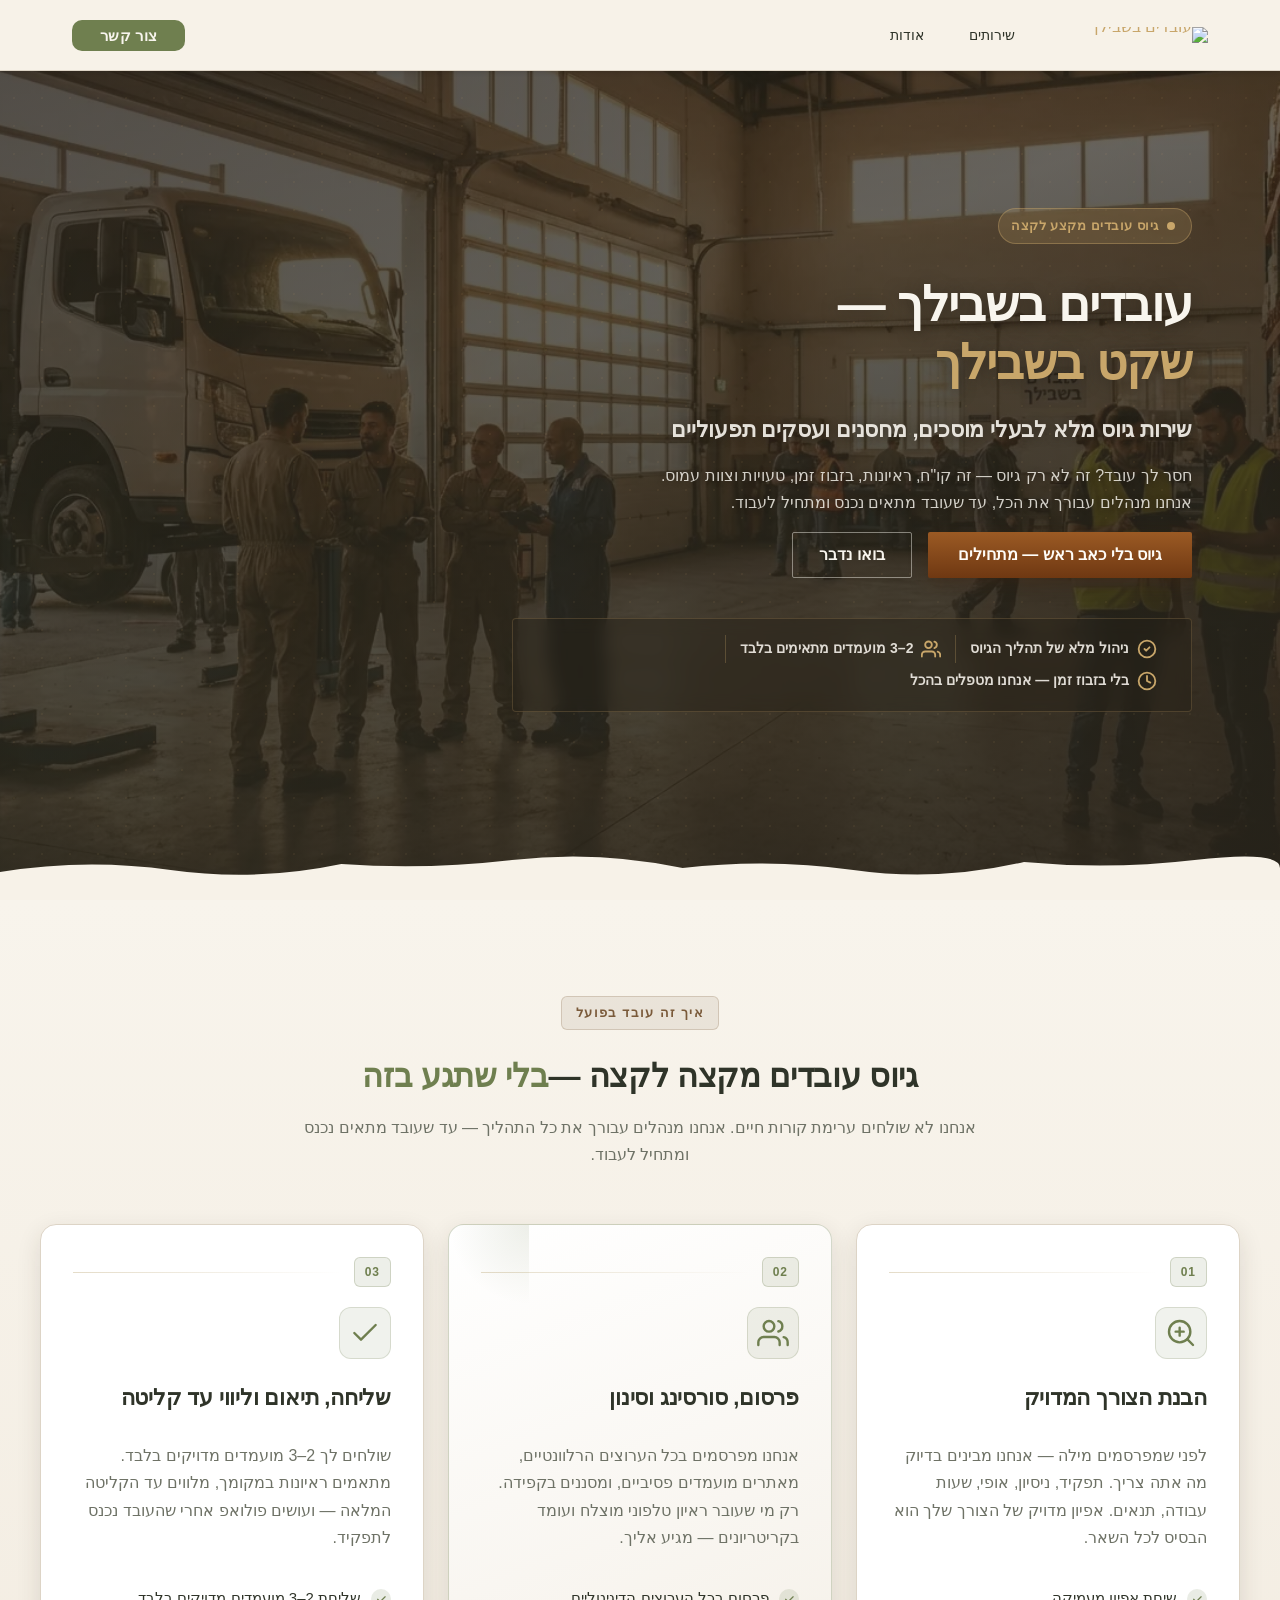
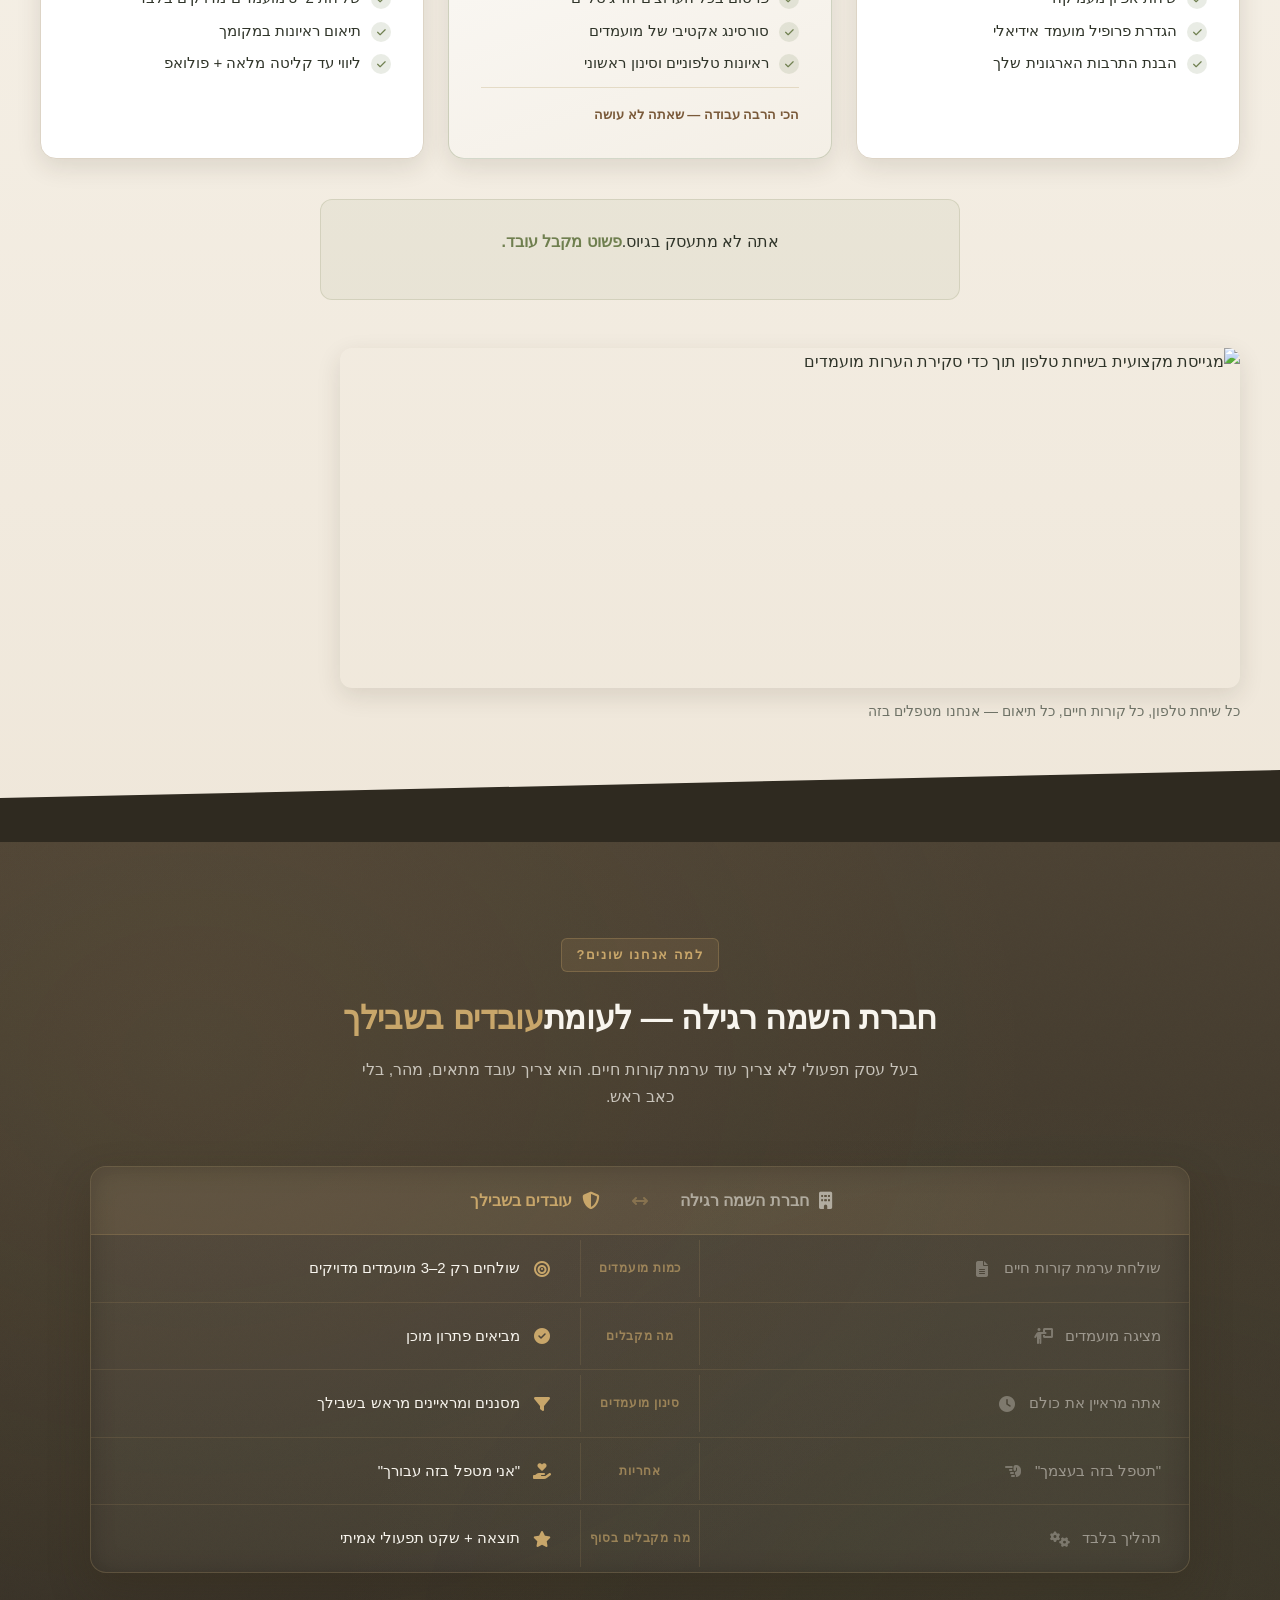
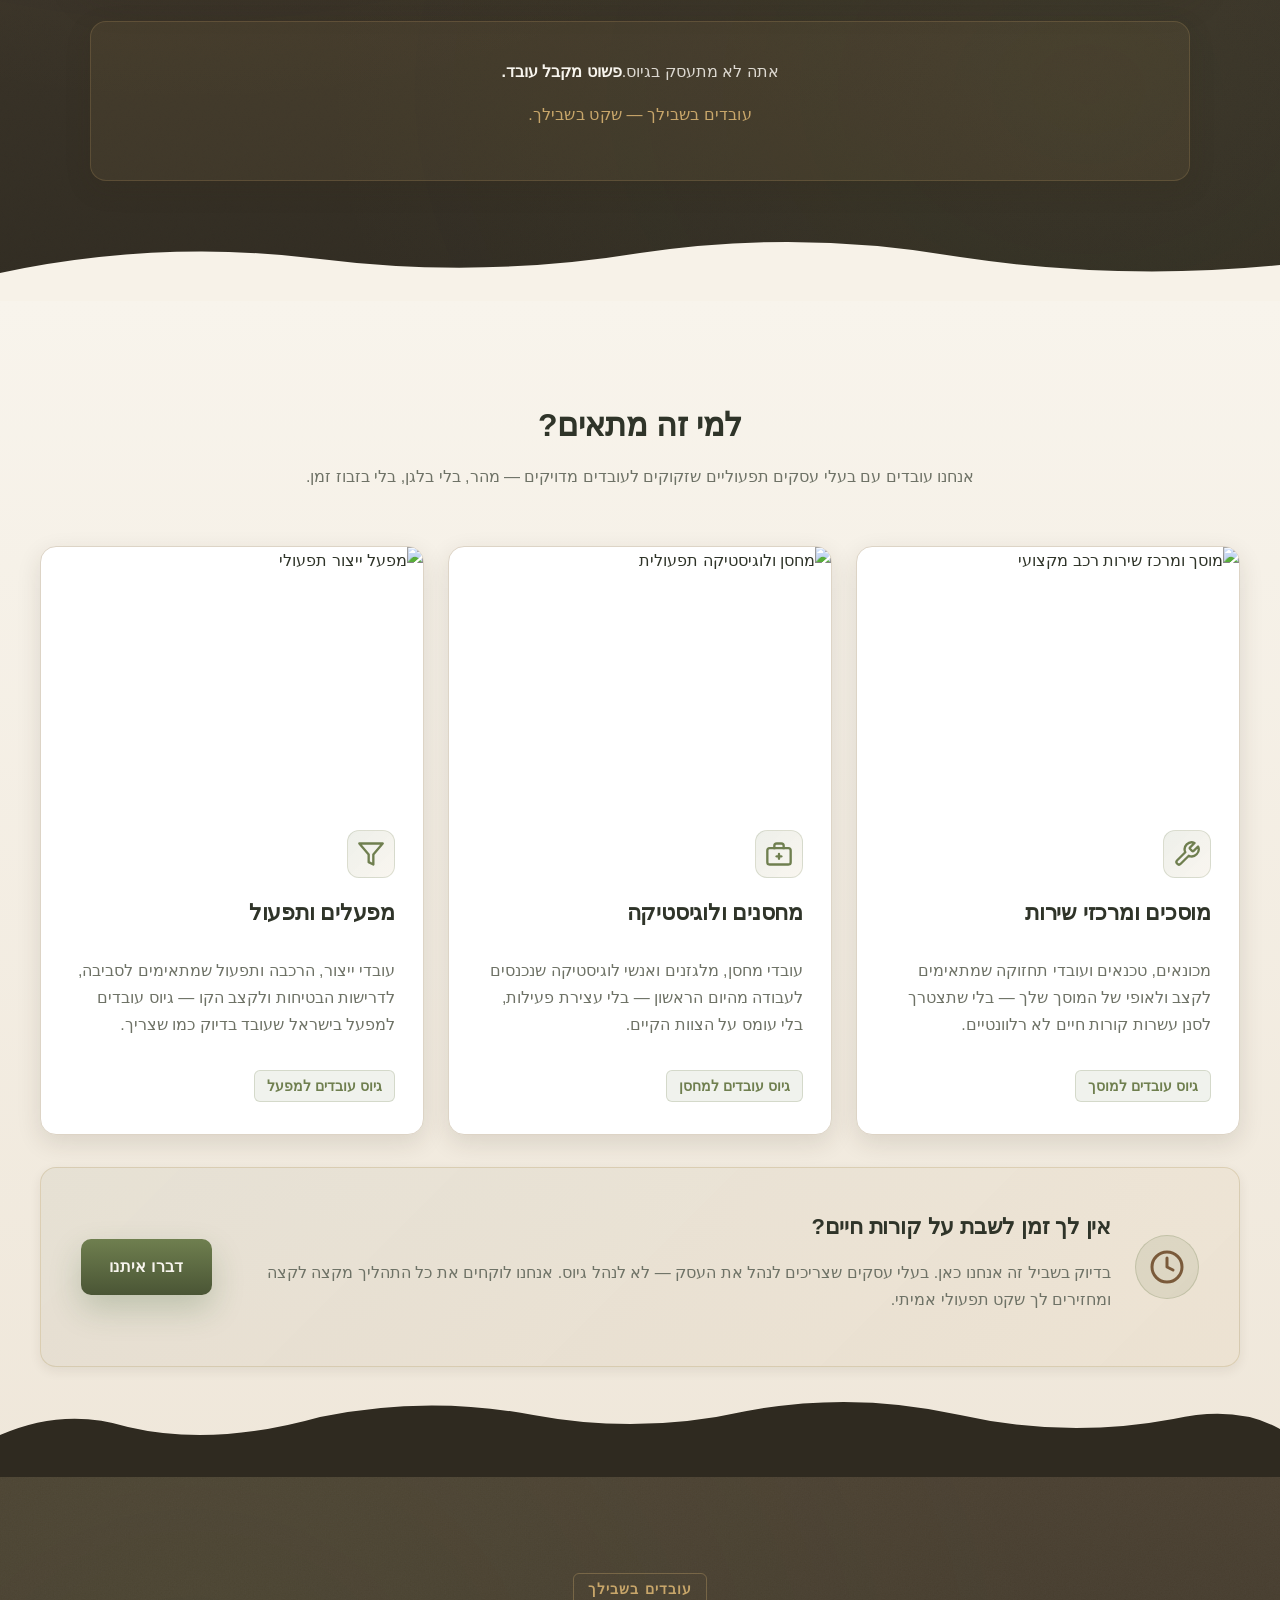
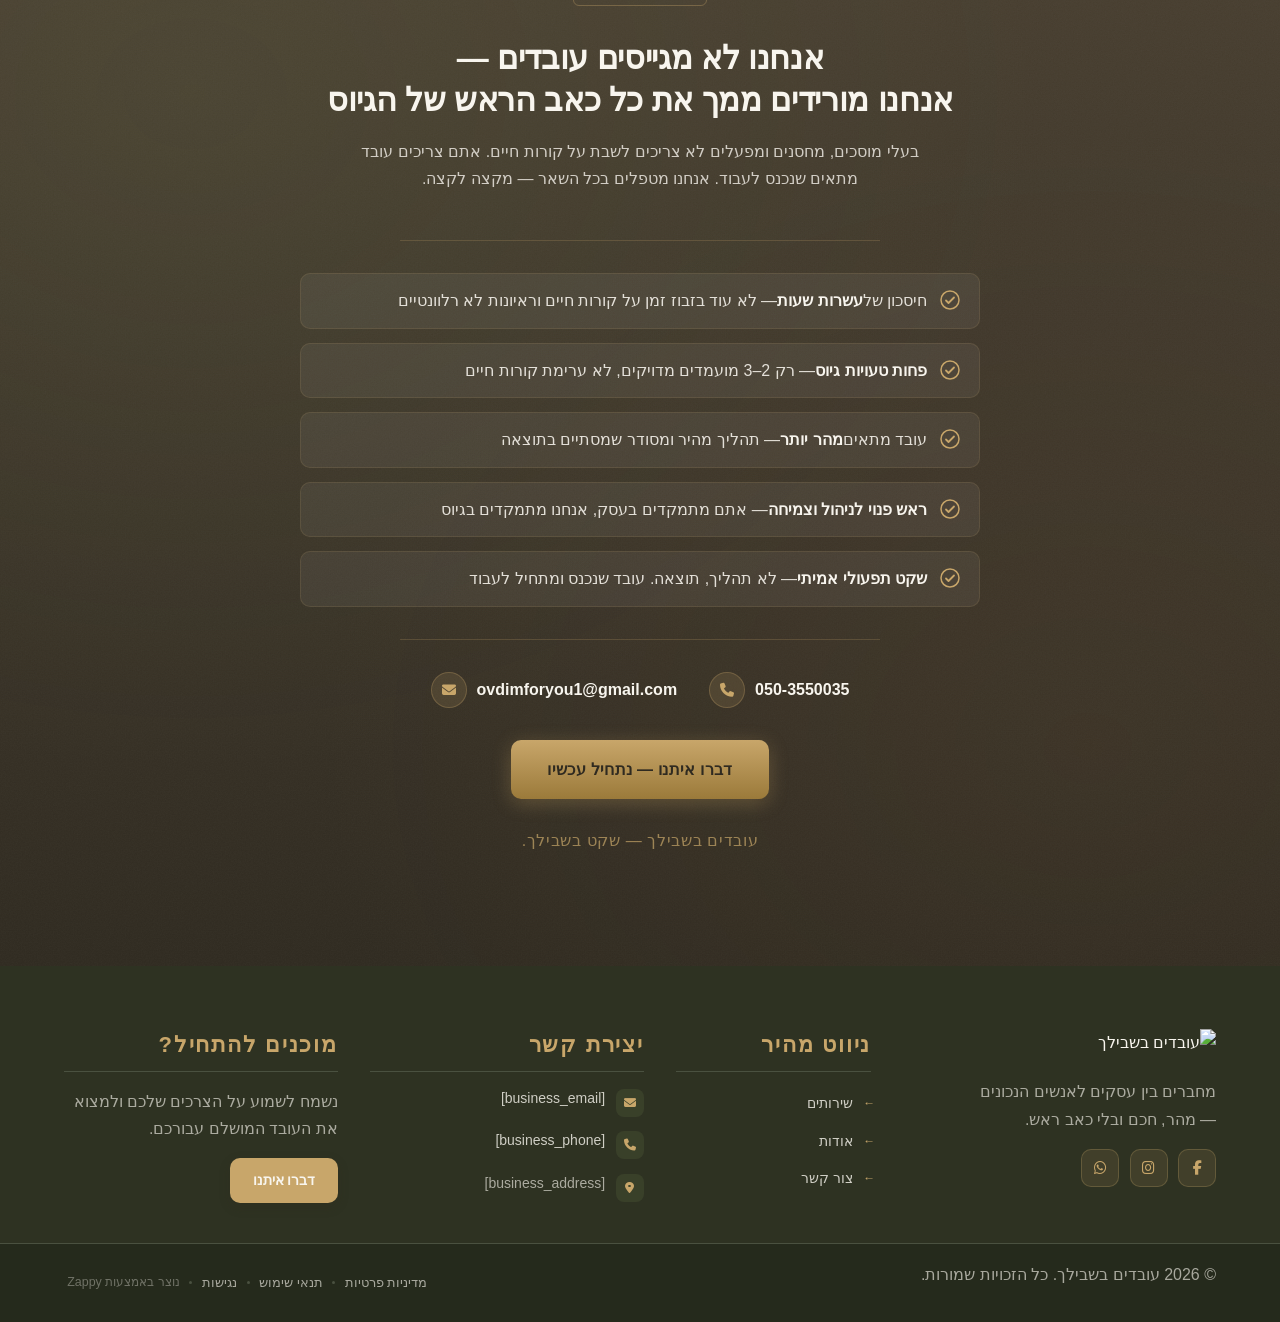
==== commit bcf3ea1b: "Background sync: Progressive GitHub Sync" ====
--- a/public/index.html
+++ b/public/index.html
@@ -1 +1 @@
-<!doctype html><html dir="rtl" lang="he"><head><meta charset="UTF-8"><meta content="width=device-width,initial-scale=1" name="viewport"><meta content="index, follow" name="robots"><title>מפסיקים לחפש, מתחילים לעבוד — עובדים בשבילך</title><meta content="גיוס עובדים למוסך, מפעל או מחסן — בלי קורות חיים מיותרים. אנחנו מביאים לך 2–3 מועמדים מושלמים בלבד. חסוך זמן, חסוך כאבי ראש, קבל עובד שעובד." name="description"><meta content="עובדים בשבילך, גיוס עובדים לעסקים קטנים, השמת עובדים לעסקים תפעוליים, חברת גיוס עובדים לעסקים קטנים" name="keywords"><link href="/assets/favicon.ico" rel="icon" type="image/x-icon"><link href="/assets/favicon-16x16.png" rel="icon" type="image/png" sizes="16x16"><link href="/assets/favicon-32x32.png" rel="icon" type="image/png" sizes="32x32"><link href="/assets/favicon-48x48.png" rel="icon" type="image/png" sizes="48x48"><link href="/assets/favicon-192x192.png" rel="icon" type="image/png" sizes="192x192"><link href="/assets/favicon-512x512.png" rel="icon" type="image/png" sizes="512x512"><link href="/assets/apple-touch-icon.png" rel="apple-touch-icon"><script>!function(){"use strict";var t="2b3ba3d5-87f0-4880-a3df-af7b027c0597",e="https://api.zappy5.com/api/analytics/track",a=18e5,n=2592e6,o=!0,i=!0,r=!0;var s=function(){var e="zappy_visitor_"+t,a=null;try{if(a=localStorage.getItem(e)){var o=JSON.parse(a),i=Date.now();if(i-o.created<n)return o.lastSeen=i,localStorage.setItem(e,JSON.stringify(o)),o.id}}catch(t){console.warn("Zappy Analytics: LocalStorage not available")}var r="zv_"+Date.now()+"_"+Math.random().toString(36).substr(2,9);try{localStorage.setItem(e,JSON.stringify({id:r,created:Date.now(),lastSeen:Date.now()}))}catch(t){}return r}(),c=function(){var e="zappy_session_"+t,n=null;try{if(n=sessionStorage.getItem(e)){var o=JSON.parse(n),i=Date.now();if(i-o.timestamp<a)return o.timestamp=i,sessionStorage.setItem(e,JSON.stringify(o)),o.id}}catch(t){console.warn("Zappy Analytics: SessionStorage not available")}var r="zs_"+Date.now()+"_"+Math.random().toString(36).substr(2,9);try{sessionStorage.setItem(e,JSON.stringify({id:r,timestamp:Date.now()}))}catch(t){}return r}();function l(a,n){n=n||{};var o={website_id:t,event_type:a,page_path:window.location.pathname,referrer:document.referrer||"direct",visitor_id:s,session_id:c,metadata:n};if(navigator.sendBeacon){var i=new Blob([JSON.stringify(o)],{type:"application/json"});navigator.sendBeacon(e,i)}else fetch(e,{method:"POST",headers:{"Content-Type":"application/json"},body:JSON.stringify(o),keepalive:!0}).catch(function(t){console.warn("Zappy Analytics: Failed to track event",t)})}o&&l("pageview",{title:document.title,url:window.location.href}),i&&document.addEventListener("click",function(t){var e=t.target;if("BUTTON"===e.tagName||e.closest("button")){var a="BUTTON"===e.tagName?e:e.closest("button");l("click",{element:"button",text:a.textContent.trim().substring(0,100),id:a.id||null,class:a.className||null})}else if("A"===e.tagName||e.closest("a")){var n="A"===e.tagName?e:e.closest("a");l("navigation",{element:"link",text:n.textContent.trim().substring(0,100),href:n.href,external:n.hostname!==window.location.hostname})}},!0),r&&document.addEventListener("submit",function(t){var e=t.target;l("form_submit",{form_id:e.id||null,form_name:e.name||null,form_action:e.action||null,form_method:e.method||"GET"})},!0);var d=Date.now();window.addEventListener("beforeunload",function(){l("page_unload",{time_on_page:Math.floor((Date.now()-d)/1e3),page_path:window.location.pathname})}),window.zappyAnalytics={track:l,getVisitorId:function(){return s},getSessionId:function(){return c}}}()</script><meta content="מפסיקים לחפש, מתחילים לעבוד — עובדים בשבילך" property="og:title"><meta content="גיוס עובדים למוסך, מפעל או מחסן — בלי קורות חיים מיותרים. אנחנו מביאים לך 2–3 מועמדים מושלמים בלבד. חסוך זמן, חסוך כאבי ראש, קבל עובד שעובד." property="og:description"><meta content="website" property="og:type"><meta content="he_IL" property="og:locale"><meta content="summary_large_image" name="twitter:card"><meta content="מפסיקים לחפש, מתחילים לעבוד — עובדים בשבילך" name="twitter:title"><meta content="גיוס עובדים למוסך, מפעל או מחסן — בלי קורות חיים מיותרים. אנחנו מביאים לך 2–3 מועמדים מושלמים בלבד. חסוך זמן, חסוך כאבי ראש, קבל עובד שעובד." name="twitter:description"><link href="https://cdnjs.cloudflare.com/ajax/libs/font-awesome/6.4.0/css/all.min.css" rel="stylesheet"><link href="/assets/favicon.ico" rel="icon" type="image/x-icon"><link href="/assets/favicon-16x16.png" rel="icon" type="image/png" sizes="16x16"><link href="/assets/favicon-32x32.png" rel="icon" type="image/png" sizes="32x32"><link href="/assets/favicon-48x48.png" rel="icon" type="image/png" sizes="48x48"><link href="/assets/favicon-192x192.png" rel="icon" type="image/png" sizes="192x192"><link href="/assets/favicon-512x512.png" rel="icon" type="image/png" sizes="512x512"><link href="/assets/apple-touch-icon.png" rel="apple-touch-icon"><link href="https://cdn.jsdelivr.net/npm/vanilla-cookieconsent@3/dist/cookieconsent.css" rel="stylesheet"><script src="https://cdn.jsdelivr.net/npm/vanilla-cookieconsent@3/dist/cookieconsent.umd.js"></script><script src="https://cdn.jsdelivr.net/gh/mickidum/acc_toolbar/acctoolbar/acctoolbar.min.js"></script><style data-zappy-section-v2-css="true">.index-hero-section{position:relative;width:100%;min-height:100vh;overflow:visible;display:flex;align-items:center;background-color:#3f4632;color:var(--text-light);padding-bottom:80px;direction:rtl}.index-hero-section .hero-bg-wrapper{position:absolute;inset:0;z-index:0;overflow:hidden}.index-hero-section .hero-bg-wrapper>div{width:100%;height:100%;object-fit:cover}.index-hero-section .hero-scrim{position:absolute;inset:0;z-index:1;pointer-events:none;background-image:linear-gradient(to left,rgba(37,31,24,.88) 0,rgba(37,31,24,.72) 45%,rgba(37,31,24,.25) 100%),linear-gradient(to top,rgba(37,31,24,.75) 0,transparent 55%)}.index-hero-section .hero-container{position:relative;z-index:10;width:100%;max-width:1200px;margin:0 auto;padding:140px 48px 60px}.index-hero-section .hero-content-wrapper{max-width:620px;margin-inline-start:0;text-align:right}.index-hero-section .hero-badge{display:inline-flex;align-items:center;gap:8px;flex-direction:row;background:rgba(200,166,106,.18);border:1px solid rgba(200,166,106,.45);border-radius:999px;padding:6px 14px 6px 10px;margin-bottom:24px;font-size:.8125rem;font-weight:700;letter-spacing:.04em;text-transform:uppercase;color:var(--accent);font-family:Rubik,Assistant,sans-serif}.index-hero-section .hero-badge-dot{display:inline-block;width:8px;height:8px;border-radius:50%;background:var(--accent);flex-shrink:0;animation:hero-pulse 2s ease-in-out infinite}@keyframes hero-pulse{0%,100%{opacity:1;transform:scale(1)}50%{opacity:.6;transform:scale(1.3)}}.index-hero-section .hero-h1{font-family:Ploni,Rubik,Assistant,sans-serif;font-size:3.5rem;font-weight:800;line-height:1.1;letter-spacing:-.03em;color:var(--text-light);margin:0 0 20px;text-shadow:0 2px 24px rgba(0,0,0,.45)}.index-hero-section .hero-h3{font-family:Rubik,Assistant,sans-serif;font-size:1.25rem;font-weight:600;line-height:1.5;color:var(--accent);margin:0 0 20px;text-shadow:0 1px 8px rgba(0,0,0,.35)}.index-hero-section .hero-body{font-family:Rubik,Assistant,sans-serif;font-size:1rem;font-weight:400;line-height:1.75;color:rgba(248,245,238,.88);margin:0 0 36px;text-shadow:0 1px 6px rgba(0,0,0,.3)}.index-hero-section .hero-cta-row{display:flex;flex-direction:row;align-items:center;gap:16px;flex-wrap:wrap;margin-bottom:36px}.index-hero-section .hero-btn-primary{display:inline-block;background:linear-gradient(180deg,#9b5a24 0,#6f3812 100%);color:#fffdf8;padding:15px 32px;border-radius:2px;border:none;font-family:Rubik,Assistant,sans-serif;font-weight:700;font-size:1rem;line-height:1;text-decoration:none;box-shadow:0 4px 18px rgba(66,36,16,.38);transition:all .25s ease;white-space:nowrap}.index-hero-section .hero-btn-primary:hover{transform:translateY(-3px);box-shadow:0 8px 28px rgba(66,36,16,.48);color:#fffdf8}.index-hero-section .btn-ghost-hero{display:inline-block;background:0 0;color:var(--text-light);border:2px solid rgba(248,245,238,.5);padding:13px 28px;border-radius:2px;font-family:Rubik,Assistant,sans-serif;font-weight:600;font-size:1rem;line-height:1;text-decoration:none;transition:all .25s ease;white-space:nowrap}.index-hero-section .btn-ghost-hero:hover{background:rgba(248,245,238,.12);border-color:rgba(248,245,238,.8);transform:translateY(-2px);color:var(--text-light)}.index-hero-section .hero-trust-row{display:flex;flex-direction:row;flex-wrap:wrap;gap:20px;align-items:center}.index-hero-section .hero-trust-item{display:flex;flex-direction:row;align-items:center;gap:8px;font-family:Rubik,Assistant,sans-serif;font-size:.875rem;font-weight:500;color:rgba(248,245,238,.82)}.index-hero-section .hero-trust-item i{color:var(--accent);font-size:.9rem;flex-shrink:0}.index-hero-section .hero-divider-wrapper{position:absolute;bottom:0;left:0;width:100%;height:80px;pointer-events:none;z-index:5}.index-hero-section .hero-divider-wrapper svg{display:block;width:100%;height:100%}@media (max-width:900px){.index-hero-section .hero-h1{font-size:2.6rem}.index-hero-section .hero-container{padding:130px 32px 60px}.index-hero-section .hero-content-wrapper{max-width:100%}}@media (max-width:768px){.index-hero-section{min-height:100svh;align-items:flex-end;padding-bottom:80px}.index-hero-section .hero-scrim{background-image:linear-gradient(to top,rgba(30,25,18,.95) 0,rgba(30,25,18,.72) 55%,rgba(30,25,18,.2) 100%)}.index-hero-section .hero-container{padding:100px 20px 40px}.index-hero-section .hero-content-wrapper{max-width:100%}.index-hero-section .hero-h1{font-size:2rem;margin-bottom:14px}.index-hero-section .hero-h3{font-size:1.05rem;margin-bottom:14px}.index-hero-section .hero-body{font-size:.95rem;margin-bottom:24px}.index-hero-section .hero-cta-row{flex-direction:column;align-items:flex-start;gap:12px;margin-bottom:24px}.index-hero-section .btn-ghost-hero,.index-hero-section .hero-btn-primary{width:100%;text-align:center;padding:14px 20px}.index-hero-section .hero-trust-row{flex-direction:column;align-items:flex-start;gap:10px}.index-hero-section .hero-badge{margin-bottom:16px}}</style><link href="/styles.css" rel="stylesheet"><style id="zappy-dropdown-submenu-styles">#navMenu li:has(.sub-menu),.nav-menu li:has(.sub-menu),.navbar li:has(.sub-menu),nav li:has(.sub-menu){position:relative}#navMenu .sub-menu,.nav-menu .sub-menu,.navbar .sub-menu,nav .sub-menu{display:block!important;position:absolute!important;top:100%;left:0;min-width:220px;background:#fff;border-radius:8px;box-shadow:0 8px 25px rgba(0,0,0,.15);padding:8px 0;opacity:0;visibility:hidden;transform:translateY(10px);transition:all .3s ease;z-index:1000;list-style:none;pointer-events:none}#navMenu li:hover>.sub-menu,.nav-menu li:hover>.sub-menu,.navbar li:hover>.sub-menu,nav li:hover>.sub-menu{opacity:1!important;visibility:visible!important;transform:translateY(0)!important;pointer-events:auto!important}.sub-menu li{list-style:none;margin:0;padding:0}.sub-menu a{display:block!important;padding:10px 16px!important;color:var(--text-dark,#333)!important;font-weight:500;text-decoration:none;white-space:nowrap;transition:background-color .2s}.sub-menu a:hover{background-color:#f5f5f5}[dir=rtl] .nav-menu .sub-menu,[dir=rtl] .navbar .sub-menu,[dir=rtl] nav .sub-menu,html[lang=ar] .nav-menu .sub-menu,html[lang=ar] .navbar .sub-menu,html[lang=ar] nav .sub-menu,html[lang=he] .nav-menu .sub-menu,html[lang=he] .navbar .sub-menu,html[lang=he] nav .sub-menu{left:auto!important;right:0!important}.sub-menu:empty,.sub-menu:not(:has(li)),.sub-menu:not(:has(li:not(.zappy-hidden-menu-item))){display:none!important;opacity:0!important;visibility:hidden!important;pointer-events:none!important}li:has(.menu-group-title):hover>.sub-menu{opacity:1!important;visibility:visible!important;transform:translateY(0)!important;pointer-events:auto!important}#navMenu>li>.menu-group-title,.nav-menu>li>.menu-group-title{display:inline-block;padding:.5rem 1rem;cursor:default;user-select:none}@media (max-width:768px){#navMenu .sub-menu,.nav-menu .sub-menu,.navbar .sub-menu,nav .sub-menu{position:static!important;transform:none!important;box-shadow:none!important;background:0 0!important;max-height:0;overflow:hidden;opacity:0;visibility:hidden;transition:max-height .3s ease,opacity .3s ease;padding:0!important;border-radius:0!important}.sub-menu.mobile-expanded{max-height:500px!important;opacity:1!important;visibility:visible!important;padding:8px 0 8px 16px!important}[dir=rtl] .sub-menu.mobile-expanded,html[lang=he] .sub-menu.mobile-expanded{padding:8px 16px 8px 0!important}#navMenu li:hover>.sub-menu,.nav-menu li:hover>.sub-menu,.navbar li:hover>.sub-menu,nav li:hover>.sub-menu{opacity:0;visibility:hidden;pointer-events:none}#navMenu li>.sub-menu.mobile-expanded,.nav-menu li>.sub-menu.mobile-expanded,.navbar li>.sub-menu.mobile-expanded,nav li>.sub-menu.mobile-expanded{opacity:1!important;visibility:visible!important;pointer-events:auto!important}#navMenu li:has(.sub-menu),.nav-menu li:has(.sub-menu),.navbar li:has(.sub-menu),nav li:has(.sub-menu){display:flex!important;flex-wrap:wrap!important;align-items:center!important;position:relative!important;min-height:44px!important}#navMenu li:has(.sub-menu)>a,.nav-menu li:has(.sub-menu)>a,.navbar li:has(.sub-menu)>a,nav li:has(.sub-menu)>a{flex:1!important;min-width:0!important}#navMenu li:has(.sub-menu)>.menu-group-title,.nav-menu li:has(.sub-menu)>.menu-group-title,.navbar li:has(.sub-menu)>.menu-group-title,nav li:has(.sub-menu)>.menu-group-title{flex:1!important;min-width:0!important;padding:0!important;line-height:inherit!important}#navMenu li:has(.sub-menu)>.sub-menu,.nav-menu li:has(.sub-menu)>.sub-menu,.navbar li:has(.sub-menu)>.sub-menu,nav li:has(.sub-menu)>.sub-menu{flex-basis:100%!important;width:100%!important}#navMenu li:has(.sub-menu)>a [class*=arrow],#navMenu li:has(.sub-menu)>a [class*=chevron],.nav-menu li:has(.sub-menu)>a .fa-angle-down,.nav-menu li:has(.sub-menu)>a .fa-chevron-down,.nav-menu li:has(.sub-menu)>a [class*=arrow],.nav-menu li:has(.sub-menu)>a [class*=chevron],nav li:has(.sub-menu)>a [class*=arrow],nav li:has(.sub-menu)>a [class*=chevron]{display:none!important;visibility:hidden!important}.mobile-submenu-toggle{display:flex!important;align-items:center!important;justify-content:center!important;width:44px!important;height:auto!important;background:0 0!important;border:none!important;cursor:pointer!important;color:var(--text-dark)!important;position:static!important;flex-shrink:0!important;align-self:stretch!important;z-index:2!important;padding:0!important;margin:0!important}.mobile-submenu-toggle::after{content:''!important;width:0!important;height:0!important;border-left:6px solid transparent!important;border-right:6px solid transparent!important;border-top:7px solid currentColor!important;transition:transform .3s ease!important}.mobile-submenu-toggle.expanded::after{transform:rotate(180deg)!important}.sub-menu a{padding:10px 0!important;display:block!important;color:var(--text-dark)!important}.navbar .sub-menu li a,.zappy-products-dropdown .sub-menu a,nav.navbar .sub-menu li a{color:var(--text-dark)!important}}@media (min-width:769px){.mobile-submenu-toggle{display:none!important}}</style><style id="mobile-lang-menu-deployed-css">@media (max-width:768px){.lang-switcher,.nav-container .lang-switcher,.nav-cta-container .lang-switcher,.nav-ecommerce-icons .lang-switcher,.nav-icons-left .lang-switcher,.navbar .lang-switcher,.navbar .nav-cta-container .lang-switcher{display:none!important}.mobile-lang-menu{width:100%;border-top:1px solid rgba(128,128,128,.2);padding:8px 0 0 0;margin-top:8px}.mobile-lang-toggle{display:flex!important;align-items:center;justify-content:space-between;width:100%;padding:12px 16px;background:0 0;border:none;cursor:pointer;font-size:15px;color:inherit;font-family:inherit}.mobile-lang-toggle::after{content:'';display:inline-block;width:8px;height:8px;border-right:2px solid currentColor;border-bottom:2px solid currentColor;transform:rotate(45deg);transition:transform .3s ease;margin-left:8px}.mobile-lang-toggle.expanded::after{transform:rotate(-135deg)}.mobile-lang-options{max-height:0;overflow:hidden;transition:max-height .3s ease}.mobile-lang-options.expanded{max-height:300px}.mobile-lang-option{display:flex!important;align-items:center;gap:10px;padding:10px 24px;text-decoration:none;color:inherit;font-size:14px;font-family:inherit}.mobile-lang-option:hover{background:rgba(128,128,128,.1)}.mobile-lang-option.active{font-weight:600;opacity:.7;pointer-events:none}.mobile-lang-option img{width:20px;height:20px;border-radius:50%}}@media (min-width:769px){.mobile-lang-menu{display:none!important}}</style><style id="zappy-widget-visibility">#mic-access-tool-box,#mic-access-tool-general-button,#mic-init-access-tool #mic-access-tool-box,#mic-init-access-tool #mic-access-tool-general-button,#mic-init-access-tool .mic-access-tool-general-button,._access-icon,._access-menu,.mic-access-tool-box,.mic-access-tool-general-button,div[id*=mic-access-tool-box]{display:none!important;visibility:hidden!important;opacity:0!important;pointer-events:none!important}</style></head><body><nav class="navbar" dir="rtl"><button aria-label="Menu" class="mobile-toggle" id="mobileToggle"><svg viewBox="0 0 24 24" fill="none" height="24" width="24" class="hamburger-icon"><path d="M3 12h18M3 6h18M3 18h18" stroke="currentColor" stroke-linecap="round" stroke-width="2"></path></svg><svg viewBox="0 0 24 24" fill="none" height="24" width="24" class="close-icon" style="display:none"><path d="M18 6L6 18M6 6l12 12" stroke="currentColor" stroke-linecap="round" stroke-width="2"></path></svg></button><button aria-label="Call" class="phone-header-btn" data-phone="[business_phone]"><svg viewBox="0 0 24 24" fill="currentColor" height="20" width="20"><path d="M22 16.92v3a2 2 0 0 1-2.18 2 19.79 19.79 0 0 1-8.63-3.07 19.5 19.5 0 0 1-6-6 19.79 19.79 0 0 1-3.07-8.67A2 2 0 0 1 4.11 2h3a2 2 0 0 1 2 1.72 12.84 12.84 0 0 0 .7 2.81 2 2 0 0 1-.45 2.11L8.09 9.91a16 16 0 0 0 6 6l1.27-1.27a2 2 0 0 1 2.11-.45 12.84 12.84 0 0 0 2.81.7A2 2 0 0 1 22 16.92z"></path></svg></button><div class="nav-container"><div class="nav-right-group"><div class="nav-brand"><a href="/" class="logo-link"><img alt="עובדים בשבילך" src="/assets/logo.webp" class="logo"></a></div><ul class="nav-menu" id="navMenu"><li><a href="/services">שירותים</a></li><li><a href="/about">אודות</a></li></ul></div><div class="nav-cta-container"><a href="/contact" class="nav-cta-btn">צור קשר</a></div></div></nav><script>window.addEventListener("load",function(){const e=document.querySelector(".navbar, nav, header");if(!e)return void console.log("[Navbar] Navbar element not found");let t=document.getElementById("mobileToggle")||document.querySelector(".mobile-toggle")||document.querySelector(".hamburger")||document.querySelector(".hamburger-menu")||document.querySelector(".menu-toggle")||document.querySelector(".burger-menu")||document.querySelector('[aria-label="Menu"]')||document.querySelector('[aria-label="תפריט"]');const o=document.querySelector(".phone-header-btn"),n=window.getComputedStyle(e);let r=n.backgroundColor;if(console.log("[Navbar] Initial navbar background:",r),"transparent"===r||"rgba(0, 0, 0, 0)"===r||r.startsWith("rgba")&&r.includes(", 0)")){const e=n.backgroundImage;if(e&&"none"!==e)console.log("[Navbar] Navbar has background image/gradient, using dark text"),r="rgb(240, 240, 240)";else{const e=window.getComputedStyle(document.body).backgroundColor;console.log("[Navbar] Navbar transparent, using body background:",e),r=e}}const i=r.match(/\d+/g);if(i&&i.length>=3){const e=(.299*parseInt(i[0])+.587*parseInt(i[1])+.114*parseInt(i[2]))/255;console.log("[Navbar] Mobile button colors preserved from Claude CSS (luminance:",e.toFixed(2)+")");const n=document.createElement("style");n.id="zappy-mobile-nav-fix";document.documentElement.lang;document.documentElement.dir,n.textContent='\n        /* Hide mobile buttons on desktop, show only on mobile */\n        @media (min-width: 769px) {\n          .mobile-toggle,\n          .phone-header-btn {\n            display: none !important;\n          }\n        }\n        \n        /* Show and position mobile buttons correctly on mobile */\n        @media (max-width: 768px) {\n          .mobile-toggle,\n          .phone-header-btn {\n            position: absolute !important;\n            top: 50% !important;\n            transform: translateY(-50%) !important;\n            z-index: 1001 !important;\n            display: flex !important;\n            align-items: center !important;\n            justify-content: center !important;\n            width: 36px !important;\n            height: 36px !important;\n            border-radius: 50% !important;\n            border: none !important;\n            cursor: pointer !important;\n            padding: 6px !important;\n            background: none !important;\n            color: var(--nav-text, var(--text-dark)) !important;\n          }\n          \n          /* LTR positioning (default): hamburger LEFT, phone RIGHT */\n          html:not([dir="rtl"]):not([lang="he"]):not([lang="ar"]) .mobile-toggle,\n          html[dir="ltr"] .mobile-toggle {\n            left: 12px !important;\n            right: auto !important;\n          }\n          html:not([dir="rtl"]):not([lang="he"]):not([lang="ar"]) .phone-header-btn,\n          html[dir="ltr"] .phone-header-btn {\n            right: 12px !important;\n            left: auto !important;\n          }\n          \n          /* RTL positioning: hamburger RIGHT, phone LEFT */\n          html[dir="rtl"] .mobile-toggle,\n          html[lang="he"] .mobile-toggle,\n          html[lang="ar"] .mobile-toggle {\n            right: 12px !important;\n            left: auto !important;\n          }\n          html[dir="rtl"] .phone-header-btn,\n          html[lang="he"] .phone-header-btn,\n          html[lang="ar"] .phone-header-btn {\n            left: 12px !important;\n            right: auto !important;\n          }\n          \n          /* CRITICAL: Ensure nav-container has min-height on mobile */\n          /* All children are positioned absolutely/fixed on mobile, so height:auto collapses to 0 */\n          .nav-container {\n            min-height: 70px !important;\n            position: relative !important;\n          }\n          \n          /* Ensure SVG icons are properly sized and inherit color */\n          .mobile-toggle svg,\n          .phone-header-btn svg {\n            width: 24px !important;\n            height: 24px !important;\n            /* Don\'t force display - let JavaScript control hamburger/close toggle */\n          }\n          \n          /* Reset nav-cta-container on mobile - remove desktop box-shadow/padding */\n          /* that creates a visible ghost box when CTA button is hidden */\n          .nav-cta-container {\n            box-shadow: none !important;\n            padding: 0 !important;\n          }\n          \n          /* Hide nav-cta-container entirely on mobile when there\'s no lang-switcher */\n          /* (only the CTA button is inside, and it\'s hidden on mobile) */\n          .nav-cta-container:not(:has(.lang-switcher)) {\n            display: none !important;\n          }\n          \n          /* CRITICAL: Prevent hero image fade gradient from bleeding over headline text */\n          /* The .image-fade-gradient has bottom: -30px (extends below parent) */\n          /* On mobile stacked layout, this overlaps the h1 text below the image */\n          .hero-image-column {\n            overflow: hidden !important;\n          }\n          .image-fade-gradient {\n            bottom: 0 !important;\n          }\n          \n          /* Hide desktop language switcher on mobile - hamburger menu handles it */\n          /* High specificity to override stored CSS */\n          .lang-switcher,\n          .nav-cta-container .lang-switcher,\n          .nav-container .lang-switcher,\n          .navbar .lang-switcher,\n          .navbar .nav-cta-container .lang-switcher {\n            display: none !important;\n          }\n        }\n      ';const r=document.getElementById("zappy-mobile-nav-fix");r&&r.remove(),document.head.appendChild(n),console.log("[Navbar] Critical CSS injected for mobile nav positioning");const l=window.innerWidth<=768;if(t){const e=t.querySelector(".hamburger-icon"),o=t.querySelector(".close-icon");e&&(e.style.setProperty("width","24px","important"),e.style.setProperty("height","24px","important"),e.style.setProperty("display","block","important")),o&&(o.style.setProperty("width","24px","important"),o.style.setProperty("height","24px","important"),o.style.setProperty("display","none","important")),l?(t.style.setProperty("position","absolute","important"),t.style.setProperty("top","50%","important"),t.style.setProperty("transform","translateY(-50%)","important"),t.style.setProperty("z-index","1001","important"),t.style.removeProperty("left"),t.style.removeProperty("right"),console.log("[Navbar] Mobile toggle positioning applied (mobile viewport)")):(t.style.removeProperty("position"),t.style.removeProperty("top"),t.style.removeProperty("transform"),t.style.removeProperty("z-index"),t.style.removeProperty("left"),t.style.removeProperty("right"),console.log("[Navbar] Desktop viewport - cleared mobile toggle inline positioning"))}if(o){const e=o.querySelector("svg");e&&(e.style.width="24px",e.style.height="24px",e.setAttribute("width","24"),e.setAttribute("height","24")),l?(o.style.setProperty("position","absolute","important"),o.style.setProperty("top","50%","important"),o.style.setProperty("transform","translateY(-50%)","important"),o.style.setProperty("z-index","1001","important"),o.style.removeProperty("left"),o.style.removeProperty("right"),console.log("[Navbar] Phone button positioning applied (mobile viewport)")):(o.style.removeProperty("position"),o.style.removeProperty("top"),o.style.removeProperty("transform"),o.style.removeProperty("z-index"),o.style.removeProperty("left"),o.style.removeProperty("right"),console.log("[Navbar] Desktop viewport - cleared phone button inline positioning"))}}else console.log("[Navbar] Could not parse background color:",r);t=document.getElementById("mobileToggle")||document.querySelector(".mobile-toggle")||document.querySelector(".hamburger")||document.querySelector(".hamburger-menu")||document.querySelector(".menu-toggle")||document.querySelector(".burger-menu")||document.querySelector('[aria-label="Menu"]')||document.querySelector('[aria-label="תפריט"]');const l=document.getElementById("navMenu")||document.querySelector(".nav-menu")||document.querySelector(".nav-links")||document.querySelector("nav ul:not(.submenu)");if(!t||!l)return void console.log("[Navbar] Mobile toggle or menu not found:",{toggle:!!t,menu:!!l});l.id||(l.id="navMenu"),console.log("[Navbar] Initializing mobile menu...");const a=t.cloneNode(!0);t.parentNode.replaceChild(a,t),a.addEventListener("click",function(e){e.preventDefault(),e.stopPropagation();const t=this.querySelector(".hamburger-icon"),o=this.querySelector(".close-icon");l.classList.contains("active")?(l.classList.remove("active"),t&&t.style.setProperty("display","block","important"),o&&o.style.setProperty("display","none","important"),document.body.style.overflow="",console.log("[Navbar] Menu closed")):(l.classList.add("active"),t&&t.style.setProperty("display","none","important"),o&&o.style.setProperty("display","block","important"),document.body.style.overflow="hidden",console.log("[Navbar] Menu opened"))}),l.querySelectorAll("a").forEach(function(e){e.addEventListener("click",function(){if("#"===this.getAttribute("href"))return;const e=a.querySelector(".hamburger-icon"),t=a.querySelector(".close-icon");l.classList.remove("active"),e&&e.style.setProperty("display","block","important"),t&&t.style.setProperty("display","none","important"),document.body.style.overflow="",console.log("[Navbar] Menu closed (link clicked)")})});var s=l.querySelectorAll(".dropdown-toggle");s.forEach(function(e){e.addEventListener("click",function(e){e.preventDefault(),e.stopPropagation();var t=this.closest(".nav-dropdown");t&&(t.parentNode.querySelectorAll(".nav-dropdown.open").forEach(function(e){e!==t&&e.classList.remove("open")}),t.classList.toggle("open"),console.log("[Navbar] Dropdown toggled:",t.classList.contains("open")?"open":"closed"))})}),document.addEventListener("click",function(e){e.target.closest(".nav-dropdown")||document.querySelectorAll(".nav-dropdown.open").forEach(function(e){e.classList.remove("open")})}),console.log("[Navbar] Dropdown handlers initialized for "+s.length+" dropdowns"),o&&o.addEventListener("click",function(){const e=document.querySelectorAll('a[href^="tel:"]'),t=e.length>0?e[0].getAttribute("href").replace("tel:",""):"[business_phone]";window.location.href="tel:"+t,console.log("[Navbar] Phone button clicked")}),console.log("[Navbar] Mobile menu initialized successfully");const p=function(){const e=document.querySelector(".whatsapp-float");e&&(window.innerWidth>=769?(e.style.setProperty("display","none","important"),e.style.setProperty("visibility","hidden","important"),e.style.setProperty("opacity","0","important"),e.style.setProperty("pointer-events","none","important"),console.log("[WhatsApp] Button hidden on desktop")):(e.style.removeProperty("display"),e.style.removeProperty("visibility"),e.style.removeProperty("opacity"),e.style.removeProperty("pointer-events"),console.log("[WhatsApp] Button visible on mobile")))};let c;p(),window.addEventListener("resize",function(){clearTimeout(c),c=setTimeout(p,100)})})</script><main><section class="index-hero-section" data-layout-spec="בית-hero" dir="rtl" data-hero-type="fullscreen-scrim" data-zappy-section="true"><div class="hero-bg-wrapper"><div style="background-image:url('assets/site-index-hero-image-1.webp');background-size:cover;background-position:center;width:100%;height:100%;position:absolute;inset:0"></div></div><div class="hero-scrim" aria-hidden="true"></div><div class="hero-container"><div class="hero-content-wrapper"><div class="hero-badge"><span class="hero-badge-dot"></span><span>גיוס עובדים מקצה לקצה</span></div><h1 class="hero-h1">עובדים בשבילך —<br>שקט בשבילך</h1><h3 class="hero-h3">שירות גיוס מלא לבעלי מוסכים, מחסנים ועסקים תפעוליים</h3><p class="hero-body">חסר לך עובד? זה לא רק גיוס — זה קו"ח, ראיונות, בזבוז זמן, טעויות וצוות עמוס.<br>אנחנו מנהלים עבורך את הכל, עד שעובד מתאים נכנס ומתחיל לעבוד.</p><div class="hero-cta-row"><a href="/contact" class="btn-primary hero-btn-primary">גיוס בלי כאב ראש — מתחילים</a><a href="/contact" class="btn-ghost-hero">בואו נדבר</a></div><div class="hero-trust-row"><div class="hero-trust-item"><i class="fa-solid fa-check-circle" aria-hidden="true"></i><span>ניהול מלא של תהליך הגיוס</span></div><div class="hero-trust-item"><i class="fa-solid fa-check-circle" aria-hidden="true"></i><span>2–3 מועמדים מתאימים בלבד</span></div><div class="hero-trust-item"><i class="fa-solid fa-check-circle" aria-hidden="true"></i><span>בלי בזבוז זמן — אנחנו מטפלים בהכל</span></div></div></div></div><div class="hero-divider-wrapper"><svg viewBox="0 0 1200 80" xmlns="http://www.w3.org/2000/svg" aria-hidden="true" data-no-icon-edit="true" preserveAspectRatio="none"><path d="M0,80 L0,48 Q80,36 160,44 T320,40 Q400,36 480,44 T640,38 Q720,44 800,36 T960,42 Q1040,36 1120,44 T1200,40 L1200,80 Z" fill="#F7F2E8"></path></svg></div></section><section class="index-process-section" data-layout-spec="בית-process" dir="rtl"><div class="index-process-container"><div class="index-process-header"><span class="index-process-eyebrow">איך זה עובד בפועל</span><h2 class="index-process-title">גיוס עובדים מקצה לקצה —<span class="index-process-title-accent">בלי שתגע בזה</span></h2><p class="index-process-subtitle">אנחנו לא שולחים ערימת קורות חיים. אנחנו מנהלים עבורך את כל התהליך — עד שעובד מתאים נכנס ומתחיל לעבוד.</p></div><div class="index-process-cards"><article class="index-process-card"><div class="index-process-card-step"><span class="index-process-step-number">01</span><div class="index-process-step-line"></div></div><div class="index-process-card-body"><div class="index-process-card-icon"><svg viewBox="0 0 24 24" xmlns="http://www.w3.org/2000/svg" data-element-type="icon" data-icon-type="svg" fill="none" height="32" width="32" aria-hidden="true" stroke="currentColor" stroke-linecap="round" stroke-linejoin="round" stroke-width="1.8"><circle cx="11" cy="11" r="8"></circle><line x1="21" x2="16.65" y1="21" y2="16.65"></line><line x1="11" x2="11" y1="8" y2="14"></line><line x1="8" x2="14" y1="11" y2="11"></line></svg></div><h3 class="index-process-card-title">הבנת הצורך המדויק</h3><p class="index-process-card-desc">לפני שמפרסמים מילה — אנחנו מבינים בדיוק מה אתה צריך. תפקיד, ניסיון, אופי, שעות עבודה, תנאים. אפיון מדויק של הצורך שלך הוא הבסיס לכל השאר.</p><ul class="index-process-checklist"><li><span class="index-process-check-icon" aria-hidden="true"><i class="fa-solid fa-check"></i></span><span>שיחת אפיון מעמיקה</span></li><li><span class="index-process-check-icon" aria-hidden="true"><i class="fa-solid fa-check"></i></span><span>הגדרת פרופיל מועמד אידיאלי</span></li><li><span class="index-process-check-icon" aria-hidden="true"><i class="fa-solid fa-check"></i></span><span>הבנת התרבות הארגונית שלך</span></li></ul></div></article><article class="index-process-card index-process-card--featured"><div class="index-process-card-step"><span class="index-process-step-number">02</span><div class="index-process-step-line"></div></div><div class="index-process-card-body"><div class="index-process-card-icon"><svg viewBox="0 0 24 24" xmlns="http://www.w3.org/2000/svg" data-element-type="icon" data-icon-type="svg" fill="none" height="32" width="32" aria-hidden="true" stroke="currentColor" stroke-linecap="round" stroke-linejoin="round" stroke-width="1.8"><path d="M17 21v-2a4 4 0 0 0-4-4H5a4 4 0 0 0-4 4v2"></path><circle cx="9" cy="7" r="4"></circle><path d="M23 21v-2a4 4 0 0 0-3-3.87"></path><path d="M16 3.13a4 4 0 0 1 0 7.75"></path></svg></div><h3 class="index-process-card-title">פרסום, סורסינג וסינון</h3><p class="index-process-card-desc">אנחנו מפרסמים בכל הערוצים הרלוונטיים, מאתרים מועמדים פסיביים, ומסננים בקפידה. רק מי שעובר ראיון טלפוני מוצלח ועומד בקריטריונים — מגיע אליך.</p><ul class="index-process-checklist"><li><span class="index-process-check-icon" aria-hidden="true"><i class="fa-solid fa-check"></i></span><span>פרסום בכל הערוצים הדיגיטליים</span></li><li><span class="index-process-check-icon" aria-hidden="true"><i class="fa-solid fa-check"></i></span><span>סורסינג אקטיבי של מועמדים</span></li><li><span class="index-process-check-icon" aria-hidden="true"><i class="fa-solid fa-check"></i></span><span>ראיונות טלפוניים וסינון ראשוני</span></li></ul><div class="index-process-card-badge">הכי הרבה עבודה — שאתה לא עושה</div></div></article><article class="index-process-card"><div class="index-process-card-step"><span class="index-process-step-number">03</span><div class="index-process-step-line"></div></div><div class="index-process-card-body"><div class="index-process-card-icon"><svg viewBox="0 0 24 24" xmlns="http://www.w3.org/2000/svg" data-element-type="icon" data-icon-type="svg" fill="none" height="32" width="32" aria-hidden="true" stroke="currentColor" stroke-linecap="round" stroke-linejoin="round" stroke-width="1.8"><polyline points="20 6 9 17 4 12"></polyline></svg></div><h3 class="index-process-card-title">שליחה, תיאום וליווי עד קליטה</h3><p class="index-process-card-desc">שולחים לך 2–3 מועמדים מדויקים בלבד. מתאמים ראיונות במקומך, מלווים עד הקליטה המלאה — ועושים פולואפ אחרי שהעובד נכנס לתפקיד.</p><ul class="index-process-checklist"><li><span class="index-process-check-icon" aria-hidden="true"><i class="fa-solid fa-check"></i></span><span>שליחת 2–3 מועמדים מדויקים בלבד</span></li><li><span class="index-process-check-icon" aria-hidden="true"><i class="fa-solid fa-check"></i></span><span>תיאום ראיונות במקומך</span></li><li><span class="index-process-check-icon" aria-hidden="true"><i class="fa-solid fa-check"></i></span><span>ליווי עד קליטה מלאה + פולואפ</span></li></ul></div></article></div><div class="index-process-closing"><p class="index-process-closing-text">אתה לא מתעסק בגיוס.<strong>פשוט מקבל עובד.</strong></p></div><div class="index-process-image-strip"><figure class="index-process-image-figure"><img alt="מגייסת מקצועית בשיחת טלפון תוך כדי סקירת הערות מועמדים" src="/assets/site-index-process-image-1.webp" data-context="A professional Israeli female recruiter sitting at a clean desk, speaking on the phone with a focused expression while reviewing handwritten candidate notes and a printed checklist. Warm natural light, earthy tones, a mug of coffee beside her. Documentary-style, authentic workplace photography, not staged. Warm olive and brown color palette." data-placeholder="index-process-image-1" height="340" width="900"><figcaption class="index-process-image-caption">כל שיחת טלפון, כל קורות חיים, כל תיאום — אנחנו מטפלים בזה</figcaption></figure></div></div><div class="index-process-divider-wrapper"><svg viewBox="0 0 1200 72" xmlns="http://www.w3.org/2000/svg" aria-hidden="true" data-no-icon-edit="true" preserveAspectRatio="none"><path d="M0,72 L0,28 L1200,0 L1200,72 Z" fill="#2F2A20"></path></svg></div></section><section class="index-comparison-section" data-layout-spec="בית-comparison" dir="rtl"><div class="index-comparison-section__noise" aria-hidden="true"></div><div class="index-comparison-section__container"><div class="index-comparison-section__header"><span class="index-comparison-section__eyebrow">למה אנחנו שונים?</span><h2 class="index-comparison-section__title">חברת השמה רגילה — לעומת<em>עובדים בשבילך</em></h2><p class="index-comparison-section__subtitle">בעל עסק תפעולי לא צריך עוד ערמת קורות חיים. הוא צריך עובד מתאים, מהר, בלי כאב ראש.</p></div><div class="index-comparison-section__board"><div class="index-comparison-section__board-header"><div class="index-comparison-section__col-label index-comparison-section__col-label--other"><i class="fa-solid fa-building" aria-hidden="true"></i><span>חברת השמה רגילה</span></div><div class="index-comparison-section__col-center-icon" aria-hidden="true"><i class="fa-solid fa-arrows-left-right"></i></div><div class="index-comparison-section__col-label index-comparison-section__col-label--us"><i class="fa-solid fa-shield-halved" aria-hidden="true"></i><span>עובדים בשבילך</span></div></div><div class="index-comparison-section__row"><div class="index-comparison-section__cell index-comparison-section__cell--other"><i class="fa-solid index-comparison-section__cell-icon fa-file-lines" aria-hidden="true"></i><span>שולחת ערמת קורות חיים</span></div><div class="index-comparison-section__row-topic"><span>כמות מועמדים</span></div><div class="index-comparison-section__cell index-comparison-section__cell--us"><i class="fa-solid index-comparison-section__cell-icon fa-bullseye" aria-hidden="true"></i><span>שולחים רק 2–3 מועמדים מדויקים</span></div></div><div class="index-comparison-section__row"><div class="index-comparison-section__cell index-comparison-section__cell--other"><i class="fa-solid index-comparison-section__cell-icon fa-person-chalkboard" aria-hidden="true"></i><span>מציגה מועמדים</span></div><div class="index-comparison-section__row-topic"><span>מה מקבלים</span></div><div class="index-comparison-section__cell index-comparison-section__cell--us"><i class="fa-solid index-comparison-section__cell-icon fa-circle-check" aria-hidden="true"></i><span>מביאים פתרון מוכן</span></div></div><div class="index-comparison-section__row"><div class="index-comparison-section__cell index-comparison-section__cell--other"><i class="fa-solid index-comparison-section__cell-icon fa-clock" aria-hidden="true"></i><span>אתה מראיין את כולם</span></div><div class="index-comparison-section__row-topic"><span>סינון מועמדים</span></div><div class="index-comparison-section__cell index-comparison-section__cell--us"><i class="fa-solid index-comparison-section__cell-icon fa-filter" aria-hidden="true"></i><span>מסננים ומראיינים מראש בשבילך</span></div></div><div class="index-comparison-section__row"><div class="index-comparison-section__cell index-comparison-section__cell--other"><i class="fa-solid index-comparison-section__cell-icon fa-hand-point-left" aria-hidden="true"></i><span>"תטפל בזה בעצמך"</span></div><div class="index-comparison-section__row-topic"><span>אחריות</span></div><div class="index-comparison-section__cell index-comparison-section__cell--us"><i class="fa-solid index-comparison-section__cell-icon fa-hand-holding-heart" aria-hidden="true"></i><span>"אני מטפל בזה עבורך"</span></div></div><div class="index-comparison-section__row index-comparison-section__row--last"><div class="index-comparison-section__cell index-comparison-section__cell--other"><i class="fa-solid index-comparison-section__cell-icon fa-gears" aria-hidden="true"></i><span>תהליך בלבד</span></div><div class="index-comparison-section__row-topic"><span>מה מקבלים בסוף</span></div><div class="index-comparison-section__cell index-comparison-section__cell--us"><i class="fa-solid index-comparison-section__cell-icon fa-star" aria-hidden="true"></i><span>תוצאה + שקט תפעולי אמיתי</span></div></div></div><div class="index-comparison-section__closing"><p class="index-comparison-section__closing-text">אתה לא מתעסק בגיוס.<strong>פשוט מקבל עובד.</strong></p><p class="index-comparison-section__closing-tagline">עובדים בשבילך — שקט בשבילך.</p></div></div><div class="index-comparison-section__divider-wrapper"><svg viewBox="0 0 1440 80" xmlns="http://www.w3.org/2000/svg" aria-hidden="true" data-no-icon-edit="true" preserveAspectRatio="none"><path d="M0,80 L0,52 Q180,18 360,38 Q540,58 720,32 Q900,8 1080,36 Q1260,60 1440,44 L1440,80 Z" fill="#F7F2E8"></path></svg></div></section><section class="index-industries-section" data-layout-spec="בית-industries" dir="rtl"><div class="industries-container"><div class="industries-header"><h2 class="industries-title">למי זה מתאים?</h2><p class="industries-intro">אנחנו עובדים עם בעלי עסקים תפעוליים שזקוקים לעובדים מדויקים — מהר, בלי בלגן, בלי בזבוז זמן.</p></div><div class="industries-grid"><article class="industry-card"><figure class="industry-card-image-wrap"><img alt="מוסך ומרכז שירות רכב מקצועי" src="/assets/site-index-industries-image-1.webp" data-context="A professional Israeli auto mechanic in a clean garage workshop, working on a car engine with tools, warm lighting, documentary style photography, earthy tones, operational work environment" data-placeholder="index-industries-image-1" height="400" width="600"></figure><div class="industry-card-body"><div class="industry-card-icon"><svg viewBox="0 0 24 24" xmlns="http://www.w3.org/2000/svg" data-element-type="icon" data-icon-type="svg" fill="none" height="28" width="28" aria-hidden="true" stroke="currentColor" stroke-linecap="round" stroke-linejoin="round" stroke-width="2"><path d="M14.7 6.3a1 1 0 0 0 0 1.4l1.6 1.6a1 1 0 0 0 1.4 0l3.77-3.77a6 6 0 0 1-7.94 7.94l-6.91 6.91a2.12 2.12 0 0 1-3-3l6.91-6.91a6 6 0 0 1 7.94-7.94l-3.76 3.76z"></path></svg></div><h3 class="industry-card-title">מוסכים ומרכזי שירות</h3><p class="industry-card-text">מכונאים, טכנאים ועובדי תחזוקה שמתאימים לקצב ולאופי של המוסך שלך — בלי שתצטרך לסנן עשרות קורות חיים לא רלוונטיים.</p><div class="industry-card-tag">גיוס עובדים למוסך</div></div></article><article class="industry-card"><figure class="industry-card-image-wrap"><img alt="מחסן ולוגיסטיקה תפעולית" src="/assets/site-index-industries-image-2.webp" data-context="A busy warehouse logistics operation in Israel, workers organizing shelves and moving inventory with forklifts, professional documentary photography, warm earthy industrial tones, operational efficiency" data-placeholder="index-industries-image-2" height="400" width="600"></figure><div class="industry-card-body"><div class="industry-card-icon"><svg viewBox="0 0 24 24" xmlns="http://www.w3.org/2000/svg" data-element-type="icon" data-icon-type="svg" fill="none" height="28" width="28" aria-hidden="true" stroke="currentColor" stroke-linecap="round" stroke-linejoin="round" stroke-width="2"><rect height="14" rx="2" width="20" x="2" y="7"></rect><path d="M16 7V5a2 2 0 0 0-2-2h-4a2 2 0 0 0-2 2v2"></path><line x1="12" x2="12" y1="12" y2="16"></line><line x1="10" x2="14" y1="14" y2="14"></line></svg></div><h3 class="industry-card-title">מחסנים ולוגיסטיקה</h3><p class="industry-card-text">עובדי מחסן, מלגזנים ואנשי לוגיסטיקה שנכנסים לעבודה מהיום הראשון — בלי עצירת פעילות, בלי עומס על הצוות הקיים.</p><div class="industry-card-tag">גיוס עובדים למחסן</div></div></article><article class="industry-card"><figure class="industry-card-image-wrap"><img alt="מפעל ייצור תפעולי" src="/assets/site-index-industries-image-3.webp" data-context="A modern Israeli factory production floor with workers operating machinery, industrial manufacturing environment, professional documentary photography, warm earthy tones, operational production setting" data-placeholder="index-industries-image-3" height="400" width="600"></figure><div class="industry-card-body"><div class="industry-card-icon"><svg viewBox="0 0 24 24" xmlns="http://www.w3.org/2000/svg" data-element-type="icon" data-icon-type="svg" fill="none" height="28" width="28" aria-hidden="true" stroke="currentColor" stroke-linecap="round" stroke-linejoin="round" stroke-width="2"><polygon points="22 3 2 3 10 12.46 10 19 14 21 14 12.46 22 3"></polygon></svg></div><h3 class="industry-card-title">מפעלים ותפעול</h3><p class="industry-card-text">עובדי ייצור, הרכבה ותפעול שמתאימים לסביבה, לדרישות הבטיחות ולקצב הקו — גיוס עובדים למפעל בישראל שעובד בדיוק כמו שצריך.</p><div class="industry-card-tag">גיוס עובדים למפעל</div></div></article></div><div class="industries-note-card"><div class="note-card-icon-wrap"><svg viewBox="0 0 24 24" xmlns="http://www.w3.org/2000/svg" data-element-type="icon" data-icon-type="svg" fill="none" height="36" width="36" aria-hidden="true" stroke="currentColor" stroke-linecap="round" stroke-linejoin="round" stroke-width="2"><circle cx="12" cy="12" r="10"></circle><polyline points="12 6 12 12 16 14"></polyline></svg></div><div class="note-card-content"><h3 class="note-card-title">אין לך זמן לשבת על קורות חיים?</h3><p class="note-card-text">בדיוק בשביל זה אנחנו כאן. בעלי עסקים שצריכים לנהל את העסק — לא לנהל גיוס. אנחנו לוקחים את כל התהליך מקצה לקצה ומחזירים לך שקט תפעולי אמיתי.</p></div><div class="note-card-cta"><a href="#contact" class="btn-note-cta">דברו איתנו</a></div></div></div><div class="industries-divider-wrapper" aria-hidden="true"><svg viewBox="0 0 1200 90" xmlns="http://www.w3.org/2000/svg" aria-hidden="true" data-no-icon-edit="true" preserveAspectRatio="none"><path d="M0,90 L0,48 Q60,20 120,40 Q200,60 300,30 Q400,8 500,28 Q600,48 700,24 Q800,4 900,28 Q1000,52 1100,32 Q1160,18 1200,42 L1200,90 Z" fill="#2F2A20"></path></svg></div></section><section class="index-cta-section" data-layout-spec="בית-cta" dir="rtl"><div class="index-cta-inner"><div class="index-cta-content"><div class="index-cta-eyebrow">עובדים בשבילך</div><h2 class="index-cta-heading">אנחנו לא מגייסים עובדים —<br>אנחנו מורידים ממך את כל כאב הראש של הגיוס</h2><p class="index-cta-subtext">בעלי מוסכים, מחסנים ומפעלים לא צריכים לשבת על קורות חיים. אתם צריכים עובד מתאים שנכנס לעבוד. אנחנו מטפלים בכל השאר — מקצה לקצה.</p><div class="index-cta-divider" aria-hidden="true"></div><ul class="index-cta-benefits"><li class="index-cta-benefit-item"><span class="index-cta-benefit-icon" aria-hidden="true"><svg viewBox="0 0 20 20" xmlns="http://www.w3.org/2000/svg" data-element-type="icon" data-icon-type="svg" fill="none" height="20" width="20"><circle cx="10" cy="10" r="9" stroke="currentColor" stroke-width="1.5"></circle><path d="M6 10.5l2.5 2.5 5.5-5.5" stroke="currentColor" stroke-linecap="round" stroke-width="1.8" stroke-linejoin="round"></path></svg></span><span class="index-cta-benefit-text">חיסכון של<strong>עשרות שעות</strong>— לא עוד בזבוז זמן על קורות חיים וראיונות לא רלוונטיים</span></li><li class="index-cta-benefit-item"><span class="index-cta-benefit-icon" aria-hidden="true"><svg viewBox="0 0 20 20" xmlns="http://www.w3.org/2000/svg" data-element-type="icon" data-icon-type="svg" fill="none" height="20" width="20"><circle cx="10" cy="10" r="9" stroke="currentColor" stroke-width="1.5"></circle><path d="M6 10.5l2.5 2.5 5.5-5.5" stroke="currentColor" stroke-linecap="round" stroke-width="1.8" stroke-linejoin="round"></path></svg></span><span class="index-cta-benefit-text"><strong>פחות טעויות גיוס</strong>— רק 2–3 מועמדים מדויקים, לא ערימת קורות חיים</span></li><li class="index-cta-benefit-item"><span class="index-cta-benefit-icon" aria-hidden="true"><svg viewBox="0 0 20 20" xmlns="http://www.w3.org/2000/svg" data-element-type="icon" data-icon-type="svg" fill="none" height="20" width="20"><circle cx="10" cy="10" r="9" stroke="currentColor" stroke-width="1.5"></circle><path d="M6 10.5l2.5 2.5 5.5-5.5" stroke="currentColor" stroke-linecap="round" stroke-width="1.8" stroke-linejoin="round"></path></svg></span><span class="index-cta-benefit-text">עובד מתאים<strong>מהר יותר</strong>— תהליך מהיר ומסודר שמסתיים בתוצאה</span></li><li class="index-cta-benefit-item"><span class="index-cta-benefit-icon" aria-hidden="true"><svg viewBox="0 0 20 20" xmlns="http://www.w3.org/2000/svg" data-element-type="icon" data-icon-type="svg" fill="none" height="20" width="20"><circle cx="10" cy="10" r="9" stroke="currentColor" stroke-width="1.5"></circle><path d="M6 10.5l2.5 2.5 5.5-5.5" stroke="currentColor" stroke-linecap="round" stroke-width="1.8" stroke-linejoin="round"></path></svg></span><span class="index-cta-benefit-text"><strong>ראש פנוי לניהול וצמיחה</strong>— אתם מתמקדים בעסק, אנחנו מתמקדים בגיוס</span></li><li class="index-cta-benefit-item"><span class="index-cta-benefit-icon" aria-hidden="true"><svg viewBox="0 0 20 20" xmlns="http://www.w3.org/2000/svg" data-element-type="icon" data-icon-type="svg" fill="none" height="20" width="20"><circle cx="10" cy="10" r="9" stroke="currentColor" stroke-width="1.5"></circle><path d="M6 10.5l2.5 2.5 5.5-5.5" stroke="currentColor" stroke-linecap="round" stroke-width="1.8" stroke-linejoin="round"></path></svg></span><span class="index-cta-benefit-text"><strong>שקט תפעולי אמיתי</strong>— לא תהליך, תוצאה. עובד שנכנס ומתחיל לעבוד</span></li></ul><div class="index-cta-divider" aria-hidden="true"></div><div class="index-cta-contact-lines"><a href="tel:0503550035" class="index-cta-contact-link"><span class="index-cta-contact-icon" aria-hidden="true"><i class="fas fa-phone"></i></span><span>050-3550035</span></a><a href="mailto:ovdimforyou1@gmail.com" class="index-cta-contact-link"><span class="index-cta-contact-icon" aria-hidden="true"><i class="fas fa-envelope"></i></span><span>ovdimforyou1@gmail.com</span></a></div><div class="index-cta-actions"><a href="/contact" class="btn-primary index-cta-btn">דברו איתנו — נתחיל עכשיו</a></div><p class="index-cta-tagline">עובדים בשבילך — שקט בשבילך.</p></div></div></section></main><footer class="site-footer" dir="rtl"><div class="footer-main"><div class="footer-container"><div class="footer-grid"><div class="footer-col footer-col--brand"><div class="footer-logo-wrap"><img alt="עובדים בשבילך" src="/assets/logo.webp" class="logo"></div><p class="footer-tagline">מחברים בין עסקים לאנשים הנכונים — מהר, חכם ובלי כאב ראש.</p><div class="footer-social"><a href="[facebook_handle]" aria-label="Facebook"><i class="fab fa-facebook-f"></i></a><a href="[instagram_handle]" aria-label="Instagram"><i class="fab fa-instagram"></i></a><a href="[whatsapp_handle]" aria-label="WhatsApp"><i class="fab fa-whatsapp"></i></a></div></div><div class="footer-col footer-col--links"><h3 class="footer-heading">ניווט מהיר</h3><ul class="footer-nav"><li><a href="/services">שירותים</a></li><li><a href="/about">אודות</a></li><li><a href="/contact">צור קשר</a></li></ul></div><div class="footer-col footer-col--contact"><h3 class="footer-heading">יצירת קשר</h3><ul class="footer-contact"><li><span class="contact-icon"><i class="fas fa-envelope"></i></span><span class="contact-text"><a href="mailto:[business_email]">[business_email]</a></span></li><li><span class="contact-icon"><i class="fas fa-phone"></i></span><span class="contact-text"><a href="tel:[business_phone]">[business_phone]</a></span></li><li><a href="/"><span class="contact-icon"><i class="fas fa-map-marker-alt"></i></span><span class="contact-text">[business_address]</span></a></li></ul></div><div class="footer-col footer-col--cta"><h3 class="footer-heading">מוכנים להתחיל?</h3><p class="footer-cta-text">נשמח לשמוע על הצרכים שלכם ולמצוא את העובד המושלם עבורכם.</p><a href="/contact" class="footer-cta-btn">דברו איתנו</a></div></div></div></div><div class="footer-bottom"><div class="footer-container"><div class="footer-bottom-inner"><p class="footer-copyright">© 2026 עובדים בשבילך. כל הזכויות שמורות.</p><div class="footer-legal"><a href="/privacy">מדיניות פרטיות</a><span class="footer-sep" aria-hidden="true"></span><a href="/terms">תנאי שימוש</a><span class="footer-sep" aria-hidden="true"></span><a href="/accessibility">נגישות</a><span class="footer-sep" aria-hidden="true"></span><a href="https://zappy5.com" class="zappy-attribution" target="_blank">נוצר באמצעות Zappy</a></div></div></div></div></footer><a href="https://wa.me/[whatsapp_handle]" class="whatsapp-float" aria-label="WhatsApp"><i class="fab fa-whatsapp"></i></a><div data-integration="accessibility:toolbar"></div><script src="/script.js"></script><script id="zappy-mobile-submenu-script">!function(){function e(){if(window.innerWidth>768)return document.querySelectorAll(".mobile-submenu-toggle").forEach(function(e){e.remove()}),void document.querySelectorAll(".sub-menu.mobile-expanded").forEach(function(e){e.classList.remove("mobile-expanded")});document.querySelectorAll(".nav-menu li:has(.sub-menu), nav li:has(.sub-menu), .navbar li:has(.sub-menu), #navMenu li:has(.sub-menu)").forEach(function(e){if(!e.querySelector(".mobile-submenu-toggle")){var t=e.querySelector(".sub-menu"),n=e.querySelector(":scope > a");if(t&&n){var o=document.createElement("button");o.className="mobile-submenu-toggle",o.setAttribute("aria-label","Toggle submenu"),o.setAttribute("type","button"),n.insertAdjacentElement("afterend",o),o.addEventListener("click",function(e){e.preventDefault(),e.stopPropagation(),document.querySelectorAll(".sub-menu.mobile-expanded").forEach(function(e){if(e!==t){e.classList.remove("mobile-expanded");var n=e.parentElement.querySelector(".mobile-submenu-toggle");n&&n.classList.remove("expanded")}}),t.classList.toggle("mobile-expanded"),o.classList.toggle("expanded")})}}})}var t;"loading"===document.readyState?document.addEventListener("DOMContentLoaded",e):e(),window.addEventListener("resize",function(){clearTimeout(t),t=setTimeout(e,250)});var n=new MutationObserver(function(t){t.forEach(function(t){if("attributes"===t.type){var n=t.target;n.classList&&(n.classList.contains("active")||n.classList.contains("open"))&&setTimeout(e,100)}})});setTimeout(function(){document.querySelectorAll(".mobile-menu, .nav-menu, #navMenu, nav").forEach(function(e){n.observe(e,{attributes:!0,attributeFilter:["class","style"]})})},500)}()</script><script id="zappy-mobile-lang-menu-script">!function(){function e(){if(window.innerWidth>768){var e=document.querySelector(".mobile-lang-menu");e&&e.remove()}else if(!document.querySelector(".mobile-lang-menu")){var n=document.querySelector(".lang-switcher");if(n){var a=n.querySelector(".lang-switcher-dropdown");if(a){var i=a.querySelectorAll(".lang-option");if(0!==i.length){var t=document.getElementById("navMenu")||document.querySelector(".nav-menu")||document.querySelector("nav ul");if(t){var l=document.documentElement.lang||"en",s=document.createElement("div");s.className="mobile-lang-menu";var c={he:{name:"עברית",flag:"https://api.iconify.design/circle-flags/il.svg"},en:{name:"English",flag:"https://api.iconify.design/circle-flags/us.svg"},ar:{name:"العربية",flag:"https://api.iconify.design/circle-flags/sa.svg"},fr:{name:"Français",flag:"https://api.iconify.design/circle-flags/fr.svg"},es:{name:"Español",flag:"https://api.iconify.design/circle-flags/es.svg"},de:{name:"Deutsch",flag:"https://api.iconify.design/circle-flags/de.svg"},ru:{name:"Русский",flag:"https://api.iconify.design/circle-flags/ru.svg"},zh:{name:"中文",flag:"https://api.iconify.design/circle-flags/cn.svg"},ja:{name:"日本語",flag:"https://api.iconify.design/circle-flags/jp.svg"},pt:{name:"Português",flag:"https://api.iconify.design/circle-flags/br.svg"},it:{name:"Italiano",flag:"https://api.iconify.design/circle-flags/it.svg"},ko:{name:"한국어",flag:"https://api.iconify.design/circle-flags/kr.svg"}}[l]||{name:l,flag:""},r=document.createElement("button");r.className="mobile-lang-toggle",r.type="button";var g=c.flag?'<img src="'+c.flag+'" width="20" height="20" alt="" style="border-radius:50%;margin-right:8px;margin-left:8px;">':"";r.innerHTML=g+c.name,s.appendChild(r);var o=document.createElement("div");o.className="mobile-lang-options";var d=document.createElement("a");d.className="mobile-lang-option active",d.href="#",d.innerHTML=g+c.name,o.appendChild(d),i.forEach(function(e){var n=document.createElement("a");n.className="mobile-lang-option",n.href=e.getAttribute("href"),n.innerHTML=e.innerHTML,o.appendChild(n)}),s.appendChild(o),t.appendChild(s),r.addEventListener("click",function(e){e.preventDefault(),e.stopPropagation(),r.classList.toggle("expanded"),o.classList.toggle("expanded")})}}}}}}"loading"===document.readyState?document.addEventListener("DOMContentLoaded",e):e(),window.addEventListener("resize",function(){clearTimeout(window._mlrt),window._mlrt=setTimeout(e,250)})}()</script></body></html>+<!doctype html><html dir="rtl" lang="he"><head><meta charset="UTF-8"><meta content="width=device-width,initial-scale=1" name="viewport"><meta content="index, follow" name="robots"><title>מפסיקים לחפש, מתחילים לעבוד — עובדים בשבילך</title><meta content="גיוס עובדים למוסך, מפעל או מחסן — בלי קורות חיים מיותרים. אנחנו מביאים לך 2–3 מועמדים מושלמים בלבד. חסוך זמן, חסוך כאבי ראש, קבל עובד שעובד." name="description"><meta content="עובדים בשבילך, גיוס עובדים לעסקים קטנים, השמת עובדים לעסקים תפעוליים, חברת גיוס עובדים לעסקים קטנים" name="keywords"><link href="/assets/favicon.ico" rel="icon" type="image/x-icon"><link href="/assets/favicon-16x16.png" rel="icon" type="image/png" sizes="16x16"><link href="/assets/favicon-32x32.png" rel="icon" type="image/png" sizes="32x32"><link href="/assets/favicon-48x48.png" rel="icon" type="image/png" sizes="48x48"><link href="/assets/favicon-192x192.png" rel="icon" type="image/png" sizes="192x192"><link href="/assets/favicon-512x512.png" rel="icon" type="image/png" sizes="512x512"><link href="/assets/apple-touch-icon.png" rel="apple-touch-icon"><script>!function(){"use strict";var t="2b3ba3d5-87f0-4880-a3df-af7b027c0597",e="https://api.zappy5.com/api/analytics/track",a=18e5,n=2592e6,o=!0,i=!0,r=!0;var s=function(){var e="zappy_visitor_"+t,a=null;try{if(a=localStorage.getItem(e)){var o=JSON.parse(a),i=Date.now();if(i-o.created<n)return o.lastSeen=i,localStorage.setItem(e,JSON.stringify(o)),o.id}}catch(t){console.warn("Zappy Analytics: LocalStorage not available")}var r="zv_"+Date.now()+"_"+Math.random().toString(36).substr(2,9);try{localStorage.setItem(e,JSON.stringify({id:r,created:Date.now(),lastSeen:Date.now()}))}catch(t){}return r}(),c=function(){var e="zappy_session_"+t,n=null;try{if(n=sessionStorage.getItem(e)){var o=JSON.parse(n),i=Date.now();if(i-o.timestamp<a)return o.timestamp=i,sessionStorage.setItem(e,JSON.stringify(o)),o.id}}catch(t){console.warn("Zappy Analytics: SessionStorage not available")}var r="zs_"+Date.now()+"_"+Math.random().toString(36).substr(2,9);try{sessionStorage.setItem(e,JSON.stringify({id:r,timestamp:Date.now()}))}catch(t){}return r}();function l(a,n){n=n||{};var o={website_id:t,event_type:a,page_path:window.location.pathname,referrer:document.referrer||"direct",visitor_id:s,session_id:c,metadata:n};if(navigator.sendBeacon){var i=new Blob([JSON.stringify(o)],{type:"application/json"});navigator.sendBeacon(e,i)}else fetch(e,{method:"POST",headers:{"Content-Type":"application/json"},body:JSON.stringify(o),keepalive:!0}).catch(function(t){console.warn("Zappy Analytics: Failed to track event",t)})}o&&l("pageview",{title:document.title,url:window.location.href}),i&&document.addEventListener("click",function(t){var e=t.target;if("BUTTON"===e.tagName||e.closest("button")){var a="BUTTON"===e.tagName?e:e.closest("button");l("click",{element:"button",text:a.textContent.trim().substring(0,100),id:a.id||null,class:a.className||null})}else if("A"===e.tagName||e.closest("a")){var n="A"===e.tagName?e:e.closest("a");l("navigation",{element:"link",text:n.textContent.trim().substring(0,100),href:n.href,external:n.hostname!==window.location.hostname})}},!0),r&&document.addEventListener("submit",function(t){var e=t.target;l("form_submit",{form_id:e.id||null,form_name:e.name||null,form_action:e.action||null,form_method:e.method||"GET"})},!0);var d=Date.now();window.addEventListener("beforeunload",function(){l("page_unload",{time_on_page:Math.floor((Date.now()-d)/1e3),page_path:window.location.pathname})}),window.zappyAnalytics={track:l,getVisitorId:function(){return s},getSessionId:function(){return c}}}()</script><meta content="מפסיקים לחפש, מתחילים לעבוד — עובדים בשבילך" property="og:title"><meta content="גיוס עובדים למוסך, מפעל או מחסן — בלי קורות חיים מיותרים. אנחנו מביאים לך 2–3 מועמדים מושלמים בלבד. חסוך זמן, חסוך כאבי ראש, קבל עובד שעובד." property="og:description"><meta content="website" property="og:type"><meta content="he_IL" property="og:locale"><meta content="summary_large_image" name="twitter:card"><meta content="מפסיקים לחפש, מתחילים לעבוד — עובדים בשבילך" name="twitter:title"><meta content="גיוס עובדים למוסך, מפעל או מחסן — בלי קורות חיים מיותרים. אנחנו מביאים לך 2–3 מועמדים מושלמים בלבד. חסוך זמן, חסוך כאבי ראש, קבל עובד שעובד." name="twitter:description"><link href="https://cdnjs.cloudflare.com/ajax/libs/font-awesome/6.4.0/css/all.min.css" rel="stylesheet"><link href="/assets/favicon.ico" rel="icon" type="image/x-icon"><link href="/assets/favicon-16x16.png" rel="icon" type="image/png" sizes="16x16"><link href="/assets/favicon-32x32.png" rel="icon" type="image/png" sizes="32x32"><link href="/assets/favicon-48x48.png" rel="icon" type="image/png" sizes="48x48"><link href="/assets/favicon-192x192.png" rel="icon" type="image/png" sizes="192x192"><link href="/assets/favicon-512x512.png" rel="icon" type="image/png" sizes="512x512"><link href="/assets/apple-touch-icon.png" rel="apple-touch-icon"><link href="https://cdn.jsdelivr.net/npm/vanilla-cookieconsent@3/dist/cookieconsent.css" rel="stylesheet"><script src="https://cdn.jsdelivr.net/npm/vanilla-cookieconsent@3/dist/cookieconsent.umd.js"></script><script src="https://cdn.jsdelivr.net/gh/mickidum/acc_toolbar/acctoolbar/acctoolbar.min.js"></script><style data-zappy-section-v2-css="true">.index-hero-section{position:relative;width:100%;min-height:100vh;display:flex;align-items:center;overflow:visible;background-color:var(--bg-dark);color:var(--text-light);padding-bottom:80px;direction:rtl}.index-hero-section .hero-bg-layer{position:absolute;inset:0;z-index:0;overflow:hidden}.index-hero-section .hero-bg-img{position:absolute;inset:0;width:100%;height:100%;background-size:cover;background-position:center}.index-hero-section .hero-scrim{position:absolute;inset:0;z-index:1;pointer-events:none;background-image:linear-gradient(160deg,rgba(37,31,24,.72) 0,rgba(37,31,24,.55) 40%,rgba(37,31,24,.82) 100%),linear-gradient(to bottom,rgba(47,42,32,.3) 0,rgba(63,70,50,.65) 100%)}.index-hero-section .hero-pattern{position:absolute;inset:0;z-index:2;pointer-events:none;background-image:radial-gradient(rgba(200,166,106,.07) 1px,transparent 1px);background-size:28px 28px}.index-hero-section .hero-container{position:relative;z-index:10;width:100%;max-width:1200px;margin:0 auto;padding:140px 48px 40px;display:flex;align-items:center;justify-content:flex-start}.index-hero-section .hero-content-wrap{max-width:680px;display:flex;flex-direction:column;align-items:flex-start;gap:0}.index-hero-section .hero-badge{display:inline-flex;align-items:center;flex-direction:row;gap:8px;background:rgba(200,166,106,.18);border:1px solid rgba(200,166,106,.4);border-radius:999px;padding:6px 16px 6px 12px;margin-bottom:24px;font-size:.8125rem;font-weight:700;letter-spacing:.04em;text-transform:uppercase;color:var(--accent);font-family:Rubik,Assistant,sans-serif}.index-hero-section .hero-badge-dot{display:inline-block;width:8px;height:8px;border-radius:50%;background:var(--accent);flex-shrink:0;animation:hero-pulse 2s ease-in-out infinite}@keyframes hero-pulse{0%,100%{opacity:1;transform:scale(1)}50%{opacity:.6;transform:scale(1.3)}}.index-hero-section .hero-h1{font-family:Ploni,Rubik,Assistant,sans-serif;font-size:3rem;font-weight:800;line-height:1.15;letter-spacing:-.02em;color:var(--text-light);text-align:right;margin:0 0 16px 0;text-shadow:0 2px 16px rgba(37,31,24,.55)}.index-hero-section .hero-h1-accent{color:var(--accent);-webkit-text-fill-color:var(--accent)}.index-hero-section .hero-h3{font-family:Rubik,Assistant,sans-serif;font-size:1.25rem;font-weight:600;line-height:1.55;color:rgba(248,245,238,.9);text-align:right;margin:0 0 20px 0;text-shadow:0 1px 8px rgba(37,31,24,.5)}.index-hero-section .hero-body{font-family:Rubik,Assistant,sans-serif;font-size:16px;font-weight:500;line-height:1.7;color:rgba(248,245,238,.82);text-align:right;margin:0 0 32px 0;text-shadow:0 1px 6px rgba(37,31,24,.4);max-width:580px}.index-hero-section .hero-cta-group{display:flex;flex-direction:row;align-items:center;gap:16px;flex-wrap:wrap;margin-bottom:40px}.index-hero-section .hero-btn-primary{display:inline-block;background:linear-gradient(180deg,#9b5a24 0,#6f3812 100%);color:#fffdf8;padding:15px 30px;border-radius:2px;border:none;font-weight:700;font-size:1rem;line-height:1;box-shadow:0 4px 18px rgba(66,36,16,.38);text-decoration:none;font-family:Rubik,Assistant,sans-serif;transition:all .25s ease;white-space:nowrap}.index-hero-section .hero-btn-primary:hover{transform:translateY(-3px);box-shadow:0 8px 28px rgba(66,36,16,.48);color:#fffdf8}.index-hero-section .btn-ghost-hero{display:inline-block;background:0 0;color:var(--text-light);padding:14px 26px;border-radius:2px;border:1.5px solid rgba(248,245,238,.45);font-weight:600;font-size:1rem;line-height:1;text-decoration:none;font-family:Rubik,Assistant,sans-serif;transition:all .25s ease;white-space:nowrap}.index-hero-section .btn-ghost-hero:hover{background:rgba(248,245,238,.12);border-color:rgba(248,245,238,.7);color:var(--text-light);transform:translateY(-2px)}.index-hero-section .hero-trust-row{display:flex;flex-direction:row;align-items:center;flex-wrap:wrap;gap:0;background:rgba(37,31,24,.45);backdrop-filter:blur(8px);-webkit-backdrop-filter:blur(8px);border:1px solid rgba(200,166,106,.22);border-radius:4px;padding:14px 20px}.index-hero-section .hero-trust-item{display:flex;flex-direction:row;align-items:center;gap:8px;color:rgba(248,245,238,.88);font-family:Rubik,Assistant,sans-serif;font-size:.875rem;font-weight:600;padding:4px 14px;white-space:nowrap}.index-hero-section .hero-trust-icon{color:var(--accent);display:flex;align-items:center;flex-shrink:0}.index-hero-section .hero-trust-divider{width:1px;height:28px;background:rgba(200,166,106,.28);flex-shrink:0}.index-hero-section .hero-divider-wrapper{position:absolute;bottom:0;left:0;width:100%;height:80px;pointer-events:none;z-index:5}.index-hero-section .hero-divider-wrapper svg{display:block;width:100%;height:100%}@media (max-width:768px){.index-hero-section{min-height:100vh;padding-bottom:80px;align-items:flex-start}.index-hero-section .hero-container{padding:110px 20px 40px}.index-hero-section .hero-content-wrap{max-width:100%}.index-hero-section .hero-h1{font-size:2.1rem;margin-bottom:12px}.index-hero-section .hero-h3{font-size:1.05rem;margin-bottom:16px}.index-hero-section .hero-body{font-size:16px;margin-bottom:24px}.index-hero-section .hero-cta-group{flex-direction:column;align-items:stretch;gap:12px;margin-bottom:28px;width:100%}.index-hero-section .btn-ghost-hero,.index-hero-section .hero-btn-primary{text-align:center;width:100%;padding:15px 20px}.index-hero-section .hero-trust-row{flex-direction:column;align-items:flex-start;gap:4px;padding:12px 14px}.index-hero-section .hero-trust-divider{display:none}.index-hero-section .hero-trust-item{padding:4px 0;font-size:.8125rem}.index-hero-section .hero-badge{margin-bottom:18px}}@media (min-width:769px) and (max-width:1024px){.index-hero-section .hero-container{padding:130px 36px 40px}.index-hero-section .hero-h1{font-size:2.6rem}.index-hero-section .hero-trust-item{font-size:.8125rem;padding:4px 10px}}</style><link href="/styles.css" rel="stylesheet"><style id="zappy-dropdown-submenu-styles">#navMenu li:has(.sub-menu),.nav-menu li:has(.sub-menu),.navbar li:has(.sub-menu),nav li:has(.sub-menu){position:relative}#navMenu .sub-menu,.nav-menu .sub-menu,.navbar .sub-menu,nav .sub-menu{display:block!important;position:absolute!important;top:100%;left:0;min-width:220px;background:#fff;border-radius:8px;box-shadow:0 8px 25px rgba(0,0,0,.15);padding:8px 0;opacity:0;visibility:hidden;transform:translateY(10px);transition:all .3s ease;z-index:1000;list-style:none;pointer-events:none}#navMenu li:hover>.sub-menu,.nav-menu li:hover>.sub-menu,.navbar li:hover>.sub-menu,nav li:hover>.sub-menu{opacity:1!important;visibility:visible!important;transform:translateY(0)!important;pointer-events:auto!important}.sub-menu li{list-style:none;margin:0;padding:0}.sub-menu a{display:block!important;padding:10px 16px!important;color:var(--text-dark,#333)!important;font-weight:500;text-decoration:none;white-space:nowrap;transition:background-color .2s}.sub-menu a:hover{background-color:#f5f5f5}[dir=rtl] .nav-menu .sub-menu,[dir=rtl] .navbar .sub-menu,[dir=rtl] nav .sub-menu,html[lang=ar] .nav-menu .sub-menu,html[lang=ar] .navbar .sub-menu,html[lang=ar] nav .sub-menu,html[lang=he] .nav-menu .sub-menu,html[lang=he] .navbar .sub-menu,html[lang=he] nav .sub-menu{left:auto!important;right:0!important}.sub-menu:empty,.sub-menu:not(:has(li)),.sub-menu:not(:has(li:not(.zappy-hidden-menu-item))){display:none!important;opacity:0!important;visibility:hidden!important;pointer-events:none!important}li:has(.menu-group-title):hover>.sub-menu{opacity:1!important;visibility:visible!important;transform:translateY(0)!important;pointer-events:auto!important}#navMenu>li>.menu-group-title,.nav-menu>li>.menu-group-title{display:inline-block;padding:.5rem 1rem;cursor:default;user-select:none}@media (max-width:768px){#navMenu .sub-menu,.nav-menu .sub-menu,.navbar .sub-menu,nav .sub-menu{position:static!important;transform:none!important;box-shadow:none!important;background:0 0!important;max-height:0;overflow:hidden;opacity:0;visibility:hidden;transition:max-height .3s ease,opacity .3s ease;padding:0!important;border-radius:0!important}.sub-menu.mobile-expanded{max-height:500px!important;opacity:1!important;visibility:visible!important;padding:8px 0 8px 16px!important}[dir=rtl] .sub-menu.mobile-expanded,html[lang=he] .sub-menu.mobile-expanded{padding:8px 16px 8px 0!important}#navMenu li:hover>.sub-menu,.nav-menu li:hover>.sub-menu,.navbar li:hover>.sub-menu,nav li:hover>.sub-menu{opacity:0;visibility:hidden;pointer-events:none}#navMenu li>.sub-menu.mobile-expanded,.nav-menu li>.sub-menu.mobile-expanded,.navbar li>.sub-menu.mobile-expanded,nav li>.sub-menu.mobile-expanded{opacity:1!important;visibility:visible!important;pointer-events:auto!important}#navMenu li:has(.sub-menu),.nav-menu li:has(.sub-menu),.navbar li:has(.sub-menu),nav li:has(.sub-menu){display:flex!important;flex-wrap:wrap!important;align-items:center!important;position:relative!important;min-height:44px!important}#navMenu li:has(.sub-menu)>a,.nav-menu li:has(.sub-menu)>a,.navbar li:has(.sub-menu)>a,nav li:has(.sub-menu)>a{flex:1!important;min-width:0!important}#navMenu li:has(.sub-menu)>.menu-group-title,.nav-menu li:has(.sub-menu)>.menu-group-title,.navbar li:has(.sub-menu)>.menu-group-title,nav li:has(.sub-menu)>.menu-group-title{flex:1!important;min-width:0!important;padding:0!important;line-height:inherit!important}#navMenu li:has(.sub-menu)>.sub-menu,.nav-menu li:has(.sub-menu)>.sub-menu,.navbar li:has(.sub-menu)>.sub-menu,nav li:has(.sub-menu)>.sub-menu{flex-basis:100%!important;width:100%!important}#navMenu li:has(.sub-menu)>a [class*=arrow],#navMenu li:has(.sub-menu)>a [class*=chevron],.nav-menu li:has(.sub-menu)>a .fa-angle-down,.nav-menu li:has(.sub-menu)>a .fa-chevron-down,.nav-menu li:has(.sub-menu)>a [class*=arrow],.nav-menu li:has(.sub-menu)>a [class*=chevron],nav li:has(.sub-menu)>a [class*=arrow],nav li:has(.sub-menu)>a [class*=chevron]{display:none!important;visibility:hidden!important}.mobile-submenu-toggle{display:flex!important;align-items:center!important;justify-content:center!important;width:44px!important;height:auto!important;background:0 0!important;border:none!important;cursor:pointer!important;color:var(--text-dark)!important;position:static!important;flex-shrink:0!important;align-self:stretch!important;z-index:2!important;padding:0!important;margin:0!important}.mobile-submenu-toggle::after{content:''!important;width:0!important;height:0!important;border-left:6px solid transparent!important;border-right:6px solid transparent!important;border-top:7px solid currentColor!important;transition:transform .3s ease!important}.mobile-submenu-toggle.expanded::after{transform:rotate(180deg)!important}.sub-menu a{padding:10px 0!important;display:block!important;color:var(--text-dark)!important}.navbar .sub-menu li a,.zappy-products-dropdown .sub-menu a,nav.navbar .sub-menu li a{color:var(--text-dark)!important}}@media (min-width:769px){.mobile-submenu-toggle{display:none!important}}</style><style id="mobile-lang-menu-deployed-css">@media (max-width:768px){.lang-switcher,.nav-container .lang-switcher,.nav-cta-container .lang-switcher,.nav-ecommerce-icons .lang-switcher,.nav-icons-left .lang-switcher,.navbar .lang-switcher,.navbar .nav-cta-container .lang-switcher{display:none!important}.mobile-lang-menu{width:100%;border-top:1px solid rgba(128,128,128,.2);padding:8px 0 0 0;margin-top:8px}.mobile-lang-toggle{display:flex!important;align-items:center;justify-content:space-between;width:100%;padding:12px 16px;background:0 0;border:none;cursor:pointer;font-size:15px;color:inherit;font-family:inherit}.mobile-lang-toggle::after{content:'';display:inline-block;width:8px;height:8px;border-right:2px solid currentColor;border-bottom:2px solid currentColor;transform:rotate(45deg);transition:transform .3s ease;margin-left:8px}.mobile-lang-toggle.expanded::after{transform:rotate(-135deg)}.mobile-lang-options{max-height:0;overflow:hidden;transition:max-height .3s ease}.mobile-lang-options.expanded{max-height:300px}.mobile-lang-option{display:flex!important;align-items:center;gap:10px;padding:10px 24px;text-decoration:none;color:inherit;font-size:14px;font-family:inherit}.mobile-lang-option:hover{background:rgba(128,128,128,.1)}.mobile-lang-option.active{font-weight:600;opacity:.7;pointer-events:none}.mobile-lang-option img{width:20px;height:20px;border-radius:50%}}@media (min-width:769px){.mobile-lang-menu{display:none!important}}</style><style id="zappy-widget-visibility">#mic-access-tool-box,#mic-access-tool-general-button,#mic-init-access-tool #mic-access-tool-box,#mic-init-access-tool #mic-access-tool-general-button,#mic-init-access-tool .mic-access-tool-general-button,._access-icon,._access-menu,.mic-access-tool-box,.mic-access-tool-general-button,div[id*=mic-access-tool-box]{display:none!important;visibility:hidden!important;opacity:0!important;pointer-events:none!important}</style></head><body><nav class="navbar" dir="rtl"><button aria-label="Menu" class="mobile-toggle" id="mobileToggle"><svg viewBox="0 0 24 24" fill="none" height="24" width="24" class="hamburger-icon"><path d="M3 12h18M3 6h18M3 18h18" stroke="currentColor" stroke-linecap="round" stroke-width="2"></path></svg><svg viewBox="0 0 24 24" fill="none" height="24" width="24" class="close-icon" style="display:none"><path d="M18 6L6 18M6 6l12 12" stroke="currentColor" stroke-linecap="round" stroke-width="2"></path></svg></button><button aria-label="Call" class="phone-header-btn" data-phone="[business_phone]"><svg viewBox="0 0 24 24" fill="currentColor" height="20" width="20"><path d="M22 16.92v3a2 2 0 0 1-2.18 2 19.79 19.79 0 0 1-8.63-3.07 19.5 19.5 0 0 1-6-6 19.79 19.79 0 0 1-3.07-8.67A2 2 0 0 1 4.11 2h3a2 2 0 0 1 2 1.72 12.84 12.84 0 0 0 .7 2.81 2 2 0 0 1-.45 2.11L8.09 9.91a16 16 0 0 0 6 6l1.27-1.27a2 2 0 0 1 2.11-.45 12.84 12.84 0 0 0 2.81.7A2 2 0 0 1 22 16.92z"></path></svg></button><div class="nav-container"><div class="nav-right-group"><div class="nav-brand"><a href="/" class="logo-link"><img alt="עובדים בשבילך" src="/assets/logo.webp" class="logo"></a></div><ul class="nav-menu" id="navMenu"><li><a href="/services">שירותים</a></li><li><a href="/about">אודות</a></li></ul></div><div class="nav-cta-container"><a href="/contact" class="nav-cta-btn">צור קשר</a></div></div></nav><script>window.addEventListener("load",function(){const e=document.querySelector(".navbar, nav, header");if(!e)return void console.log("[Navbar] Navbar element not found");let t=document.getElementById("mobileToggle")||document.querySelector(".mobile-toggle")||document.querySelector(".hamburger")||document.querySelector(".hamburger-menu")||document.querySelector(".menu-toggle")||document.querySelector(".burger-menu")||document.querySelector('[aria-label="Menu"]')||document.querySelector('[aria-label="תפריט"]');const o=document.querySelector(".phone-header-btn"),n=window.getComputedStyle(e);let r=n.backgroundColor;if(console.log("[Navbar] Initial navbar background:",r),"transparent"===r||"rgba(0, 0, 0, 0)"===r||r.startsWith("rgba")&&r.includes(", 0)")){const e=n.backgroundImage;if(e&&"none"!==e)console.log("[Navbar] Navbar has background image/gradient, using dark text"),r="rgb(240, 240, 240)";else{const e=window.getComputedStyle(document.body).backgroundColor;console.log("[Navbar] Navbar transparent, using body background:",e),r=e}}const i=r.match(/\d+/g);if(i&&i.length>=3){const e=(.299*parseInt(i[0])+.587*parseInt(i[1])+.114*parseInt(i[2]))/255;console.log("[Navbar] Mobile button colors preserved from Claude CSS (luminance:",e.toFixed(2)+")");const n=document.createElement("style");n.id="zappy-mobile-nav-fix";document.documentElement.lang;document.documentElement.dir,n.textContent='\n        /* Hide mobile buttons on desktop, show only on mobile */\n        @media (min-width: 769px) {\n          .mobile-toggle,\n          .phone-header-btn {\n            display: none !important;\n          }\n        }\n        \n        /* Show and position mobile buttons correctly on mobile */\n        @media (max-width: 768px) {\n          .mobile-toggle,\n          .phone-header-btn {\n            position: absolute !important;\n            top: 50% !important;\n            transform: translateY(-50%) !important;\n            z-index: 1001 !important;\n            display: flex !important;\n            align-items: center !important;\n            justify-content: center !important;\n            width: 36px !important;\n            height: 36px !important;\n            border-radius: 50% !important;\n            border: none !important;\n            cursor: pointer !important;\n            padding: 6px !important;\n            background: none !important;\n            color: var(--nav-text, var(--text-dark)) !important;\n          }\n          \n          /* LTR positioning (default): hamburger LEFT, phone RIGHT */\n          html:not([dir="rtl"]):not([lang="he"]):not([lang="ar"]) .mobile-toggle,\n          html[dir="ltr"] .mobile-toggle {\n            left: 12px !important;\n            right: auto !important;\n          }\n          html:not([dir="rtl"]):not([lang="he"]):not([lang="ar"]) .phone-header-btn,\n          html[dir="ltr"] .phone-header-btn {\n            right: 12px !important;\n            left: auto !important;\n          }\n          \n          /* RTL positioning: hamburger RIGHT, phone LEFT */\n          html[dir="rtl"] .mobile-toggle,\n          html[lang="he"] .mobile-toggle,\n          html[lang="ar"] .mobile-toggle {\n            right: 12px !important;\n            left: auto !important;\n          }\n          html[dir="rtl"] .phone-header-btn,\n          html[lang="he"] .phone-header-btn,\n          html[lang="ar"] .phone-header-btn {\n            left: 12px !important;\n            right: auto !important;\n          }\n          \n          /* CRITICAL: Ensure nav-container has min-height on mobile */\n          /* All children are positioned absolutely/fixed on mobile, so height:auto collapses to 0 */\n          .nav-container {\n            min-height: 70px !important;\n            position: relative !important;\n          }\n          \n          /* Ensure SVG icons are properly sized and inherit color */\n          .mobile-toggle svg,\n          .phone-header-btn svg {\n            width: 24px !important;\n            height: 24px !important;\n            /* Don\'t force display - let JavaScript control hamburger/close toggle */\n          }\n          \n          /* Reset nav-cta-container on mobile - remove desktop box-shadow/padding */\n          /* that creates a visible ghost box when CTA button is hidden */\n          .nav-cta-container {\n            box-shadow: none !important;\n            padding: 0 !important;\n          }\n          \n          /* Hide nav-cta-container entirely on mobile when there\'s no lang-switcher */\n          /* (only the CTA button is inside, and it\'s hidden on mobile) */\n          .nav-cta-container:not(:has(.lang-switcher)) {\n            display: none !important;\n          }\n          \n          /* CRITICAL: Prevent hero image fade gradient from bleeding over headline text */\n          /* The .image-fade-gradient has bottom: -30px (extends below parent) */\n          /* On mobile stacked layout, this overlaps the h1 text below the image */\n          .hero-image-column {\n            overflow: hidden !important;\n          }\n          .image-fade-gradient {\n            bottom: 0 !important;\n          }\n          \n          /* Hide desktop language switcher on mobile - hamburger menu handles it */\n          /* High specificity to override stored CSS */\n          .lang-switcher,\n          .nav-cta-container .lang-switcher,\n          .nav-container .lang-switcher,\n          .navbar .lang-switcher,\n          .navbar .nav-cta-container .lang-switcher {\n            display: none !important;\n          }\n        }\n      ';const r=document.getElementById("zappy-mobile-nav-fix");r&&r.remove(),document.head.appendChild(n),console.log("[Navbar] Critical CSS injected for mobile nav positioning");const l=window.innerWidth<=768;if(t){const e=t.querySelector(".hamburger-icon"),o=t.querySelector(".close-icon");e&&(e.style.setProperty("width","24px","important"),e.style.setProperty("height","24px","important"),e.style.setProperty("display","block","important")),o&&(o.style.setProperty("width","24px","important"),o.style.setProperty("height","24px","important"),o.style.setProperty("display","none","important")),l?(t.style.setProperty("position","absolute","important"),t.style.setProperty("top","50%","important"),t.style.setProperty("transform","translateY(-50%)","important"),t.style.setProperty("z-index","1001","important"),t.style.removeProperty("left"),t.style.removeProperty("right"),console.log("[Navbar] Mobile toggle positioning applied (mobile viewport)")):(t.style.removeProperty("position"),t.style.removeProperty("top"),t.style.removeProperty("transform"),t.style.removeProperty("z-index"),t.style.removeProperty("left"),t.style.removeProperty("right"),console.log("[Navbar] Desktop viewport - cleared mobile toggle inline positioning"))}if(o){const e=o.querySelector("svg");e&&(e.style.width="24px",e.style.height="24px",e.setAttribute("width","24"),e.setAttribute("height","24")),l?(o.style.setProperty("position","absolute","important"),o.style.setProperty("top","50%","important"),o.style.setProperty("transform","translateY(-50%)","important"),o.style.setProperty("z-index","1001","important"),o.style.removeProperty("left"),o.style.removeProperty("right"),console.log("[Navbar] Phone button positioning applied (mobile viewport)")):(o.style.removeProperty("position"),o.style.removeProperty("top"),o.style.removeProperty("transform"),o.style.removeProperty("z-index"),o.style.removeProperty("left"),o.style.removeProperty("right"),console.log("[Navbar] Desktop viewport - cleared phone button inline positioning"))}}else console.log("[Navbar] Could not parse background color:",r);t=document.getElementById("mobileToggle")||document.querySelector(".mobile-toggle")||document.querySelector(".hamburger")||document.querySelector(".hamburger-menu")||document.querySelector(".menu-toggle")||document.querySelector(".burger-menu")||document.querySelector('[aria-label="Menu"]')||document.querySelector('[aria-label="תפריט"]');const l=document.getElementById("navMenu")||document.querySelector(".nav-menu")||document.querySelector(".nav-links")||document.querySelector("nav ul:not(.submenu)");if(!t||!l)return void console.log("[Navbar] Mobile toggle or menu not found:",{toggle:!!t,menu:!!l});l.id||(l.id="navMenu"),console.log("[Navbar] Initializing mobile menu...");const a=t.cloneNode(!0);t.parentNode.replaceChild(a,t),a.addEventListener("click",function(e){e.preventDefault(),e.stopPropagation();const t=this.querySelector(".hamburger-icon"),o=this.querySelector(".close-icon");l.classList.contains("active")?(l.classList.remove("active"),t&&t.style.setProperty("display","block","important"),o&&o.style.setProperty("display","none","important"),document.body.style.overflow="",console.log("[Navbar] Menu closed")):(l.classList.add("active"),t&&t.style.setProperty("display","none","important"),o&&o.style.setProperty("display","block","important"),document.body.style.overflow="hidden",console.log("[Navbar] Menu opened"))}),l.querySelectorAll("a").forEach(function(e){e.addEventListener("click",function(){if("#"===this.getAttribute("href"))return;const e=a.querySelector(".hamburger-icon"),t=a.querySelector(".close-icon");l.classList.remove("active"),e&&e.style.setProperty("display","block","important"),t&&t.style.setProperty("display","none","important"),document.body.style.overflow="",console.log("[Navbar] Menu closed (link clicked)")})});var s=l.querySelectorAll(".dropdown-toggle");s.forEach(function(e){e.addEventListener("click",function(e){e.preventDefault(),e.stopPropagation();var t=this.closest(".nav-dropdown");t&&(t.parentNode.querySelectorAll(".nav-dropdown.open").forEach(function(e){e!==t&&e.classList.remove("open")}),t.classList.toggle("open"),console.log("[Navbar] Dropdown toggled:",t.classList.contains("open")?"open":"closed"))})}),document.addEventListener("click",function(e){e.target.closest(".nav-dropdown")||document.querySelectorAll(".nav-dropdown.open").forEach(function(e){e.classList.remove("open")})}),console.log("[Navbar] Dropdown handlers initialized for "+s.length+" dropdowns"),o&&o.addEventListener("click",function(){const e=document.querySelectorAll('a[href^="tel:"]'),t=e.length>0?e[0].getAttribute("href").replace("tel:",""):"[business_phone]";window.location.href="tel:"+t,console.log("[Navbar] Phone button clicked")}),console.log("[Navbar] Mobile menu initialized successfully");const p=function(){const e=document.querySelector(".whatsapp-float");e&&(window.innerWidth>=769?(e.style.setProperty("display","none","important"),e.style.setProperty("visibility","hidden","important"),e.style.setProperty("opacity","0","important"),e.style.setProperty("pointer-events","none","important"),console.log("[WhatsApp] Button hidden on desktop")):(e.style.removeProperty("display"),e.style.removeProperty("visibility"),e.style.removeProperty("opacity"),e.style.removeProperty("pointer-events"),console.log("[WhatsApp] Button visible on mobile")))};let c;p(),window.addEventListener("resize",function(){clearTimeout(c),c=setTimeout(p,100)})})</script><main><section class="index-hero-section" data-layout-spec="בית-hero" dir="rtl" data-hero-type="fullscreen-card" data-zappy-section="true"><div class="hero-bg-layer"><div class="hero-bg-img" style="background-image:url('assets/site-index-hero-image-1.webp');background-size:cover;background-position:center;min-height:100vh;width:100%;height:100%;position:absolute;inset:0"></div></div><div class="hero-scrim" aria-hidden="true"></div><div class="hero-pattern" aria-hidden="true"></div><div class="hero-container"><div class="hero-content-wrap"><div class="hero-badge"><span class="hero-badge-dot"></span><span>גיוס עובדים מקצע לקצה</span></div><h1 class="hero-h1">עובדים בשבילך —<br><span class="hero-h1-accent">שקט בשבילך</span></h1><h3 class="hero-h3">שירות גיוס מלא לבעלי מוסכים, מחסנים ועסקים תפעוליים</h3><p class="hero-body">חסר לך עובד? זה לא רק גיוס — זה קו"ח, ראיונות, בזבוז זמן, טעויות וצוות עמוס.<br>אנחנו מנהלים עבורך את הכל, עד שעובד מתאים נכנס ומתחיל לעבוד.</p><div class="hero-cta-group"><a href="/contact" class="btn-primary hero-btn-primary">גיוס בלי כאב ראש — מתחילים</a><a href="/contact" class="btn-ghost-hero">בואו נדבר</a></div><div class="hero-trust-row"><div class="hero-trust-item"><span class="hero-trust-icon" aria-hidden="true"><svg viewBox="0 0 24 24" fill="none" height="20" width="20" data-element-type="icon" data-icon-type="svg" stroke="currentColor" stroke-linecap="round" stroke-linejoin="round" stroke-width="2.2"><path d="M9 12l2 2 4-4"></path><circle cx="12" cy="12" r="10"></circle></svg></span><span>ניהול מלא של תהליך הגיוס</span></div><div class="hero-trust-divider" aria-hidden="true"></div><div class="hero-trust-item"><span class="hero-trust-icon" aria-hidden="true"><svg viewBox="0 0 24 24" fill="none" height="20" width="20" data-element-type="icon" data-icon-type="svg" stroke="currentColor" stroke-linecap="round" stroke-linejoin="round" stroke-width="2.2"><path d="M17 21v-2a4 4 0 0 0-4-4H5a4 4 0 0 0-4 4v2"></path><circle cx="9" cy="7" r="4"></circle><path d="M23 21v-2a4 4 0 0 0-3-3.87"></path><path d="M16 3.13a4 4 0 0 1 0 7.75"></path></svg></span><span>2–3 מועמדים מתאימים בלבד</span></div><div class="hero-trust-divider" aria-hidden="true"></div><div class="hero-trust-item"><span class="hero-trust-icon" aria-hidden="true"><svg viewBox="0 0 24 24" fill="none" height="20" width="20" data-element-type="icon" data-icon-type="svg" stroke="currentColor" stroke-linecap="round" stroke-linejoin="round" stroke-width="2.2"><circle cx="12" cy="12" r="10"></circle><polyline points="12 6 12 12 16 14"></polyline></svg></span><span>בלי בזבוז זמן — אנחנו מטפלים בהכל</span></div></div></div></div><div class="hero-divider-wrapper"><svg viewBox="0 0 1200 80" xmlns="http://www.w3.org/2000/svg" aria-hidden="true" data-no-icon-edit="true" preserveAspectRatio="none"><path d="M0,80 L0,52 Q80,38 160,50 T320,44 Q400,50 480,40 T640,48 Q720,38 800,50 T960,42 Q1040,50 1120,40 T1200,48 L1200,80 Z" fill="#F7F2E8"></path></svg></div></section><section class="index-process-section" data-layout-spec="בית-process" dir="rtl"><div class="index-process-container"><div class="index-process-header"><span class="index-process-eyebrow">איך זה עובד בפועל</span><h2 class="index-process-title">גיוס עובדים מקצה לקצה —<span class="index-process-title-accent">בלי שתגע בזה</span></h2><p class="index-process-subtitle">אנחנו לא שולחים ערימת קורות חיים. אנחנו מנהלים עבורך את כל התהליך — עד שעובד מתאים נכנס ומתחיל לעבוד.</p></div><div class="index-process-cards"><article class="index-process-card"><div class="index-process-card-step"><span class="index-process-step-number">01</span><div class="index-process-step-line"></div></div><div class="index-process-card-body"><div class="index-process-card-icon"><svg viewBox="0 0 24 24" fill="none" height="32" width="32" data-element-type="icon" data-icon-type="svg" xmlns="http://www.w3.org/2000/svg" aria-hidden="true" stroke="currentColor" stroke-linecap="round" stroke-linejoin="round" stroke-width="1.8"><circle cx="11" cy="11" r="8"></circle><line x1="21" x2="16.65" y1="21" y2="16.65"></line><line x1="11" x2="11" y1="8" y2="14"></line><line x1="8" x2="14" y1="11" y2="11"></line></svg></div><h3 class="index-process-card-title">הבנת הצורך המדויק</h3><p class="index-process-card-desc">לפני שמפרסמים מילה — אנחנו מבינים בדיוק מה אתה צריך. תפקיד, ניסיון, אופי, שעות עבודה, תנאים. אפיון מדויק של הצורך שלך הוא הבסיס לכל השאר.</p><ul class="index-process-checklist"><li><span class="index-process-check-icon" aria-hidden="true"><i class="fa-solid fa-check"></i></span><span>שיחת אפיון מעמיקה</span></li><li><span class="index-process-check-icon" aria-hidden="true"><i class="fa-solid fa-check"></i></span><span>הגדרת פרופיל מועמד אידיאלי</span></li><li><span class="index-process-check-icon" aria-hidden="true"><i class="fa-solid fa-check"></i></span><span>הבנת התרבות הארגונית שלך</span></li></ul></div></article><article class="index-process-card index-process-card--featured"><div class="index-process-card-step"><span class="index-process-step-number">02</span><div class="index-process-step-line"></div></div><div class="index-process-card-body"><div class="index-process-card-icon"><svg viewBox="0 0 24 24" fill="none" height="32" width="32" data-element-type="icon" data-icon-type="svg" xmlns="http://www.w3.org/2000/svg" aria-hidden="true" stroke="currentColor" stroke-linecap="round" stroke-linejoin="round" stroke-width="1.8"><path d="M17 21v-2a4 4 0 0 0-4-4H5a4 4 0 0 0-4 4v2"></path><circle cx="9" cy="7" r="4"></circle><path d="M23 21v-2a4 4 0 0 0-3-3.87"></path><path d="M16 3.13a4 4 0 0 1 0 7.75"></path></svg></div><h3 class="index-process-card-title">פרסום, סורסינג וסינון</h3><p class="index-process-card-desc">אנחנו מפרסמים בכל הערוצים הרלוונטיים, מאתרים מועמדים פסיביים, ומסננים בקפידה. רק מי שעובר ראיון טלפוני מוצלח ועומד בקריטריונים — מגיע אליך.</p><ul class="index-process-checklist"><li><span class="index-process-check-icon" aria-hidden="true"><i class="fa-solid fa-check"></i></span><span>פרסום בכל הערוצים הדיגיטליים</span></li><li><span class="index-process-check-icon" aria-hidden="true"><i class="fa-solid fa-check"></i></span><span>סורסינג אקטיבי של מועמדים</span></li><li><span class="index-process-check-icon" aria-hidden="true"><i class="fa-solid fa-check"></i></span><span>ראיונות טלפוניים וסינון ראשוני</span></li></ul><div class="index-process-card-badge">הכי הרבה עבודה — שאתה לא עושה</div></div></article><article class="index-process-card"><div class="index-process-card-step"><span class="index-process-step-number">03</span><div class="index-process-step-line"></div></div><div class="index-process-card-body"><div class="index-process-card-icon"><svg viewBox="0 0 24 24" fill="none" height="32" width="32" data-element-type="icon" data-icon-type="svg" xmlns="http://www.w3.org/2000/svg" aria-hidden="true" stroke="currentColor" stroke-linecap="round" stroke-linejoin="round" stroke-width="1.8"><polyline points="20 6 9 17 4 12"></polyline></svg></div><h3 class="index-process-card-title">שליחה, תיאום וליווי עד קליטה</h3><p class="index-process-card-desc">שולחים לך 2–3 מועמדים מדויקים בלבד. מתאמים ראיונות במקומך, מלווים עד הקליטה המלאה — ועושים פולואפ אחרי שהעובד נכנס לתפקיד.</p><ul class="index-process-checklist"><li><span class="index-process-check-icon" aria-hidden="true"><i class="fa-solid fa-check"></i></span><span>שליחת 2–3 מועמדים מדויקים בלבד</span></li><li><span class="index-process-check-icon" aria-hidden="true"><i class="fa-solid fa-check"></i></span><span>תיאום ראיונות במקומך</span></li><li><span class="index-process-check-icon" aria-hidden="true"><i class="fa-solid fa-check"></i></span><span>ליווי עד קליטה מלאה + פולואפ</span></li></ul></div></article></div><div class="index-process-closing"><p class="index-process-closing-text">אתה לא מתעסק בגיוס.<strong>פשוט מקבל עובד.</strong></p></div><div class="index-process-image-strip"><figure class="index-process-image-figure"><img alt="מגייסת מקצועית בשיחת טלפון תוך כדי סקירת הערות מועמדים" src="/assets/site-index-process-image-1.webp" data-context="A professional Israeli female recruiter sitting at a clean desk, speaking on the phone with a focused expression while reviewing handwritten candidate notes and a printed checklist. Warm natural light, earthy tones, a mug of coffee beside her. Documentary-style, authentic workplace photography, not staged. Warm olive and brown color palette." data-placeholder="index-process-image-1" height="340" width="900"><figcaption class="index-process-image-caption">כל שיחת טלפון, כל קורות חיים, כל תיאום — אנחנו מטפלים בזה</figcaption></figure></div></div><div class="index-process-divider-wrapper"><svg viewBox="0 0 1200 72" xmlns="http://www.w3.org/2000/svg" aria-hidden="true" data-no-icon-edit="true" preserveAspectRatio="none"><path d="M0,72 L0,28 L1200,0 L1200,72 Z" fill="#2F2A20"></path></svg></div></section><section class="index-comparison-section" data-layout-spec="בית-comparison" dir="rtl"><div class="index-comparison-section__noise" aria-hidden="true"></div><div class="index-comparison-section__container"><div class="index-comparison-section__header"><span class="index-comparison-section__eyebrow">למה אנחנו שונים?</span><h2 class="index-comparison-section__title">חברת השמה רגילה — לעומת<em>עובדים בשבילך</em></h2><p class="index-comparison-section__subtitle">בעל עסק תפעולי לא צריך עוד ערמת קורות חיים. הוא צריך עובד מתאים, מהר, בלי כאב ראש.</p></div><div class="index-comparison-section__board"><div class="index-comparison-section__board-header"><div class="index-comparison-section__col-label index-comparison-section__col-label--other"><i class="fa-solid fa-building" aria-hidden="true"></i><span>חברת השמה רגילה</span></div><div class="index-comparison-section__col-center-icon" aria-hidden="true"><i class="fa-solid fa-arrows-left-right"></i></div><div class="index-comparison-section__col-label index-comparison-section__col-label--us"><i class="fa-solid fa-shield-halved" aria-hidden="true"></i><span>עובדים בשבילך</span></div></div><div class="index-comparison-section__row"><div class="index-comparison-section__cell index-comparison-section__cell--other"><i class="fa-solid index-comparison-section__cell-icon fa-file-lines" aria-hidden="true"></i><span>שולחת ערמת קורות חיים</span></div><div class="index-comparison-section__row-topic"><span>כמות מועמדים</span></div><div class="index-comparison-section__cell index-comparison-section__cell--us"><i class="fa-solid index-comparison-section__cell-icon fa-bullseye" aria-hidden="true"></i><span>שולחים רק 2–3 מועמדים מדויקים</span></div></div><div class="index-comparison-section__row"><div class="index-comparison-section__cell index-comparison-section__cell--other"><i class="fa-solid index-comparison-section__cell-icon fa-person-chalkboard" aria-hidden="true"></i><span>מציגה מועמדים</span></div><div class="index-comparison-section__row-topic"><span>מה מקבלים</span></div><div class="index-comparison-section__cell index-comparison-section__cell--us"><i class="fa-solid index-comparison-section__cell-icon fa-circle-check" aria-hidden="true"></i><span>מביאים פתרון מוכן</span></div></div><div class="index-comparison-section__row"><div class="index-comparison-section__cell index-comparison-section__cell--other"><i class="fa-solid index-comparison-section__cell-icon fa-clock" aria-hidden="true"></i><span>אתה מראיין את כולם</span></div><div class="index-comparison-section__row-topic"><span>סינון מועמדים</span></div><div class="index-comparison-section__cell index-comparison-section__cell--us"><i class="fa-solid index-comparison-section__cell-icon fa-filter" aria-hidden="true"></i><span>מסננים ומראיינים מראש בשבילך</span></div></div><div class="index-comparison-section__row"><div class="index-comparison-section__cell index-comparison-section__cell--other"><i class="fa-solid index-comparison-section__cell-icon fa-hand-point-left" aria-hidden="true"></i><span>"תטפל בזה בעצמך"</span></div><div class="index-comparison-section__row-topic"><span>אחריות</span></div><div class="index-comparison-section__cell index-comparison-section__cell--us"><i class="fa-solid index-comparison-section__cell-icon fa-hand-holding-heart" aria-hidden="true"></i><span>"אני מטפל בזה עבורך"</span></div></div><div class="index-comparison-section__row index-comparison-section__row--last"><div class="index-comparison-section__cell index-comparison-section__cell--other"><i class="fa-solid index-comparison-section__cell-icon fa-gears" aria-hidden="true"></i><span>תהליך בלבד</span></div><div class="index-comparison-section__row-topic"><span>מה מקבלים בסוף</span></div><div class="index-comparison-section__cell index-comparison-section__cell--us"><i class="fa-solid index-comparison-section__cell-icon fa-star" aria-hidden="true"></i><span>תוצאה + שקט תפעולי אמיתי</span></div></div></div><div class="index-comparison-section__closing"><p class="index-comparison-section__closing-text">אתה לא מתעסק בגיוס.<strong>פשוט מקבל עובד.</strong></p><p class="index-comparison-section__closing-tagline">עובדים בשבילך — שקט בשבילך.</p></div></div><div class="index-comparison-section__divider-wrapper"><svg viewBox="0 0 1440 80" xmlns="http://www.w3.org/2000/svg" aria-hidden="true" data-no-icon-edit="true" preserveAspectRatio="none"><path d="M0,80 L0,52 Q180,18 360,38 Q540,58 720,32 Q900,8 1080,36 Q1260,60 1440,44 L1440,80 Z" fill="#F7F2E8"></path></svg></div></section><section class="index-industries-section" data-layout-spec="בית-industries" dir="rtl"><div class="industries-container"><div class="industries-header"><h2 class="industries-title">למי זה מתאים?</h2><p class="industries-intro">אנחנו עובדים עם בעלי עסקים תפעוליים שזקוקים לעובדים מדויקים — מהר, בלי בלגן, בלי בזבוז זמן.</p></div><div class="industries-grid"><article class="industry-card"><figure class="industry-card-image-wrap"><img alt="מוסך ומרכז שירות רכב מקצועי" src="/assets/site-index-industries-image-1.webp" data-context="A professional Israeli auto mechanic in a clean garage workshop, working on a car engine with tools, warm lighting, documentary style photography, earthy tones, operational work environment" data-placeholder="index-industries-image-1" height="400" width="600"></figure><div class="industry-card-body"><div class="industry-card-icon"><svg viewBox="0 0 24 24" fill="none" height="28" width="28" data-element-type="icon" data-icon-type="svg" xmlns="http://www.w3.org/2000/svg" aria-hidden="true" stroke="currentColor" stroke-linecap="round" stroke-linejoin="round" stroke-width="2"><path d="M14.7 6.3a1 1 0 0 0 0 1.4l1.6 1.6a1 1 0 0 0 1.4 0l3.77-3.77a6 6 0 0 1-7.94 7.94l-6.91 6.91a2.12 2.12 0 0 1-3-3l6.91-6.91a6 6 0 0 1 7.94-7.94l-3.76 3.76z"></path></svg></div><h3 class="industry-card-title">מוסכים ומרכזי שירות</h3><p class="industry-card-text">מכונאים, טכנאים ועובדי תחזוקה שמתאימים לקצב ולאופי של המוסך שלך — בלי שתצטרך לסנן עשרות קורות חיים לא רלוונטיים.</p><div class="industry-card-tag">גיוס עובדים למוסך</div></div></article><article class="industry-card"><figure class="industry-card-image-wrap"><img alt="מחסן ולוגיסטיקה תפעולית" src="/assets/site-index-industries-image-2.webp" data-context="A busy warehouse logistics operation in Israel, workers organizing shelves and moving inventory with forklifts, professional documentary photography, warm earthy industrial tones, operational efficiency" data-placeholder="index-industries-image-2" height="400" width="600"></figure><div class="industry-card-body"><div class="industry-card-icon"><svg viewBox="0 0 24 24" fill="none" height="28" width="28" data-element-type="icon" data-icon-type="svg" xmlns="http://www.w3.org/2000/svg" aria-hidden="true" stroke="currentColor" stroke-linecap="round" stroke-linejoin="round" stroke-width="2"><rect height="14" rx="2" width="20" x="2" y="7"></rect><path d="M16 7V5a2 2 0 0 0-2-2h-4a2 2 0 0 0-2 2v2"></path><line x1="12" x2="12" y1="12" y2="16"></line><line x1="10" x2="14" y1="14" y2="14"></line></svg></div><h3 class="industry-card-title">מחסנים ולוגיסטיקה</h3><p class="industry-card-text">עובדי מחסן, מלגזנים ואנשי לוגיסטיקה שנכנסים לעבודה מהיום הראשון — בלי עצירת פעילות, בלי עומס על הצוות הקיים.</p><div class="industry-card-tag">גיוס עובדים למחסן</div></div></article><article class="industry-card"><figure class="industry-card-image-wrap"><img alt="מפעל ייצור תפעולי" src="/assets/site-index-industries-image-3.webp" data-context="A modern Israeli factory production floor with workers operating machinery, industrial manufacturing environment, professional documentary photography, warm earthy tones, operational production setting" data-placeholder="index-industries-image-3" height="400" width="600"></figure><div class="industry-card-body"><div class="industry-card-icon"><svg viewBox="0 0 24 24" fill="none" height="28" width="28" data-element-type="icon" data-icon-type="svg" xmlns="http://www.w3.org/2000/svg" aria-hidden="true" stroke="currentColor" stroke-linecap="round" stroke-linejoin="round" stroke-width="2"><polygon points="22 3 2 3 10 12.46 10 19 14 21 14 12.46 22 3"></polygon></svg></div><h3 class="industry-card-title">מפעלים ותפעול</h3><p class="industry-card-text">עובדי ייצור, הרכבה ותפעול שמתאימים לסביבה, לדרישות הבטיחות ולקצב הקו — גיוס עובדים למפעל בישראל שעובד בדיוק כמו שצריך.</p><div class="industry-card-tag">גיוס עובדים למפעל</div></div></article></div><div class="industries-note-card"><div class="note-card-icon-wrap"><svg viewBox="0 0 24 24" fill="none" height="36" width="36" data-element-type="icon" data-icon-type="svg" xmlns="http://www.w3.org/2000/svg" aria-hidden="true" stroke="currentColor" stroke-linecap="round" stroke-linejoin="round" stroke-width="2"><circle cx="12" cy="12" r="10"></circle><polyline points="12 6 12 12 16 14"></polyline></svg></div><div class="note-card-content"><h3 class="note-card-title">אין לך זמן לשבת על קורות חיים?</h3><p class="note-card-text">בדיוק בשביל זה אנחנו כאן. בעלי עסקים שצריכים לנהל את העסק — לא לנהל גיוס. אנחנו לוקחים את כל התהליך מקצה לקצה ומחזירים לך שקט תפעולי אמיתי.</p></div><div class="note-card-cta"><a href="#contact" class="btn-note-cta">דברו איתנו</a></div></div></div><div class="industries-divider-wrapper" aria-hidden="true"><svg viewBox="0 0 1200 90" xmlns="http://www.w3.org/2000/svg" aria-hidden="true" data-no-icon-edit="true" preserveAspectRatio="none"><path d="M0,90 L0,48 Q60,20 120,40 Q200,60 300,30 Q400,8 500,28 Q600,48 700,24 Q800,4 900,28 Q1000,52 1100,32 Q1160,18 1200,42 L1200,90 Z" fill="#2F2A20"></path></svg></div></section><section class="index-cta-section" data-layout-spec="בית-cta" dir="rtl"><div class="index-cta-inner"><div class="index-cta-content"><div class="index-cta-eyebrow">עובדים בשבילך</div><h2 class="index-cta-heading">אנחנו לא מגייסים עובדים —<br>אנחנו מורידים ממך את כל כאב הראש של הגיוס</h2><p class="index-cta-subtext">בעלי מוסכים, מחסנים ומפעלים לא צריכים לשבת על קורות חיים. אתם צריכים עובד מתאים שנכנס לעבוד. אנחנו מטפלים בכל השאר — מקצה לקצה.</p><div class="index-cta-divider" aria-hidden="true"></div><ul class="index-cta-benefits"><li class="index-cta-benefit-item"><span class="index-cta-benefit-icon" aria-hidden="true"><svg viewBox="0 0 20 20" fill="none" height="20" width="20" data-element-type="icon" data-icon-type="svg" xmlns="http://www.w3.org/2000/svg"><circle cx="10" cy="10" r="9" stroke="currentColor" stroke-width="1.5"></circle><path d="M6 10.5l2.5 2.5 5.5-5.5" stroke="currentColor" stroke-linecap="round" stroke-width="1.8" stroke-linejoin="round"></path></svg></span><span class="index-cta-benefit-text">חיסכון של<strong>עשרות שעות</strong>— לא עוד בזבוז זמן על קורות חיים וראיונות לא רלוונטיים</span></li><li class="index-cta-benefit-item"><span class="index-cta-benefit-icon" aria-hidden="true"><svg viewBox="0 0 20 20" fill="none" height="20" width="20" data-element-type="icon" data-icon-type="svg" xmlns="http://www.w3.org/2000/svg"><circle cx="10" cy="10" r="9" stroke="currentColor" stroke-width="1.5"></circle><path d="M6 10.5l2.5 2.5 5.5-5.5" stroke="currentColor" stroke-linecap="round" stroke-width="1.8" stroke-linejoin="round"></path></svg></span><span class="index-cta-benefit-text"><strong>פחות טעויות גיוס</strong>— רק 2–3 מועמדים מדויקים, לא ערימת קורות חיים</span></li><li class="index-cta-benefit-item"><span class="index-cta-benefit-icon" aria-hidden="true"><svg viewBox="0 0 20 20" fill="none" height="20" width="20" data-element-type="icon" data-icon-type="svg" xmlns="http://www.w3.org/2000/svg"><circle cx="10" cy="10" r="9" stroke="currentColor" stroke-width="1.5"></circle><path d="M6 10.5l2.5 2.5 5.5-5.5" stroke="currentColor" stroke-linecap="round" stroke-width="1.8" stroke-linejoin="round"></path></svg></span><span class="index-cta-benefit-text">עובד מתאים<strong>מהר יותר</strong>— תהליך מהיר ומסודר שמסתיים בתוצאה</span></li><li class="index-cta-benefit-item"><span class="index-cta-benefit-icon" aria-hidden="true"><svg viewBox="0 0 20 20" fill="none" height="20" width="20" data-element-type="icon" data-icon-type="svg" xmlns="http://www.w3.org/2000/svg"><circle cx="10" cy="10" r="9" stroke="currentColor" stroke-width="1.5"></circle><path d="M6 10.5l2.5 2.5 5.5-5.5" stroke="currentColor" stroke-linecap="round" stroke-width="1.8" stroke-linejoin="round"></path></svg></span><span class="index-cta-benefit-text"><strong>ראש פנוי לניהול וצמיחה</strong>— אתם מתמקדים בעסק, אנחנו מתמקדים בגיוס</span></li><li class="index-cta-benefit-item"><span class="index-cta-benefit-icon" aria-hidden="true"><svg viewBox="0 0 20 20" fill="none" height="20" width="20" data-element-type="icon" data-icon-type="svg" xmlns="http://www.w3.org/2000/svg"><circle cx="10" cy="10" r="9" stroke="currentColor" stroke-width="1.5"></circle><path d="M6 10.5l2.5 2.5 5.5-5.5" stroke="currentColor" stroke-linecap="round" stroke-width="1.8" stroke-linejoin="round"></path></svg></span><span class="index-cta-benefit-text"><strong>שקט תפעולי אמיתי</strong>— לא תהליך, תוצאה. עובד שנכנס ומתחיל לעבוד</span></li></ul><div class="index-cta-divider" aria-hidden="true"></div><div class="index-cta-contact-lines"><a href="tel:0503550035" class="index-cta-contact-link"><span class="index-cta-contact-icon" aria-hidden="true"><i class="fas fa-phone"></i></span><span>050-3550035</span></a><a href="mailto:ovdimforyou1@gmail.com" class="index-cta-contact-link"><span class="index-cta-contact-icon" aria-hidden="true"><i class="fas fa-envelope"></i></span><span>ovdimforyou1@gmail.com</span></a></div><div class="index-cta-actions"><a href="/contact" class="btn-primary index-cta-btn">דברו איתנו — נתחיל עכשיו</a></div><p class="index-cta-tagline">עובדים בשבילך — שקט בשבילך.</p></div></div></section></main><footer class="site-footer" dir="rtl"><div class="footer-main"><div class="footer-container"><div class="footer-grid"><div class="footer-col footer-col--brand"><div class="footer-logo-wrap"><img alt="עובדים בשבילך" src="/assets/logo.webp" class="logo"></div><p class="footer-tagline">מחברים בין עסקים לאנשים הנכונים — מהר, חכם ובלי כאב ראש.</p><div class="footer-social"><a href="[facebook_handle]" aria-label="Facebook"><i class="fab fa-facebook-f"></i></a><a href="[instagram_handle]" aria-label="Instagram"><i class="fab fa-instagram"></i></a><a href="[whatsapp_handle]" aria-label="WhatsApp"><i class="fab fa-whatsapp"></i></a></div></div><div class="footer-col footer-col--links"><h3 class="footer-heading">ניווט מהיר</h3><ul class="footer-nav"><li><a href="/services">שירותים</a></li><li><a href="/about">אודות</a></li><li><a href="/contact">צור קשר</a></li></ul></div><div class="footer-col footer-col--contact"><h3 class="footer-heading">יצירת קשר</h3><ul class="footer-contact"><li><span class="contact-icon"><i class="fas fa-envelope"></i></span><span class="contact-text"><a href="mailto:[business_email]">[business_email]</a></span></li><li><span class="contact-icon"><i class="fas fa-phone"></i></span><span class="contact-text"><a href="tel:[business_phone]">[business_phone]</a></span></li><li><a href="/"><span class="contact-icon"><i class="fas fa-map-marker-alt"></i></span><span class="contact-text">[business_address]</span></a></li></ul></div><div class="footer-col footer-col--cta"><h3 class="footer-heading">מוכנים להתחיל?</h3><p class="footer-cta-text">נשמח לשמוע על הצרכים שלכם ולמצוא את העובד המושלם עבורכם.</p><a href="/contact" class="footer-cta-btn">דברו איתנו</a></div></div></div></div><div class="footer-bottom"><div class="footer-container"><div class="footer-bottom-inner"><p class="footer-copyright">© 2026 עובדים בשבילך. כל הזכויות שמורות.</p><div class="footer-legal"><a href="/privacy">מדיניות פרטיות</a><span class="footer-sep" aria-hidden="true"></span><a href="/terms">תנאי שימוש</a><span class="footer-sep" aria-hidden="true"></span><a href="/accessibility">נגישות</a><span class="footer-sep" aria-hidden="true"></span><a href="https://zappy5.com" class="zappy-attribution" target="_blank">נוצר באמצעות Zappy</a></div></div></div></div></footer><a href="https://wa.me/[whatsapp_handle]" class="whatsapp-float" aria-label="WhatsApp"><i class="fab fa-whatsapp"></i></a><div data-integration="accessibility:toolbar"></div><script src="/script.js"></script><script id="zappy-mobile-submenu-script">!function(){function e(){if(window.innerWidth>768)return document.querySelectorAll(".mobile-submenu-toggle").forEach(function(e){e.remove()}),void document.querySelectorAll(".sub-menu.mobile-expanded").forEach(function(e){e.classList.remove("mobile-expanded")});document.querySelectorAll(".nav-menu li:has(.sub-menu), nav li:has(.sub-menu), .navbar li:has(.sub-menu), #navMenu li:has(.sub-menu)").forEach(function(e){if(!e.querySelector(".mobile-submenu-toggle")){var t=e.querySelector(".sub-menu"),n=e.querySelector(":scope > a");if(t&&n){var o=document.createElement("button");o.className="mobile-submenu-toggle",o.setAttribute("aria-label","Toggle submenu"),o.setAttribute("type","button"),n.insertAdjacentElement("afterend",o),o.addEventListener("click",function(e){e.preventDefault(),e.stopPropagation(),document.querySelectorAll(".sub-menu.mobile-expanded").forEach(function(e){if(e!==t){e.classList.remove("mobile-expanded");var n=e.parentElement.querySelector(".mobile-submenu-toggle");n&&n.classList.remove("expanded")}}),t.classList.toggle("mobile-expanded"),o.classList.toggle("expanded")})}}})}var t;"loading"===document.readyState?document.addEventListener("DOMContentLoaded",e):e(),window.addEventListener("resize",function(){clearTimeout(t),t=setTimeout(e,250)});var n=new MutationObserver(function(t){t.forEach(function(t){if("attributes"===t.type){var n=t.target;n.classList&&(n.classList.contains("active")||n.classList.contains("open"))&&setTimeout(e,100)}})});setTimeout(function(){document.querySelectorAll(".mobile-menu, .nav-menu, #navMenu, nav").forEach(function(e){n.observe(e,{attributes:!0,attributeFilter:["class","style"]})})},500)}()</script><script id="zappy-mobile-lang-menu-script">!function(){function e(){if(window.innerWidth>768){var e=document.querySelector(".mobile-lang-menu");e&&e.remove()}else if(!document.querySelector(".mobile-lang-menu")){var n=document.querySelector(".lang-switcher");if(n){var a=n.querySelector(".lang-switcher-dropdown");if(a){var i=a.querySelectorAll(".lang-option");if(0!==i.length){var t=document.getElementById("navMenu")||document.querySelector(".nav-menu")||document.querySelector("nav ul");if(t){var l=document.documentElement.lang||"en",s=document.createElement("div");s.className="mobile-lang-menu";var c={he:{name:"עברית",flag:"https://api.iconify.design/circle-flags/il.svg"},en:{name:"English",flag:"https://api.iconify.design/circle-flags/us.svg"},ar:{name:"العربية",flag:"https://api.iconify.design/circle-flags/sa.svg"},fr:{name:"Français",flag:"https://api.iconify.design/circle-flags/fr.svg"},es:{name:"Español",flag:"https://api.iconify.design/circle-flags/es.svg"},de:{name:"Deutsch",flag:"https://api.iconify.design/circle-flags/de.svg"},ru:{name:"Русский",flag:"https://api.iconify.design/circle-flags/ru.svg"},zh:{name:"中文",flag:"https://api.iconify.design/circle-flags/cn.svg"},ja:{name:"日本語",flag:"https://api.iconify.design/circle-flags/jp.svg"},pt:{name:"Português",flag:"https://api.iconify.design/circle-flags/br.svg"},it:{name:"Italiano",flag:"https://api.iconify.design/circle-flags/it.svg"},ko:{name:"한국어",flag:"https://api.iconify.design/circle-flags/kr.svg"}}[l]||{name:l,flag:""},r=document.createElement("button");r.className="mobile-lang-toggle",r.type="button";var g=c.flag?'<img src="'+c.flag+'" width="20" height="20" alt="" style="border-radius:50%;margin-right:8px;margin-left:8px;">':"";r.innerHTML=g+c.name,s.appendChild(r);var o=document.createElement("div");o.className="mobile-lang-options";var d=document.createElement("a");d.className="mobile-lang-option active",d.href="#",d.innerHTML=g+c.name,o.appendChild(d),i.forEach(function(e){var n=document.createElement("a");n.className="mobile-lang-option",n.href=e.getAttribute("href"),n.innerHTML=e.innerHTML,o.appendChild(n)}),s.appendChild(o),t.appendChild(s),r.addEventListener("click",function(e){e.preventDefault(),e.stopPropagation(),r.classList.toggle("expanded"),o.classList.toggle("expanded")})}}}}}}"loading"===document.readyState?document.addEventListener("DOMContentLoaded",e):e(),window.addEventListener("resize",function(){clearTimeout(window._mlrt),window._mlrt=setTimeout(e,250)})}()</script></body></html>
--- a/styles.css
+++ b/styles.css
@@ -7645,47 +7645,92 @@
     display: none !important;
   }
 }
+/* Background */
+
+/* Scrim */
+
+/* Container */
+
+/* Content wrapper — right-aligned, max ~600px wide */
+
+/* Badge */
+
+@keyframes hero-pulse {
+  0%, 100% { opacity: 1; transform: scale(1); }
+  50% { opacity: 0.6; transform: scale(1.3); }
+}
+
+/* H1 */
+
+/* H3 */
+
+/* Body */
+
+/* CTA Row */
+
+/* Primary Button */
+
+/* Ghost Button */
+
+/* Trust Row */
+
+/* Bottom Divider */
+
+/* ── RESPONSIVE ── */
 
 /* ═══════════════════════════════════════════════════════════
    V2 REGENERATED SECTION CSS (בית-hero)
-   Added: 2026-03-30T15:21:41.403Z
+   Added: 2026-03-30T15:23:31.219Z
    ═══════════════════════════════════════════════════════════ */
 .index-hero-section {
   position: relative;
   width: 100%;
   min-height: 100vh;
+  display: flex;
+  align-items: center;
   overflow: visible;
-  display: flex;
-  align-items: center;
-  background-color: #3F4632;
+  background-color: var(--bg-dark);
   color: var(--text-light);
   padding-bottom: 80px;
   direction: rtl;
 }
 
-/* Background */
-.index-hero-section .hero-bg-wrapper {
+/* Background image layer */
+.index-hero-section .hero-bg-layer {
   position: absolute;
   inset: 0;
   z-index: 0;
   overflow: hidden;
 }
 
-.index-hero-section .hero-bg-wrapper > div {
+.index-hero-section .hero-bg-img {
+  position: absolute;
+  inset: 0;
   width: 100%;
   height: 100%;
-  object-fit: cover;
-}
-
-/* Scrim */
+  background-size: cover;
+  background-position: center;
+}
+
+/* Scrim overlay */
 .index-hero-section .hero-scrim {
   position: absolute;
   inset: 0;
   z-index: 1;
   pointer-events: none;
   background-image:
-    linear-gradient(to left, rgba(37, 31, 24, 0.88) 0%, rgba(37, 31, 24, 0.72) 45%, rgba(37, 31, 24, 0.25) 100%),
-    linear-gradient(to top, rgba(37, 31, 24, 0.75) 0%, transparent 55%);
+    linear-gradient(160deg, rgba(37, 31, 24, 0.72) 0%, rgba(37, 31, 24, 0.55) 40%, rgba(37, 31, 24, 0.82) 100%),
+    linear-gradient(to bottom, rgba(47, 42, 32, 0.3) 0%, rgba(63, 70, 50, 0.65) 100%);
+}
+
+/* Decorative dot pattern */
+.index-hero-section .hero-pattern {
+  position: absolute;
+  inset: 0;
+  z-index: 2;
+  pointer-events: none;
+  background-image: radial-gradient(rgba(200, 166, 106, 0.07) 1px, transparent 1px);
+  background-size: 28px 28px;
 }
 
 /* Container */
@@ -7695,26 +7740,31 @@
   width: 100%;
   max-width: 1200px;
   margin: 0 auto;
-  padding: 140px 48px 60px;
-}
-
-/* Content wrapper — right-aligned, max ~600px wide */
-.index-hero-section .hero-content-wrapper {
-  max-width: 620px;
-  margin-inline-start: 0;
-  text-align: right;
+  padding: 140px 48px 40px;
+  display: flex;
+  align-items: center;
+  justify-content: flex-start;
+}
+
+/* Content wrapper */
+.index-hero-section .hero-content-wrap {
+  max-width: 680px;
+  display: flex;
+  flex-direction: column;
+  align-items: flex-start;
+  gap: 0;
 }
 
 /* Badge */
 .index-hero-section .hero-badge {
   display: inline-flex;
   align-items: center;
+  flex-direction: row;
   gap: 8px;
-  flex-direction: row;
   background: rgba(200, 166, 106, 0.18);
-  border: 1px solid rgba(200, 166, 106, 0.45);
+  border: 1px solid rgba(200, 166, 106, 0.4);
   border-radius: 999px;
-  padding: 6px 14px 6px 10px;
+  padding: 6px 16px 6px 12px;
   margin-bottom: 24px;
   font-size: 0.8125rem;
   font-weight: 700;
@@ -7742,61 +7792,69 @@
 /* H1 */
 .index-hero-section .hero-h1 {
   font-family: Ploni, Rubik, Assistant, sans-serif;
-  font-size: 3.5rem;
+  font-size: 3rem;
   font-weight: 800;
-  line-height: 1.1;
-  letter-spacing: -0.03em;
+  line-height: 1.15;
+  letter-spacing: -0.02em;
   color: var(--text-light);
-  margin: 0 0 20px;
-  text-shadow: 0 2px 24px rgba(0,0,0,0.45);
-}
-
-/* H3 */
+  text-align: right;
+  margin: 0 0 16px 0;
+  text-shadow: 0 2px 16px rgba(37, 31, 24, 0.55);
+}
+
+.index-hero-section .hero-h1-accent {
+  color: var(--accent);
+  -webkit-text-fill-color: var(--accent);
+}
+
+/* H3 subtitle */
 .index-hero-section .hero-h3 {
   font-family: Rubik, Assistant, sans-serif;
   font-size: 1.25rem;
   font-weight: 600;
-  line-height: 1.5;
-  color: var(--accent);
-  margin: 0 0 20px;
-  text-shadow: 0 1px 8px rgba(0,0,0,0.35);
-}
-
-/* Body */
+  line-height: 1.55;
+  color: rgba(248, 245, 238, 0.9);
+  text-align: right;
+  margin: 0 0 20px 0;
+  text-shadow: 0 1px 8px rgba(37, 31, 24, 0.5);
+}
+
+/* Body copy */
 .index-hero-section .hero-body {
   font-family: Rubik, Assistant, sans-serif;
-  font-size: 1rem;
-  font-weight: 400;
-  line-height: 1.75;
-  color: rgba(248, 245, 238, 0.88);
-  margin: 0 0 36px;
-  text-shadow: 0 1px 6px rgba(0,0,0,0.3);
-}
-
-/* CTA Row */
-.index-hero-section .hero-cta-row {
+  font-size: 16px;
+  font-weight: 500;
+  line-height: 1.7;
+  color: rgba(248, 245, 238, 0.82);
+  text-align: right;
+  margin: 0 0 32px 0;
+  text-shadow: 0 1px 6px rgba(37, 31, 24, 0.4);
+  max-width: 580px;
+}
+
+/* CTA group */
+.index-hero-section .hero-cta-group {
   display: flex;
   flex-direction: row;
   align-items: center;
   gap: 16px;
   flex-wrap: wrap;
-  margin-bottom: 36px;
-}
-
-/* Primary Button */
+  margin-bottom: 40px;
+}
+
 .index-hero-section .hero-btn-primary {
   display: inline-block;
   background: linear-gradient(180deg, #9B5A24 0%, #6F3812 100%);
   color: #FFFDF8;
-  padding: 15px 32px;
+  padding: 15px 30px;
   border-radius: 2px;
   border: none;
-  font-family: Rubik, Assistant, sans-serif;
   font-weight: 700;
   font-size: 1rem;
   line-height: 1;
+  box-shadow: 0 4px 18px rgba(66, 36, 16, 0.38);
   text-decoration: none;
-  box-shadow: 0 4px 18px rgba(66, 36, 16, 0.38);
+  font-family: Rubik, Assistant, sans-serif;
   transition: all 0.25s ease;
   white-space: nowrap;
 }
@@ -7807,37 +7865,42 @@
   color: #FFFDF8;
 }
 
-/* Ghost Button */
 .index-hero-section .btn-ghost-hero {
   display: inline-block;
   background: transparent;
   color: var(--text-light);
-  border: 2px solid rgba(248, 245, 238, 0.5);
-  padding: 13px 28px;
+  padding: 14px 26px;
   border-radius: 2px;
-  font-family: Rubik, Assistant, sans-serif;
+  border: 1.5px solid rgba(248, 245, 238, 0.45);
   font-weight: 600;
   font-size: 1rem;
   line-height: 1;
   text-decoration: none;
+  font-family: Rubik, Assistant, sans-serif;
   transition: all 0.25s ease;
   white-space: nowrap;
 }
 
 .index-hero-section .btn-ghost-hero:hover {
   background: rgba(248, 245, 238, 0.12);
-  border-color: rgba(248, 245, 238, 0.8);
+  border-color: rgba(248, 245, 238, 0.7);
+  color: var(--text-light);
   transform: translateY(-2px);
-  color: var(--text-light);
-}
-
-/* Trust Row */
+}
+
+/* Trust row */
 .index-hero-section .hero-trust-row {
   display: flex;
   flex-direction: row;
+  align-items: center;
   flex-wrap: wrap;
-  gap: 20px;
-  align-items: center;
+  gap: 0;
+  background: rgba(37, 31, 24, 0.45);
+  backdrop-filter: blur(8px);
+  -webkit-backdrop-filter: blur(8px);
+  border: 1px solid rgba(200, 166, 106, 0.22);
+  border-radius: 4px;
+  padding: 14px 20px;
 }
 
 .index-hero-section .hero-trust-item {
@@ -7845,19 +7908,29 @@
   flex-direction: row;
   align-items: center;
   gap: 8px;
+  color: rgba(248, 245, 238, 0.88);
   font-family: Rubik, Assistant, sans-serif;
   font-size: 0.875rem;
-  font-weight: 500;
-  color: rgba(248, 245, 238, 0.82);
-}
-
-.index-hero-section .hero-trust-item i {
+  font-weight: 600;
+  padding: 4px 14px;
+  white-space: nowrap;
+}
+
+.index-hero-section .hero-trust-icon {
   color: var(--accent);
-  font-size: 0.9rem;
+  display: flex;
+  align-items: center;
   flex-shrink: 0;
 }
 
-/* Bottom Divider */
+.index-hero-section .hero-trust-divider {
+  width: 1px;
+  height: 28px;
+  background: rgba(200, 166, 106, 0.28);
+  flex-shrink: 0;
+}
+
+/* Bottom divider wrapper */
 .index-hero-section .hero-divider-wrapper {
   position: absolute;
   bottom: 0;
@@ -7874,66 +7947,85 @@
   height: 100%;
 }
 
-/* ── RESPONSIVE ── */
-@media (max-width: 900px) {
-  .index-hero-section .hero-h1 {
-    font-size: 2.6rem;
-  }
-  .index-hero-section .hero-container {
-    padding: 130px 32px 60px;
-  }
-  .index-hero-section .hero-content-wrapper {
-    max-width: 100%;
-  }
-}
-
+/* ─── RESPONSIVE ─────────────────────────────────────── */
 @media (max-width: 768px) {
   .index-hero-section {
-    min-height: 100svh;
-    align-items: flex-end;
+    min-height: 100vh;
     padding-bottom: 80px;
-  }
-  .index-hero-section .hero-scrim {
-    background-image:
-      linear-gradient(to top, rgba(30, 25, 18, 0.95) 0%, rgba(30, 25, 18, 0.72) 55%, rgba(30, 25, 18, 0.2) 100%);
-  }
+    align-items: flex-start;
+  }
+
   .index-hero-section .hero-container {
-    padding: 100px 20px 40px;
-  }
-  .index-hero-section .hero-content-wrapper {
+    padding: 110px 20px 40px;
+  }
+
+  .index-hero-section .hero-content-wrap {
     max-width: 100%;
   }
+
   .index-hero-section .hero-h1 {
-    font-size: 2rem;
-    margin-bottom: 14px;
-  }
+    font-size: 2.1rem;
+    margin-bottom: 12px;
+  }
+
   .index-hero-section .hero-h3 {
     font-size: 1.05rem;
-    margin-bottom: 14px;
-  }
+    margin-bottom: 16px;
+  }
+
   .index-hero-section .hero-body {
-    font-size: 0.95rem;
+    font-size: 16px;
     margin-bottom: 24px;
   }
-  .index-hero-section .hero-cta-row {
+
+  .index-hero-section .hero-cta-group {
     flex-direction: column;
-    align-items: flex-start;
+    align-items: stretch;
     gap: 12px;
-    margin-bottom: 24px;
-  }
+    margin-bottom: 28px;
+    width: 100%;
+  }
+
   .index-hero-section .hero-btn-primary,
   .index-hero-section .btn-ghost-hero {
+    text-align: center;
     width: 100%;
-    text-align: center;
-    padding: 14px 20px;
-  }
+    padding: 15px 20px;
+  }
+
   .index-hero-section .hero-trust-row {
     flex-direction: column;
     align-items: flex-start;
-    gap: 10px;
-  }
+    gap: 4px;
+    padding: 12px 14px;
+  }
+
+  .index-hero-section .hero-trust-divider {
+    display: none;
+  }
+
+  .index-hero-section .hero-trust-item {
+    padding: 4px 0;
+    font-size: 0.8125rem;
+  }
+
   .index-hero-section .hero-badge {
-    margin-bottom: 16px;
+    margin-bottom: 18px;
+  }
+}
+
+@media (min-width: 769px) and (max-width: 1024px) {
+  .index-hero-section .hero-container {
+    padding: 130px 36px 40px;
+  }
+
+  .index-hero-section .hero-h1 {
+    font-size: 2.6rem;
+  }
+
+  .index-hero-section .hero-trust-item {
+    font-size: 0.8125rem;
+    padding: 4px 10px;
   }
 }
 
